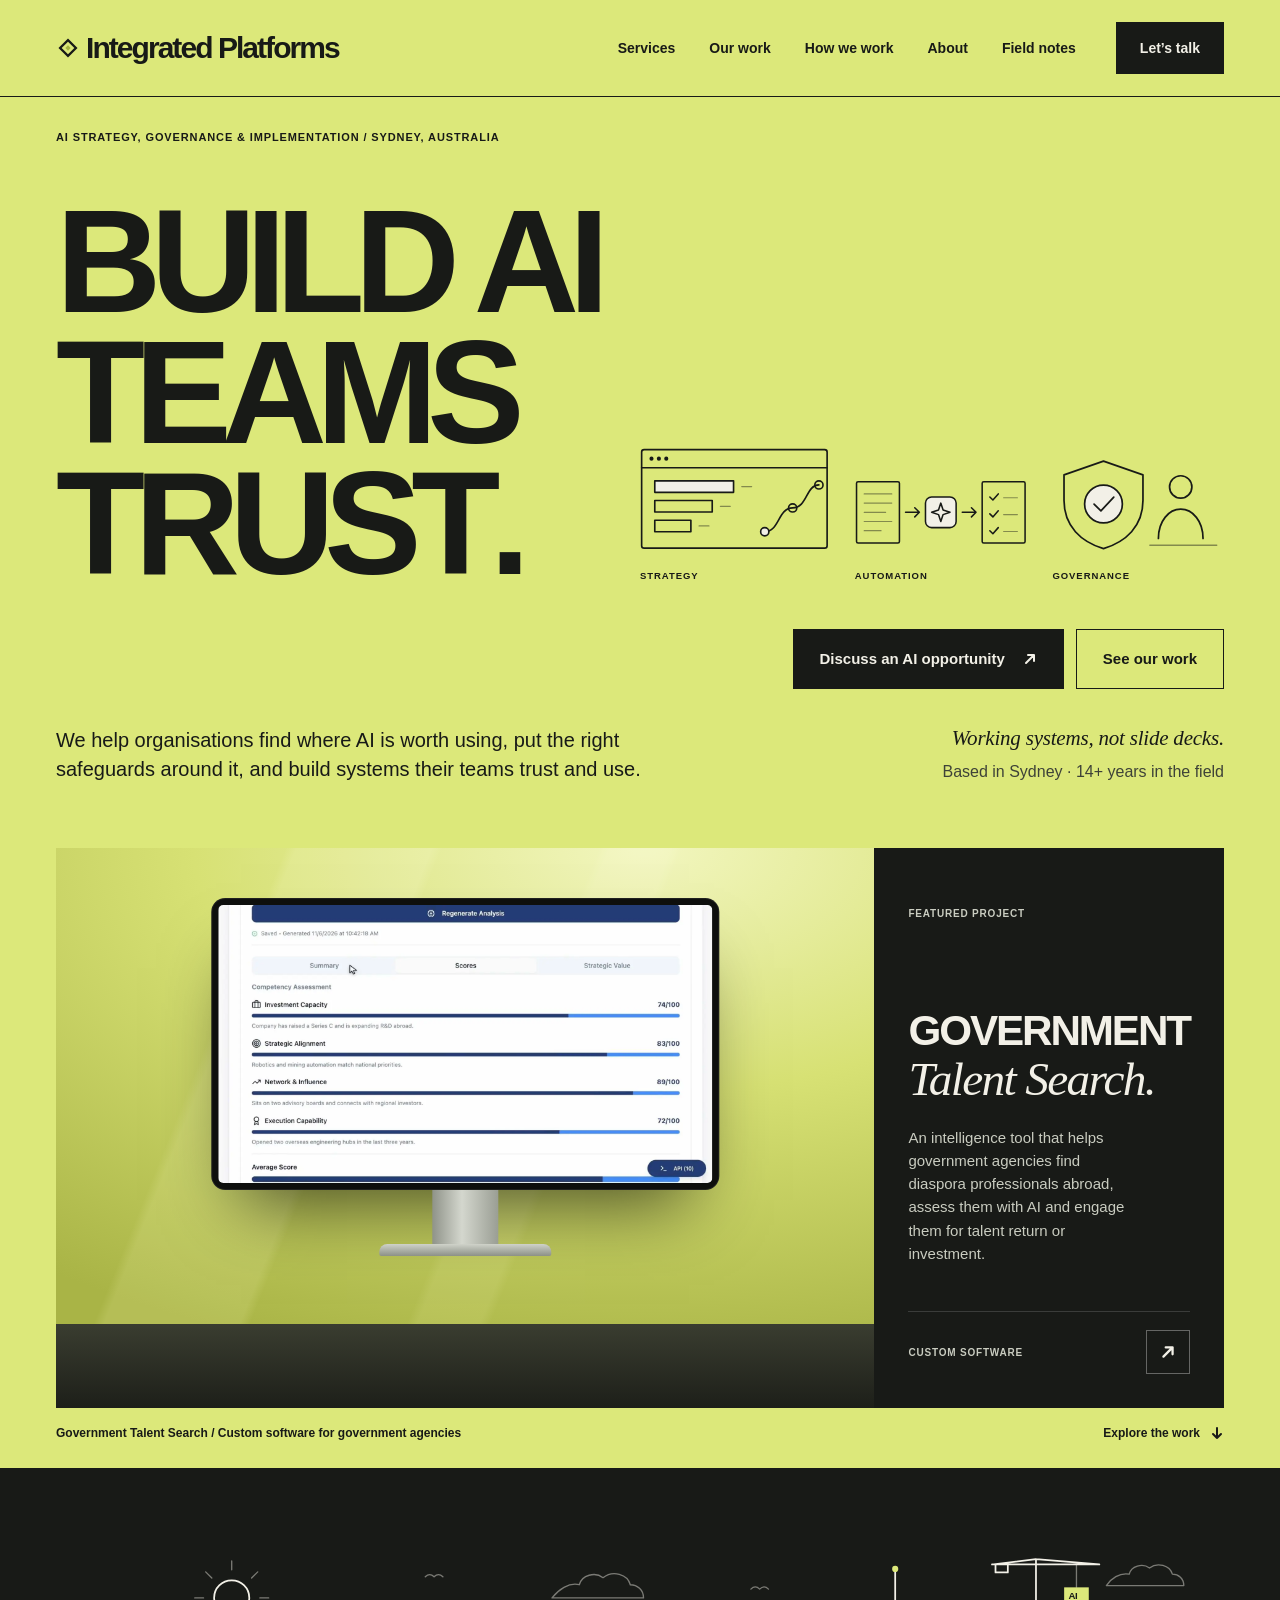
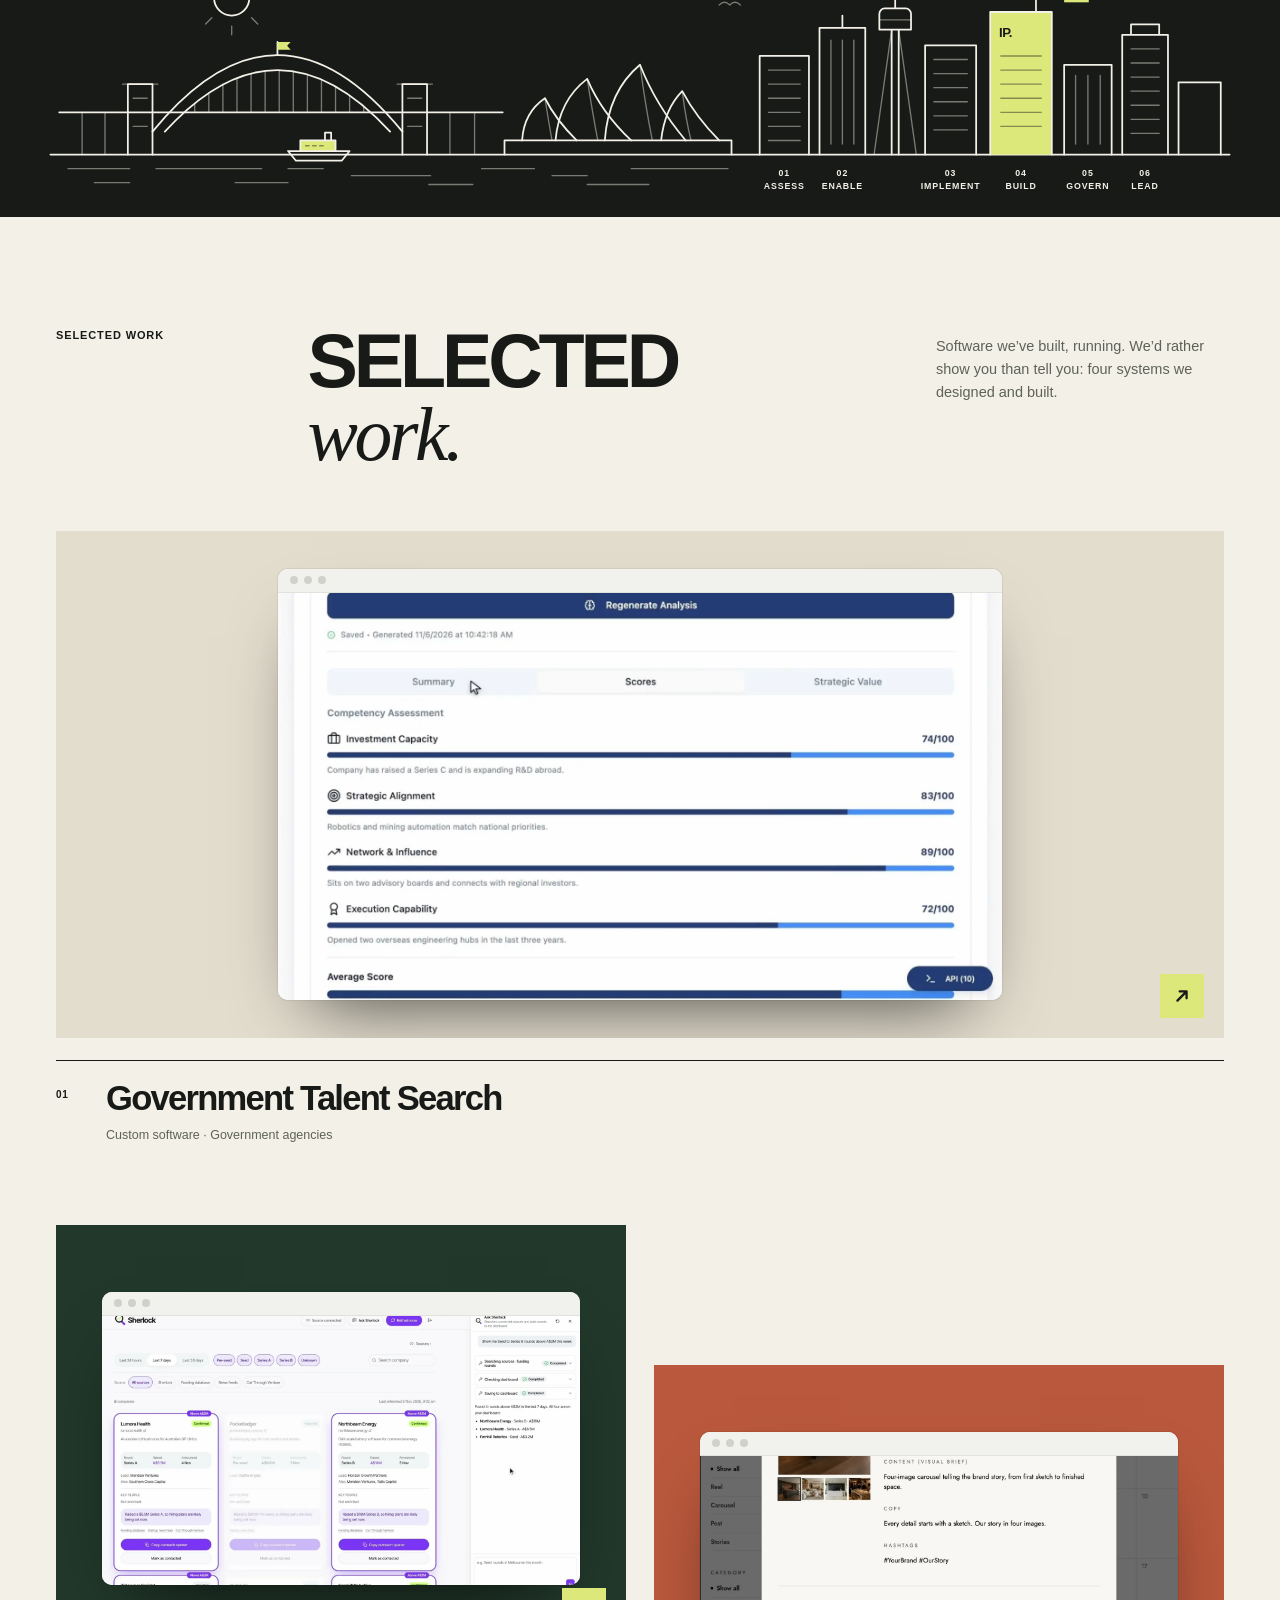
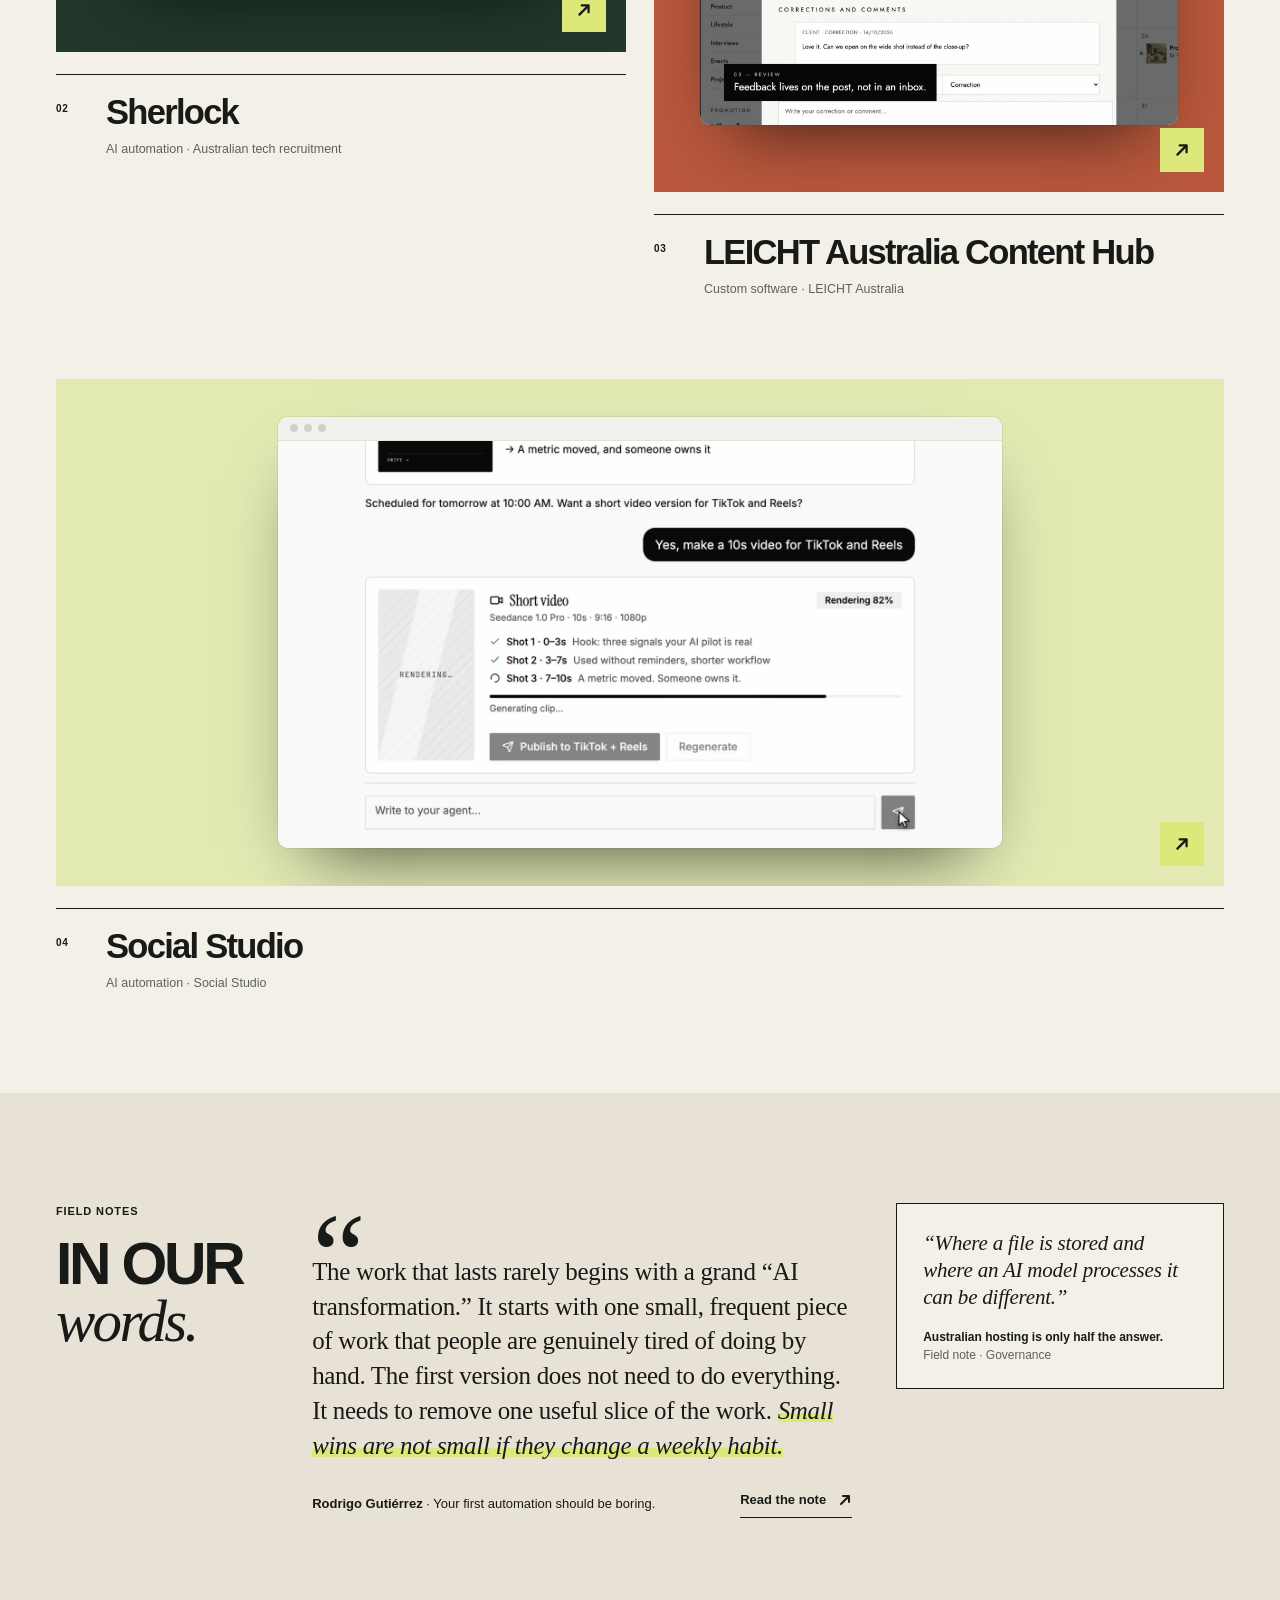
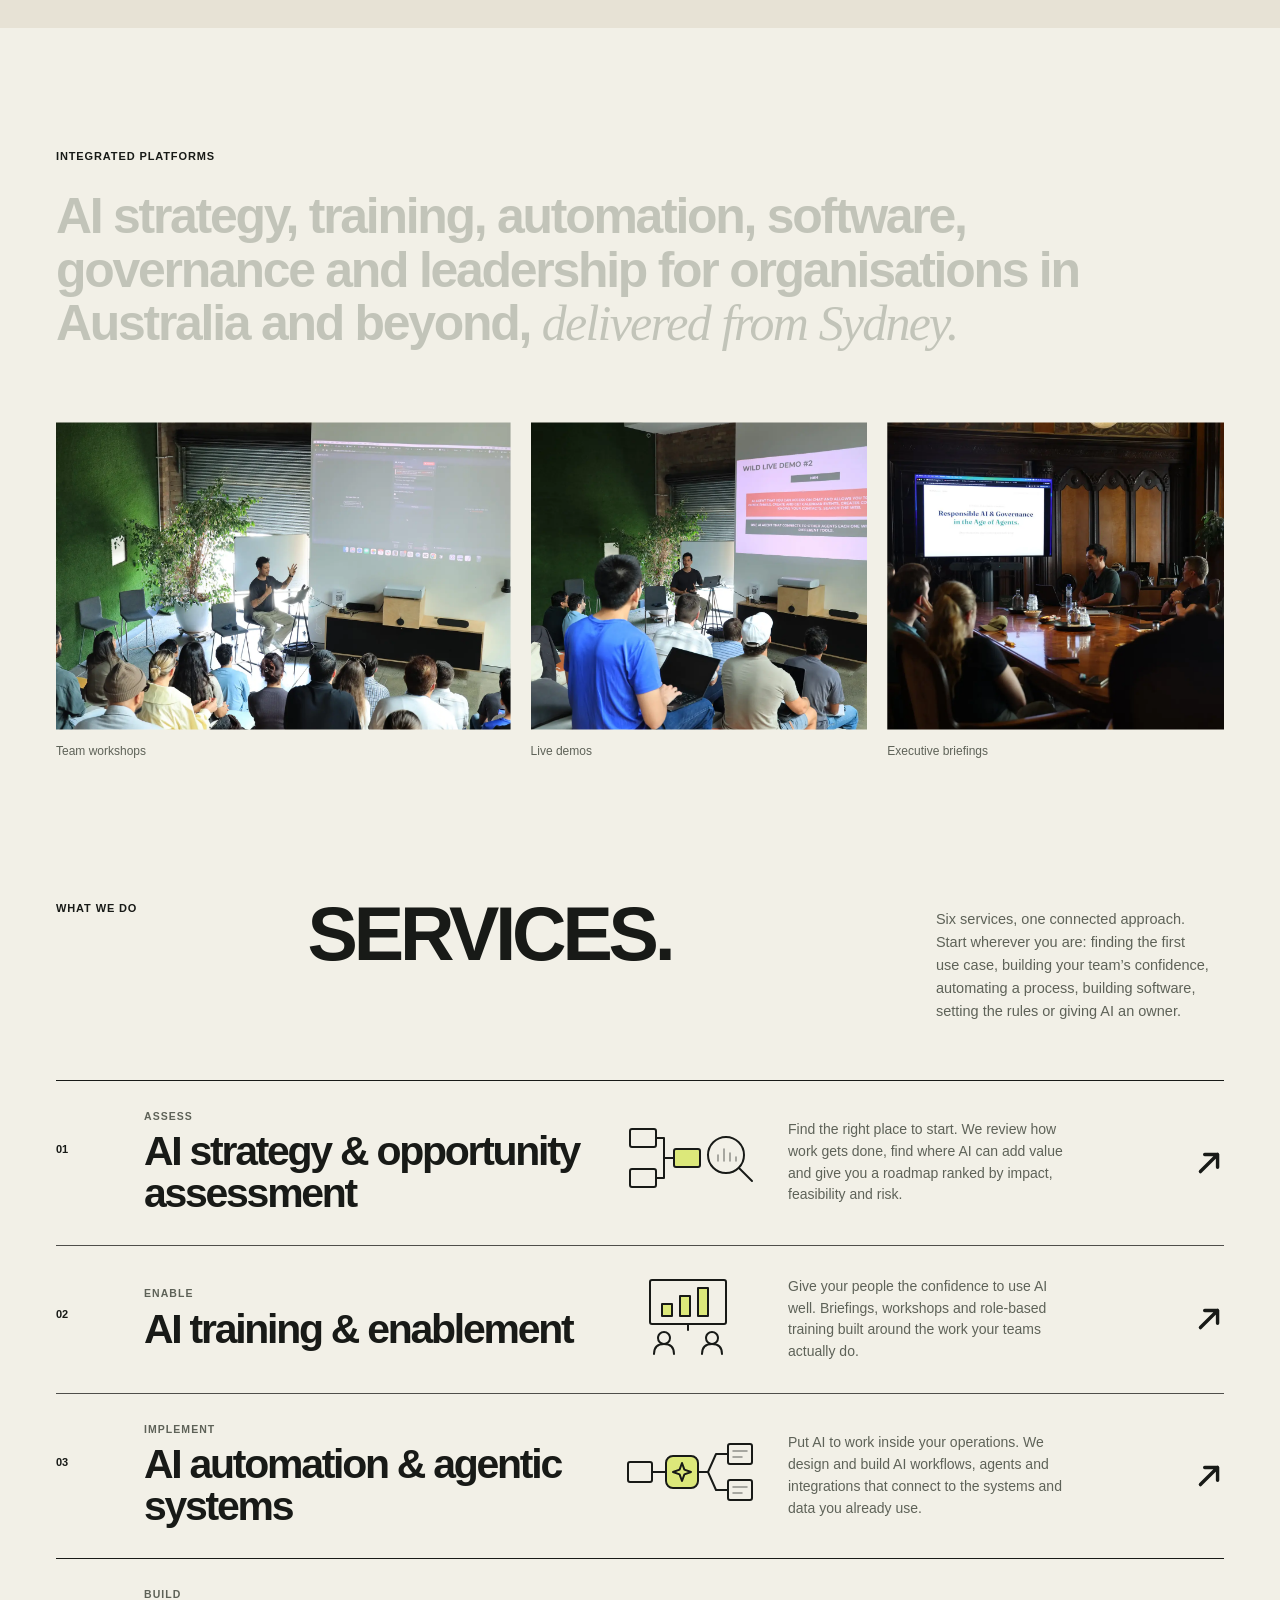
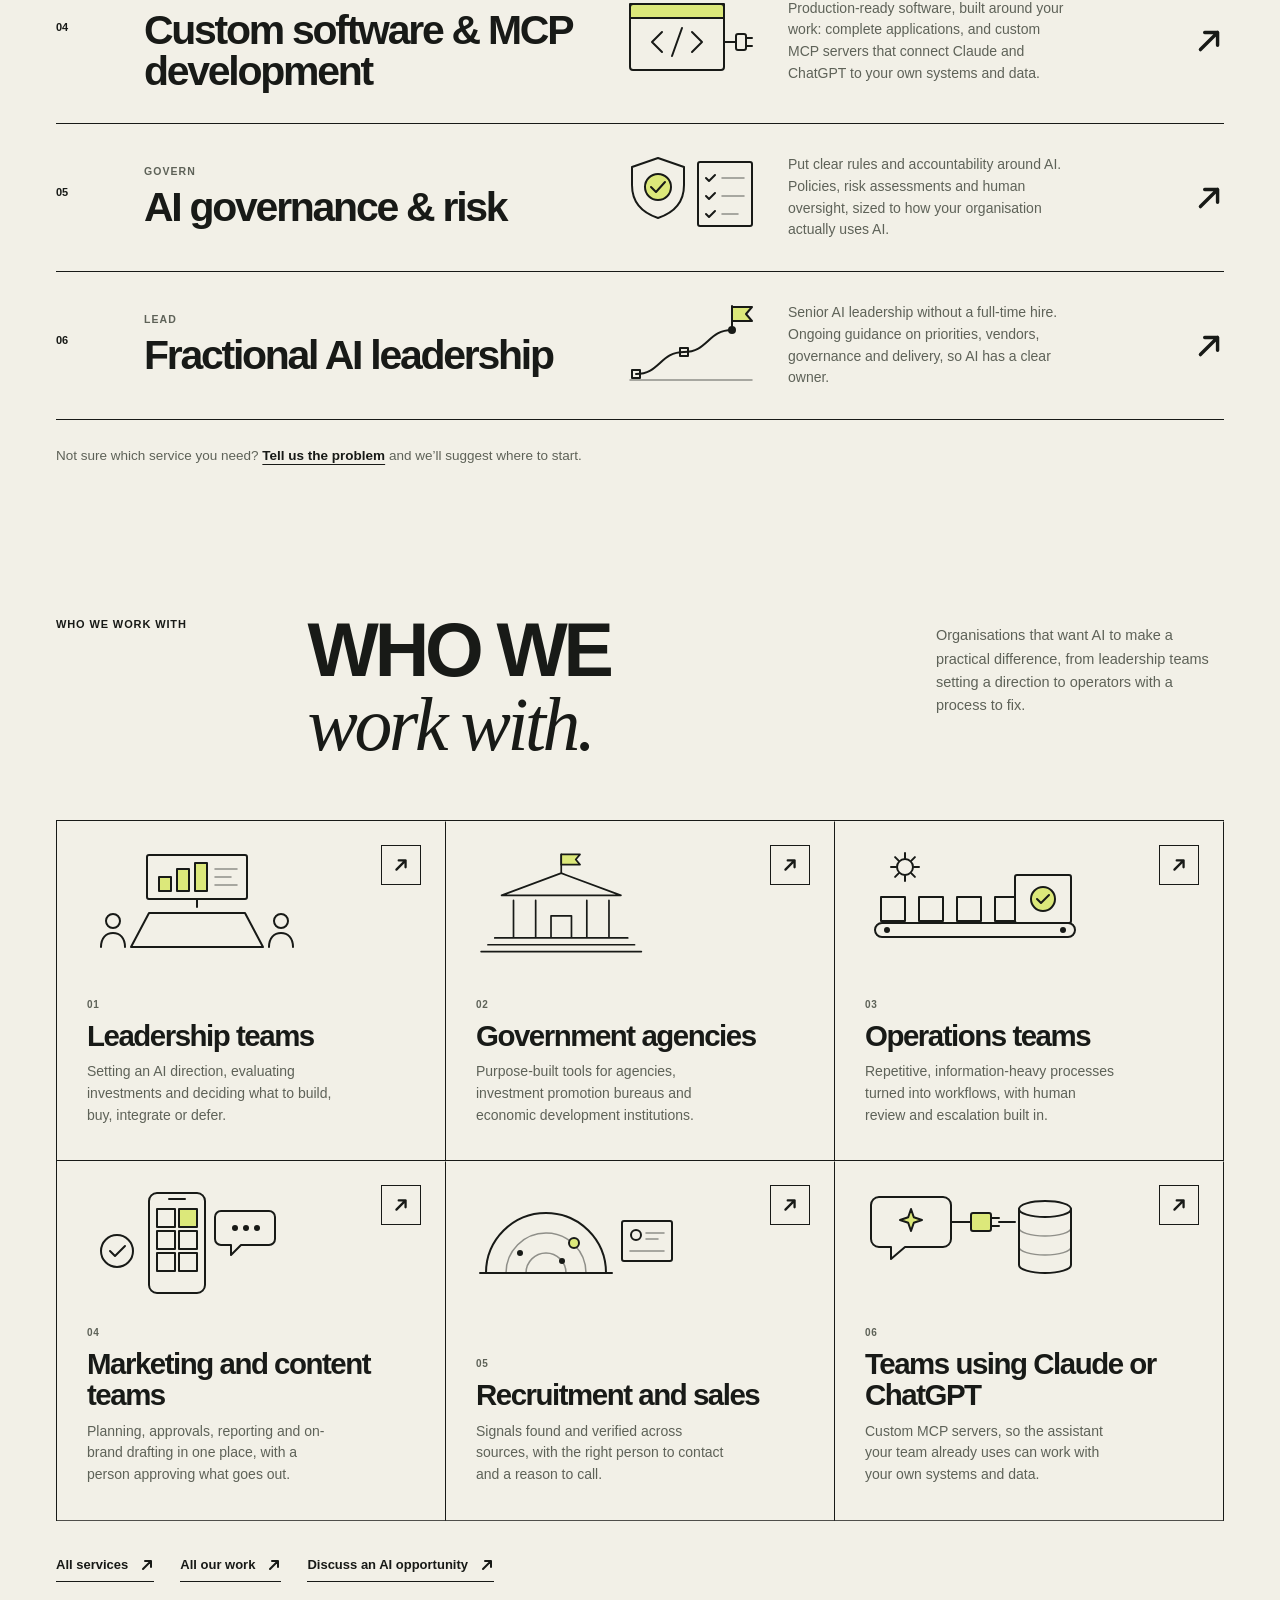
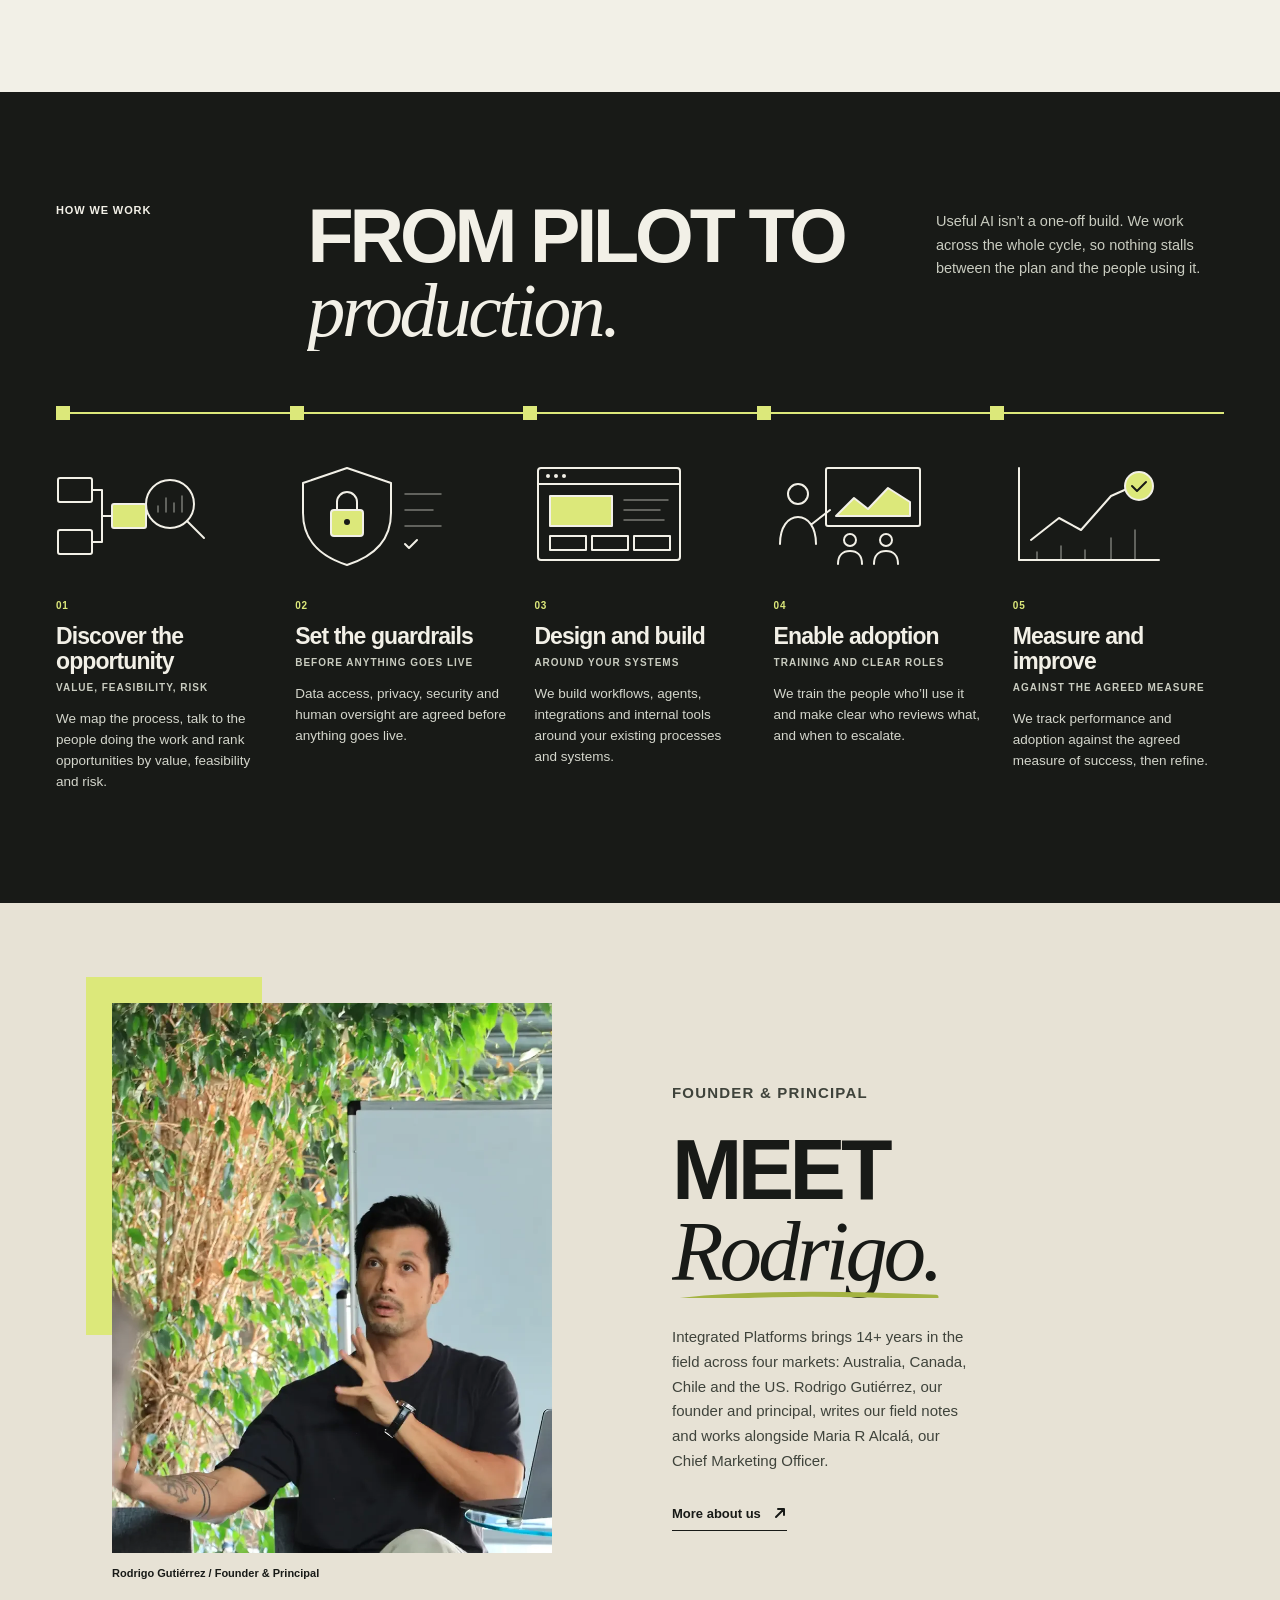
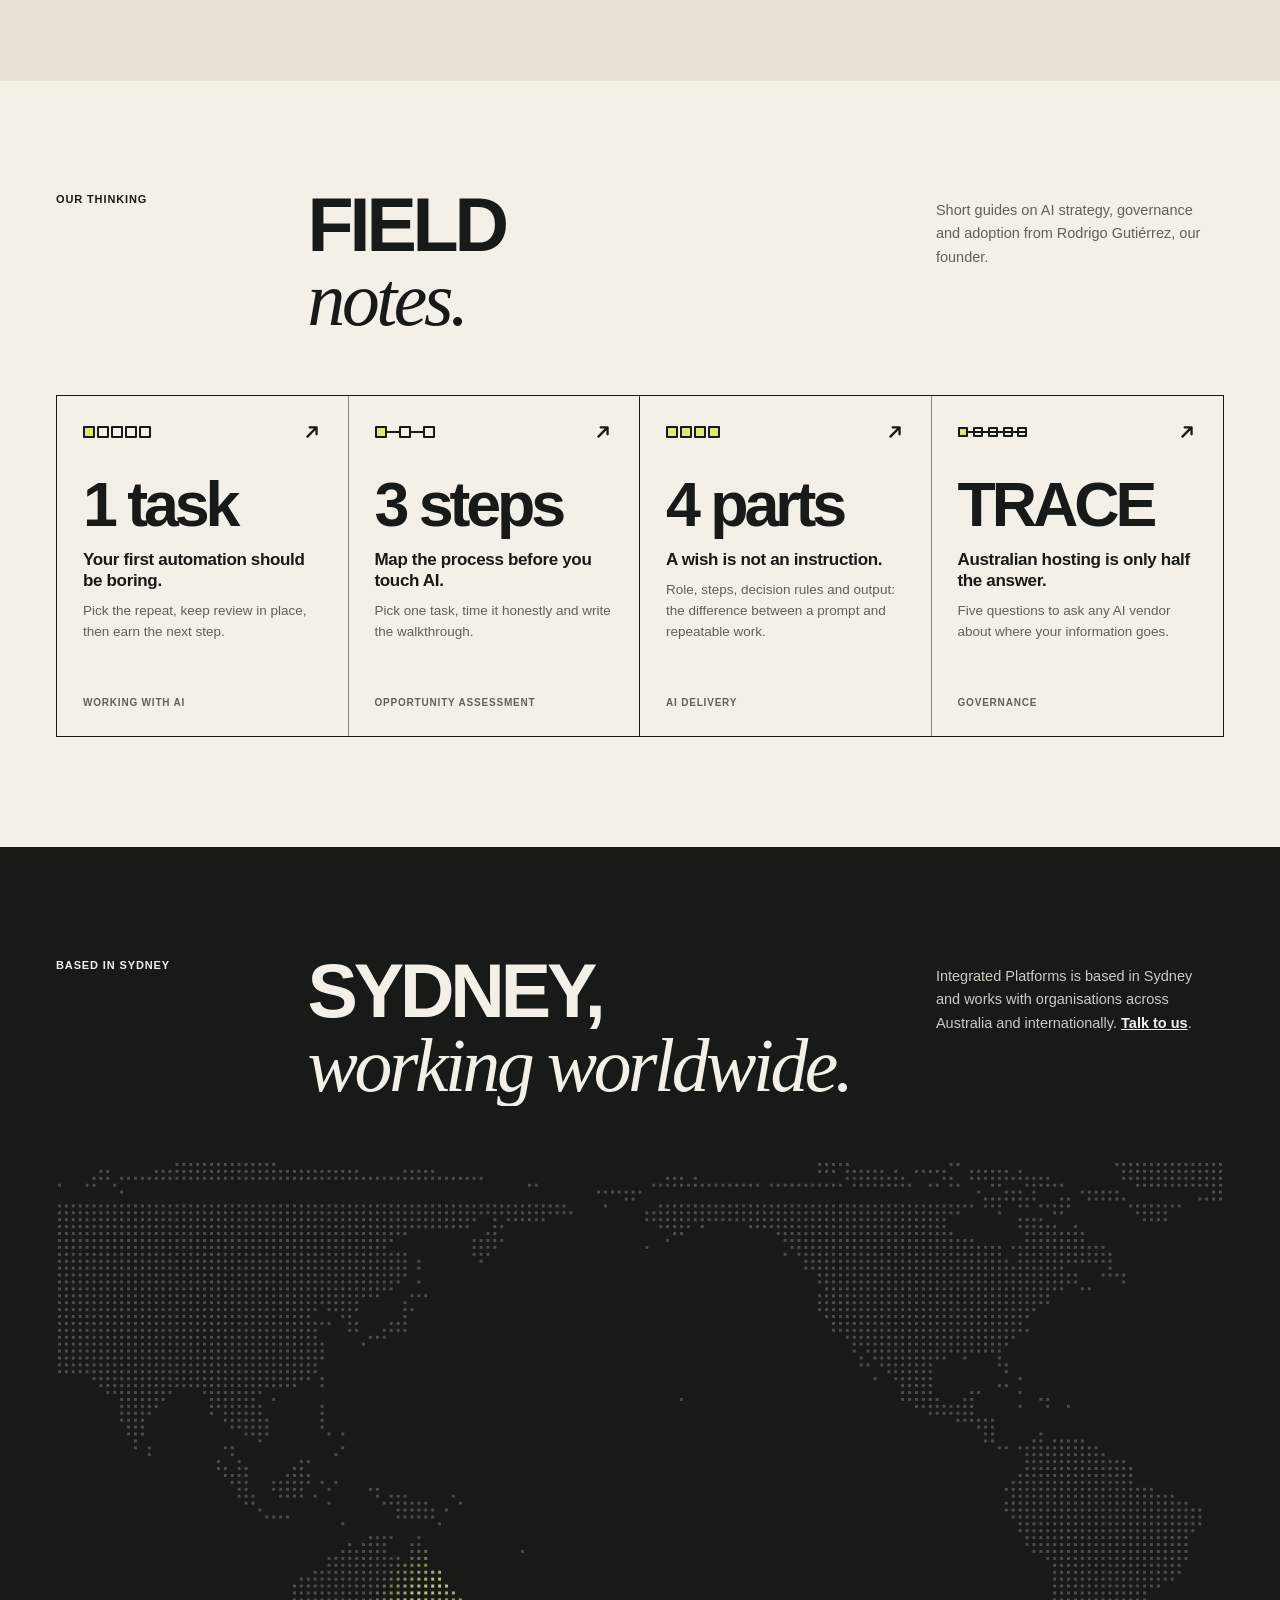
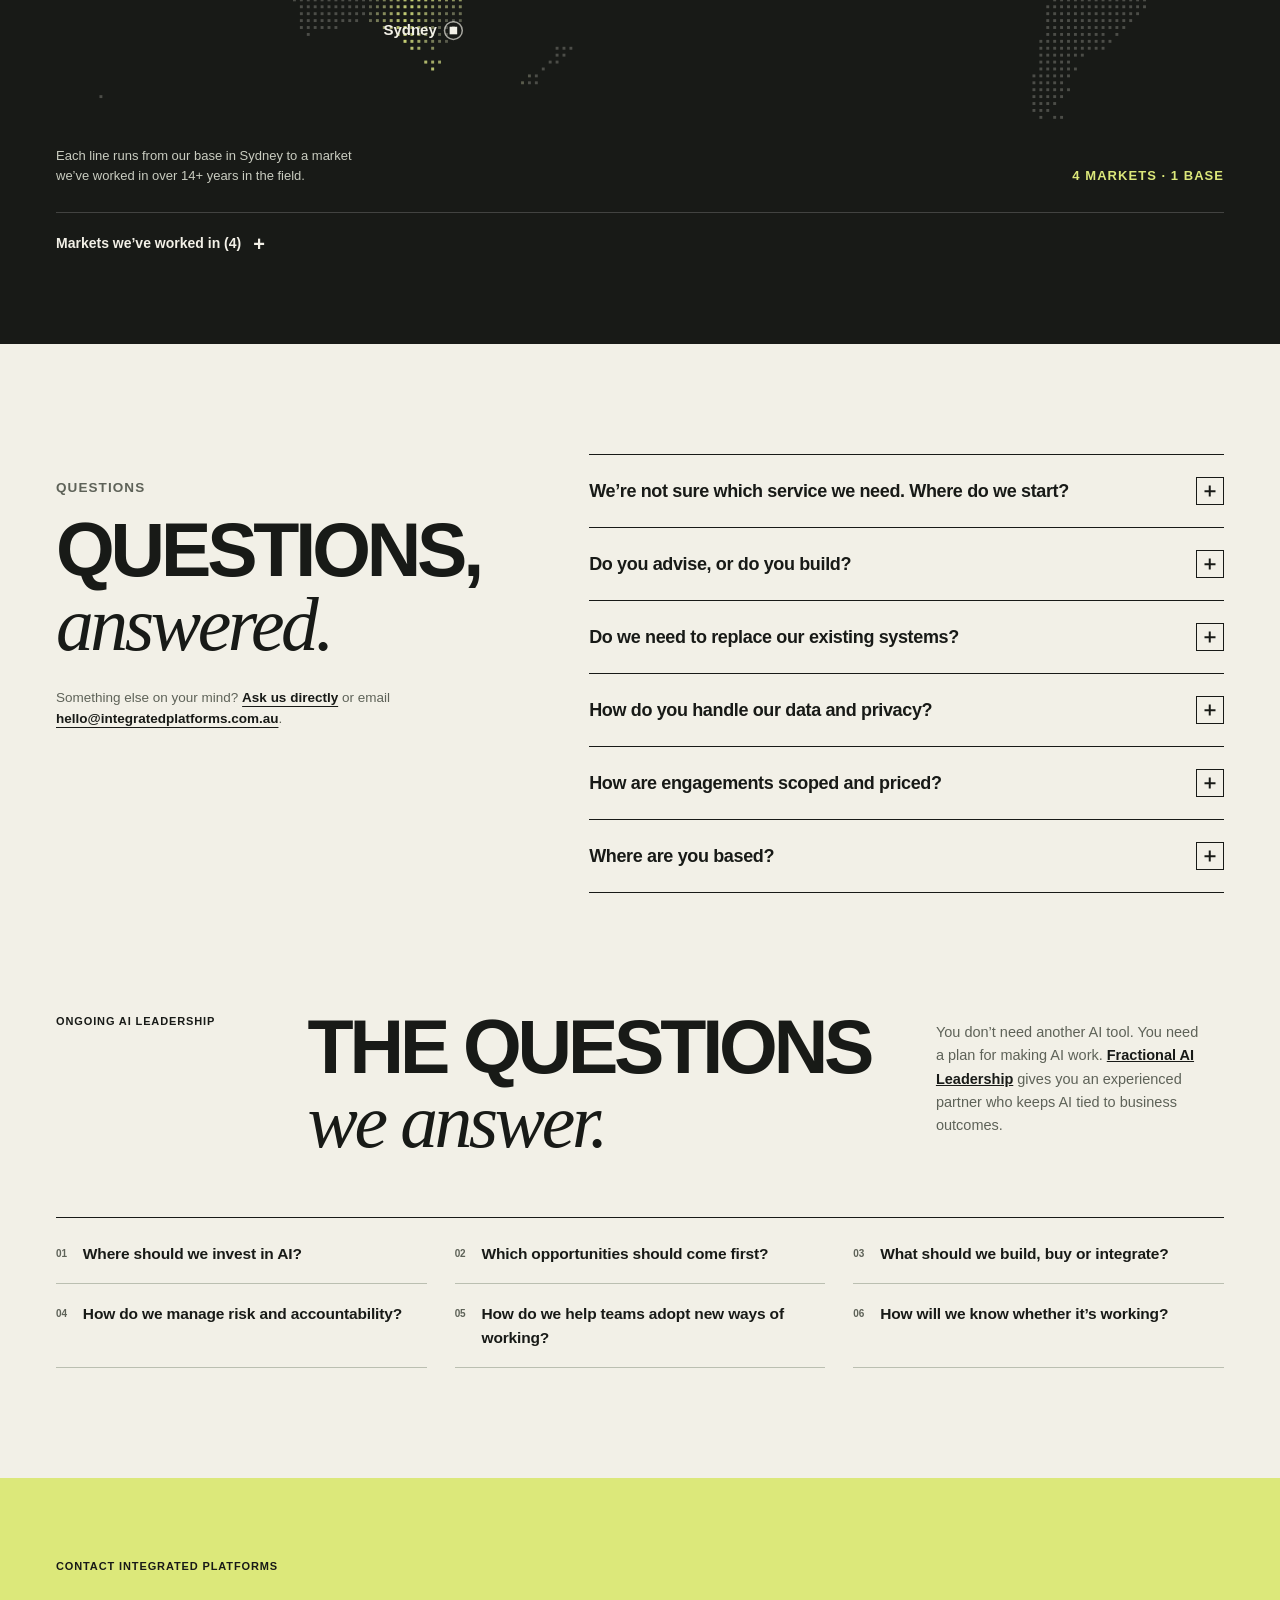
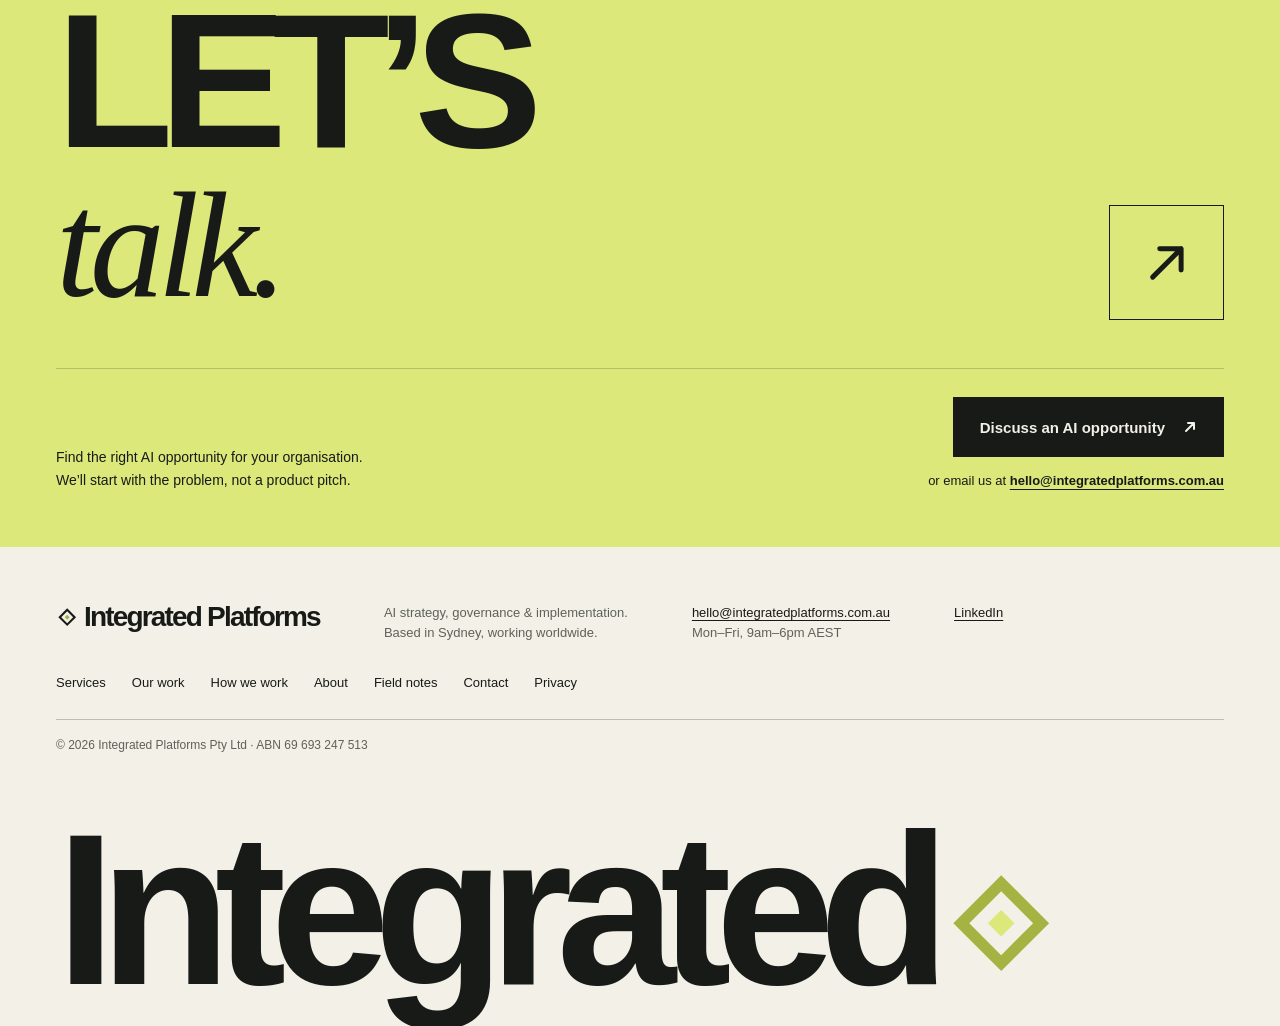
==== index.html @ 619f7c05 "Integrated Platforms site in an endcap-style editorial design Homepage and contact page with scroll " ====
<!doctype html>
<html lang="en-AU">
<head>
<meta charset="utf-8">
<meta name="robots" content="noindex, nofollow">
<meta name="viewport" content="width=device-width, initial-scale=1">
<meta name="theme-color" content="#dce87a">
<title>AI Strategy, Governance &amp; Implementation | Integrated Platforms</title>
<meta name="description" content="Integrated Platforms helps organisations identify AI opportunities, establish governance, implement AI systems and enable adoption. Based in Sydney, working worldwide.">
<link rel="icon" href="favicon.svg" type="image/svg+xml">
<link rel="icon" href="favicon-32.png" sizes="32x32">
<link rel="apple-touch-icon" href="apple-touch-icon.png">
<link rel="preload" href="assets/fonts/HankenGrotesk-var.woff2" as="font" type="font/woff2" crossorigin>
<link rel="stylesheet" href="css/site.css">
</head>
<body>
<a class="skip" href="#main">Skip to content</a>

<header class="mast">
  <div class="shell nav-inner">
    <a class="wordmark" href="./" aria-label="Integrated Platforms, home"><svg class="mark" viewBox="0 0 64 64" aria-hidden="true"><g transform="rotate(45 32 32)"><rect x="17" y="17" width="30" height="30" fill="none" stroke="currentColor" stroke-width="6"/><rect class="mark-core" x="27" y="27" width="10" height="10"/></g></svg>Integrated Platforms</a>
    <button class="menu-toggle" type="button" aria-expanded="false" aria-controls="site-nav" hidden>Menu <span aria-hidden="true">+</span></button>
    <nav id="site-nav" aria-label="Main">
      <a href="#services">Services</a>
      <a href="#work">Our work</a>
      <a href="#process">How we work</a>
      <a href="#founder">About</a>
      <a href="#notes">Field notes</a>
      <a class="nav-cta" href="contact/">Let’s talk</a>
      <div class="nav-reach"><a href="mailto:hello@integratedplatforms.com.au">hello@integratedplatforms.com.au</a><span>Sydney, Australia · Working worldwide</span></div>
    </nav>
  </div>
</header>

<main id="main">

<!-- ============ HERO ============ -->
<section class="hero">
  <div class="shell">
    <p class="eyebrow">AI strategy, governance &amp; implementation / Sydney, Australia</p>
    <div class="hero-title">
      <h1 aria-label="Build AI teams trust.">
        <span class="mo-line" aria-hidden="true"><span class="mo-word">Build&nbsp;AI</span></span>
        <span class="mo-line" aria-hidden="true"><span class="mo-word">Teams</span></span>
        <span class="mo-line" aria-hidden="true"><span class="mo-word">Trust</span><span class="mo-dot">.</span></span>
      </h1>
      <div class="hero-icons" aria-hidden="true">
        <figure>
          <svg class="ill" viewBox="0 0 230 124"><rect x="2" y="2" width="226" height="120" rx="3"/><path d="M2 24h226"/><circle class="k" cx="14" cy="13" r="2.5"/><circle class="k" cx="23" cy="13" r="2.5"/><circle class="k" cx="32" cy="13" r="2.5"/><rect class="f" x="18" y="40" width="96" height="14"/><rect x="18" y="64" width="70" height="14"/><rect x="18" y="88" width="44" height="14"/><path class="s" d="M124 47h12M98 71h12M72 95h12"/><path d="M152 102c18 0 16-29 34-29s16-28 32-28"/><circle class="f" cx="152" cy="102" r="5"/><circle cx="186" cy="73" r="5"/><circle cx="218" cy="45" r="5"/></svg>
          <figcaption>Strategy</figcaption>
        </figure>
        <figure>
          <svg class="ill" viewBox="0 0 224 100"><rect x="2" y="10" width="56" height="80" rx="2"/><path class="s" d="M12 26h36M12 38h36M12 50h28M12 62h36M12 74h22"/><path d="M66 50h18M78 44l6 6-6 6"/><rect class="f" x="92" y="30" width="40" height="40" rx="8"/><path d="M112 38l3 9 9 3-9 3-3 9-3-9-9-3 9-3z"/><path d="M140 50h18M152 44l6 6-6 6"/><rect x="166" y="10" width="56" height="80" rx="2"/><path d="M176 30l4 4 7-8M176 52l4 4 7-8M176 74l4 4 7-8"/><path class="s" d="M194 31h18M194 53h18M194 75h18"/></svg>
          <figcaption>Automation</figcaption>
        </figure>
        <figure>
          <svg class="ill" viewBox="0 0 200 110"><path d="M60 6l46 16v30c0 30-20 48-46 56C34 100 14 82 14 52V22z"/><circle class="f" cx="60" cy="56" r="22"/><path d="M49 56l8 8 15-16"/><circle cx="150" cy="36" r="13"/><path d="M124 96c0-20 12-34 26-34s26 14 26 34"/><path class="s" d="M114 104h78"/></svg>
          <figcaption>Governance</figcaption>
        </figure>
      </div>
    </div>
    <div class="hero-actions">
      <a class="btn btn--solid" href="contact/">Discuss an AI opportunity <svg class="i-arrow" viewBox="0 0 14 14" aria-hidden="true"><path d="M3 11 11 3M5 3h6v6"/></svg></a>
      <a class="btn btn--line" href="#work">See our work</a>
    </div>
    <div class="hero-lede">
      <p>We help organisations find where AI is worth using, put the right safeguards around it, and build systems their teams trust and use.</p>
      <div class="hero-note">
        <p>Working systems, not slide decks.</p>
        <small>Based in Sydney · 14+ years in the field</small>
      </div>
    </div>
  </div>
</section>

<!-- ============ FEATURED PROJECT ============ -->
<section class="feature" aria-label="Featured project">
  <div class="shell">
    <a class="feature-card" href="https://integratedplatforms.com.au/work/government-talent-search" target="_blank" rel="noopener">
      <div class="feature-stage" data-reveal="wipe">
        <div class="monitor">
          <div class="monitor-screen"><img src="assets/img/work-government-talent-search.webp" alt="Government Talent Search: a candidate's AI assessment with scores for investment capacity, strategic alignment, network and execution" width="1600" height="900" fetchpriority="high"></div>
          <div class="monitor-neck"></div>
          <div class="monitor-foot"></div>
        </div>
      </div>
      <div class="feature-side">
        <div>
          <p class="eyebrow">Featured project</p>
          <h2>Government <em>Talent Search.</em></h2>
          <p>An intelligence tool that helps government agencies find diaspora professionals abroad, assess them with AI and engage them for talent return or investment.</p>
        </div>
        <div class="feature-foot"><span class="eyebrow">Custom software</span><span class="arrow-box"><svg class="i-arrow" viewBox="0 0 14 14" aria-hidden="true"><path d="M3 11 11 3M5 3h6v6"/></svg></span></div>
      </div>
    </a>
    <div class="feature-caption"><span>Government Talent Search / Custom software for government agencies</span><a href="#work">Explore the work <svg class="i-arrow" viewBox="0 0 14 14" aria-hidden="true"><path d="M7 2v10M3 8l4 4 4-4"/></svg></a></div>
  </div>
</section>

<!-- ============ SYDNEY LINE DRAWING ============ -->
<section class="strip" data-observe aria-label="Sydney">
  <div class="strip-frame">
    <svg viewBox="0 0 1400 312" role="img" aria-label="Line drawing of Sydney: the Harbour Bridge, the Opera House, a ferry crossing the harbour and city towers labelled with our six services.">
      <!-- sky -->
      <g class="sun"><circle class="d" pathLength="1" cx="236" cy="84" r="20" style="--d:.9s"/><path class="d s" pathLength="1" d="M236 52V42M236 116v10M204 84h-10M268 84h10M213.4 61.4l-7-7M258.6 106.6l7 7M213.4 106.6l-7 7M258.6 61.4l7-7" style="--d:1.1s"/></g>
      <g class="cloud-a"><path class="d s" pathLength="1" d="M600 84h104c0-9-7-15-15-15c-3-12-20-17-31-8c-9-7-24-3-27 8c-12-3-24 6-31 15z" style="--d:1.2s"/></g>
      <g class="cloud-b"><path class="d s" pathLength="1" d="M1230 70h88c0-8-6-13-13-13c-3-10-17-14-26-7c-8-6-21-2-23 7c-11-2-21 5-26 13z" style="--d:1.4s"/></g>
      <g class="gulls fade" style="--d:2.1s"><path class="d s" pathLength="1" d="M790 92q6-6 12 0q6-6 12 0M826 74q5-5 10 0q5-5 10 0M456 60q5-5 10 0q5-5 10 0"/></g>
      <!-- shoreline + water -->
      <path class="d" pathLength="1" d="M30 262H1370"/>
      <path class="d s" pathLength="1" d="M50 278h70M150 278h120M300 278h40M372 286h90M520 278h60M600 286h40M690 278h110M80 294h40M240 294h60M460 296h50M640 296h70" style="--d:1s"/>
      <!-- Harbour Bridge -->
      <path class="d" pathLength="1" d="M40 214H544" style="--d:.1s"/>
      <path class="d" pathLength="1" d="M118 262V182h28v80M430 262V182h28v80" style="--d:.15s"/>
      <path class="d s" pathLength="1" d="M112 182h40M424 182h40M124 198h16M436 198h16M124 230h16M436 230h16" style="--d:.3s"/>
      <path class="d" pathLength="1" d="M146 236Q288 62 430 236" style="--d:.35s"/>
      <path class="d" pathLength="1" d="M160 236Q288 96 416 236" style="--d:.45s"/>
      <path class="d s" pathLength="1" d="M194 204V214M210 192V214M226 182V214M242 175V214M258 170V214M274 167V214M290 166V214M306 167V214M322 171V214M338 177V214M354 185V214M370 195V214M386 207V214" style="--d:.7s"/>
      <path class="d s" pathLength="1" d="M66 214v48M92 214v48M484 214v48M512 214v48" style="--d:.5s"/>
      <g class="flag fade" style="--d:2.2s"><path class="d" pathLength="1" d="M288 149v-15"/><path class="lime" d="M288 134h15l-4 4.5 4 4.5h-15z"/></g>
      <!-- Opera House -->
      <path class="d" pathLength="1" d="M546 262V246h258v16" style="--d:.4s"/>
      <path class="d" pathLength="1" d="M566 246Q568 214 592 198Q604 222 628 246M604 246Q608 200 640 176Q656 214 690 246M660 246Q664 190 700 160Q718 206 752 246M724 246Q728 210 748 190Q764 220 790 246" style="--d:.55s"/>
      <path class="d s" pathLength="1" d="M592 198Q596 224 600 246M640 176Q646 214 652 246M700 160Q706 206 714 246M748 190Q752 222 758 246" style="--d:.9s"/>
      <!-- city: six towers, one per service -->
      <path class="d" pathLength="1" d="M836 262V150h56v112" style="--d:.5s"/>
      <path class="d s" pathLength="1" d="M846 166h36M846 182h36M846 198h36M846 214h36M846 230h36M846 246h36" style="--d:1s"/>
      <path class="d" pathLength="1" d="M904 262V118h52v144M930 118v-14" style="--d:.6s"/>
      <path class="d s" pathLength="1" d="M917 132v118M930 132v118M943 132v118" style="--d:1.05s"/>
      <path class="d" pathLength="1" d="M986 262V120M994 262V120M972 120V102a6 6 0 0 1 6-6h24a6 6 0 0 1 6 6v18zM990 96V54" style="--d:.65s"/>
      <path class="d s" pathLength="1" d="M972 109h36M986 120L966 262M994 120L1014 262" style="--d:1.1s"/>
      <circle class="lime beacon fade" cx="990" cy="51" r="3.5" style="--d:2.3s"/>
      <path class="d" pathLength="1" d="M1024 262V138h58v124" style="--d:.7s"/>
      <path class="d s" pathLength="1" d="M1034 154h38M1034 170h38M1034 186h38M1034 202h38M1034 218h38M1034 234h38" style="--d:1.15s"/>
      <rect class="ip-fill" x="1098" y="100" width="70" height="162"/>
      <path class="d" pathLength="1" d="M1098 262V100h70v162" style="--d:.75s"/>
      <path class="d s ink" pathLength="1" d="M1110 150h46M1110 166h46M1110 182h46M1110 198h46M1110 214h46M1110 230h46" style="--d:1.6s"/>
      <text class="ink-t fade" x="1108" y="128" style="--d:2s">IP.</text>
      <path class="d" pathLength="1" d="M1150 100V40M1100 46H1222M1150 40l-48 6M1150 40l72 6M1104 46v9h14v-9" style="--d:1.2s"/>
      <g class="hook fade" style="--d:2.4s"><path class="d s" pathLength="1" d="M1196 46v26"/><rect class="lime" x="1182" y="72" width="28" height="17"/><text class="ink-t" x="1187" y="85" style="font-size:11px">AI</text></g>
      <path class="d" pathLength="1" d="M1182 262V160h54v102" style="--d:.8s"/>
      <path class="d s" pathLength="1" d="M1195 172v78M1209 172v78M1223 172v78" style="--d:1.2s"/>
      <path class="d" pathLength="1" d="M1248 262V126h52v136M1258 126v-12h32v12" style="--d:.85s"/>
      <path class="d s" pathLength="1" d="M1258 142h32M1258 158h32M1258 174h32M1258 190h32M1258 206h32M1258 222h32M1258 238h32" style="--d:1.25s"/>
      <path class="d" pathLength="1" d="M1312 262V180h48v82" style="--d:.9s"/>
      <!-- ferry (Sydney green-and-gold, in our lime) -->
      <g class="ferry" transform="translate(300 258)"><path class="lime" d="M14 0v-12h40V0z"/><path class="d" pathLength="1" d="M0 0h70l-9 11H9zM14 0v-12h40V0M42-12v-9h7v9"/><path class="d s ink" pathLength="1" d="M20-6h4M28-6h4M36-6h4"/></g>
      <!-- labels -->
      <g class="fade" style="--d:2s">
        <text x="864" y="286" text-anchor="middle" fill="#dce87a">01</text><text x="864" y="301" text-anchor="middle">ASSESS</text>
        <text x="930" y="286" text-anchor="middle" fill="#dce87a">02</text><text x="930" y="301" text-anchor="middle">ENABLE</text>
        <text x="1053" y="286" text-anchor="middle" fill="#dce87a">03</text><text x="1053" y="301" text-anchor="middle">IMPLEMENT</text>
        <text x="1133" y="286" text-anchor="middle" fill="#dce87a">04</text><text x="1133" y="301" text-anchor="middle">BUILD</text>
        <text x="1209" y="286" text-anchor="middle" fill="#dce87a">05</text><text x="1209" y="301" text-anchor="middle">GOVERN</text>
        <text x="1274" y="286" text-anchor="middle" fill="#dce87a">06</text><text x="1274" y="301" text-anchor="middle">LEAD</text>
      </g>
    </svg>
  </div>
</section>

<!-- ============ SELECTED WORK ============ -->
<section class="work shell" id="work">
  <div class="section-head">
    <p class="eyebrow" data-reveal>Selected work</p>
    <h2 class="title" data-reveal>Selected <em>work.</em></h2>
    <p data-reveal>Software we’ve built, running. We’d rather show you than tell you: four systems we designed and built.</p>
  </div>
  <div class="work-grid">
    <a class="work-item wide" href="https://integratedplatforms.com.au/work/government-talent-search" target="_blank" rel="noopener">
      <div class="work-media" style="--bg:#e3ddce" data-reveal="wipe">
        <div class="frame"><div class="frame-bar"><i></i><i></i><i></i></div><img src="assets/img/work-government-talent-search.webp" alt="Government Talent Search candidate assessment screen" width="1600" height="900" loading="lazy"></div>
        <span class="arrow-box"><svg class="i-arrow" viewBox="0 0 14 14" aria-hidden="true"><path d="M3 11 11 3M5 3h6v6"/></svg></span>
      </div>
      <div class="work-caption" data-reveal><span class="eyebrow">01</span><div><h3>Government Talent Search</h3><p>Custom software · Government agencies</p></div></div>
    </a>
    <a class="work-item" href="https://integratedplatforms.com.au/work/sherlock" target="_blank" rel="noopener">
      <div class="work-media" style="--bg:#22382b" data-reveal="wipe">
        <div class="frame"><div class="frame-bar"><i></i><i></i><i></i></div><img src="assets/img/work-sherlock.webp" alt="Sherlock deal radar with verified funding rounds" width="1600" height="900" loading="lazy"></div>
        <span class="arrow-box"><svg class="i-arrow" viewBox="0 0 14 14" aria-hidden="true"><path d="M3 11 11 3M5 3h6v6"/></svg></span>
      </div>
      <div class="work-caption" data-reveal><span class="eyebrow">02</span><div><h3>Sherlock</h3><p>AI automation · Australian tech recruitment</p></div></div>
    </a>
    <a class="work-item offset" href="https://integratedplatforms.com.au/work/content-hub" target="_blank" rel="noopener">
      <div class="work-media" style="--bg:#b9583c" data-reveal="wipe">
        <div class="frame"><div class="frame-bar"><i></i><i></i><i></i></div><img src="assets/img/work-content-hub.webp" alt="LEICHT Australia Content Hub post review with threaded corrections" width="1200" height="675" loading="lazy"></div>
        <span class="arrow-box"><svg class="i-arrow" viewBox="0 0 14 14" aria-hidden="true"><path d="M3 11 11 3M5 3h6v6"/></svg></span>
      </div>
      <div class="work-caption" data-reveal><span class="eyebrow">03</span><div><h3>LEICHT Australia Content Hub</h3><p>Custom software · LEICHT Australia</p></div></div>
    </a>
    <a class="work-item wide" href="https://integratedplatforms.com.au/work/social-studio" target="_blank" rel="noopener">
      <div class="work-media" style="--bg:#e2e9b3" data-reveal="wipe">
        <div class="frame"><div class="frame-bar"><i></i><i></i><i></i></div><img src="assets/img/work-social-studio.webp" alt="Social Studio agent drafting a short video for TikTok and Reels" width="1200" height="675" loading="lazy"></div>
        <span class="arrow-box"><svg class="i-arrow" viewBox="0 0 14 14" aria-hidden="true"><path d="M3 11 11 3M5 3h6v6"/></svg></span>
      </div>
      <div class="work-caption" data-reveal><span class="eyebrow">04</span><div><h3>Social Studio</h3><p>AI automation · Social Studio</p></div></div>
    </a>
  </div>
</section>

<!-- ============ IN OUR WORDS ============ -->
<section class="words">
  <div class="shell words-grid">
    <div>
      <p class="eyebrow" data-reveal>Field notes</p>
      <h2 class="title" style="margin-top:18px" data-reveal>In our <em>words.</em></h2>
    </div>
    <figure style="margin:0" data-reveal>
      <span class="qmark" aria-hidden="true">“</span>
      <blockquote>The work that lasts rarely begins with a grand “AI transformation.” It starts with one small, frequent piece of work that people are genuinely tired of doing by hand. The first version does not need to do everything. It needs to remove one useful slice of the work. <mark>Small wins are not small if they change a weekly habit.</mark></blockquote>
      <figcaption><span><b>Rodrigo Gutiérrez</b> · Your first automation should be boring.</span><a class="tlink" href="https://integratedplatforms.com.au/field-notes/first-automation-should-be-boring" target="_blank" rel="noopener">Read the note <svg class="i-arrow" viewBox="0 0 14 14" aria-hidden="true"><path d="M3 11 11 3M5 3h6v6"/></svg></a></figcaption>
    </figure>
    <figure class="quote-card" style="margin:0" data-reveal>
      <p>“Where a file is stored and where an AI model processes it can be different.”</p>
      <small><strong>Australian hosting is only half the answer.</strong>Field note · Governance</small>
    </figure>
  </div>
</section>

<!-- ============ STATEMENT ============ -->
<section class="statement shell" aria-label="About Integrated Platforms">
  <p class="eyebrow">Integrated Platforms</p>
  <p class="statement-text" data-split-words>AI strategy, training, automation, software, governance and leadership for organisations in Australia and beyond, <em>delivered from Sydney.</em></p>
  <div class="photo-row">
    <figure><div class="ph" data-reveal="wipe"><img src="assets/img/photo-room.webp" alt="Rodrigo Gutiérrez leading a workshop for a full room" width="1600" height="1066" loading="lazy"></div><figcaption>Team workshops</figcaption></figure>
    <figure><div class="ph" data-reveal="wipe"><img src="assets/img/photo-live-demo.webp" alt="A live demo presented to an audience" width="1600" height="1066" loading="lazy"></div><figcaption>Live demos</figcaption></figure>
    <figure><div class="ph" data-reveal="wipe"><img src="assets/img/photo-governance.webp" alt="An executive briefing on responsible AI and governance in a boardroom" width="1600" height="1066" loading="lazy"></div><figcaption>Executive briefings</figcaption></figure>
  </div>
</section>

<!-- ============ SERVICES ============ -->
<section class="services shell" id="services">
  <div class="section-head">
    <p class="eyebrow" data-reveal>What we do</p>
    <h2 class="title" data-reveal>Services.</h2>
    <p data-reveal>Six services, one connected approach. Start wherever you are: finding the first use case, building your team’s confidence, automating a process, building software, setting the rules or giving AI an owner.</p>
  </div>
  <div class="svc-list">
    <a class="svc" href="https://integratedplatforms.com.au/services/ai-strategy" target="_blank" rel="noopener" data-reveal>
      <span class="svc-num">01</span>
      <h3><small>Assess</small>AI strategy &amp; opportunity assessment</h3>
      <span class="svc-icon" aria-hidden="true"><svg class="ill" viewBox="0 0 130 80"><rect x="4" y="10" width="26" height="18" rx="2"/><rect x="4" y="50" width="26" height="18" rx="2"/><rect class="f" x="48" y="30" width="26" height="18" rx="2"/><path d="M30 19h8v20h10M30 59h8V39"/><circle cx="100" cy="36" r="18"/><path d="M113 49l13 13"/><path class="s" d="M92 42v-6M98 42v-12M104 42v-8M110 42v-4"/></svg></span>
      <p>Find the right place to start. We review how work gets done, find where AI can add value and give you a roadmap ranked by impact, feasibility and risk.</p>
      <svg class="i-arrow" viewBox="0 0 14 14" aria-hidden="true"><path d="M3 11 11 3M5 3h6v6"/></svg>
    </a>
    <a class="svc" href="https://integratedplatforms.com.au/services/ai-training" target="_blank" rel="noopener" data-reveal>
      <span class="svc-num">02</span>
      <h3><small>Enable</small>AI training &amp; enablement</h3>
      <span class="svc-icon" aria-hidden="true"><svg class="ill" viewBox="0 0 130 80"><rect x="24" y="4" width="76" height="44" rx="2"/><rect class="f" x="36" y="28" width="10" height="12"/><rect class="f" x="54" y="20" width="10" height="20"/><rect class="f" x="72" y="12" width="10" height="28"/><path d="M62 48v6"/><circle cx="38" cy="62" r="6"/><path d="M28 78c0-7 4-10 10-10s10 3 10 10"/><circle cx="86" cy="62" r="6"/><path d="M76 78c0-7 4-10 10-10s10 3 10 10"/></svg></span>
      <p>Give your people the confidence to use AI well. Briefings, workshops and role-based training built around the work your teams actually do.</p>
      <svg class="i-arrow" viewBox="0 0 14 14" aria-hidden="true"><path d="M3 11 11 3M5 3h6v6"/></svg>
    </a>
    <a class="svc" href="https://integratedplatforms.com.au/services/ai-automation" target="_blank" rel="noopener" data-reveal>
      <span class="svc-num">03</span>
      <h3><small>Implement</small>AI automation &amp; agentic systems</h3>
      <span class="svc-icon" aria-hidden="true"><svg class="ill" viewBox="0 0 130 80"><rect x="2" y="30" width="24" height="20" rx="2"/><path d="M26 40h14"/><rect class="f" x="40" y="24" width="32" height="32" rx="7"/><path d="M56 31l2.4 6.6L65 40l-6.6 2.4L56 49l-2.4-6.6L47 40l6.6-2.4z"/><path d="M72 40h10l8-18h12M82 40l8 18h12"/><rect x="102" y="12" width="24" height="20" rx="2"/><rect x="102" y="48" width="24" height="20" rx="2"/><path class="s" d="M107 19h14M107 25h9M107 55h14M107 61h9"/></svg></span>
      <p>Put AI to work inside your operations. We design and build AI workflows, agents and integrations that connect to the systems and data you already use.</p>
      <svg class="i-arrow" viewBox="0 0 14 14" aria-hidden="true"><path d="M3 11 11 3M5 3h6v6"/></svg>
    </a>
    <a class="svc" href="https://integratedplatforms.com.au/services/custom-software" target="_blank" rel="noopener" data-reveal>
      <span class="svc-num">04</span>
      <h3><small>Build</small>Custom software &amp; MCP development</h3>
      <span class="svc-icon" aria-hidden="true"><svg class="ill" viewBox="0 0 130 80"><rect class="f" x="4" y="6" width="94" height="14"/><rect x="4" y="6" width="94" height="66" rx="3"/><path d="M4 20h94M36 34l-10 10 10 10M66 34l10 10-10 10M56 30l-10 28M98 44h12"/><rect x="110" y="36" width="10" height="16" rx="2"/><path d="M120 40h6M120 48h6"/></svg></span>
      <p>Production-ready software, built around your work: complete applications, and custom MCP servers that connect Claude and ChatGPT to your own systems and data.</p>
      <svg class="i-arrow" viewBox="0 0 14 14" aria-hidden="true"><path d="M3 11 11 3M5 3h6v6"/></svg>
    </a>
    <a class="svc" href="https://integratedplatforms.com.au/services/ai-governance" target="_blank" rel="noopener" data-reveal>
      <span class="svc-num">05</span>
      <h3><small>Govern</small>AI governance &amp; risk</h3>
      <span class="svc-icon" aria-hidden="true"><svg class="ill" viewBox="0 0 130 80"><path d="M32 4l26 9v18c0 18-11 28-26 33C17 59 6 49 6 31V13z"/><circle class="f" cx="32" cy="33" r="13"/><path d="M25 33l5 5 9-10"/><rect x="72" y="8" width="54" height="64" rx="2"/><path d="M80 24l3 3 6-6M80 42l3 3 6-6M80 60l3 3 6-6"/><path class="s" d="M96 24h22M96 42h22M96 60h16"/></svg></span>
      <p>Put clear rules and accountability around AI. Policies, risk assessments and human oversight, sized to how your organisation actually uses AI.</p>
      <svg class="i-arrow" viewBox="0 0 14 14" aria-hidden="true"><path d="M3 11 11 3M5 3h6v6"/></svg>
    </a>
    <a class="svc" href="https://integratedplatforms.com.au/services/fractional-ai-leadership" target="_blank" rel="noopener" data-reveal>
      <span class="svc-num">06</span>
      <h3><small>Lead</small>Fractional AI leadership</h3>
      <span class="svc-icon" aria-hidden="true"><svg class="ill" viewBox="0 0 130 80"><path d="M10 72c24 0 24-22 48-22s24-22 48-22"/><rect x="6" y="68" width="8" height="8"/><rect x="54" y="46" width="8" height="8"/><path d="M106 28V4"/><path class="f" d="M106 5h20l-6 7 6 7h-20z"/><circle class="k" cx="106" cy="28" r="4"/><path class="s" d="M4 78h122"/></svg></span>
      <p>Senior AI leadership without a full-time hire. Ongoing guidance on priorities, vendors, governance and delivery, so AI has a clear owner.</p>
      <svg class="i-arrow" viewBox="0 0 14 14" aria-hidden="true"><path d="M3 11 11 3M5 3h6v6"/></svg>
    </a>
  </div>
  <p class="svc-note">Not sure which service you need? <a href="contact/">Tell us the problem</a> and we’ll suggest where to start.</p>
</section>

<!-- ============ WHO WE WORK WITH ============ -->
<section class="who shell">
  <div class="section-head">
    <p class="eyebrow" data-reveal>Who we work with</p>
    <h2 class="title" data-reveal>Who we <em>work with.</em></h2>
    <p data-reveal>Organisations that want AI to make a practical difference, from leadership teams setting a direction to operators with a process to fix.</p>
  </div>
  <div class="who-grid" data-observe>
    <a class="who-card" href="https://integratedplatforms.com.au/services/fractional-ai-leadership" target="_blank" rel="noopener" data-reveal>
      <div class="who-art" aria-hidden="true"><svg class="ill" viewBox="0 0 220 104"><rect x="60" y="4" width="100" height="44" rx="2"/><rect class="f" x="72" y="26" width="12" height="14"/><rect class="f" x="90" y="18" width="12" height="22"/><rect class="f" x="108" y="12" width="12" height="28"/><path class="s" d="M128 18h22M128 26h16M128 34h22"/><path d="M110 48v8M44 96l18-34h96l18 34z"/><circle cx="26" cy="70" r="7"/><circle cx="194" cy="70" r="7"/><path d="M14 96c0-9 5-14 12-14s12 5 12 14M182 96c0-9 5-14 12-14s12 5 12 14"/></svg></div>
      <span class="arrow-box"><svg class="i-arrow" viewBox="0 0 14 14" aria-hidden="true"><path d="M3 11 11 3M5 3h6v6"/></svg></span>
      <p class="eyebrow">01</p><h3>Leadership teams</h3>
      <p>Setting an AI direction, evaluating investments and deciding what to build, buy, integrate or defer.</p>
    </a>
    <a class="who-card" href="https://integratedplatforms.com.au/work/government-talent-search" target="_blank" rel="noopener" data-reveal>
      <div class="who-art" aria-hidden="true"><svg class="ill" viewBox="0 -18 200 122"><path d="M30 34L100 8l70 26zM30 34h140M44 40v44M70 40v44M130 40v44M156 40v44M88 84V58h24v26M22 84h156M14 92h172M6 100h188M100 8V-14"/><path class="f" d="M100 -14h22l-5 6 5 6h-22z"/></svg></div>
      <span class="arrow-box"><svg class="i-arrow" viewBox="0 0 14 14" aria-hidden="true"><path d="M3 11 11 3M5 3h6v6"/></svg></span>
      <p class="eyebrow">02</p><h3>Government agencies</h3>
      <p>Purpose-built tools for agencies, investment promotion bureaus and economic development institutions.</p>
    </a>
    <a class="who-card" href="https://integratedplatforms.com.au/services/ai-automation" target="_blank" rel="noopener" data-reveal>
      <div class="who-art" aria-hidden="true"><svg class="ill" viewBox="0 0 220 104"><defs><clipPath id="belt"><rect x="12" y="34" width="138" height="38"/></clipPath></defs><g clip-path="url(#belt)"><g class="slide"><rect x="-22" y="46" width="24" height="24"/><rect x="16" y="46" width="24" height="24"/><rect x="54" y="46" width="24" height="24"/><rect x="92" y="46" width="24" height="24"/><rect x="130" y="46" width="24" height="24"/></g></g><rect x="10" y="72" width="200" height="14" rx="7"/><circle class="k" cx="22" cy="79" r="3"/><circle class="k" cx="198" cy="79" r="3"/><rect x="150" y="24" width="56" height="48" rx="2"/><circle class="f" cx="178" cy="48" r="12"/><path d="M172 48l4 4 8-8"/><g class="spin"><circle cx="40" cy="16" r="8"/><path d="M40 2v5M40 25v5M26 16h5M49 16h5M30.1 6.1l3.5 3.5M46.4 22.4l3.5 3.5M30.1 25.9l3.5-3.5M46.4 9.6l3.5-3.5"/></g></svg></div>
      <span class="arrow-box"><svg class="i-arrow" viewBox="0 0 14 14" aria-hidden="true"><path d="M3 11 11 3M5 3h6v6"/></svg></span>
      <p class="eyebrow">03</p><h3>Operations teams</h3>
      <p>Repetitive, information-heavy processes turned into workflows, with human review and escalation built in.</p>
    </a>
    <a class="who-card" href="https://integratedplatforms.com.au/work/content-hub" target="_blank" rel="noopener" data-reveal>
      <div class="who-art" aria-hidden="true"><svg class="ill" viewBox="0 0 200 104"><rect x="62" y="2" width="56" height="100" rx="8"/><path d="M82 8h16"/><rect x="70" y="18" width="18" height="18"/><rect class="f" x="92" y="18" width="18" height="18"/><rect x="70" y="40" width="18" height="18"/><rect x="92" y="40" width="18" height="18"/><rect x="70" y="62" width="18" height="18"/><rect x="92" y="62" width="18" height="18"/><path d="M134 20h48a6 6 0 0 1 6 6v22a6 6 0 0 1-6 6h-28l-10 10V54h-10a6 6 0 0 1-6-6V26a6 6 0 0 1 6-6z"/><circle class="k blink1" cx="148" cy="37" r="3"/><circle class="k blink2" cx="159" cy="37" r="3"/><circle class="k blink3" cx="170" cy="37" r="3"/><circle cx="30" cy="60" r="16"/><path d="M23 60l5 5 10-10"/></svg></div>
      <span class="arrow-box"><svg class="i-arrow" viewBox="0 0 14 14" aria-hidden="true"><path d="M3 11 11 3M5 3h6v6"/></svg></span>
      <p class="eyebrow">04</p><h3>Marketing and content teams</h3>
      <p>Planning, approvals, reporting and on-brand drafting in one place, with a person approving what goes out.</p>
    </a>
    <a class="who-card" href="https://integratedplatforms.com.au/work/sherlock" target="_blank" rel="noopener" data-reveal>
      <div class="who-art" aria-hidden="true"><svg class="ill" viewBox="0 0 200 104"><path d="M10 82a60 60 0 0 1 120 0"/><path class="s" d="M30 82a40 40 0 0 1 80 0M50 82a20 20 0 0 1 40 0"/><path d="M4 82h132"/><g class="sweep"><path d="M70 82h56"/></g><circle class="f pulse" cx="98" cy="52" r="5"/><circle class="k" cx="44" cy="62" r="3"/><circle class="k" cx="86" cy="70" r="3"/><rect x="146" y="30" width="50" height="40" rx="2"/><circle cx="160" cy="44" r="5"/><path class="s" d="M170 42h18M170 48h12M154 60h34"/></svg></div>
      <span class="arrow-box"><svg class="i-arrow" viewBox="0 0 14 14" aria-hidden="true"><path d="M3 11 11 3M5 3h6v6"/></svg></span>
      <p class="eyebrow">05</p><h3>Recruitment and sales</h3>
      <p>Signals found and verified across sources, with the right person to contact and a reason to call.</p>
    </a>
    <a class="who-card" href="https://integratedplatforms.com.au/services/custom-software" target="_blank" rel="noopener" data-reveal>
      <div class="who-art" aria-hidden="true"><svg class="ill" viewBox="0 0 214 104"><path d="M6 14a8 8 0 0 1 8-8h64a8 8 0 0 1 8 8v34a8 8 0 0 1-8 8H40L26 68V56H14a8 8 0 0 1-8-8z"/><path class="f" d="M46 18l2.8 8.2L57 29l-8.2 2.8L46 40l-2.8-8.2L35 29l8.2-2.8z"/><path d="M86 31h20"/><rect class="f" x="106" y="22" width="20" height="18" rx="2"/><path d="M126 27h8M126 35h8M134 31h16"/><ellipse cx="180" cy="18" rx="26" ry="8"/><path d="M154 18v56c0 4.4 11.6 8 26 8s26-3.6 26-8V18"/><path class="s" d="M154 37c0 4.4 11.6 8 26 8s26-3.6 26-8M154 56c0 4.4 11.6 8 26 8s26-3.6 26-8"/></svg></div>
      <span class="arrow-box"><svg class="i-arrow" viewBox="0 0 14 14" aria-hidden="true"><path d="M3 11 11 3M5 3h6v6"/></svg></span>
      <p class="eyebrow">06</p><h3>Teams using Claude or ChatGPT</h3>
      <p>Custom MCP servers, so the assistant your team already uses can work with your own systems and data.</p>
    </a>
  </div>
  <div class="chip-row">
    <a class="tlink" href="https://integratedplatforms.com.au/services" target="_blank" rel="noopener">All services <svg class="i-arrow" viewBox="0 0 14 14" aria-hidden="true"><path d="M3 11 11 3M5 3h6v6"/></svg></a>
    <a class="tlink" href="https://integratedplatforms.com.au/work" target="_blank" rel="noopener">All our work <svg class="i-arrow" viewBox="0 0 14 14" aria-hidden="true"><path d="M3 11 11 3M5 3h6v6"/></svg></a>
    <a class="tlink" href="contact/">Discuss an AI opportunity <svg class="i-arrow" viewBox="0 0 14 14" aria-hidden="true"><path d="M3 11 11 3M5 3h6v6"/></svg></a>
  </div>
</section>

<!-- ============ PROCESS (dark) ============ -->
<section class="process on-dark" id="process">
  <div class="shell">
    <div class="section-head">
      <p class="eyebrow" data-reveal>How we work</p>
      <h2 class="title" data-reveal>From pilot to <em>production.</em></h2>
      <p data-reveal>Useful AI isn’t a one-off build. We work across the whole cycle, so nothing stalls between the plan and the people using it.</p>
    </div>
    <div class="timeline" data-observe aria-hidden="true"><i style="--i:0"></i><i style="--i:1"></i><i style="--i:2"></i><i style="--i:3"></i><i style="--i:4"></i></div>
    <ol class="steps" style="list-style:none;margin:0;padding:0">
      <li class="step" data-reveal>
        <div class="step-art" aria-hidden="true"><svg class="ill" viewBox="0 0 150 104"><rect x="2" y="14" width="34" height="24" rx="2"/><rect x="2" y="66" width="34" height="24" rx="2"/><rect class="f" x="56" y="40" width="34" height="24" rx="2"/><path d="M36 26h10v26h10M36 78h10V52"/><circle cx="114" cy="40" r="24"/><path d="M131 57l17 17"/><path class="s" d="M102 48v-6M110 48v-14M118 48v-9M126 48v-16"/></svg></div>
        <p class="eyebrow">01</p><h3>Discover the opportunity</h3><p class="sub">Value, feasibility, risk</p>
        <p>We map the process, talk to the people doing the work and rank opportunities by value, feasibility and risk.</p>
      </li>
      <li class="step" data-reveal>
        <div class="step-art" aria-hidden="true"><svg class="ill" viewBox="0 0 150 104"><path d="M52 4l44 15v30c0 28-19 44-44 52C27 93 8 77 8 49V19z"/><rect class="f" x="36" y="46" width="32" height="26" rx="3"/><path d="M42 46v-8a10 10 0 0 1 20 0v8"/><circle class="ki" cx="52" cy="58" r="3"/><path class="s" d="M110 30h36M110 46h28M110 62h36"/><path d="M110 80l4 4 8-8"/></svg></div>
        <p class="eyebrow">02</p><h3>Set the guardrails</h3><p class="sub">Before anything goes live</p>
        <p>Data access, privacy, security and human oversight are agreed before anything goes live.</p>
      </li>
      <li class="step" data-reveal>
        <div class="step-art" aria-hidden="true"><svg class="ill" viewBox="0 0 150 104"><rect x="4" y="4" width="142" height="92" rx="3"/><path d="M4 20h142"/><circle class="k" cx="14" cy="12" r="2"/><circle class="k" cx="22" cy="12" r="2"/><circle class="k" cx="30" cy="12" r="2"/><rect class="f" x="16" y="32" width="62" height="30"/><path class="s" d="M90 36h44M90 46h36M90 56h40"/><rect x="16" y="72" width="36" height="14"/><rect x="58" y="72" width="36" height="14"/><rect x="100" y="72" width="36" height="14"/></svg></div>
        <p class="eyebrow">03</p><h3>Design and build</h3><p class="sub">Around your systems</p>
        <p>We build workflows, agents, integrations and internal tools around your existing processes and systems.</p>
      </li>
      <li class="step" data-reveal>
        <div class="step-art" aria-hidden="true"><svg class="ill" viewBox="0 0 150 104"><rect x="52" y="4" width="94" height="58" rx="2"/><path class="f" d="M62 52l18-18 14 11 20-21 22 14v14z"/><circle cx="24" cy="30" r="10"/><path d="M6 80c0-17 8-27 18-27s18 10 18 27M38 60l18-14"/><circle cx="76" cy="76" r="6"/><circle cx="112" cy="76" r="6"/><path d="M64 100c0-9 5-13 12-13s12 4 12 13M100 100c0-9 5-13 12-13s12 4 12 13"/></svg></div>
        <p class="eyebrow">04</p><h3>Enable adoption</h3><p class="sub">Training and clear roles</p>
        <p>We train the people who’ll use it and make clear who reviews what, and when to escalate.</p>
      </li>
      <li class="step" data-reveal>
        <div class="step-art" aria-hidden="true"><svg class="ill" viewBox="0 0 150 104"><path d="M6 4v92h140"/><path class="s" d="M24 96v-8M48 96v-14M72 96v-10M98 96v-22M122 96v-30"/><path d="M18 76l28-22 22 12 30-34 18-8"/><circle class="f" cx="126" cy="22" r="14"/><path class="ik" d="M119 22l5 5 9-9"/></svg></div>
        <p class="eyebrow">05</p><h3>Measure and improve</h3><p class="sub">Against the agreed measure</p>
        <p>We track performance and adoption against the agreed measure of success, then refine.</p>
      </li>
    </ol>
  </div>
</section>

<!-- ============ FOUNDER ============ -->
<section class="founder" id="founder">
  <div class="shell founder-grid">
    <figure data-observe>
      <img src="assets/img/founder.webp" alt="Rodrigo Gutiérrez, founder of Integrated Platforms, mid-conversation at a workshop" width="852" height="1066" loading="lazy">
      <figcaption>Rodrigo Gutiérrez / Founder &amp; Principal</figcaption>
    </figure>
    <div class="founder-copy" data-observe>
      <p class="eyebrow" data-reveal>Founder &amp; Principal</p>
      <h2 class="title" data-reveal>Meet <em>Rodrigo.<svg class="scribble" viewBox="0 0 300 20" preserveAspectRatio="none" aria-hidden="true"><path pathLength="1" vector-effect="non-scaling-stroke" d="M4 13C70 5 160 3 296 9"/></svg></em></h2>
      <p data-reveal>Integrated Platforms brings 14+ years in the field across four markets: Australia, Canada, Chile and the US. Rodrigo Gutiérrez, our founder and principal, writes our field notes and works alongside Maria R Alcalá, our Chief Marketing Officer.</p>
      <a class="tlink" href="https://integratedplatforms.com.au/about" target="_blank" rel="noopener" data-reveal>More about us <svg class="i-arrow" viewBox="0 0 14 14" aria-hidden="true"><path d="M3 11 11 3M5 3h6v6"/></svg></a>
    </div>
  </div>
</section>

<!-- ============ FIELD NOTES ============ -->
<section class="notes shell" id="notes">
  <div class="section-head">
    <p class="eyebrow" data-reveal>Our thinking</p>
    <h2 class="title" data-reveal>Field <em>notes.</em></h2>
    <p data-reveal>Short guides on AI strategy, governance and adoption from Rodrigo Gutiérrez, our founder.</p>
  </div>
  <div class="notes-grid">
    <a class="note" href="https://integratedplatforms.com.au/field-notes/first-automation-should-be-boring" target="_blank" rel="noopener" data-reveal>
      <span class="pict" aria-hidden="true"><svg class="ill" viewBox="0 0 70 14"><rect class="f" x="1" y="2" width="10" height="10"/><rect x="15" y="2" width="10" height="10"/><rect x="29" y="2" width="10" height="10"/><rect x="43" y="2" width="10" height="10"/><rect x="57" y="2" width="10" height="10"/></svg></span>
      <span class="arrow-box"><svg class="i-arrow" viewBox="0 0 14 14" aria-hidden="true"><path d="M3 11 11 3M5 3h6v6"/></svg></span>
      <p class="big">1 task</p>
      <h3>Your first automation should be boring.</h3>
      <p>Pick the repeat, keep review in place, then earn the next step.</p>
      <p class="eyebrow">Working with AI</p>
    </a>
    <a class="note" href="https://integratedplatforms.com.au/field-notes/map-the-process-before-ai" target="_blank" rel="noopener" data-reveal>
      <span class="pict" aria-hidden="true"><svg class="ill" viewBox="0 0 70 14"><rect class="f" x="1" y="2" width="10" height="10"/><path d="M11 7h14"/><rect x="25" y="2" width="10" height="10"/><path d="M35 7h14"/><rect x="49" y="2" width="10" height="10"/></svg></span>
      <span class="arrow-box"><svg class="i-arrow" viewBox="0 0 14 14" aria-hidden="true"><path d="M3 11 11 3M5 3h6v6"/></svg></span>
      <p class="big">3 steps</p>
      <h3>Map the process before you touch AI.</h3>
      <p>Pick one task, time it honestly and write the walkthrough.</p>
      <p class="eyebrow">Opportunity assessment</p>
    </a>
    <a class="note" href="https://integratedplatforms.com.au/field-notes/a-wish-is-not-an-instruction" target="_blank" rel="noopener" data-reveal>
      <span class="pict" aria-hidden="true"><svg class="ill" viewBox="0 0 70 14"><rect class="f" x="1" y="2" width="10" height="10"/><rect class="f" x="15" y="2" width="10" height="10"/><rect class="f" x="29" y="2" width="10" height="10"/><rect class="f" x="43" y="2" width="10" height="10"/></svg></span>
      <span class="arrow-box"><svg class="i-arrow" viewBox="0 0 14 14" aria-hidden="true"><path d="M3 11 11 3M5 3h6v6"/></svg></span>
      <p class="big">4 parts</p>
      <h3>A wish is not an instruction.</h3>
      <p>Role, steps, decision rules and output: the difference between a prompt and repeatable work.</p>
      <p class="eyebrow">AI delivery</p>
    </a>
    <a class="note" href="https://integratedplatforms.com.au/field-notes/australian-hosting-is-half-the-answer" target="_blank" rel="noopener" data-reveal>
      <span class="pict" aria-hidden="true"><svg class="ill" viewBox="0 0 70 14"><path d="M1 7h66"/><rect class="f" x="1" y="3" width="8" height="8"/><rect x="16" y="3" width="8" height="8"/><rect x="31" y="3" width="8" height="8"/><rect x="46" y="3" width="8" height="8"/><rect x="60" y="3" width="8" height="8"/></svg></span>
      <span class="arrow-box"><svg class="i-arrow" viewBox="0 0 14 14" aria-hidden="true"><path d="M3 11 11 3M5 3h6v6"/></svg></span>
      <p class="big">TRACE</p>
      <h3>Australian hosting is only half the answer.</h3>
      <p>Five questions to ask any AI vendor about where your information goes.</p>
      <p class="eyebrow">Governance</p>
    </a>
  </div>
</section>

<!-- ============ REACH MAP (dark) ============ -->
<section class="reach on-dark" aria-label="Where we work">
  <div class="shell">
    <div class="section-head">
      <p class="eyebrow" data-reveal>Based in Sydney</p>
      <h2 class="title" data-reveal>Sydney, <em>working worldwide.</em></h2>
      <p data-reveal>Integrated Platforms is based in Sydney and works with organisations across Australia and internationally. <a href="contact/" style="color:var(--paper);font-weight:700">Talk to us</a>.</p>
    </div>
    <div class="map" data-map>
      <canvas aria-hidden="true"></canvas>
    </div>
    <div class="map-legend">
      <p>Each line runs from our base in Sydney to a market we’ve worked in over 14+ years in the field.</p>
      <p class="eyebrow" style="color:var(--acid)">4 markets · 1 base</p>
    </div>
    <details class="markets">
      <summary>Markets we’ve worked in (4) <span aria-hidden="true">+</span></summary>
      <ul>
        <li><b>Australia</b>Home market, Sydney</li>
        <li><b>Canada</b>Worked in</li>
        <li><b>Chile</b>Worked in</li>
        <li><b>United States</b>Worked in</li>
      </ul>
    </details>
  </div>
</section>

<!-- ============ FAQ ============ -->
<section class="faq shell" id="faq">
  <div class="faq-grid">
    <div class="faq-side">
      <p class="eyebrow" data-reveal>Questions</p>
      <h2 class="title" style="margin-top:18px" data-reveal>Questions, <em>answered.</em></h2>
      <p data-reveal>Something else on your mind? <a href="contact/">Ask us directly</a> or email <a href="mailto:hello@integratedplatforms.com.au">hello@integratedplatforms.com.au</a>.</p>
    </div>
    <div class="faq-list">
      <details><summary>We’re not sure which service we need. Where do we start?<span class="plus" aria-hidden="true"></span></summary><div class="answer"><p>You don’t need to know. Tell us what you’re trying to improve and what you’ve tried so far. We’ll suggest a sensible first step, whether that’s an assessment, a workshop or a build.</p></div></details>
      <details><summary>Do you advise, or do you build?<span class="plus" aria-hidden="true"></span></summary><div class="answer"><p>Both. We assess opportunities and set up governance, and we design and build the systems too: AI workflows, agents, integrations, production software and custom MCP servers for Claude and ChatGPT. <a href="#work">See what we’ve built</a>.</p></div></details>
      <details><summary>Do we need to replace our existing systems?<span class="plus" aria-hidden="true"></span></summary><div class="answer"><p>No. We design around the systems, data and processes you already use, and connect AI to them where it adds value.</p></div></details>
      <details><summary>How do you handle our data and privacy?<span class="plus" aria-hidden="true"></span></summary><div class="answer"><p>Data access, privacy, security and human oversight are agreed before anything goes live, and the controls are matched to the use case. Our governance work complements legal advice and specialist security testing; it doesn’t replace them.</p></div></details>
      <details><summary>How are engagements scoped and priced?<span class="plus" aria-hidden="true"></span></summary><div class="answer"><p>Scope, responsibilities and deliverables are agreed before work begins. An engagement can be a defined project, a training programme or an ongoing advisory arrangement.</p></div></details>
      <details><summary>Where are you based?<span class="plus" aria-hidden="true"></span></summary><div class="answer"><p>Sydney. We work with organisations across Australia and internationally.</p></div></details>
    </div>
  </div>
</section>

<!-- ============ LEADERSHIP QUESTIONS ============ -->
<section class="asks shell">
  <div class="section-head">
    <p class="eyebrow" data-reveal>Ongoing AI leadership</p>
    <h2 class="title" data-reveal>The questions <em>we answer.</em></h2>
    <p data-reveal>You don’t need another AI tool. You need a plan for making AI work. <a href="https://integratedplatforms.com.au/services/fractional-ai-leadership" target="_blank" rel="noopener" style="color:var(--ink);font-weight:700">Fractional AI Leadership</a> gives you an experienced partner who keeps AI tied to business outcomes.</p>
  </div>
  <ul class="ask-grid">
    <li>Where should we invest in AI?</li>
    <li>Which opportunities should come first?</li>
    <li>What should we build, buy or integrate?</li>
    <li>How do we manage risk and accountability?</li>
    <li>How do we help teams adopt new ways of working?</li>
    <li>How will we know whether it’s working?</li>
  </ul>
</section>

<!-- ============ CLOSING CTA ============ -->
<section class="cta">
  <div class="shell">
    <p class="eyebrow">Contact Integrated Platforms</p>
    <div class="cta-top">
      <h2>Let’s <em>talk.</em></h2>
      <a class="big-arrow" href="contact/" aria-label="Go to the contact page"><svg class="i-arrow" viewBox="0 0 14 14" aria-hidden="true"><path d="M3 11 11 3M5 3h6v6"/></svg></a>
    </div>
    <div class="cta-bottom">
      <p>Find the right AI opportunity for your organisation.<br>We’ll start with the problem, not a product pitch.</p>
      <div class="cta-actions">
        <a class="btn btn--solid" href="contact/">Discuss an AI opportunity <svg class="i-arrow" viewBox="0 0 14 14" aria-hidden="true"><path d="M3 11 11 3M5 3h6v6"/></svg></a>
        <span>or email us at <a href="mailto:hello@integratedplatforms.com.au">hello@integratedplatforms.com.au</a></span>
      </div>
    </div>
  </div>
</section>

</main>

<footer class="foot">
  <div class="shell">
    <div class="foot-top">
      <a class="wordmark" href="./"><svg class="mark" viewBox="0 0 64 64" aria-hidden="true"><g transform="rotate(45 32 32)"><rect x="17" y="17" width="30" height="30" fill="none" stroke="currentColor" stroke-width="6"/><rect class="mark-core" x="27" y="27" width="10" height="10"/></g></svg>Integrated Platforms</a>
      <p>AI strategy, governance &amp; implementation.<br>Based in Sydney, working worldwide.</p>
      <p><a href="mailto:hello@integratedplatforms.com.au">hello@integratedplatforms.com.au</a><br>Mon–Fri, 9am–6pm AEST</p>
      <p><a href="https://www.linkedin.com/company/146220913" target="_blank" rel="noopener">LinkedIn</a></p>
    </div>
    <nav class="foot-nav" aria-label="Footer">
      <a href="#services">Services</a><a href="#work">Our work</a><a href="#process">How we work</a><a href="#founder">About</a><a href="#notes">Field notes</a><a href="contact/">Contact</a><a href="https://integratedplatforms.com.au/privacy" target="_blank" rel="noopener">Privacy</a>
    </nav>
    <p class="foot-legal">© 2026 Integrated Platforms Pty Ltd · ABN 69 693 247 513</p>
    <p class="signoff" data-observe-end aria-hidden="true">Integrated<span class="dot"><svg class="mark" viewBox="0 0 64 64"><g transform="rotate(45 32 32)"><rect x="17" y="17" width="30" height="30" fill="none" stroke="currentColor" stroke-width="6"/><rect class="mark-core" x="27" y="27" width="10" height="10"/></g></svg></span></p>
  </div>
</footer>

<script src="js/map-data.js"></script>
<script src="js/site.js"></script>
<script src="js/motion.js"></script>
</body>
</html>
---- css/site.css ----
/* Integrated Platforms — endcap-style editorial site.
   Tokens first: change --acid / --paper / --ink to re-skin the whole site. */
@font-face { font-family: "Hanken Grotesk"; src: url(../assets/fonts/HankenGrotesk-var.woff2) format("woff2"); font-weight: 100 900; font-display: swap; }
@font-face { font-family: Fraunces; src: url(../assets/fonts/Fraunces-var.woff2) format("woff2"); font-weight: 300 700; font-display: swap; }
@font-face { font-family: Fraunces; src: url(../assets/fonts/Fraunces-italic-var.woff2) format("woff2"); font-weight: 300 700; font-style: italic; font-display: swap; }

:root {
  --paper: #f2f0e7;
  --ink: #181a17;
  --muted: #5e6258;
  --line: #bbbfb1;
  --acid: #dce87a;
  --olive: #a4b342;
  --sand: #e7e2d5;
  --on-dark: #c9ccc0;
  --sans: "Hanken Grotesk", Arial, sans-serif;
  --serif: Fraunces, Georgia, serif;
  --ease: cubic-bezier(.32, .72, 0, 1);
  --spring: cubic-bezier(.34, 1.56, .64, 1);
  --shell: 1400px;
  --gutter: 56px;
  --rule: 1.5px solid var(--ink);
}
@media (max-width: 900px) { :root { --gutter: 24px; } }
@media (max-width: 650px) { :root { --gutter: 20px; } }

* { box-sizing: border-box; }
[hidden] { display: none !important; }
html { -webkit-text-size-adjust: 100%; }
body { margin: 0; background: var(--paper); color: var(--ink); font-family: var(--sans); font-size: 16px; line-height: 1.5; -webkit-font-smoothing: antialiased; text-rendering: optimizeLegibility; }
img { display: block; max-width: 100%; height: auto; }
a { color: inherit; }
h1, h2, h3, p { margin: 0; }
.shell { max-width: var(--shell); margin-inline: auto; padding-inline: var(--gutter); }
.eyebrow { font-size: 11px; font-weight: 700; letter-spacing: .08em; text-transform: uppercase; }
.muted { color: var(--muted); }
.skip { position: absolute; left: -9999px; }
.skip:focus { left: 16px; top: 16px; z-index: 200; background: var(--ink); color: var(--paper); padding: 10px 14px; }
:focus-visible { outline: 2px solid var(--ink); outline-offset: 3px; }

/* ---------- type: heavy uppercase word + Fraunces italic word ---------- */
.title { font-weight: 850; font-size: clamp(48px, 5.9vw, 90px); line-height: .91; letter-spacing: -.055em; text-transform: uppercase; }
.title em { display: block; font-family: var(--serif); font-style: italic; font-weight: 420; text-transform: none; letter-spacing: -.045em; line-height: 1.05; }
.section-head { display: grid; grid-template-columns: .5fr 1.35fr .65fr; gap: 30px; align-items: start; margin-bottom: 56px; }
.section-head > p:last-child { font-size: 14.5px; line-height: 1.6; color: var(--muted); max-width: 34ch; padding-top: 8px; }
.on-dark .section-head > p:last-child { color: var(--on-dark); }
@media (max-width: 1100px) {
  .section-head { grid-template-columns: .5fr 1fr; }
  .section-head > p:last-child { grid-column: 2; }
}
@media (max-width: 650px) {
  .section-head { grid-template-columns: 1fr; gap: 20px; margin-bottom: 36px; }
  .section-head > p:last-child { grid-column: 1; }
}

/* ---------- buttons & links ---------- */
.i-arrow { width: 14px; height: 14px; fill: none; stroke: currentColor; stroke-width: 2; stroke-linecap: round; stroke-linejoin: round; flex: none; transition: transform .45s var(--spring); }
.btn { display: inline-flex; align-items: center; justify-content: center; gap: 18px; min-height: 60px; padding: 0 26px; font: 700 15px/1 var(--sans); border: var(--rule); text-decoration: none; transition: background .3s, color .3s; cursor: pointer; }
.btn--solid { background: var(--ink); color: var(--paper); }
.btn--solid:hover { background: var(--paper); color: var(--ink); }
.btn--line { background: transparent; color: var(--ink); }
.btn--line:hover { background: var(--ink); color: var(--paper); }
.btn:hover .i-arrow, .tlink:hover .i-arrow { transform: translate(2px, -2px); }
.tlink { display: inline-flex; align-items: center; gap: 12px; font-size: 13px; font-weight: 700; text-decoration: none; border-bottom: 1.5px solid currentColor; padding-bottom: 7px; }
.arrow-box { display: grid; place-items: center; width: 44px; height: 44px; flex: none; }
.arrow-box .i-arrow { width: 16px; height: 16px; }

/* ---------- header ---------- */
.mast { position: sticky; top: 0; z-index: 50; background: var(--acid); border-bottom: 1px solid var(--ink); transition: transform .55s var(--ease), box-shadow .4s var(--ease); view-transition-name: mast; }
.mast.is-scrolled { box-shadow: 0 10px 30px -18px #18191766; }
.mast.is-away { transform: translateY(-102%); }
.nav-inner { display: flex; align-items: center; justify-content: space-between; gap: 16px; min-height: 96px; transition: min-height .45s var(--ease); }
.mast.is-scrolled .nav-inner { min-height: 68px; }
.wordmark { font-weight: 850; font-size: 30px; letter-spacing: -.065em; line-height: 1; text-decoration: none; white-space: nowrap; transition: font-size .45s var(--ease); }
.mast.is-scrolled .wordmark { font-size: 26px; }
.mark { width: .8em; height: .8em; margin-right: .2em; vertical-align: -.07em; overflow: visible; }
.mark-core { fill: var(--olive); }
.mast nav { display: flex; align-items: center; gap: 34px; font-size: 14px; font-weight: 600; }
.mast nav > a { text-decoration: none; }
.mast nav > a:not(.nav-cta):hover, .mast nav > a[aria-current="page"]:not(.nav-cta) { text-decoration: underline; text-underline-offset: 6px; text-decoration-thickness: 1.5px; }
.nav-cta { display: inline-flex; align-items: center; min-height: 52px; padding: 0 24px; background: var(--ink); color: var(--paper); margin-left: 6px; }
.nav-cta:hover { background: var(--paper); color: var(--ink); }
.nav-reach { display: none; }
.menu-toggle { display: none; align-items: center; gap: 10px; background: none; border: var(--rule); font: 700 14px/1 var(--sans); padding: 12px 16px; color: inherit; cursor: pointer; }
.menu-toggle span { font-size: 18px; line-height: .6; }
@media (max-width: 900px) {
  .nav-inner { min-height: 72px; }
  .wordmark { font-size: 24px; }
  .menu-toggle { display: inline-flex; }
  .mast nav { display: none; }
  .mast.menu-open { background: var(--ink); color: var(--paper); border-color: #ffffff33; }
  .mast.menu-open .menu-toggle { border-color: var(--paper); }
  .mast.menu-open .mark-core { fill: var(--acid); }
  .mast.menu-open nav { display: flex; flex-direction: column; align-items: stretch; gap: 0; position: fixed; inset: 72px 0 0; background: var(--ink); padding: 18px var(--gutter) 32px; overflow: auto; counter-reset: nav; }
  .mast.menu-open nav > a:not(.nav-cta) { display: flex; align-items: baseline; gap: 14px; padding: 14px 0; border-bottom: 1px solid #ffffff26; font-size: clamp(34px, 10vw, 52px); font-weight: 820; letter-spacing: -.045em; line-height: 1; text-decoration: none; counter-increment: nav; animation: menu-in .6s var(--ease) both; }
  .mast.menu-open nav > a:not(.nav-cta)::before { content: "0" counter(nav); font-size: 11px; font-weight: 700; letter-spacing: .08em; color: var(--acid); }
  .mast.menu-open nav > a:nth-child(2) { animation-delay: .04s; } .mast.menu-open nav > a:nth-child(3) { animation-delay: .08s; }
  .mast.menu-open nav > a:nth-child(4) { animation-delay: .12s; } .mast.menu-open nav > a:nth-child(5) { animation-delay: .16s; }
  .mast.menu-open .nav-cta { margin: 28px 0 0; justify-content: center; background: var(--acid); color: var(--ink); animation: menu-in .6s .2s var(--ease) both; }
  .mast.menu-open .nav-reach { display: grid; gap: 6px; margin-top: auto; padding-top: 28px; font-size: 15px; color: var(--on-dark); }
  html.menu-locked { overflow: hidden; }
}
@keyframes menu-in { from { opacity: 0; transform: translateY(26px); } }

/* ---------- hero ---------- */
.hero { background: var(--acid); padding-block: 32px 64px; }
.hero-title { position: relative; margin-top: 52px; }
.hero h1 { font-weight: 900; font-size: clamp(56px, 11.4vw, 176px); line-height: .88; letter-spacing: -.072em; text-transform: uppercase; }
.mo-line { display: block; overflow: hidden; padding-block: .04em .02em; margin-block: -.04em -.02em; }
.mo-word, .mo-dot { display: inline-block; }
.hero-icons { position: absolute; right: 0; bottom: 8px; width: min(50%, 660px); display: grid; grid-template-columns: 1.1fr 1fr 1fr; gap: 26px; align-items: end; }
.hero-icons figure { margin: 0; }
.hero-icons svg { width: 100%; height: auto; }
.hero .ill .f, .cta .ill .f { fill: var(--paper); }
.hero-icons figcaption { font-size: 9.5px; font-weight: 700; letter-spacing: .1em; text-transform: uppercase; margin-top: 12px; }
.hero-actions { display: flex; justify-content: flex-end; gap: 12px; margin-top: 40px; }
.hero-lede { display: flex; justify-content: space-between; align-items: end; gap: 40px; margin-top: 34px; }
.hero-lede > p { font-size: 20px; line-height: 1.45; max-width: 31em; }
.hero-note { text-align: right; }
.hero-note p { font-family: var(--serif); font-style: italic; font-size: 21px; letter-spacing: -.01em; }
.hero-note small { display: block; margin-top: 6px; font-size: 16px; color: #3e4238; }
@media (max-width: 1100px) {
  .hero-icons { position: static; width: 100%; margin-top: 40px; }
  .hero-actions { justify-content: flex-start; }
}
@media (max-width: 650px) {
  .hero-title { margin-top: 32px; }
  .hero h1 { font-size: 17.5vw; line-height: .92; }
  .hero-icons { gap: 14px; }
  .hero-actions { flex-direction: column; }
  .hero-lede { flex-direction: column; align-items: start; gap: 22px; }
  .hero-lede > p { font-size: 18px; }
  .hero-note { text-align: left; }
}
@media (prefers-reduced-motion: no-preference) {
  .mo-word { animation: mo-rise 1.1s var(--ease) both; }
  .mo-line + .mo-line .mo-word { animation-delay: .1s; }
  .mo-line + .mo-line + .mo-line .mo-word { animation-delay: .2s; }
  .mo-dot { animation: mo-drop .9s .65s var(--spring) both; }
  .hero-icons figure { animation: mo-fade-up .9s var(--ease) both; }
  .hero-icons figure:nth-child(1) { animation-delay: .45s; } .hero-icons figure:nth-child(2) { animation-delay: .55s; } .hero-icons figure:nth-child(3) { animation-delay: .65s; }
  .hero-actions, .hero-lede { animation: mo-fade-up .9s .7s var(--ease) both; }
}
@keyframes mo-rise { from { transform: translateY(105%); } }
@keyframes mo-drop { 0% { transform: translateY(-130%); opacity: 0; } 60% { opacity: 1; } }
@keyframes mo-fade-up { from { transform: translateY(24px); filter: blur(6px) opacity(0); } }

/* ---------- line illustrations (shared) ---------- */
.ill { fill: none; stroke: currentColor; stroke-width: 2; stroke-linecap: round; stroke-linejoin: round; overflow: visible; }
.ill .f { fill: var(--acid); }
.ill .k { fill: currentColor; stroke: none; }
.ill .s { stroke-opacity: .45; stroke-width: 1.5; }
.ill .ki { fill: var(--ink); stroke: none; }
.ill .ik { stroke: var(--ink); }
.ill text { stroke: none; fill: currentColor; font: 700 8px var(--sans); letter-spacing: .08em; }

/* ---------- featured project ---------- */
.feature { background: var(--acid); padding-bottom: 26px; }
.feature-card { display: grid; grid-template-columns: 2.55fr 1fr; background: var(--ink); color: var(--paper); text-decoration: none; }
.feature-stage { position: relative; overflow: hidden; min-height: 560px; background: radial-gradient(120% 95% at 72% 0%, #f2f6bf 0%, #d7e174 46%, #a9b446 100%); }
.feature-stage::before { content: ""; position: absolute; inset: 0; background: linear-gradient(112deg, transparent 22%, #fffde84d 23%, #fffde84d 36%, transparent 37%, transparent 52%, #fffde838 53%, #fffde838 59%, transparent 60%); mix-blend-mode: soft-light; }
.feature-stage::after { content: ""; position: absolute; left: 0; right: 0; bottom: 0; height: 15%; background: linear-gradient(#3a3d30, #1d1f19); }
.monitor { position: absolute; z-index: 1; left: 50%; top: 9%; width: 62%; transform: translateX(-50%); transition: transform .9s var(--ease); }
.feature-card:hover .monitor { transform: translateX(-50%) translateY(-6px); }
.monitor-screen { background: #0e0f0d; border-radius: 14px; padding: 1.3%; box-shadow: 0 40px 70px -30px #000a, 0 0 0 1px #ffffff14 inset; }
.monitor-screen img { border-radius: 5px; width: 100%; aspect-ratio: 16 / 9; object-fit: cover; object-position: top; }
.monitor-neck { width: 13%; height: 54px; margin: 0 auto; background: linear-gradient(90deg, #8f9389, #d4d7ce 45%, #9a9e94); }
.monitor-foot { width: 34%; height: 12px; margin: 0 auto; border-radius: 8px 8px 2px 2px; background: linear-gradient(#cfd2c9, #8c9087); box-shadow: 0 16px 20px -8px #000c; }
.feature-side { display: flex; flex-direction: column; justify-content: space-between; gap: 30px; padding: 36px 34px 34px; }
.feature-side .eyebrow { color: var(--on-dark); font-size: 10px; }
.feature-side h2 { margin-top: 90px; font-weight: 850; font-size: clamp(34px, 3.3vw, 50px); line-height: .92; letter-spacing: -.05em; text-transform: uppercase; }
.feature-side h2 em { display: block; margin-top: 6px; font-family: var(--serif); font-style: italic; font-weight: 400; text-transform: none; letter-spacing: -.035em; line-height: 1; font-size: 1.12em; }
.feature-side p { margin-top: 22px; font-size: 15px; line-height: 1.55; color: var(--on-dark); max-width: 26ch; }
.feature-foot { display: flex; justify-content: space-between; align-items: center; border-top: 1px solid #ffffff26; padding-top: 18px; }
.feature-foot .eyebrow { font-size: 10px; }
.feature-foot .arrow-box { border: 1.5px solid #ffffff55; }
.feature-card:hover .feature-foot .arrow-box { background: var(--acid); color: var(--ink); border-color: var(--acid); }
.feature-caption { display: flex; justify-content: space-between; gap: 20px; margin-top: 16px; font-size: 12px; font-weight: 600; }
.feature-caption a { text-decoration: none; display: inline-flex; gap: 10px; align-items: center; }
@media (max-width: 900px) {
  .feature-card { grid-template-columns: 1fr; }
  .feature-stage { min-height: 0; aspect-ratio: 4 / 3; }
  .feature-side h2 { margin-top: 26px; }
}

/* ---------- animated Sydney skyline strip ---------- */
.strip { background: var(--ink); color: var(--paper); overflow: hidden; padding: 56px 0 18px; }
.strip-frame { max-width: 1440px; margin-inline: auto; padding-inline: 24px; }
.strip svg { display: block; width: 100%; height: auto; overflow: visible; }
@media (max-width: 700px) { .strip-frame { overflow: hidden; padding-inline: 0; } .strip svg { width: 175%; margin-left: -72%; } }
.strip .d { fill: none; stroke: var(--paper); stroke-width: 2; stroke-linecap: round; stroke-linejoin: round; }
.strip .s { stroke-opacity: .45; stroke-width: 1.5; }
.strip .h { stroke: var(--acid); stroke-width: 3; }
.strip .ink { stroke: var(--ink); }
.strip .lime { fill: var(--acid); }
.strip text { fill: var(--paper); font: 700 10px var(--sans); letter-spacing: .1em; }
.strip text.ink-t { fill: var(--ink); font-size: 15px; font-weight: 850; letter-spacing: -.04em; }
.ip-fill { fill: var(--acid); transform-box: fill-box; transform-origin: 50% 100%; }
html.mo .strip .d { stroke-dasharray: 1; stroke-dashoffset: 1; transition: stroke-dashoffset 1.6s var(--ease) var(--d, 0s); }
html.mo .strip .fade { opacity: 0; transition: opacity .8s var(--ease) var(--d, 1.9s); }
html.mo .strip .ip-fill { transform: scaleY(0); transition: transform 1.1s var(--ease) 1.5s; }
html.mo .strip .ferry { visibility: hidden; }
html.mo .strip.is-in .d { stroke-dashoffset: 0; }
html.mo .strip.is-in .fade { opacity: 1; }
html.mo .strip.is-in .ip-fill { transform: none; }
html.mo .strip.is-in .ferry { visibility: visible; }
@media (prefers-reduced-motion: no-preference) {
  .strip.is-in .sun { animation: spin 60s linear infinite; transform-origin: 236px 84px; }
  .strip.is-in .cloud-a { animation: drift 26s ease-in-out infinite alternate; }
  .strip.is-in .cloud-b { animation: drift 32s ease-in-out infinite alternate-reverse; }
  .strip.is-in .ferry { animation: sail 22s 2.6s linear infinite; }
  .strip.is-in .hook { animation: swing 3.4s 2.4s ease-in-out infinite; transform-origin: 1196px 46px; }
  .strip.is-in .beacon { animation: blink 3s 3s steps(1) infinite; }
  .strip.is-in .gulls { animation: bob 4s ease-in-out infinite alternate; }
  .strip.is-in .flag { animation: wave 1.6s ease-in-out infinite alternate; transform-origin: 288px 136px; }
}
@keyframes spin { to { transform: rotate(360deg); } }
@keyframes drift { from { transform: translateX(-40px); } to { transform: translateX(60px); } }
@keyframes sail { 0% { transform: translate(-120px, 258px); opacity: 1; } 88% { transform: translate(760px, 258px); opacity: 1; } 100% { transform: translate(840px, 258px); opacity: 0; } }
@keyframes swing { 0%, 100% { transform: rotate(-6deg); } 50% { transform: rotate(6deg); } }
@keyframes blink { 50% { opacity: .15; } }
@keyframes bob { to { transform: translate(18px, -8px); } }
@keyframes wave { to { transform: skewY(-8deg) scaleX(.9); } }

/* ---------- selected work ---------- */
.work { padding-block: 110px 100px; }
.work-grid { display: grid; grid-template-columns: 1fr 1fr; gap: 80px 28px; align-items: start; }
.work-item { display: block; text-decoration: none; }
.work-item.wide { grid-column: 1 / -1; }
.work-item.offset { margin-top: 140px; }
.work-media { position: relative; display: grid; place-items: center; overflow: hidden; aspect-ratio: 16 / 12; background: var(--bg, var(--sand)); }
.work-item.wide .work-media { aspect-ratio: 2.3 / 1; }
.frame { width: 84%; border-radius: 10px; overflow: hidden; background: #fff; box-shadow: 0 34px 70px -34px #000b, 0 0 0 1px #0000000f; transition: transform .9s var(--ease); }
.work-item.wide .frame { width: 62%; }
.work-item:hover .frame { transform: translateY(-8px); }
.frame-bar { display: flex; gap: 6px; align-items: center; height: 24px; padding-left: 12px; background: #f1f1ee; border-bottom: 1px solid #e2e2dd; }
.frame-bar i { width: 8px; height: 8px; border-radius: 50%; background: #d1d1cc; }
.frame img { width: 100%; aspect-ratio: 16 / 9; object-fit: cover; object-position: top; }
.work-media .arrow-box { position: absolute; right: 20px; bottom: 20px; background: var(--acid); }
.work-item:hover .work-media .i-arrow { transform: rotate(45deg); }
.work-caption { display: grid; grid-template-columns: 50px 1fr; border-top: var(--rule); margin-top: 22px; padding-top: 20px; }
.work-caption .eyebrow { font-size: 10px; padding-top: 6px; }
.work-caption h3 { font-size: clamp(28px, 2.7vw, 40px); font-weight: 800; letter-spacing: -.05em; line-height: 1; }
.work-caption p { margin-top: 10px; font-size: 12.5px; color: var(--muted); }
@media (max-width: 800px) {
  .work-grid { grid-template-columns: 1fr; gap: 56px; }
  .work-item.offset { margin-top: 0; }
  .work-item.wide .work-media, .work-media { aspect-ratio: 4 / 3; }
  .work-item.wide .frame, .frame { width: 86%; }
}

/* ---------- "in our words" ---------- */
.words { background: var(--sand); padding-block: 110px; }
.words-grid { display: grid; grid-template-columns: .55fr 1.4fr .85fr; gap: 44px; align-items: start; }
.words .title { font-size: clamp(44px, 4.6vw, 70px); }
.qmark { display: block; height: 52px; font-family: var(--serif); font-weight: 300; font-size: 120px; line-height: .9; letter-spacing: -.05em; }
.words blockquote { margin: 0; font-family: var(--serif); font-weight: 380; font-size: clamp(21px, 1.95vw, 29px); line-height: 1.4; letter-spacing: -.012em; }
.words mark { color: inherit; font-style: italic; background: linear-gradient(var(--acid), var(--acid)) 0 88% / 0% 34% no-repeat; transition: background-size 1.4s var(--ease) .6s; }
.words .is-in mark, html:not(.mo) .words mark { background-size: 100% 34%; }
.words figcaption { display: flex; justify-content: space-between; align-items: center; gap: 20px; margin-top: 26px; font-size: 13px; }
.quote-card { border: var(--rule); background: var(--paper); padding: 26px 26px 24px; }
.quote-card p { font-family: var(--serif); font-style: italic; font-size: 21px; line-height: 1.3; letter-spacing: -.01em; }
.quote-card small { display: block; margin-top: 16px; font-size: 12px; color: var(--muted); }
.quote-card strong { display: block; color: var(--ink); font-size: 12px; }
@media (max-width: 1000px) { .words-grid { grid-template-columns: 1fr; } .quote-card { max-width: 420px; } }

/* ---------- statement (scroll-lit words) + photos ---------- */
.statement { padding-block: 120px 40px; }
.statement-text { margin-top: 26px; max-width: 21em; font-weight: 750; font-size: clamp(32px, 3.9vw, 58px); line-height: 1.07; letter-spacing: -.045em; }
.statement-text .w { color: #c2c4b9; transition: color .35s; }
html:not(.mo) .statement-text .w, .statement-text .w.lit { color: var(--ink); }
.statement-text .w.em { font-family: var(--serif); font-style: italic; font-weight: 400; letter-spacing: -.035em; }
.photo-row { display: grid; grid-template-columns: 1.35fr 1fr 1fr; gap: 20px; margin-top: 72px; }
.photo-row figure { margin: 0; }
.photo-row .ph { overflow: hidden; height: clamp(220px, 24vw, 360px); }
.photo-row .ph img { width: 100%; height: 100%; object-fit: cover; }
.photo-row figcaption { margin-top: 12px; font-size: 12px; color: var(--muted); }
@media (max-width: 800px) { .photo-row { grid-template-columns: 1fr 1fr; } .photo-row figure:first-child { grid-column: 1 / -1; } }

/* ---------- services list ---------- */
.services { padding-block: 100px 110px; }
.svc-list { border-top: var(--rule); }
.svc { display: grid; grid-template-columns: 56px 1.25fr 130px 1fr 44px; gap: 32px; align-items: center; padding-block: 30px; border-bottom: var(--rule); text-decoration: none; }
.svc-num { align-self: start; padding-top: 30px; font-size: 11px; font-weight: 700; }
.svc h3 { font-size: clamp(28px, 3.2vw, 48px); font-weight: 750; letter-spacing: -.055em; line-height: 1.02; transition: transform .6s var(--ease); }
.svc h3 small { display: block; margin-bottom: 10px; font-size: 10.5px; font-weight: 700; letter-spacing: .1em; text-transform: uppercase; color: var(--muted); }
.svc-icon svg { width: 100%; height: auto; }
.svc p { font-size: 14px; line-height: 1.55; color: var(--muted); max-width: 36ch; }
.svc .i-arrow { width: 30px; height: 30px; stroke-width: 1.6; justify-self: end; }
.svc:hover h3 { transform: translateX(12px); }
.svc:hover .i-arrow { transform: rotate(45deg); }
.svc:hover .svc-icon .f { fill: var(--olive); }
.svc-note { margin-top: 26px; font-size: 13.5px; color: var(--muted); }
.svc-note a { color: var(--ink); font-weight: 700; text-underline-offset: 4px; }
@media (max-width: 900px) {
  .svc { grid-template-columns: 40px 1fr 36px; gap: 16px 18px; }
  .svc-icon { display: none; }
  .svc p { grid-column: 2; grid-row: 2; }
  .svc .i-arrow { grid-column: 3; grid-row: 1; width: 24px; height: 24px; }
  .svc-num { padding-top: 26px; }
}

/* ---------- who we work with ---------- */
.who { padding-block: 40px 110px; }
.who-grid { display: grid; grid-template-columns: repeat(3, 1fr); border-top: var(--rule); border-left: var(--rule); }
.who-card { position: relative; display: flex; flex-direction: column; min-height: 340px; padding: 30px 30px 34px; border-right: var(--rule); border-bottom: var(--rule); text-decoration: none; transition: background .4s; }
.who-card:hover { background: #ebe9dd; }
.who-art { height: 104px; margin-bottom: 30px; }
.who-art svg { height: 100%; width: auto; }
.who-card .arrow-box { position: absolute; top: 24px; right: 24px; width: 40px; height: 40px; border: var(--rule); }
.who-card:hover .arrow-box { background: var(--acid); }
.who-card .eyebrow { font-size: 10px; margin-top: auto; }
.who-card h3 { margin: 8px 0 10px; font-size: clamp(24px, 2.3vw, 31px); font-weight: 750; letter-spacing: -.05em; line-height: 1.05; }
.who-card p { font-size: 14px; line-height: 1.55; color: var(--muted); max-width: 32ch; }
.chip-row { display: flex; flex-wrap: wrap; gap: 26px; margin-top: 34px; }
@media (max-width: 1000px) { .who-grid { grid-template-columns: 1fr 1fr; } }
@media (max-width: 650px) { .who-grid { grid-template-columns: 1fr; } .who-card { min-height: 0; } }
@media (prefers-reduced-motion: no-preference) {
  .who-card:hover .spin, .is-in .spin { animation: spin 6s linear infinite; transform-box: fill-box; transform-origin: center; }
  .is-in .slide { animation: belt 3s linear infinite; }
  .is-in .blink1 { animation: blink 1.4s steps(1) infinite; } .is-in .blink2 { animation: blink 1.4s .45s steps(1) infinite; } .is-in .blink3 { animation: blink 1.4s .9s steps(1) infinite; }
  .is-in .sweep { animation: scan 3.2s ease-in-out infinite alternate; transform-box: view-box; transform-origin: 70px 82px; }
  .is-in .pulse { animation: blink 2.2s ease-in-out infinite; }
}
@keyframes scan { from { transform: rotate(-168deg); } to { transform: rotate(-12deg); } }
@keyframes belt { from { transform: translateX(0); } to { transform: translateX(38px); } }

/* ---------- process (dark) ---------- */
.process { background: var(--ink); color: var(--paper); padding-block: 110px; }
.timeline { position: relative; height: 14px; margin-bottom: 44px; }
.timeline::before { content: ""; position: absolute; left: 0; right: 0; top: 6px; height: 2px; background: var(--acid); transform-origin: left; }
.timeline i { position: absolute; top: 0; left: calc(var(--i) * 20%); width: 14px; height: 14px; background: var(--acid); }
html.mo .timeline::before { transform: scaleX(0); transition: transform 1.8s var(--ease); }
html.mo .timeline i { transform: scale(0); transition: transform .6s var(--spring) calc(.25s + var(--i) * .3s); }
html.mo .timeline.is-in::before { transform: none; }
html.mo .timeline.is-in i { transform: none; }
.steps { display: grid; grid-template-columns: repeat(5, 1fr); gap: 28px; }
.step-art { height: 104px; margin-bottom: 30px; color: var(--paper); }
.step-art svg { height: 100%; width: auto; }
.step .eyebrow { color: var(--acid); font-size: 10px; }
.step h3 { margin-top: 10px; font-size: 23px; font-weight: 750; letter-spacing: -.04em; line-height: 1.08; }
.step .sub { margin-top: 6px; font-size: 10px; font-weight: 700; letter-spacing: .1em; text-transform: uppercase; color: var(--on-dark); }
.step p { margin-top: 14px; font-size: 13.5px; line-height: 1.55; color: #d4d6cc; }
.process .chip-row a { color: var(--paper); }
@media (max-width: 1100px) { .steps { grid-template-columns: repeat(3, 1fr); row-gap: 48px; } .timeline { display: none; } }
@media (max-width: 650px) { .steps { grid-template-columns: 1fr; } }

/* ---------- founder ---------- */
.founder { background: var(--sand); padding-block: 100px; }
.founder-grid { display: grid; grid-template-columns: 1fr 1fr; gap: 64px; align-items: center; }
.founder figure { position: relative; justify-self: center; width: 100%; max-width: 440px; margin: 0; }
.founder figure::before { content: ""; position: absolute; left: -26px; top: -26px; width: 40%; height: 62%; background: var(--acid); }
html.mo .founder figure::before { transform: translate(40px, 40px) scale(.6); opacity: 0; transition: transform 1.2s var(--spring) .2s, opacity .6s var(--ease) .2s; }
html.mo .founder figure.is-in::before { transform: none; opacity: 1; }
.founder img { position: relative; width: 100%; aspect-ratio: 4 / 5; object-fit: cover; }
.founder figcaption { margin-top: 12px; font-size: 11px; font-weight: 600; }
.founder .title { margin-top: 26px; font-size: clamp(55px, 6.6vw, 100px); }
.founder .title em { position: relative; display: table; }
.scribble { position: absolute; left: 0; bottom: -.12em; width: 100%; height: .22em; overflow: visible; }
.scribble path { fill: none; stroke: var(--olive); stroke-width: 5; stroke-linecap: round; }
html.mo .scribble path { stroke-dasharray: 1; stroke-dashoffset: 1; transition: stroke-dashoffset 1.4s var(--ease) .5s; }
html.mo .is-in .scribble path { stroke-dashoffset: 0; }
.founder-copy > p { margin-top: 28px; max-width: 36ch; font-size: 15px; line-height: 1.65; color: #3f433b; }
.founder-copy .tlink { margin-top: 30px; }
@media (max-width: 800px) { .founder-grid { grid-template-columns: 1fr; } .founder figure { max-width: 340px; } }

/* ---------- field notes ---------- */
.notes { padding-block: 110px; }
.notes-grid { display: grid; grid-template-columns: repeat(4, 1fr); border: var(--rule); }
.note { position: relative; display: flex; flex-direction: column; min-height: 340px; padding: 26px; border-right: var(--rule); text-decoration: none; transition: background .4s; }
.note:last-child { border-right: 0; }
.note:hover { background: #ebe9dd; }
.note .pict { height: 14px; }
.note .pict svg { height: 100%; width: auto; }
.note .arrow-box { position: absolute; top: 14px; right: 14px; }
.note:hover .i-arrow { transform: translate(3px, -3px); }
.note p.big { color: var(--ink); margin: 40px 0 16px; font-size: clamp(48px, 4.9vw, 76px); font-weight: 850; letter-spacing: -.065em; line-height: .9; }
.note h3 { font-size: 17px; font-weight: 750; letter-spacing: -.02em; line-height: 1.25; }
.note p { margin-top: 10px; font-size: 13.5px; line-height: 1.55; color: var(--muted); }
.note .eyebrow { margin-top: auto; padding-top: 22px; font-size: 10px; color: var(--muted); }
@media (max-width: 1000px) {
  .notes-grid { grid-template-columns: 1fr 1fr; }
  .note:nth-child(2) { border-right: 0; }
  .note:nth-child(-n+2) { border-bottom: var(--rule); }
}
@media (max-width: 600px) { .notes-grid { grid-template-columns: 1fr; } .note { border-right: 0; border-bottom: var(--rule); min-height: 0; } .note:last-child { border-bottom: 0; } }

/* ---------- reach map (dark) ---------- */
.reach { background: var(--ink); color: var(--paper); padding-block: 110px 70px; }
.map { position: relative; margin-top: 10px; }
.map canvas { display: block; width: 100%; height: auto; }
.map-legend { display: flex; justify-content: space-between; gap: 30px; align-items: end; margin-top: 18px; }
.map-legend p { max-width: 42ch; font-size: 13px; line-height: 1.55; color: var(--on-dark); }
.markets { margin-top: 26px; border-top: 1px solid #ffffff2e; }
.markets summary { display: flex; align-items: center; gap: 12px; padding: 20px 0; list-style: none; cursor: pointer; font-size: 14px; font-weight: 700; }
.markets summary::-webkit-details-marker { display: none; }
.markets summary span { font-size: 20px; line-height: 1; transition: transform .4s var(--spring); }
.markets[open] summary span { transform: rotate(45deg); }
.markets ul { display: grid; grid-template-columns: repeat(4, 1fr); gap: 10px 28px; margin: 0; padding: 0 0 24px; list-style: none; font-size: 14px; color: var(--on-dark); }
.markets li b { display: block; color: var(--paper); font-size: 15px; }
@media (max-width: 700px) { .markets ul { grid-template-columns: 1fr 1fr; } .map-legend { flex-direction: column; align-items: start; } }

/* ---------- FAQ ---------- */
.faq { padding-block: 110px 80px; }
.faq-grid { display: grid; grid-template-columns: .85fr 1.15fr; gap: 64px; align-items: start; }
.faq-side p { margin-top: 24px; font-size: 13.5px; color: var(--muted); }
.faq-side a { color: var(--ink); font-weight: 700; text-underline-offset: 4px; }
.faq-list details { border-top: var(--rule); }
.faq-list details:last-child { border-bottom: var(--rule); }
.faq-list summary { display: flex; justify-content: space-between; align-items: center; gap: 20px; padding: 22px 0; list-style: none; cursor: pointer; font-size: 18px; font-weight: 700; letter-spacing: -.02em; }
.faq-list summary::-webkit-details-marker { display: none; }
.plus { position: relative; flex: none; width: 28px; height: 28px; border: var(--rule); transition: transform .45s var(--spring), background .3s; }
.plus::before, .plus::after { content: ""; position: absolute; left: 50%; top: 50%; width: 11px; height: 1.5px; background: var(--ink); translate: -50% -50%; }
.plus::after { rotate: 90deg; }
.faq-list details[open]:not(.closing) .plus { transform: rotate(45deg); background: var(--acid); }
.answer { overflow: hidden; }
.answer p { max-width: 62ch; padding-bottom: 24px; font-size: 15px; line-height: 1.65; color: var(--muted); }
.answer a { color: var(--ink); font-weight: 700; }
@media (max-width: 900px) { .faq-grid { grid-template-columns: 1fr; gap: 36px; } }

/* ---------- leadership questions ---------- */
.asks { padding-block: 40px 110px; }
.ask-grid { display: grid; grid-template-columns: repeat(3, 1fr); gap: 0 28px; margin: 0; padding: 6px 0 0; list-style: none; border-top: var(--rule); counter-reset: ask; }
.ask-grid li { display: flex; gap: 16px; padding: 18px 0; border-bottom: 1px solid var(--line); font-size: 15.5px; font-weight: 650; letter-spacing: -.01em; counter-increment: ask; }
.ask-grid li::before { content: "0" counter(ask); padding-top: 4px; font-size: 10px; font-weight: 700; color: var(--muted); }
@media (max-width: 900px) { .ask-grid { grid-template-columns: 1fr; } }

/* ---------- closing CTA ---------- */
.cta { background: var(--acid); padding-block: 80px 56px; }
.cta-top { display: flex; justify-content: space-between; align-items: end; gap: 30px; }
.cta h2 { margin-top: 26px; font-weight: 900; font-size: clamp(84px, 15vw, 226px); line-height: .84; letter-spacing: -.075em; text-transform: uppercase; }
.cta h2 em { display: block; margin-top: .06em; font-family: var(--serif); font-style: italic; font-weight: 400; text-transform: none; letter-spacing: -.05em; font-size: .78em; line-height: 1; }
.big-arrow { display: grid; place-items: center; width: clamp(78px, 9vw, 132px); aspect-ratio: 1; border: var(--rule); flex: none; transition: background .3s; }
.big-arrow .i-arrow { width: 44%; height: 44%; stroke-width: 1.4; }
.big-arrow:hover { background: var(--ink); color: var(--acid); }
.big-arrow:hover .i-arrow { transform: translate(4px, -4px); }
.cta-bottom { display: flex; justify-content: space-between; align-items: end; gap: 30px; margin-top: 48px; padding-top: 28px; border-top: 1px solid #18191733; }
.cta-bottom p { font-size: 14px; line-height: 1.6; }
.cta-actions { display: grid; justify-items: end; gap: 14px; font-size: 13px; }
.cta-actions a:not(.btn) { font-weight: 700; text-underline-offset: 4px; }
@media (max-width: 700px) { .cta-bottom { flex-direction: column; align-items: start; } .cta-actions { justify-items: start; } }

/* ---------- footer + giant signoff ---------- */
.foot { padding-top: 56px; overflow: hidden; }
.foot-top { display: flex; flex-wrap: wrap; gap: 26px 64px; align-items: start; font-size: 13px; line-height: 1.55; color: var(--muted); }
.foot-top .wordmark { color: var(--ink); font-size: 28px; }
.foot-top a { color: var(--ink); text-underline-offset: 3px; }
.foot-nav { display: flex; flex-wrap: wrap; gap: 12px 26px; margin-top: 30px; font-size: 13px; }
.foot-nav a { text-decoration: none; }
.foot-nav a:hover { text-decoration: underline; }
.foot-legal { margin-top: 26px; padding-top: 16px; border-top: 1px solid var(--line); font-size: 12px; color: var(--muted); }
.signoff { margin: 44px 0 0; font-weight: 900; font-size: clamp(40px, 16.8vw, 250px); line-height: 1.04; letter-spacing: -.075em; white-space: nowrap; padding-bottom: .02em; user-select: none; }
.signoff .dot { color: var(--olive); }
.signoff .mark { width: .56em; height: .56em; margin: 0 0 0 .03em; vertical-align: 0; }
.signoff .mark-core { fill: var(--acid); }
.mo-letter { display: inline-block; }
html.mo .signoff .mo-letter { transform: translateY(60%); filter: opacity(0); transition: transform 1s var(--spring) calc(var(--i) * .06s), filter .6s var(--ease) calc(var(--i) * .06s), color .3s; }
html.mo .signoff.is-in .mo-letter { transform: none; filter: none; }
html.mo .signoff.is-in .mo-letter.is-lift { transform: translateY(-14%) rotate(-4deg); color: var(--olive); transition-delay: 0s; }
@media (prefers-reduced-motion: no-preference) { .signoff.is-in .dot { animation: hop 3.6s 2s var(--spring) infinite; } }
@keyframes hop { 0%, 70%, 100% { transform: none; } 80% { transform: translateY(-38%); } }

/* ---------- scroll reveals (armed by js/motion.js adding html.mo) ---------- */
html.mo [data-reveal] { transform: translateY(56px); filter: blur(8px) opacity(0); transition: transform 1.1s var(--ease) var(--delay, 0s), filter .9s var(--ease) var(--delay, 0s); }
html.mo [data-reveal="wipe"] { transform: none; filter: none; clip-path: inset(100% 0 0 0); transition: clip-path 1.3s var(--ease) var(--delay, 0s); }
html.mo [data-reveal="wipe"] img { transform: scale(1.18); transition: transform 1.8s var(--ease) var(--delay, 0s); }
html.mo [data-reveal].is-in { transform: none; filter: none; clip-path: inset(0 0 0 0); }
html.mo [data-reveal="wipe"].is-in img { transform: none; }

/* ---------- "View" cursor bubble over project imagery ---------- */
.cursor { position: fixed; left: 0; top: 0; z-index: 90; display: flex; align-items: center; justify-content: center; gap: 6px; width: 96px; height: 96px; margin: -48px 0 0 -48px; border-radius: 50%; background: var(--acid); color: var(--ink); font-size: 13px; font-weight: 700; pointer-events: none; translate: var(--x, -200px) var(--y, -200px); scale: 0; transition: scale .45s var(--spring); }
.cursor.is-on { scale: 1; }
.cursor .i-arrow { width: 12px; height: 12px; }
.cursor-zone { cursor: none; }

/* ---------- contact page ---------- */
.contact-hero { background: var(--acid); padding-block: 40px 90px; }
.contact-hero h1 { margin-top: 30px; font-weight: 900; font-size: clamp(76px, 12vw, 180px); line-height: .84; letter-spacing: -.075em; text-transform: uppercase; }
.contact-hero h1 em { display: block; font-family: var(--serif); font-style: italic; font-weight: 400; text-transform: none; letter-spacing: -.05em; font-size: .78em; line-height: 1; }
.contact-grid { display: grid; grid-template-columns: 1.35fr .65fr; gap: 64px; margin-top: 56px; align-items: start; }
.form { display: grid; gap: 30px; }
.form-row { display: grid; grid-template-columns: 1fr 1fr; gap: 30px; }
.field label, .field legend { display: block; margin-bottom: 8px; padding: 0; font-size: 11px; font-weight: 700; letter-spacing: .08em; text-transform: uppercase; }
.field input, .field textarea { width: 100%; padding: 10px 0 12px; border: 0; border-bottom: var(--rule); border-radius: 0; background: transparent; color: var(--ink); font: 500 20px/1.35 var(--sans); }
.field textarea { min-height: 150px; resize: vertical; }
.field input::placeholder, .field textarea::placeholder { color: #5e625899; }
.field input:focus, .field textarea:focus { outline: none; border-bottom-color: var(--olive); box-shadow: 0 2px 0 var(--olive); }
fieldset.field { margin: 0; padding: 0; border: 0; }
.chips { display: flex; flex-wrap: wrap; gap: 8px; }
.chips label { margin: 0; letter-spacing: 0; text-transform: none; font-size: 14px; font-weight: 600; }
.chips input { position: absolute; opacity: 0; pointer-events: none; }
.chips span { display: inline-block; padding: 10px 14px; border: var(--rule); cursor: pointer; transition: background .25s, color .25s; }
.chips input:checked + span { background: var(--ink); color: var(--acid); }
.chips input:focus-visible + span { outline: 2px solid var(--ink); outline-offset: 2px; }
.field .error { display: none; margin-top: 8px; font-size: 12.5px; font-weight: 600; color: #8a2b14; }
.field.has-error .error { display: block; }
.field.has-error input, .field.has-error textarea { border-bottom-color: #8a2b14; }
.form-foot { display: flex; align-items: center; gap: 22px; flex-wrap: wrap; font-size: 13px; }
.form-done:focus { outline: none; }
.form-done { border: var(--rule); background: var(--paper); padding: 34px; }
.form-done h2 { font-size: 34px; font-weight: 800; letter-spacing: -.05em; line-height: 1; }
.form-done p { margin-top: 14px; font-size: 15px; line-height: 1.6; max-width: 46ch; }
.contact-aside { border-top: var(--rule); padding-top: 22px; }
.contact-aside ol { margin: 18px 0 34px; padding: 0; list-style: none; counter-reset: s; }
.contact-aside li { display: grid; grid-template-columns: 34px 1fr; padding: 14px 0; border-bottom: 1px solid #18191726; font-size: 14px; line-height: 1.5; counter-increment: s; }
.contact-aside li::before { content: "0" counter(s); font-size: 10px; font-weight: 700; padding-top: 4px; }
.contact-aside dl { display: grid; gap: 14px; margin: 0; font-size: 14px; }
.contact-aside dt { font-size: 10px; font-weight: 700; letter-spacing: .1em; text-transform: uppercase; color: #3e4238; }
.contact-aside dd { margin: 2px 0 0; }
@media (max-width: 900px) { .contact-grid { grid-template-columns: 1fr; } }
@media (max-width: 600px) { .form-row { grid-template-columns: 1fr; } }

/* ---------- page transitions: same-origin navigations cross-fade (Chrome / Safari 18+) ---------- */
@view-transition { navigation: auto; }
::view-transition-old(root) { animation: vt-out .28s cubic-bezier(.4, 0, 1, 1) both; }
::view-transition-new(root) { animation: vt-in .55s var(--ease) both; }
::view-transition-group(mast) { animation-duration: .4s; }
@keyframes vt-out { to { opacity: 0; transform: translateY(-14px); } }
@keyframes vt-in { from { opacity: 0; transform: translateY(32px); } }

@media (prefers-reduced-motion: reduce) {
  html.mo [data-reveal], html.mo .signoff .mo-letter { transform: none !important; filter: none !important; clip-path: none !important; }
  html.mo .strip .d { stroke-dashoffset: 0; }
  html.mo .strip .fade { opacity: 1; }
  html.mo .strip .ip-fill { transform: none; }
  .statement-text .w { color: var(--ink); }
  ::view-transition-old(root), ::view-transition-new(root) { animation: none; }
}
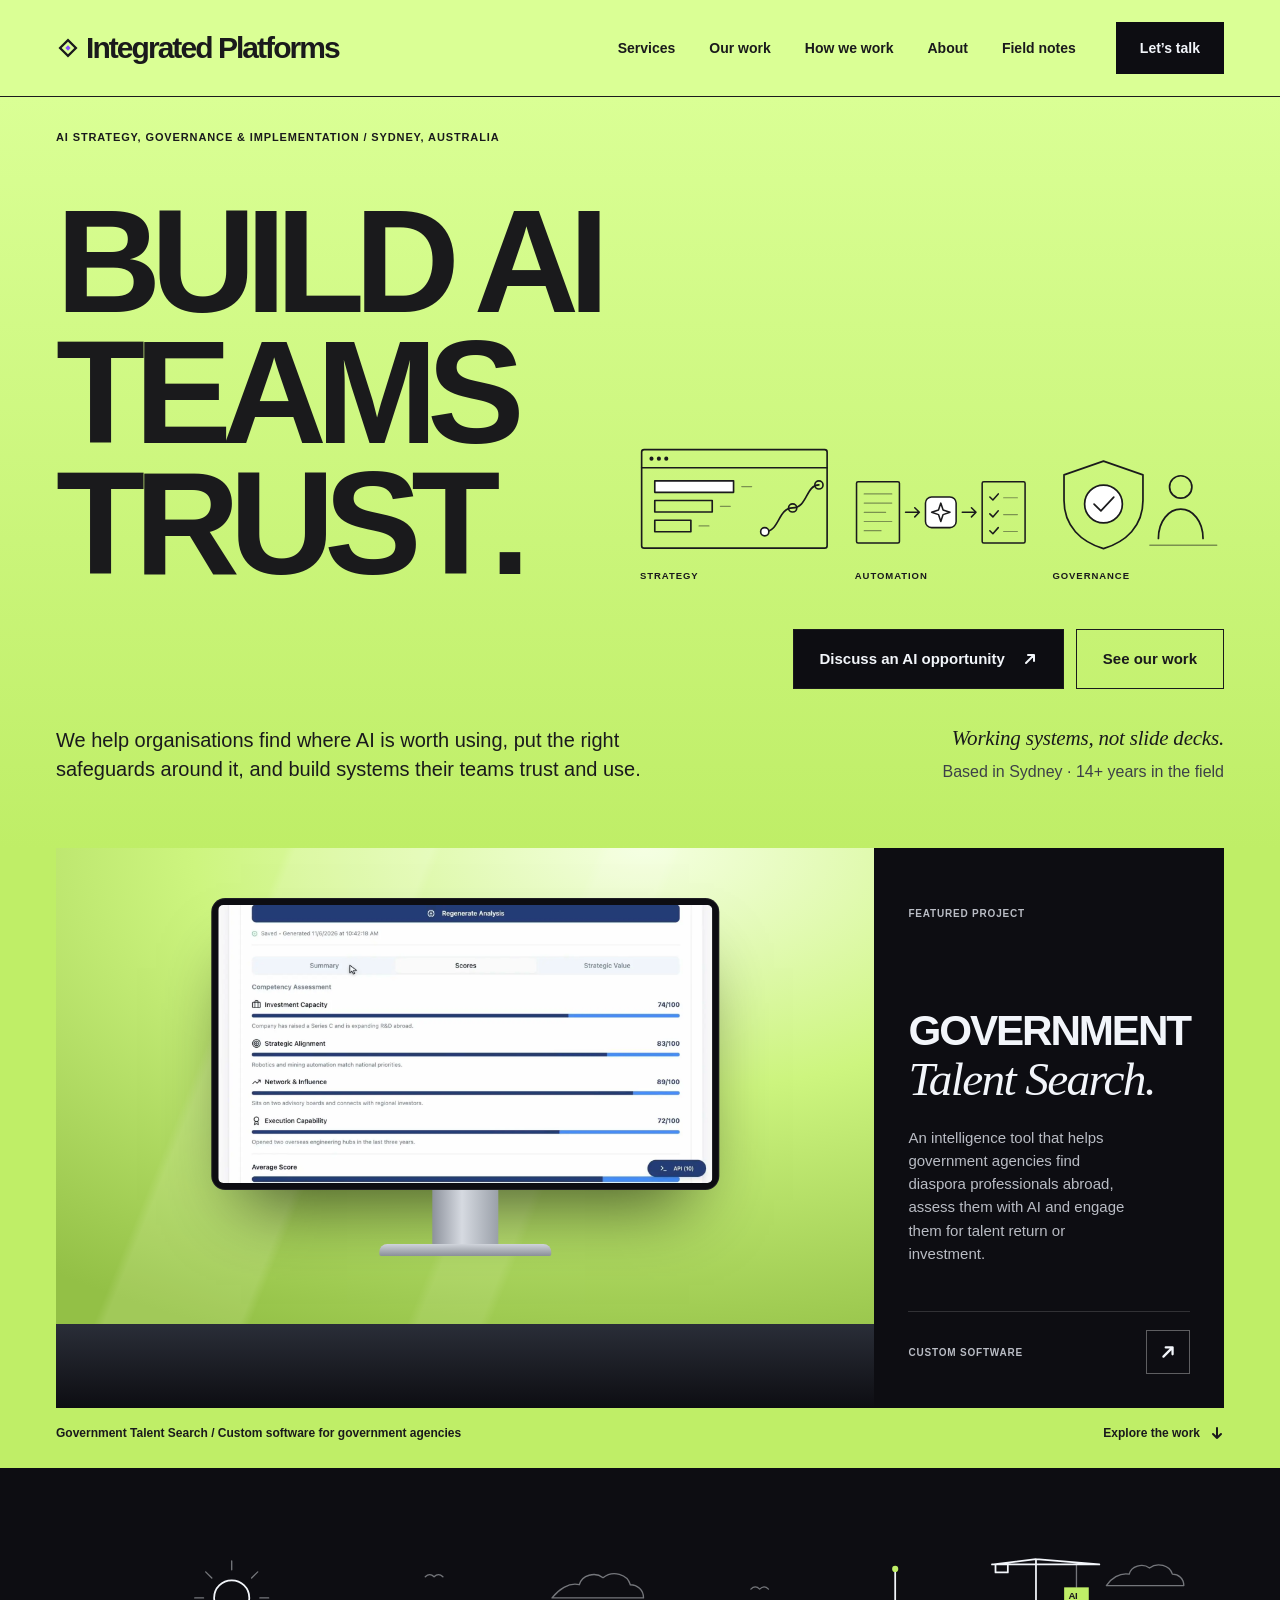
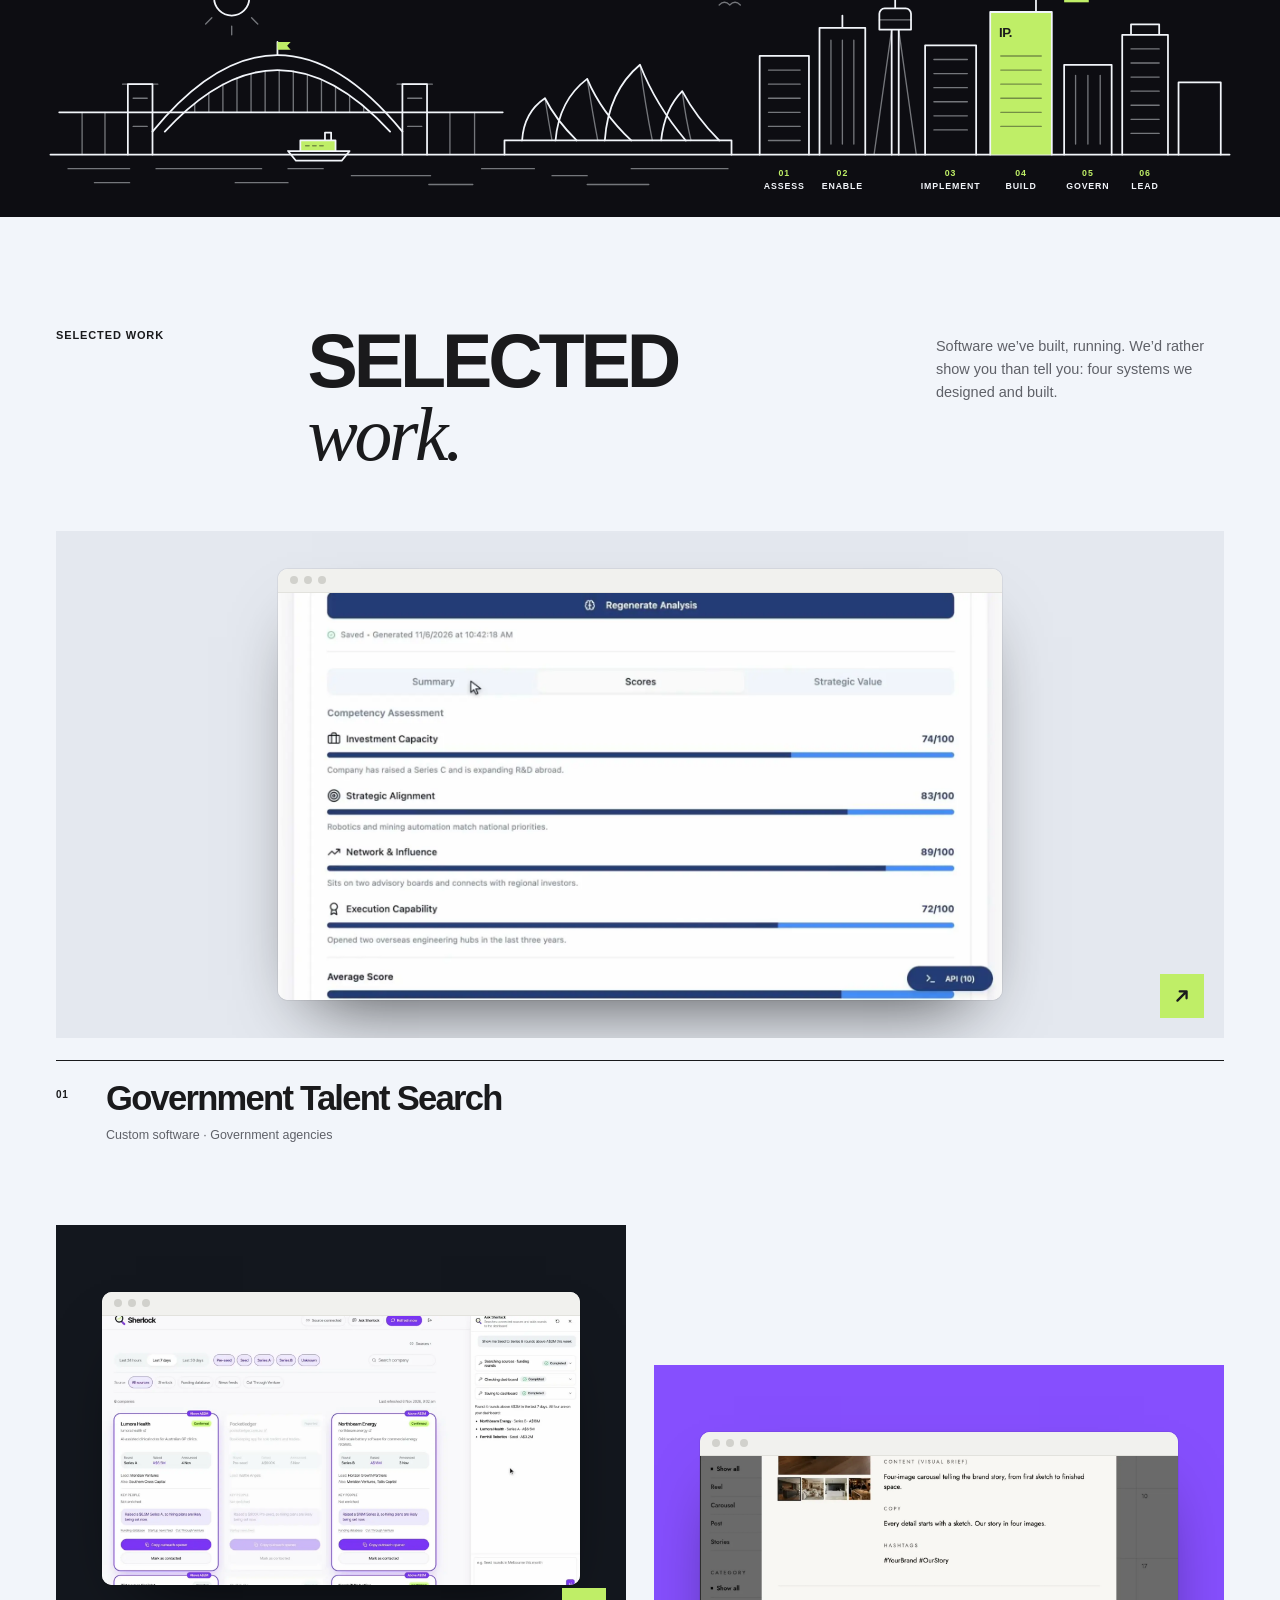
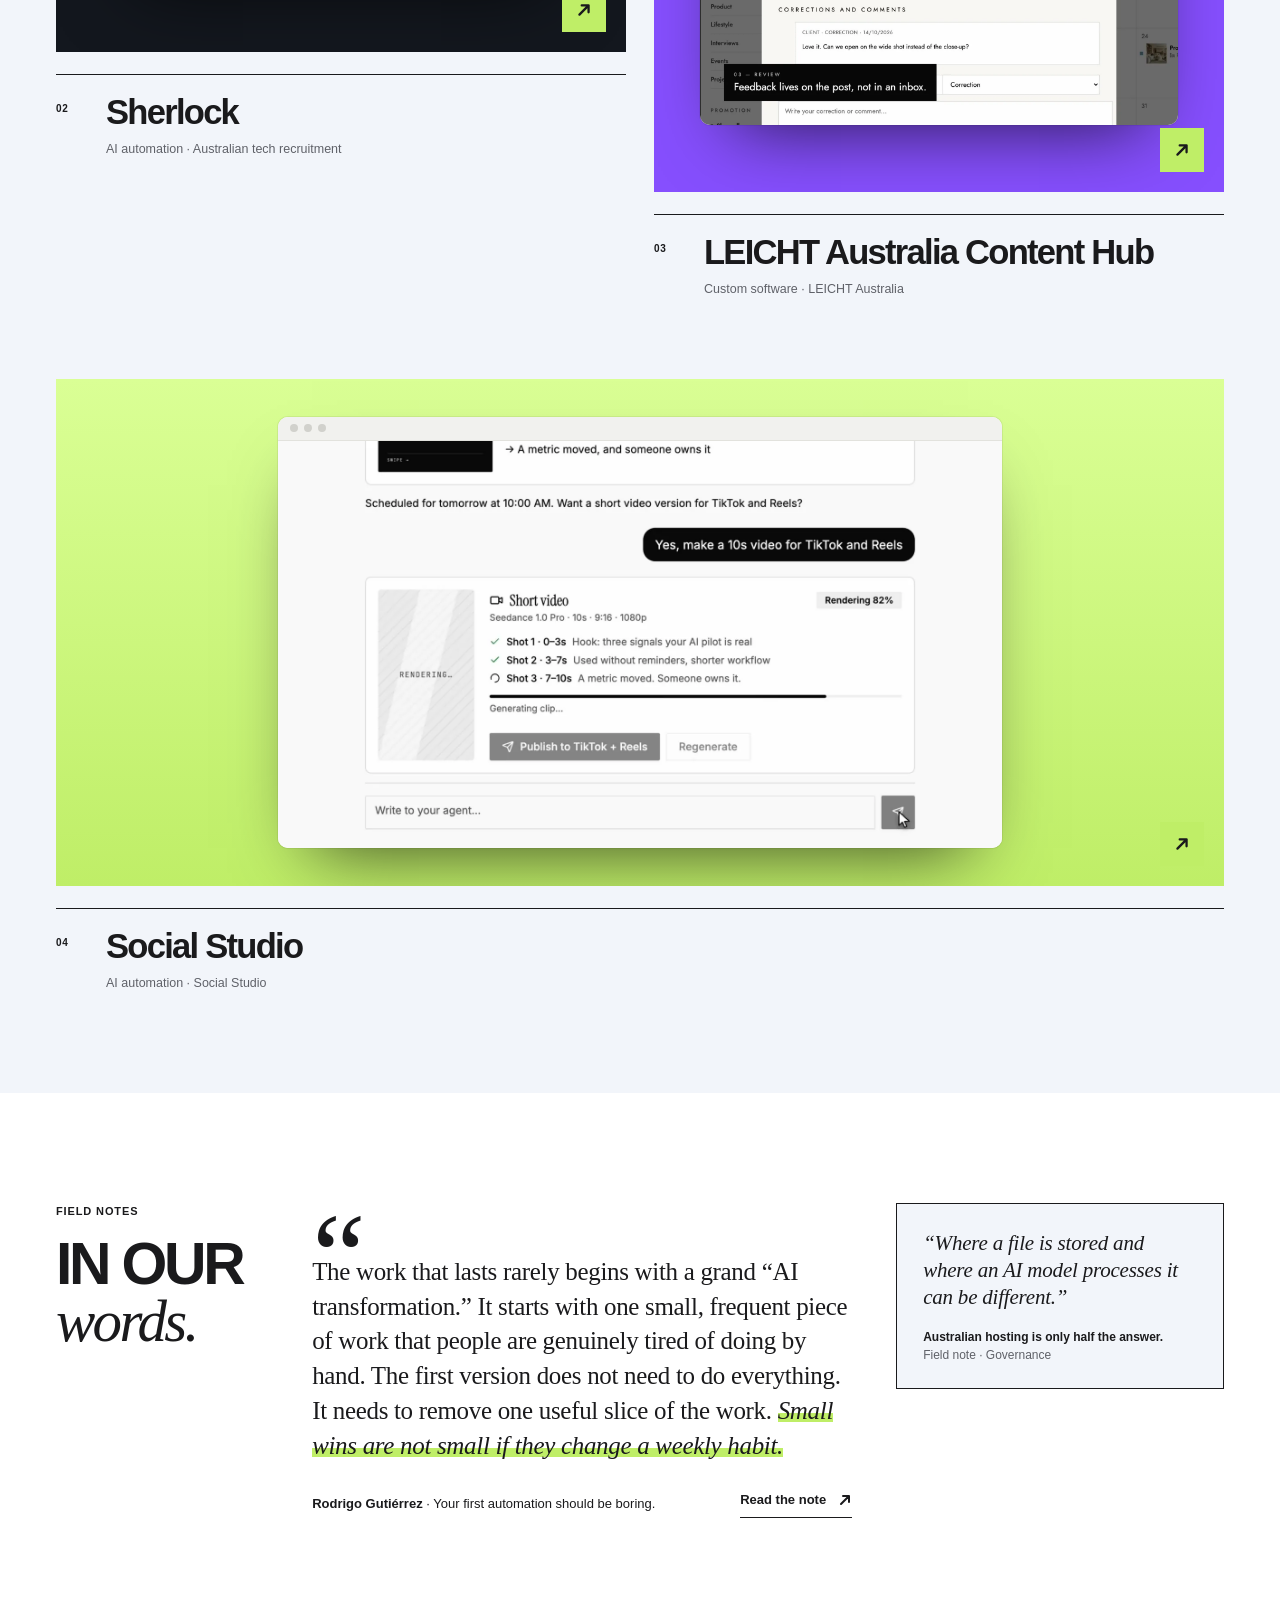
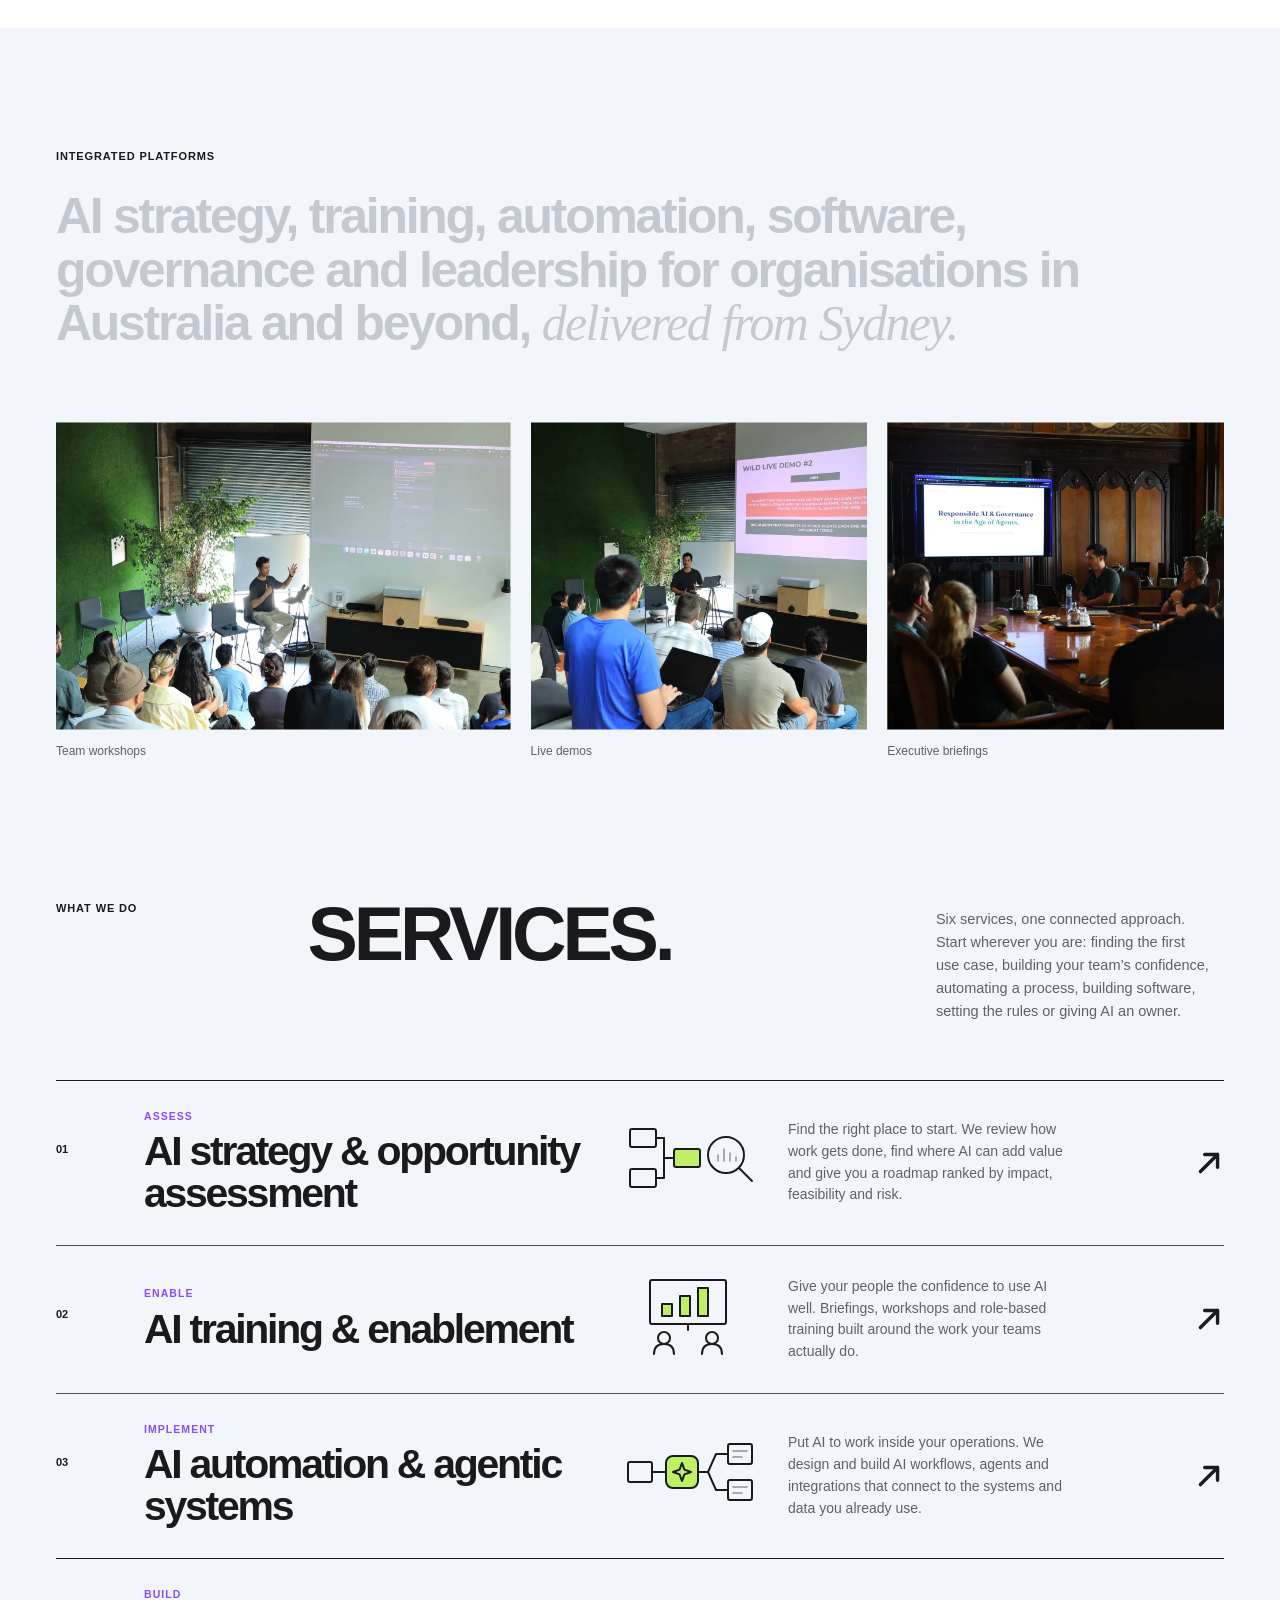
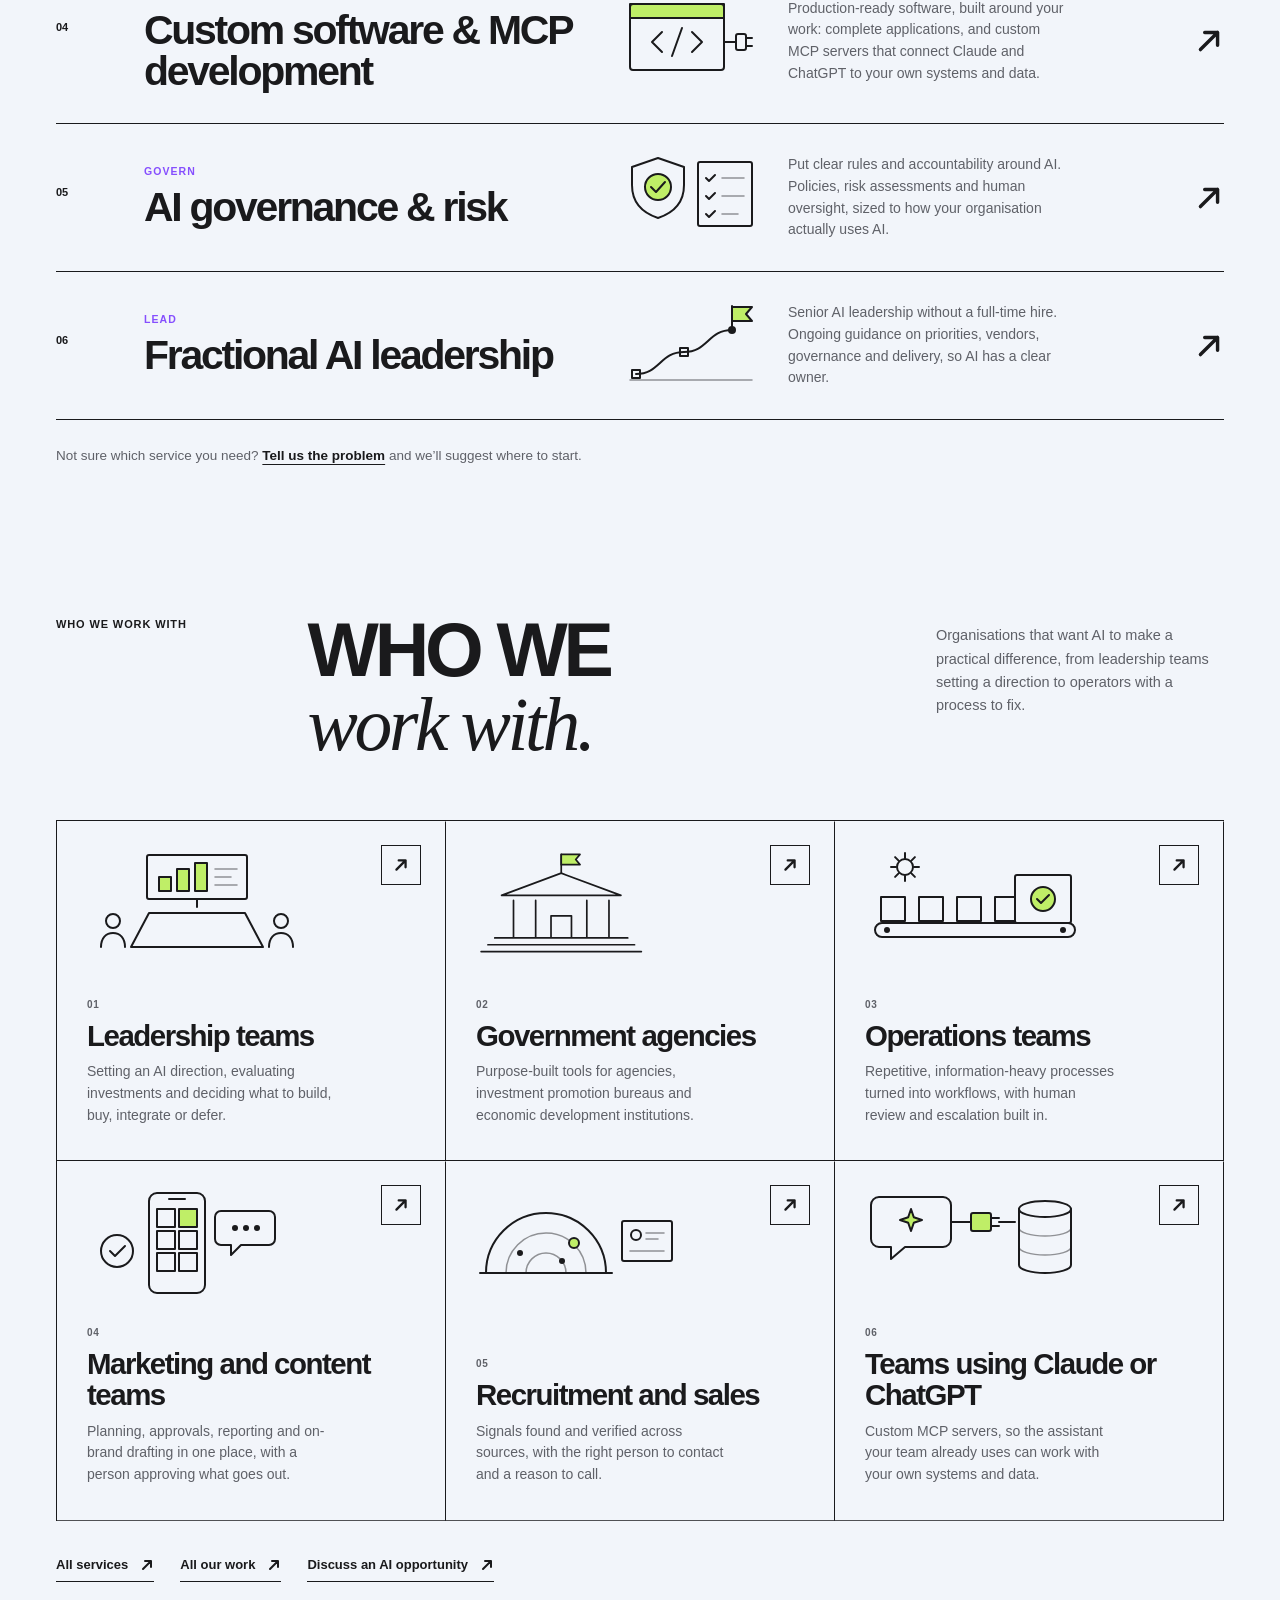
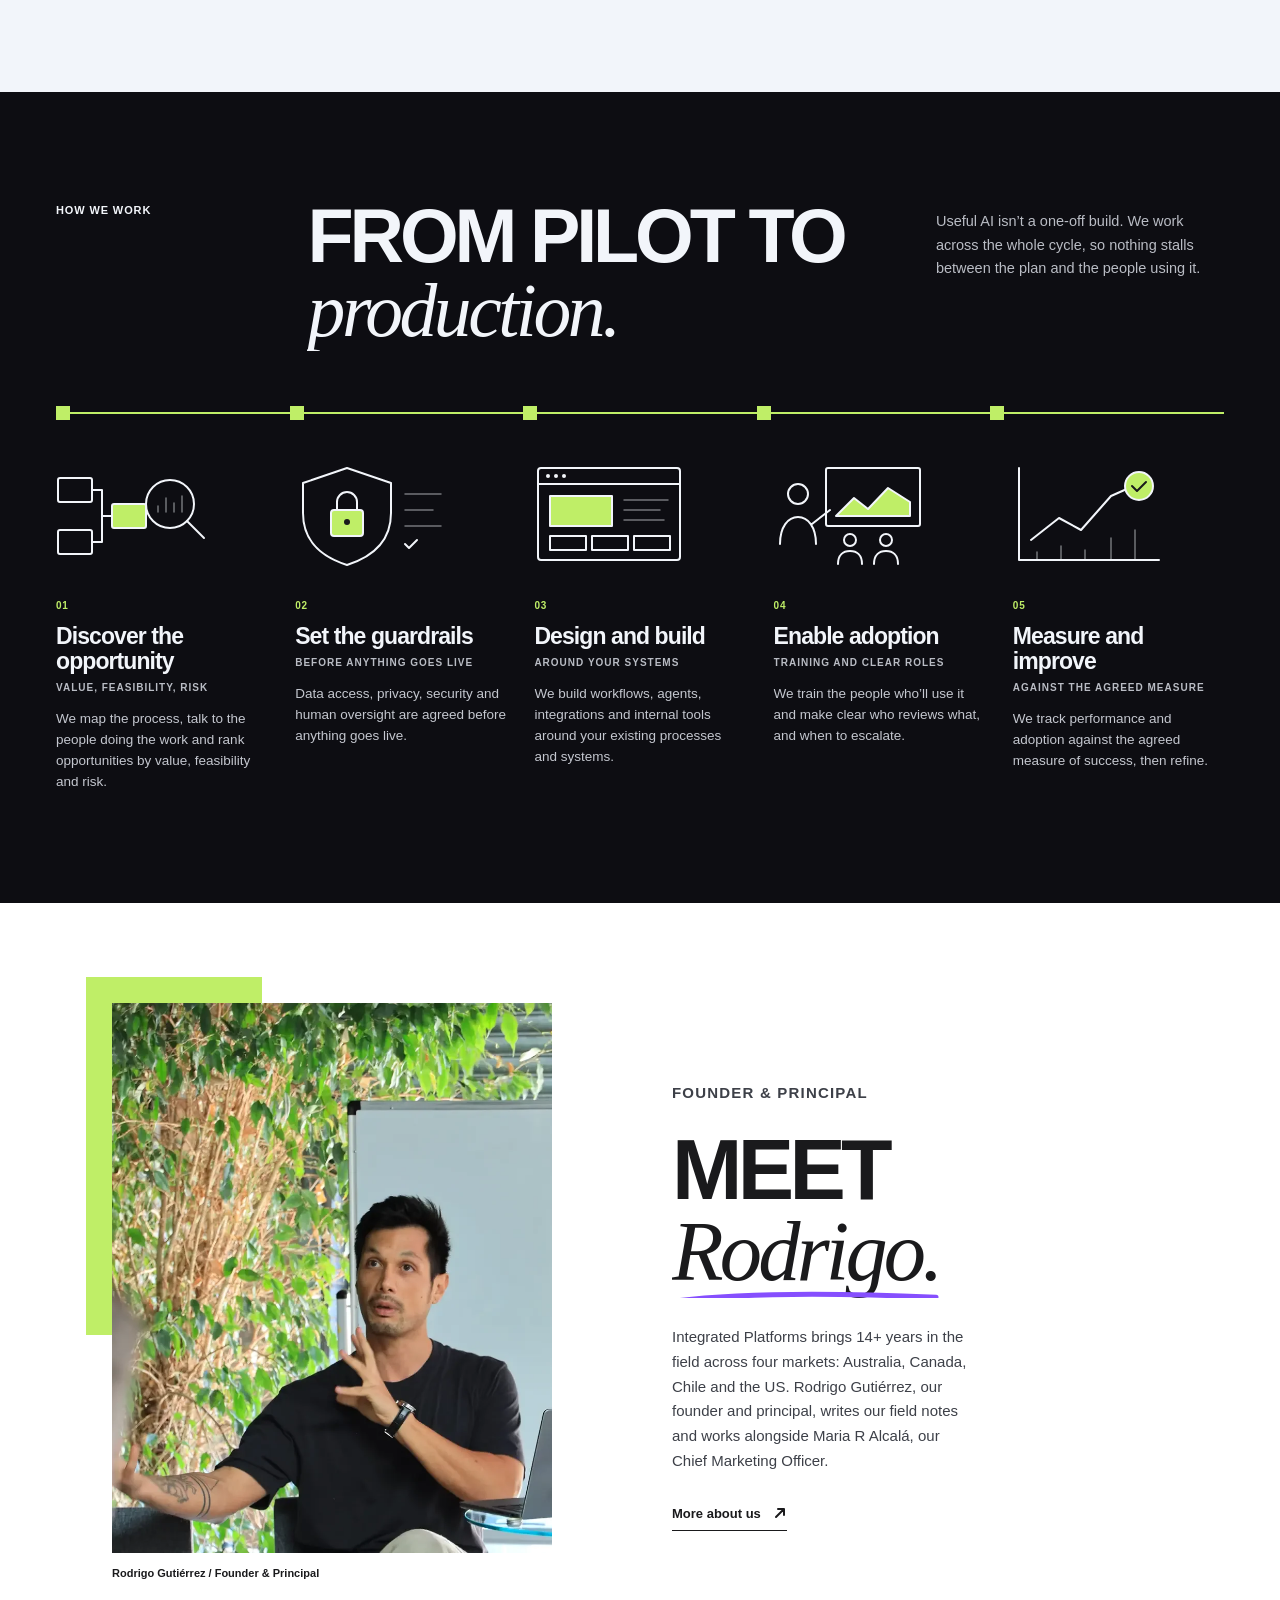
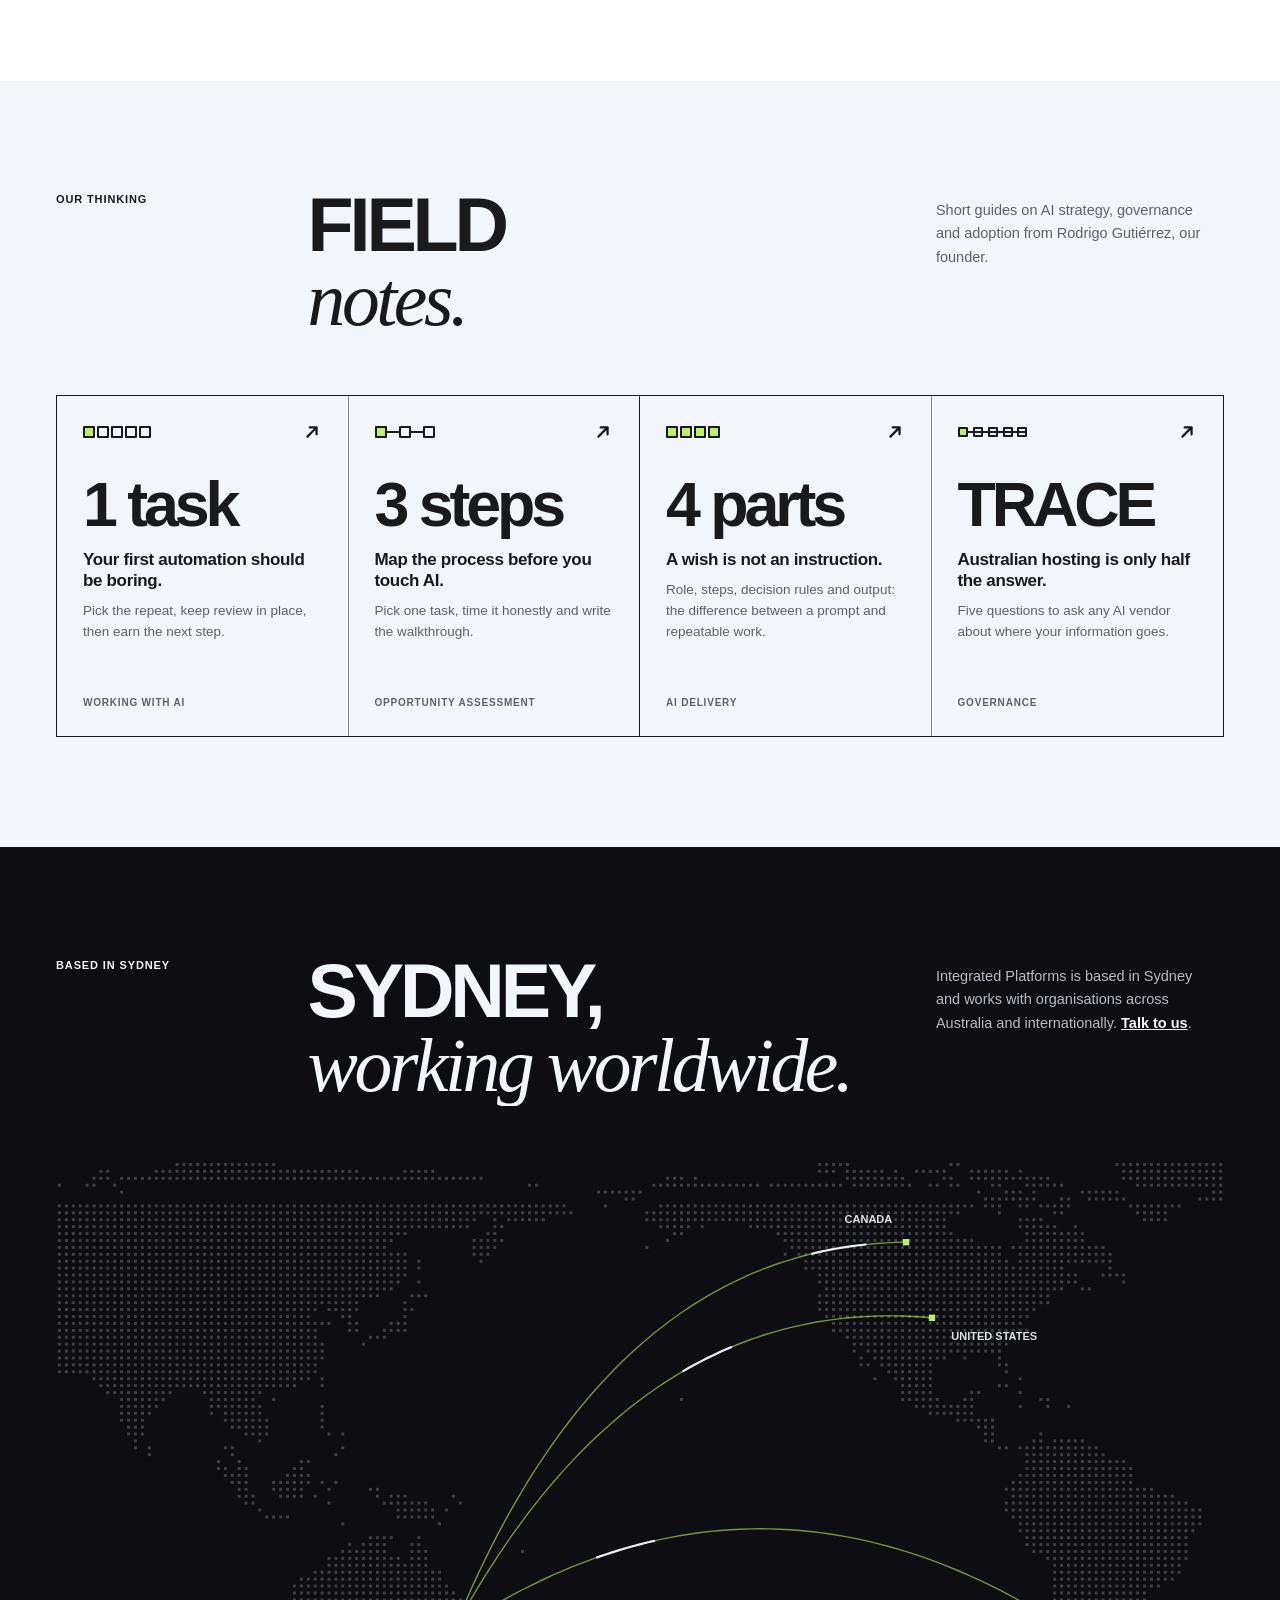
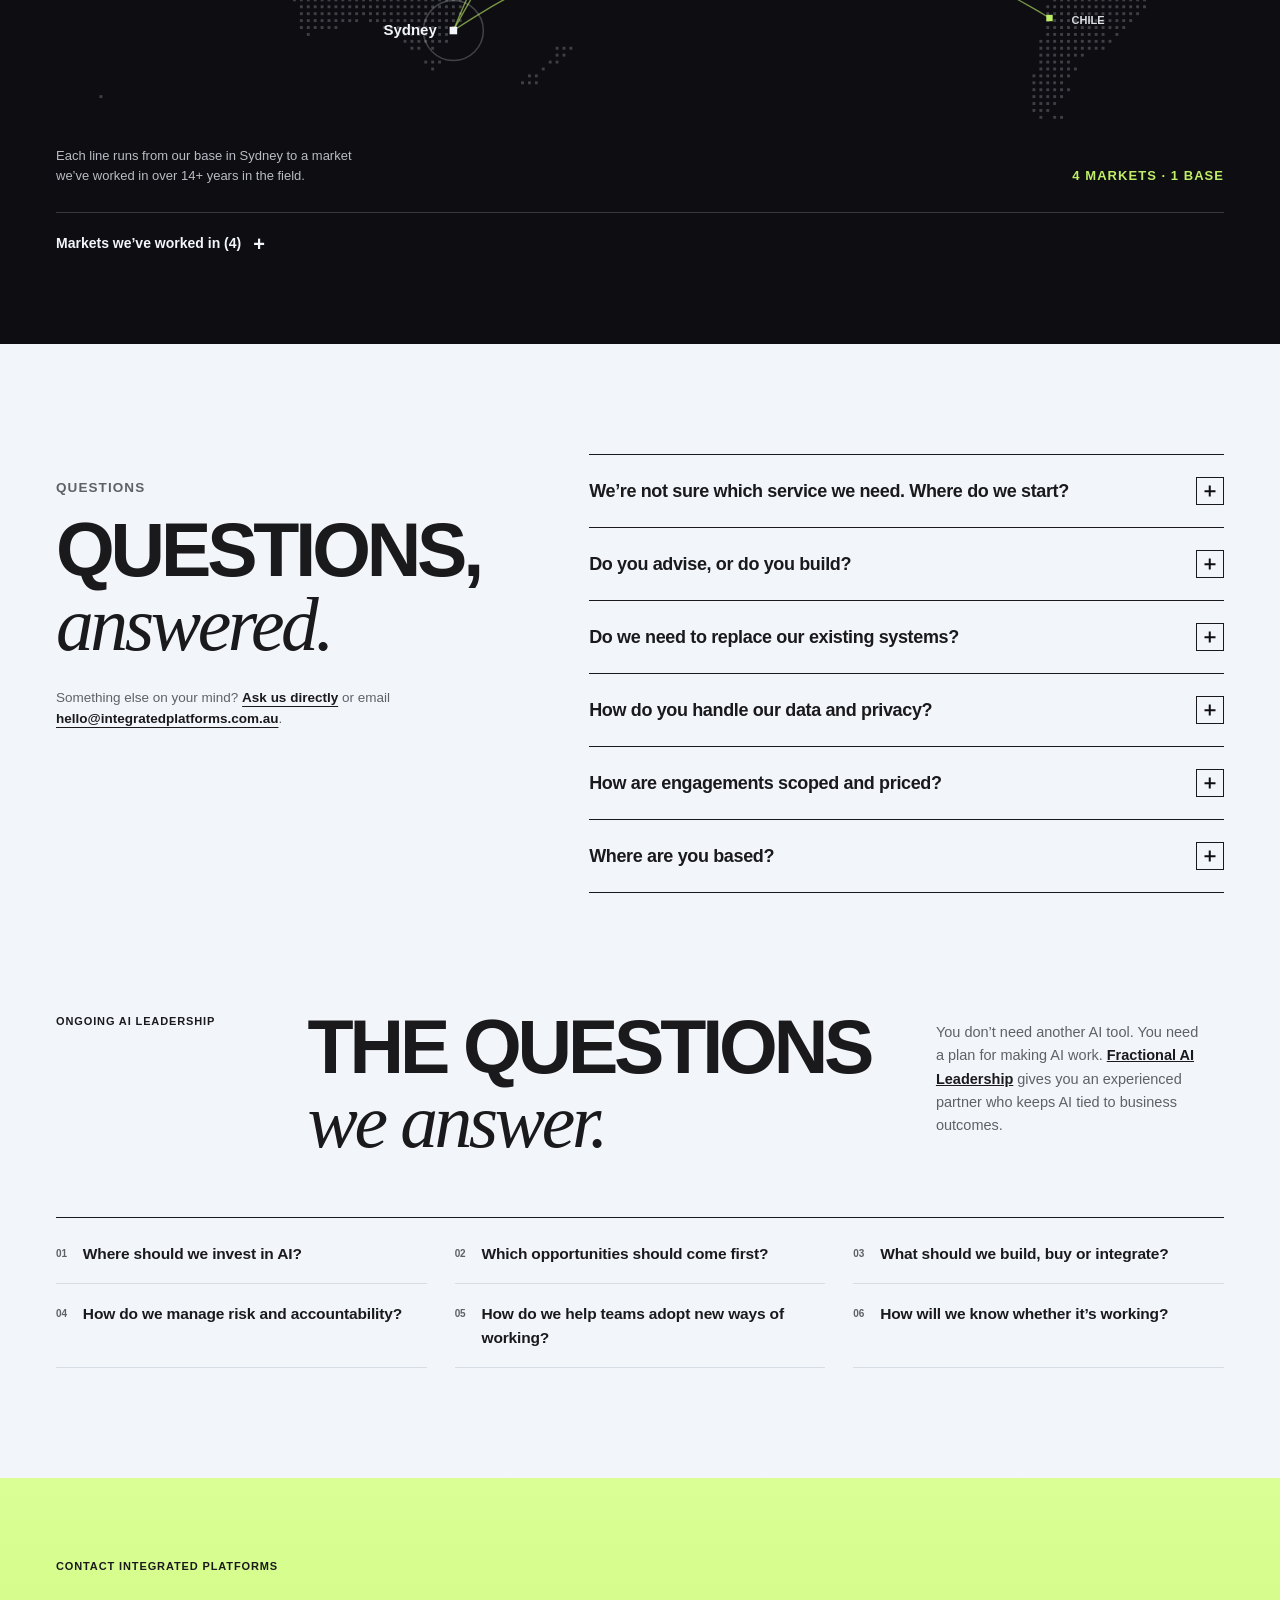
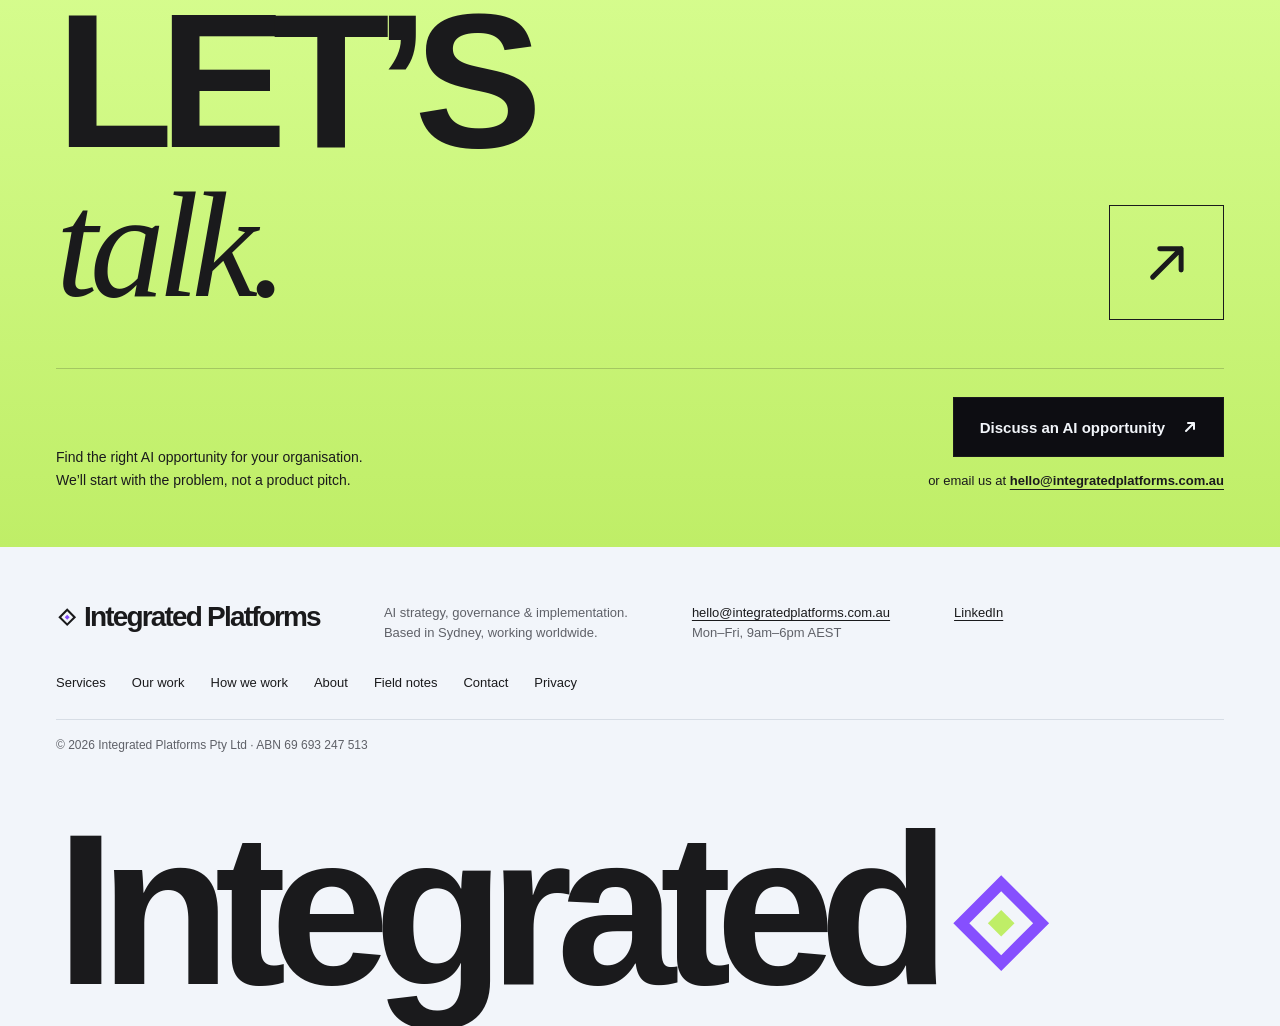
==== commit b8020528: "Match the Integrated Platforms colour palette Cool page and white surfaces, near-black ink, the IP l" ====
--- a/index.html
+++ b/index.html
@@ -4,7 +4,7 @@
 <meta charset="utf-8">
 <meta name="robots" content="noindex, nofollow">
 <meta name="viewport" content="width=device-width, initial-scale=1">
-<meta name="theme-color" content="#dce87a">
+<meta name="theme-color" content="#daff95">
 <title>AI Strategy, Governance &amp; Implementation | Integrated Platforms</title>
 <meta name="description" content="Integrated Platforms helps organisations identify AI opportunities, establish governance, implement AI systems and enable adoption. Based in Sydney, working worldwide.">
 <link rel="icon" href="favicon.svg" type="image/svg+xml">
@@ -147,12 +147,12 @@
       <g class="ferry" transform="translate(300 258)"><path class="lime" d="M14 0v-12h40V0z"/><path class="d" pathLength="1" d="M0 0h70l-9 11H9zM14 0v-12h40V0M42-12v-9h7v9"/><path class="d s ink" pathLength="1" d="M20-6h4M28-6h4M36-6h4"/></g>
       <!-- labels -->
       <g class="fade" style="--d:2s">
-        <text x="864" y="286" text-anchor="middle" fill="#dce87a">01</text><text x="864" y="301" text-anchor="middle">ASSESS</text>
-        <text x="930" y="286" text-anchor="middle" fill="#dce87a">02</text><text x="930" y="301" text-anchor="middle">ENABLE</text>
-        <text x="1053" y="286" text-anchor="middle" fill="#dce87a">03</text><text x="1053" y="301" text-anchor="middle">IMPLEMENT</text>
-        <text x="1133" y="286" text-anchor="middle" fill="#dce87a">04</text><text x="1133" y="301" text-anchor="middle">BUILD</text>
-        <text x="1209" y="286" text-anchor="middle" fill="#dce87a">05</text><text x="1209" y="301" text-anchor="middle">GOVERN</text>
-        <text x="1274" y="286" text-anchor="middle" fill="#dce87a">06</text><text x="1274" y="301" text-anchor="middle">LEAD</text>
+        <text x="864" y="286" text-anchor="middle" class="num">01</text><text x="864" y="301" text-anchor="middle">ASSESS</text>
+        <text x="930" y="286" text-anchor="middle" class="num">02</text><text x="930" y="301" text-anchor="middle">ENABLE</text>
+        <text x="1053" y="286" text-anchor="middle" class="num">03</text><text x="1053" y="301" text-anchor="middle">IMPLEMENT</text>
+        <text x="1133" y="286" text-anchor="middle" class="num">04</text><text x="1133" y="301" text-anchor="middle">BUILD</text>
+        <text x="1209" y="286" text-anchor="middle" class="num">05</text><text x="1209" y="301" text-anchor="middle">GOVERN</text>
+        <text x="1274" y="286" text-anchor="middle" class="num">06</text><text x="1274" y="301" text-anchor="middle">LEAD</text>
       </g>
     </svg>
   </div>
@@ -167,28 +167,28 @@
   </div>
   <div class="work-grid">
     <a class="work-item wide" href="https://integratedplatforms.com.au/work/government-talent-search" target="_blank" rel="noopener">
-      <div class="work-media" style="--bg:#e3ddce" data-reveal="wipe">
+      <div class="work-media" style="--bg:#e4e8ef" data-reveal="wipe">
         <div class="frame"><div class="frame-bar"><i></i><i></i><i></i></div><img src="assets/img/work-government-talent-search.webp" alt="Government Talent Search candidate assessment screen" width="1600" height="900" loading="lazy"></div>
         <span class="arrow-box"><svg class="i-arrow" viewBox="0 0 14 14" aria-hidden="true"><path d="M3 11 11 3M5 3h6v6"/></svg></span>
       </div>
       <div class="work-caption" data-reveal><span class="eyebrow">01</span><div><h3>Government Talent Search</h3><p>Custom software · Government agencies</p></div></div>
     </a>
     <a class="work-item" href="https://integratedplatforms.com.au/work/sherlock" target="_blank" rel="noopener">
-      <div class="work-media" style="--bg:#22382b" data-reveal="wipe">
+      <div class="work-media" style="--bg:#13171e" data-reveal="wipe">
         <div class="frame"><div class="frame-bar"><i></i><i></i><i></i></div><img src="assets/img/work-sherlock.webp" alt="Sherlock deal radar with verified funding rounds" width="1600" height="900" loading="lazy"></div>
         <span class="arrow-box"><svg class="i-arrow" viewBox="0 0 14 14" aria-hidden="true"><path d="M3 11 11 3M5 3h6v6"/></svg></span>
       </div>
       <div class="work-caption" data-reveal><span class="eyebrow">02</span><div><h3>Sherlock</h3><p>AI automation · Australian tech recruitment</p></div></div>
     </a>
     <a class="work-item offset" href="https://integratedplatforms.com.au/work/content-hub" target="_blank" rel="noopener">
-      <div class="work-media" style="--bg:#b9583c" data-reveal="wipe">
+      <div class="work-media" style="--bg:#864ffe" data-reveal="wipe">
         <div class="frame"><div class="frame-bar"><i></i><i></i><i></i></div><img src="assets/img/work-content-hub.webp" alt="LEICHT Australia Content Hub post review with threaded corrections" width="1200" height="675" loading="lazy"></div>
         <span class="arrow-box"><svg class="i-arrow" viewBox="0 0 14 14" aria-hidden="true"><path d="M3 11 11 3M5 3h6v6"/></svg></span>
       </div>
       <div class="work-caption" data-reveal><span class="eyebrow">03</span><div><h3>LEICHT Australia Content Hub</h3><p>Custom software · LEICHT Australia</p></div></div>
     </a>
     <a class="work-item wide" href="https://integratedplatforms.com.au/work/social-studio" target="_blank" rel="noopener">
-      <div class="work-media" style="--bg:#e2e9b3" data-reveal="wipe">
+      <div class="work-media" style="--bg:var(--lime-grad)" data-reveal="wipe">
         <div class="frame"><div class="frame-bar"><i></i><i></i><i></i></div><img src="assets/img/work-social-studio.webp" alt="Social Studio agent drafting a short video for TikTok and Reels" width="1200" height="675" loading="lazy"></div>
         <span class="arrow-box"><svg class="i-arrow" viewBox="0 0 14 14" aria-hidden="true"><path d="M3 11 11 3M5 3h6v6"/></svg></span>
       </div>
--- a/css/site.css
+++ b/css/site.css
@@ -5,14 +5,18 @@
 @font-face { font-family: Fraunces; src: url(../assets/fonts/Fraunces-italic-var.woff2) format("woff2"); font-weight: 300 700; font-style: italic; font-display: swap; }
 
 :root {
-  --paper: #f2f0e7;
-  --ink: #181a17;
-  --muted: #5e6258;
-  --line: #bbbfb1;
-  --acid: #dce87a;
-  --olive: #a4b342;
-  --sand: #e7e2d5;
-  --on-dark: #c9ccc0;
+  /* Integrated Platforms palette (integratedplatforms.com.au) */
+  --paper: #f2f5fa;        /* page */
+  --surface: #ffffff;      /* cards and alternate sections */
+  --ink: #1a1a1c;          /* text */
+  --night: #0d0d12;        /* dark sections, buttons */
+  --muted: #5f6168;
+  --line: #d7dde5;
+  --acid: #bfee67;         /* IP lime */
+  --acid-soft: #daff95;    /* top of the IP lime gradient */
+  --lime-grad: linear-gradient(180deg, var(--acid-soft) 0%, var(--acid) 100%);
+  --accent: #864ffe;       /* IP purple */
+  --on-dark: #b9bcc4;
   --sans: "Hanken Grotesk", Arial, sans-serif;
   --serif: Fraunces, Georgia, serif;
   --ease: cubic-bezier(.32, .72, 0, 1);
@@ -35,7 +39,7 @@
 .eyebrow { font-size: 11px; font-weight: 700; letter-spacing: .08em; text-transform: uppercase; }
 .muted { color: var(--muted); }
 .skip { position: absolute; left: -9999px; }
-.skip:focus { left: 16px; top: 16px; z-index: 200; background: var(--ink); color: var(--paper); padding: 10px 14px; }
+.skip:focus { left: 16px; top: 16px; z-index: 200; background: var(--night); color: var(--paper); padding: 10px 14px; }
 :focus-visible { outline: 2px solid var(--ink); outline-offset: 3px; }
 
 /* ---------- type: heavy uppercase word + Fraunces italic word ---------- */
@@ -56,29 +60,29 @@
 /* ---------- buttons & links ---------- */
 .i-arrow { width: 14px; height: 14px; fill: none; stroke: currentColor; stroke-width: 2; stroke-linecap: round; stroke-linejoin: round; flex: none; transition: transform .45s var(--spring); }
 .btn { display: inline-flex; align-items: center; justify-content: center; gap: 18px; min-height: 60px; padding: 0 26px; font: 700 15px/1 var(--sans); border: var(--rule); text-decoration: none; transition: background .3s, color .3s; cursor: pointer; }
-.btn--solid { background: var(--ink); color: var(--paper); }
+.btn--solid { background: var(--night); color: var(--paper); }
 .btn--solid:hover { background: var(--paper); color: var(--ink); }
 .btn--line { background: transparent; color: var(--ink); }
-.btn--line:hover { background: var(--ink); color: var(--paper); }
+.btn--line:hover { background: var(--night); color: var(--paper); }
 .btn:hover .i-arrow, .tlink:hover .i-arrow { transform: translate(2px, -2px); }
 .tlink { display: inline-flex; align-items: center; gap: 12px; font-size: 13px; font-weight: 700; text-decoration: none; border-bottom: 1.5px solid currentColor; padding-bottom: 7px; }
 .arrow-box { display: grid; place-items: center; width: 44px; height: 44px; flex: none; }
 .arrow-box .i-arrow { width: 16px; height: 16px; }
 
 /* ---------- header ---------- */
-.mast { position: sticky; top: 0; z-index: 50; background: var(--acid); border-bottom: 1px solid var(--ink); transition: transform .55s var(--ease), box-shadow .4s var(--ease); view-transition-name: mast; }
-.mast.is-scrolled { box-shadow: 0 10px 30px -18px #18191766; }
+.mast { position: sticky; top: 0; z-index: 50; background: var(--acid-soft); border-bottom: 1px solid var(--ink); transition: transform .55s var(--ease), box-shadow .4s var(--ease); view-transition-name: mast; }
+.mast.is-scrolled { box-shadow: 0 10px 30px -18px #10182840; }
 .mast.is-away { transform: translateY(-102%); }
 .nav-inner { display: flex; align-items: center; justify-content: space-between; gap: 16px; min-height: 96px; transition: min-height .45s var(--ease); }
 .mast.is-scrolled .nav-inner { min-height: 68px; }
 .wordmark { font-weight: 850; font-size: 30px; letter-spacing: -.065em; line-height: 1; text-decoration: none; white-space: nowrap; transition: font-size .45s var(--ease); }
 .mast.is-scrolled .wordmark { font-size: 26px; }
 .mark { width: .8em; height: .8em; margin-right: .2em; vertical-align: -.07em; overflow: visible; }
-.mark-core { fill: var(--olive); }
+.mark-core { fill: var(--accent); }
 .mast nav { display: flex; align-items: center; gap: 34px; font-size: 14px; font-weight: 600; }
 .mast nav > a { text-decoration: none; }
 .mast nav > a:not(.nav-cta):hover, .mast nav > a[aria-current="page"]:not(.nav-cta) { text-decoration: underline; text-underline-offset: 6px; text-decoration-thickness: 1.5px; }
-.nav-cta { display: inline-flex; align-items: center; min-height: 52px; padding: 0 24px; background: var(--ink); color: var(--paper); margin-left: 6px; }
+.nav-cta { display: inline-flex; align-items: center; min-height: 52px; padding: 0 24px; background: var(--night); color: var(--paper); margin-left: 6px; }
 .nav-cta:hover { background: var(--paper); color: var(--ink); }
 .nav-reach { display: none; }
 .menu-toggle { display: none; align-items: center; gap: 10px; background: none; border: var(--rule); font: 700 14px/1 var(--sans); padding: 12px 16px; color: inherit; cursor: pointer; }
@@ -88,10 +92,10 @@
   .wordmark { font-size: 24px; }
   .menu-toggle { display: inline-flex; }
   .mast nav { display: none; }
-  .mast.menu-open { background: var(--ink); color: var(--paper); border-color: #ffffff33; }
+  .mast.menu-open { background: var(--night); color: var(--paper); border-color: #ffffff33; }
   .mast.menu-open .menu-toggle { border-color: var(--paper); }
   .mast.menu-open .mark-core { fill: var(--acid); }
-  .mast.menu-open nav { display: flex; flex-direction: column; align-items: stretch; gap: 0; position: fixed; inset: 72px 0 0; background: var(--ink); padding: 18px var(--gutter) 32px; overflow: auto; counter-reset: nav; }
+  .mast.menu-open nav { display: flex; flex-direction: column; align-items: stretch; gap: 0; position: fixed; inset: 72px 0 0; background: var(--night); padding: 18px var(--gutter) 32px; overflow: auto; counter-reset: nav; }
   .mast.menu-open nav > a:not(.nav-cta) { display: flex; align-items: baseline; gap: 14px; padding: 14px 0; border-bottom: 1px solid #ffffff26; font-size: clamp(34px, 10vw, 52px); font-weight: 820; letter-spacing: -.045em; line-height: 1; text-decoration: none; counter-increment: nav; animation: menu-in .6s var(--ease) both; }
   .mast.menu-open nav > a:not(.nav-cta)::before { content: "0" counter(nav); font-size: 11px; font-weight: 700; letter-spacing: .08em; color: var(--acid); }
   .mast.menu-open nav > a:nth-child(2) { animation-delay: .04s; } .mast.menu-open nav > a:nth-child(3) { animation-delay: .08s; }
@@ -103,7 +107,7 @@
 @keyframes menu-in { from { opacity: 0; transform: translateY(26px); } }
 
 /* ---------- hero ---------- */
-.hero { background: var(--acid); padding-block: 32px 64px; }
+.hero { background: var(--lime-grad); padding-block: 32px 64px; }
 .hero-title { position: relative; margin-top: 52px; }
 .hero h1 { font-weight: 900; font-size: clamp(56px, 11.4vw, 176px); line-height: .88; letter-spacing: -.072em; text-transform: uppercase; }
 .mo-line { display: block; overflow: hidden; padding-block: .04em .02em; margin-block: -.04em -.02em; }
@@ -111,14 +115,14 @@
 .hero-icons { position: absolute; right: 0; bottom: 8px; width: min(50%, 660px); display: grid; grid-template-columns: 1.1fr 1fr 1fr; gap: 26px; align-items: end; }
 .hero-icons figure { margin: 0; }
 .hero-icons svg { width: 100%; height: auto; }
-.hero .ill .f, .cta .ill .f { fill: var(--paper); }
+.hero .ill .f, .cta .ill .f { fill: var(--surface); }
 .hero-icons figcaption { font-size: 9.5px; font-weight: 700; letter-spacing: .1em; text-transform: uppercase; margin-top: 12px; }
 .hero-actions { display: flex; justify-content: flex-end; gap: 12px; margin-top: 40px; }
 .hero-lede { display: flex; justify-content: space-between; align-items: end; gap: 40px; margin-top: 34px; }
 .hero-lede > p { font-size: 20px; line-height: 1.45; max-width: 31em; }
 .hero-note { text-align: right; }
 .hero-note p { font-family: var(--serif); font-style: italic; font-size: 21px; letter-spacing: -.01em; }
-.hero-note small { display: block; margin-top: 6px; font-size: 16px; color: #3e4238; }
+.hero-note small { display: block; margin-top: 6px; font-size: 16px; color: #3d4048; }
 @media (max-width: 1100px) {
   .hero-icons { position: static; width: 100%; margin-top: 40px; }
   .hero-actions { justify-content: flex-start; }
@@ -156,16 +160,16 @@
 
 /* ---------- featured project ---------- */
 .feature { background: var(--acid); padding-bottom: 26px; }
-.feature-card { display: grid; grid-template-columns: 2.55fr 1fr; background: var(--ink); color: var(--paper); text-decoration: none; }
-.feature-stage { position: relative; overflow: hidden; min-height: 560px; background: radial-gradient(120% 95% at 72% 0%, #f2f6bf 0%, #d7e174 46%, #a9b446 100%); }
-.feature-stage::before { content: ""; position: absolute; inset: 0; background: linear-gradient(112deg, transparent 22%, #fffde84d 23%, #fffde84d 36%, transparent 37%, transparent 52%, #fffde838 53%, #fffde838 59%, transparent 60%); mix-blend-mode: soft-light; }
-.feature-stage::after { content: ""; position: absolute; left: 0; right: 0; bottom: 0; height: 15%; background: linear-gradient(#3a3d30, #1d1f19); }
+.feature-card { display: grid; grid-template-columns: 2.55fr 1fr; background: var(--night); color: var(--paper); text-decoration: none; }
+.feature-stage { position: relative; overflow: hidden; min-height: 560px; background: radial-gradient(120% 95% at 72% 0%, #f4ffe0 0%, #cdf57f 46%, #93c046 100%); }
+.feature-stage::before { content: ""; position: absolute; inset: 0; background: linear-gradient(112deg, transparent 22%, #ffffff4d 23%, #ffffff4d 36%, transparent 37%, transparent 52%, #ffffff38 53%, #ffffff38 59%, transparent 60%); mix-blend-mode: soft-light; }
+.feature-stage::after { content: ""; position: absolute; left: 0; right: 0; bottom: 0; height: 15%; background: linear-gradient(#2a2e38, #0d0d12); }
 .monitor { position: absolute; z-index: 1; left: 50%; top: 9%; width: 62%; transform: translateX(-50%); transition: transform .9s var(--ease); }
 .feature-card:hover .monitor { transform: translateX(-50%) translateY(-6px); }
-.monitor-screen { background: #0e0f0d; border-radius: 14px; padding: 1.3%; box-shadow: 0 40px 70px -30px #000a, 0 0 0 1px #ffffff14 inset; }
+.monitor-screen { background: var(--night); border-radius: 14px; padding: 1.3%; box-shadow: 0 40px 70px -30px #000a, 0 0 0 1px #ffffff14 inset; }
 .monitor-screen img { border-radius: 5px; width: 100%; aspect-ratio: 16 / 9; object-fit: cover; object-position: top; }
-.monitor-neck { width: 13%; height: 54px; margin: 0 auto; background: linear-gradient(90deg, #8f9389, #d4d7ce 45%, #9a9e94); }
-.monitor-foot { width: 34%; height: 12px; margin: 0 auto; border-radius: 8px 8px 2px 2px; background: linear-gradient(#cfd2c9, #8c9087); box-shadow: 0 16px 20px -8px #000c; }
+.monitor-neck { width: 13%; height: 54px; margin: 0 auto; background: linear-gradient(90deg, #8d929c, #d6dae1 45%, #9aa0a9); }
+.monitor-foot { width: 34%; height: 12px; margin: 0 auto; border-radius: 8px 8px 2px 2px; background: linear-gradient(#d0d4db, #8a8f98); box-shadow: 0 16px 20px -8px #000c; }
 .feature-side { display: flex; flex-direction: column; justify-content: space-between; gap: 30px; padding: 36px 34px 34px; }
 .feature-side .eyebrow { color: var(--on-dark); font-size: 10px; }
 .feature-side h2 { margin-top: 90px; font-weight: 850; font-size: clamp(34px, 3.3vw, 50px); line-height: .92; letter-spacing: -.05em; text-transform: uppercase; }
@@ -184,7 +188,7 @@
 }
 
 /* ---------- animated Sydney skyline strip ---------- */
-.strip { background: var(--ink); color: var(--paper); overflow: hidden; padding: 56px 0 18px; }
+.strip { background: var(--night); color: var(--paper); overflow: hidden; padding: 56px 0 18px; }
 .strip-frame { max-width: 1440px; margin-inline: auto; padding-inline: 24px; }
 .strip svg { display: block; width: 100%; height: auto; overflow: visible; }
 @media (max-width: 700px) { .strip-frame { overflow: hidden; padding-inline: 0; } .strip svg { width: 175%; margin-left: -72%; } }
@@ -194,6 +198,7 @@
 .strip .ink { stroke: var(--ink); }
 .strip .lime { fill: var(--acid); }
 .strip text { fill: var(--paper); font: 700 10px var(--sans); letter-spacing: .1em; }
+.strip text.num { fill: var(--acid); }
 .strip text.ink-t { fill: var(--ink); font-size: 15px; font-weight: 850; letter-spacing: -.04em; }
 .ip-fill { fill: var(--acid); transform-box: fill-box; transform-origin: 50% 100%; }
 html.mo .strip .d { stroke-dasharray: 1; stroke-dashoffset: 1; transition: stroke-dashoffset 1.6s var(--ease) var(--d, 0s); }
@@ -228,7 +233,7 @@
 .work-item { display: block; text-decoration: none; }
 .work-item.wide { grid-column: 1 / -1; }
 .work-item.offset { margin-top: 140px; }
-.work-media { position: relative; display: grid; place-items: center; overflow: hidden; aspect-ratio: 16 / 12; background: var(--bg, var(--sand)); }
+.work-media { position: relative; display: grid; place-items: center; overflow: hidden; aspect-ratio: 16 / 12; background: var(--bg, var(--surface)); }
 .work-item.wide .work-media { aspect-ratio: 2.3 / 1; }
 .frame { width: 84%; border-radius: 10px; overflow: hidden; background: #fff; box-shadow: 0 34px 70px -34px #000b, 0 0 0 1px #0000000f; transition: transform .9s var(--ease); }
 .work-item.wide .frame { width: 62%; }
@@ -250,7 +255,7 @@
 }
 
 /* ---------- "in our words" ---------- */
-.words { background: var(--sand); padding-block: 110px; }
+.words { background: var(--surface); padding-block: 110px; }
 .words-grid { display: grid; grid-template-columns: .55fr 1.4fr .85fr; gap: 44px; align-items: start; }
 .words .title { font-size: clamp(44px, 4.6vw, 70px); }
 .qmark { display: block; height: 52px; font-family: var(--serif); font-weight: 300; font-size: 120px; line-height: .9; letter-spacing: -.05em; }
@@ -267,7 +272,7 @@
 /* ---------- statement (scroll-lit words) + photos ---------- */
 .statement { padding-block: 120px 40px; }
 .statement-text { margin-top: 26px; max-width: 21em; font-weight: 750; font-size: clamp(32px, 3.9vw, 58px); line-height: 1.07; letter-spacing: -.045em; }
-.statement-text .w { color: #c2c4b9; transition: color .35s; }
+.statement-text .w { color: #c3c8d1; transition: color .35s; }
 html:not(.mo) .statement-text .w, .statement-text .w.lit { color: var(--ink); }
 .statement-text .w.em { font-family: var(--serif); font-style: italic; font-weight: 400; letter-spacing: -.035em; }
 .photo-row { display: grid; grid-template-columns: 1.35fr 1fr 1fr; gap: 20px; margin-top: 72px; }
@@ -283,13 +288,13 @@
 .svc { display: grid; grid-template-columns: 56px 1.25fr 130px 1fr 44px; gap: 32px; align-items: center; padding-block: 30px; border-bottom: var(--rule); text-decoration: none; }
 .svc-num { align-self: start; padding-top: 30px; font-size: 11px; font-weight: 700; }
 .svc h3 { font-size: clamp(28px, 3.2vw, 48px); font-weight: 750; letter-spacing: -.055em; line-height: 1.02; transition: transform .6s var(--ease); }
-.svc h3 small { display: block; margin-bottom: 10px; font-size: 10.5px; font-weight: 700; letter-spacing: .1em; text-transform: uppercase; color: var(--muted); }
+.svc h3 small { display: block; margin-bottom: 10px; font-size: 10.5px; font-weight: 700; letter-spacing: .1em; text-transform: uppercase; color: var(--accent); }
 .svc-icon svg { width: 100%; height: auto; }
 .svc p { font-size: 14px; line-height: 1.55; color: var(--muted); max-width: 36ch; }
 .svc .i-arrow { width: 30px; height: 30px; stroke-width: 1.6; justify-self: end; }
 .svc:hover h3 { transform: translateX(12px); }
 .svc:hover .i-arrow { transform: rotate(45deg); }
-.svc:hover .svc-icon .f { fill: var(--olive); }
+.svc:hover .svc-icon .f { fill: var(--accent); }
 .svc-note { margin-top: 26px; font-size: 13.5px; color: var(--muted); }
 .svc-note a { color: var(--ink); font-weight: 700; text-underline-offset: 4px; }
 @media (max-width: 900px) {
@@ -304,7 +309,7 @@
 .who { padding-block: 40px 110px; }
 .who-grid { display: grid; grid-template-columns: repeat(3, 1fr); border-top: var(--rule); border-left: var(--rule); }
 .who-card { position: relative; display: flex; flex-direction: column; min-height: 340px; padding: 30px 30px 34px; border-right: var(--rule); border-bottom: var(--rule); text-decoration: none; transition: background .4s; }
-.who-card:hover { background: #ebe9dd; }
+.who-card:hover { background: var(--surface); }
 .who-art { height: 104px; margin-bottom: 30px; }
 .who-art svg { height: 100%; width: auto; }
 .who-card .arrow-box { position: absolute; top: 24px; right: 24px; width: 40px; height: 40px; border: var(--rule); }
@@ -326,7 +331,7 @@
 @keyframes belt { from { transform: translateX(0); } to { transform: translateX(38px); } }
 
 /* ---------- process (dark) ---------- */
-.process { background: var(--ink); color: var(--paper); padding-block: 110px; }
+.process { background: var(--night); color: var(--paper); padding-block: 110px; }
 .timeline { position: relative; height: 14px; margin-bottom: 44px; }
 .timeline::before { content: ""; position: absolute; left: 0; right: 0; top: 6px; height: 2px; background: var(--acid); transform-origin: left; }
 .timeline i { position: absolute; top: 0; left: calc(var(--i) * 20%); width: 14px; height: 14px; background: var(--acid); }
@@ -340,13 +345,13 @@
 .step .eyebrow { color: var(--acid); font-size: 10px; }
 .step h3 { margin-top: 10px; font-size: 23px; font-weight: 750; letter-spacing: -.04em; line-height: 1.08; }
 .step .sub { margin-top: 6px; font-size: 10px; font-weight: 700; letter-spacing: .1em; text-transform: uppercase; color: var(--on-dark); }
-.step p { margin-top: 14px; font-size: 13.5px; line-height: 1.55; color: #d4d6cc; }
+.step p { margin-top: 14px; font-size: 13.5px; line-height: 1.55; color: #c4c7cf; }
 .process .chip-row a { color: var(--paper); }
 @media (max-width: 1100px) { .steps { grid-template-columns: repeat(3, 1fr); row-gap: 48px; } .timeline { display: none; } }
 @media (max-width: 650px) { .steps { grid-template-columns: 1fr; } }
 
 /* ---------- founder ---------- */
-.founder { background: var(--sand); padding-block: 100px; }
+.founder { background: var(--surface); padding-block: 100px; }
 .founder-grid { display: grid; grid-template-columns: 1fr 1fr; gap: 64px; align-items: center; }
 .founder figure { position: relative; justify-self: center; width: 100%; max-width: 440px; margin: 0; }
 .founder figure::before { content: ""; position: absolute; left: -26px; top: -26px; width: 40%; height: 62%; background: var(--acid); }
@@ -357,10 +362,10 @@
 .founder .title { margin-top: 26px; font-size: clamp(55px, 6.6vw, 100px); }
 .founder .title em { position: relative; display: table; }
 .scribble { position: absolute; left: 0; bottom: -.12em; width: 100%; height: .22em; overflow: visible; }
-.scribble path { fill: none; stroke: var(--olive); stroke-width: 5; stroke-linecap: round; }
+.scribble path { fill: none; stroke: var(--accent); stroke-width: 5; stroke-linecap: round; }
 html.mo .scribble path { stroke-dasharray: 1; stroke-dashoffset: 1; transition: stroke-dashoffset 1.4s var(--ease) .5s; }
 html.mo .is-in .scribble path { stroke-dashoffset: 0; }
-.founder-copy > p { margin-top: 28px; max-width: 36ch; font-size: 15px; line-height: 1.65; color: #3f433b; }
+.founder-copy > p { margin-top: 28px; max-width: 36ch; font-size: 15px; line-height: 1.65; color: #3d4048; }
 .founder-copy .tlink { margin-top: 30px; }
 @media (max-width: 800px) { .founder-grid { grid-template-columns: 1fr; } .founder figure { max-width: 340px; } }
 
@@ -369,7 +374,7 @@
 .notes-grid { display: grid; grid-template-columns: repeat(4, 1fr); border: var(--rule); }
 .note { position: relative; display: flex; flex-direction: column; min-height: 340px; padding: 26px; border-right: var(--rule); text-decoration: none; transition: background .4s; }
 .note:last-child { border-right: 0; }
-.note:hover { background: #ebe9dd; }
+.note:hover { background: var(--surface); }
 .note .pict { height: 14px; }
 .note .pict svg { height: 100%; width: auto; }
 .note .arrow-box { position: absolute; top: 14px; right: 14px; }
@@ -386,7 +391,7 @@
 @media (max-width: 600px) { .notes-grid { grid-template-columns: 1fr; } .note { border-right: 0; border-bottom: var(--rule); min-height: 0; } .note:last-child { border-bottom: 0; } }
 
 /* ---------- reach map (dark) ---------- */
-.reach { background: var(--ink); color: var(--paper); padding-block: 110px 70px; }
+.reach { background: var(--night); color: var(--paper); padding-block: 110px 70px; }
 .map { position: relative; margin-top: 10px; }
 .map canvas { display: block; width: 100%; height: auto; }
 .map-legend { display: flex; justify-content: space-between; gap: 30px; align-items: end; margin-top: 18px; }
@@ -410,7 +415,7 @@
 .faq-list summary { display: flex; justify-content: space-between; align-items: center; gap: 20px; padding: 22px 0; list-style: none; cursor: pointer; font-size: 18px; font-weight: 700; letter-spacing: -.02em; }
 .faq-list summary::-webkit-details-marker { display: none; }
 .plus { position: relative; flex: none; width: 28px; height: 28px; border: var(--rule); transition: transform .45s var(--spring), background .3s; }
-.plus::before, .plus::after { content: ""; position: absolute; left: 50%; top: 50%; width: 11px; height: 1.5px; background: var(--ink); translate: -50% -50%; }
+.plus::before, .plus::after { content: ""; position: absolute; left: 50%; top: 50%; width: 11px; height: 1.5px; background: var(--night); translate: -50% -50%; }
 .plus::after { rotate: 90deg; }
 .faq-list details[open]:not(.closing) .plus { transform: rotate(45deg); background: var(--acid); }
 .answer { overflow: hidden; }
@@ -426,15 +431,15 @@
 @media (max-width: 900px) { .ask-grid { grid-template-columns: 1fr; } }
 
 /* ---------- closing CTA ---------- */
-.cta { background: var(--acid); padding-block: 80px 56px; }
+.cta { background: var(--lime-grad); padding-block: 80px 56px; }
 .cta-top { display: flex; justify-content: space-between; align-items: end; gap: 30px; }
 .cta h2 { margin-top: 26px; font-weight: 900; font-size: clamp(84px, 15vw, 226px); line-height: .84; letter-spacing: -.075em; text-transform: uppercase; }
 .cta h2 em { display: block; margin-top: .06em; font-family: var(--serif); font-style: italic; font-weight: 400; text-transform: none; letter-spacing: -.05em; font-size: .78em; line-height: 1; }
 .big-arrow { display: grid; place-items: center; width: clamp(78px, 9vw, 132px); aspect-ratio: 1; border: var(--rule); flex: none; transition: background .3s; }
 .big-arrow .i-arrow { width: 44%; height: 44%; stroke-width: 1.4; }
-.big-arrow:hover { background: var(--ink); color: var(--acid); }
+.big-arrow:hover { background: var(--night); color: var(--acid); }
 .big-arrow:hover .i-arrow { transform: translate(4px, -4px); }
-.cta-bottom { display: flex; justify-content: space-between; align-items: end; gap: 30px; margin-top: 48px; padding-top: 28px; border-top: 1px solid #18191733; }
+.cta-bottom { display: flex; justify-content: space-between; align-items: end; gap: 30px; margin-top: 48px; padding-top: 28px; border-top: 1px solid #1a1a1c33; }
 .cta-bottom p { font-size: 14px; line-height: 1.6; }
 .cta-actions { display: grid; justify-items: end; gap: 14px; font-size: 13px; }
 .cta-actions a:not(.btn) { font-weight: 700; text-underline-offset: 4px; }
@@ -450,13 +455,13 @@
 .foot-nav a:hover { text-decoration: underline; }
 .foot-legal { margin-top: 26px; padding-top: 16px; border-top: 1px solid var(--line); font-size: 12px; color: var(--muted); }
 .signoff { margin: 44px 0 0; font-weight: 900; font-size: clamp(40px, 16.8vw, 250px); line-height: 1.04; letter-spacing: -.075em; white-space: nowrap; padding-bottom: .02em; user-select: none; }
-.signoff .dot { color: var(--olive); }
+.signoff .dot { color: var(--accent); }
 .signoff .mark { width: .56em; height: .56em; margin: 0 0 0 .03em; vertical-align: 0; }
 .signoff .mark-core { fill: var(--acid); }
 .mo-letter { display: inline-block; }
 html.mo .signoff .mo-letter { transform: translateY(60%); filter: opacity(0); transition: transform 1s var(--spring) calc(var(--i) * .06s), filter .6s var(--ease) calc(var(--i) * .06s), color .3s; }
 html.mo .signoff.is-in .mo-letter { transform: none; filter: none; }
-html.mo .signoff.is-in .mo-letter.is-lift { transform: translateY(-14%) rotate(-4deg); color: var(--olive); transition-delay: 0s; }
+html.mo .signoff.is-in .mo-letter.is-lift { transform: translateY(-14%) rotate(-4deg); color: var(--accent); transition-delay: 0s; }
 @media (prefers-reduced-motion: no-preference) { .signoff.is-in .dot { animation: hop 3.6s 2s var(--spring) infinite; } }
 @keyframes hop { 0%, 70%, 100% { transform: none; } 80% { transform: translateY(-38%); } }
 
@@ -474,7 +479,7 @@
 .cursor-zone { cursor: none; }
 
 /* ---------- contact page ---------- */
-.contact-hero { background: var(--acid); padding-block: 40px 90px; }
+.contact-hero { background: var(--lime-grad); padding-block: 40px 90px; }
 .contact-hero h1 { margin-top: 30px; font-weight: 900; font-size: clamp(76px, 12vw, 180px); line-height: .84; letter-spacing: -.075em; text-transform: uppercase; }
 .contact-hero h1 em { display: block; font-family: var(--serif); font-style: italic; font-weight: 400; text-transform: none; letter-spacing: -.05em; font-size: .78em; line-height: 1; }
 .contact-grid { display: grid; grid-template-columns: 1.35fr .65fr; gap: 64px; margin-top: 56px; align-items: start; }
@@ -483,18 +488,18 @@
 .field label, .field legend { display: block; margin-bottom: 8px; padding: 0; font-size: 11px; font-weight: 700; letter-spacing: .08em; text-transform: uppercase; }
 .field input, .field textarea { width: 100%; padding: 10px 0 12px; border: 0; border-bottom: var(--rule); border-radius: 0; background: transparent; color: var(--ink); font: 500 20px/1.35 var(--sans); }
 .field textarea { min-height: 150px; resize: vertical; }
-.field input::placeholder, .field textarea::placeholder { color: #5e625899; }
-.field input:focus, .field textarea:focus { outline: none; border-bottom-color: var(--olive); box-shadow: 0 2px 0 var(--olive); }
+.field input::placeholder, .field textarea::placeholder { color: #5f616899; }
+.field input:focus, .field textarea:focus { outline: none; border-bottom-color: var(--accent); box-shadow: 0 2px 0 var(--accent); }
 fieldset.field { margin: 0; padding: 0; border: 0; }
 .chips { display: flex; flex-wrap: wrap; gap: 8px; }
 .chips label { margin: 0; letter-spacing: 0; text-transform: none; font-size: 14px; font-weight: 600; }
 .chips input { position: absolute; opacity: 0; pointer-events: none; }
 .chips span { display: inline-block; padding: 10px 14px; border: var(--rule); cursor: pointer; transition: background .25s, color .25s; }
-.chips input:checked + span { background: var(--ink); color: var(--acid); }
+.chips input:checked + span { background: var(--night); color: var(--acid); }
 .chips input:focus-visible + span { outline: 2px solid var(--ink); outline-offset: 2px; }
-.field .error { display: none; margin-top: 8px; font-size: 12.5px; font-weight: 600; color: #8a2b14; }
+.field .error { display: none; margin-top: 8px; font-size: 12.5px; font-weight: 600; color: #a3191f; }
 .field.has-error .error { display: block; }
-.field.has-error input, .field.has-error textarea { border-bottom-color: #8a2b14; }
+.field.has-error input, .field.has-error textarea { border-bottom-color: #a3191f; }
 .form-foot { display: flex; align-items: center; gap: 22px; flex-wrap: wrap; font-size: 13px; }
 .form-done:focus { outline: none; }
 .form-done { border: var(--rule); background: var(--paper); padding: 34px; }
@@ -502,10 +507,10 @@
 .form-done p { margin-top: 14px; font-size: 15px; line-height: 1.6; max-width: 46ch; }
 .contact-aside { border-top: var(--rule); padding-top: 22px; }
 .contact-aside ol { margin: 18px 0 34px; padding: 0; list-style: none; counter-reset: s; }
-.contact-aside li { display: grid; grid-template-columns: 34px 1fr; padding: 14px 0; border-bottom: 1px solid #18191726; font-size: 14px; line-height: 1.5; counter-increment: s; }
+.contact-aside li { display: grid; grid-template-columns: 34px 1fr; padding: 14px 0; border-bottom: 1px solid #1a1a1c26; font-size: 14px; line-height: 1.5; counter-increment: s; }
 .contact-aside li::before { content: "0" counter(s); font-size: 10px; font-weight: 700; padding-top: 4px; }
 .contact-aside dl { display: grid; gap: 14px; margin: 0; font-size: 14px; }
-.contact-aside dt { font-size: 10px; font-weight: 700; letter-spacing: .1em; text-transform: uppercase; color: #3e4238; }
+.contact-aside dt { font-size: 10px; font-weight: 700; letter-spacing: .1em; text-transform: uppercase; color: #3d4048; }
 .contact-aside dd { margin: 2px 0 0; }
 @media (max-width: 900px) { .contact-grid { grid-template-columns: 1fr; } }
 @media (max-width: 600px) { .form-row { grid-template-columns: 1fr; } }
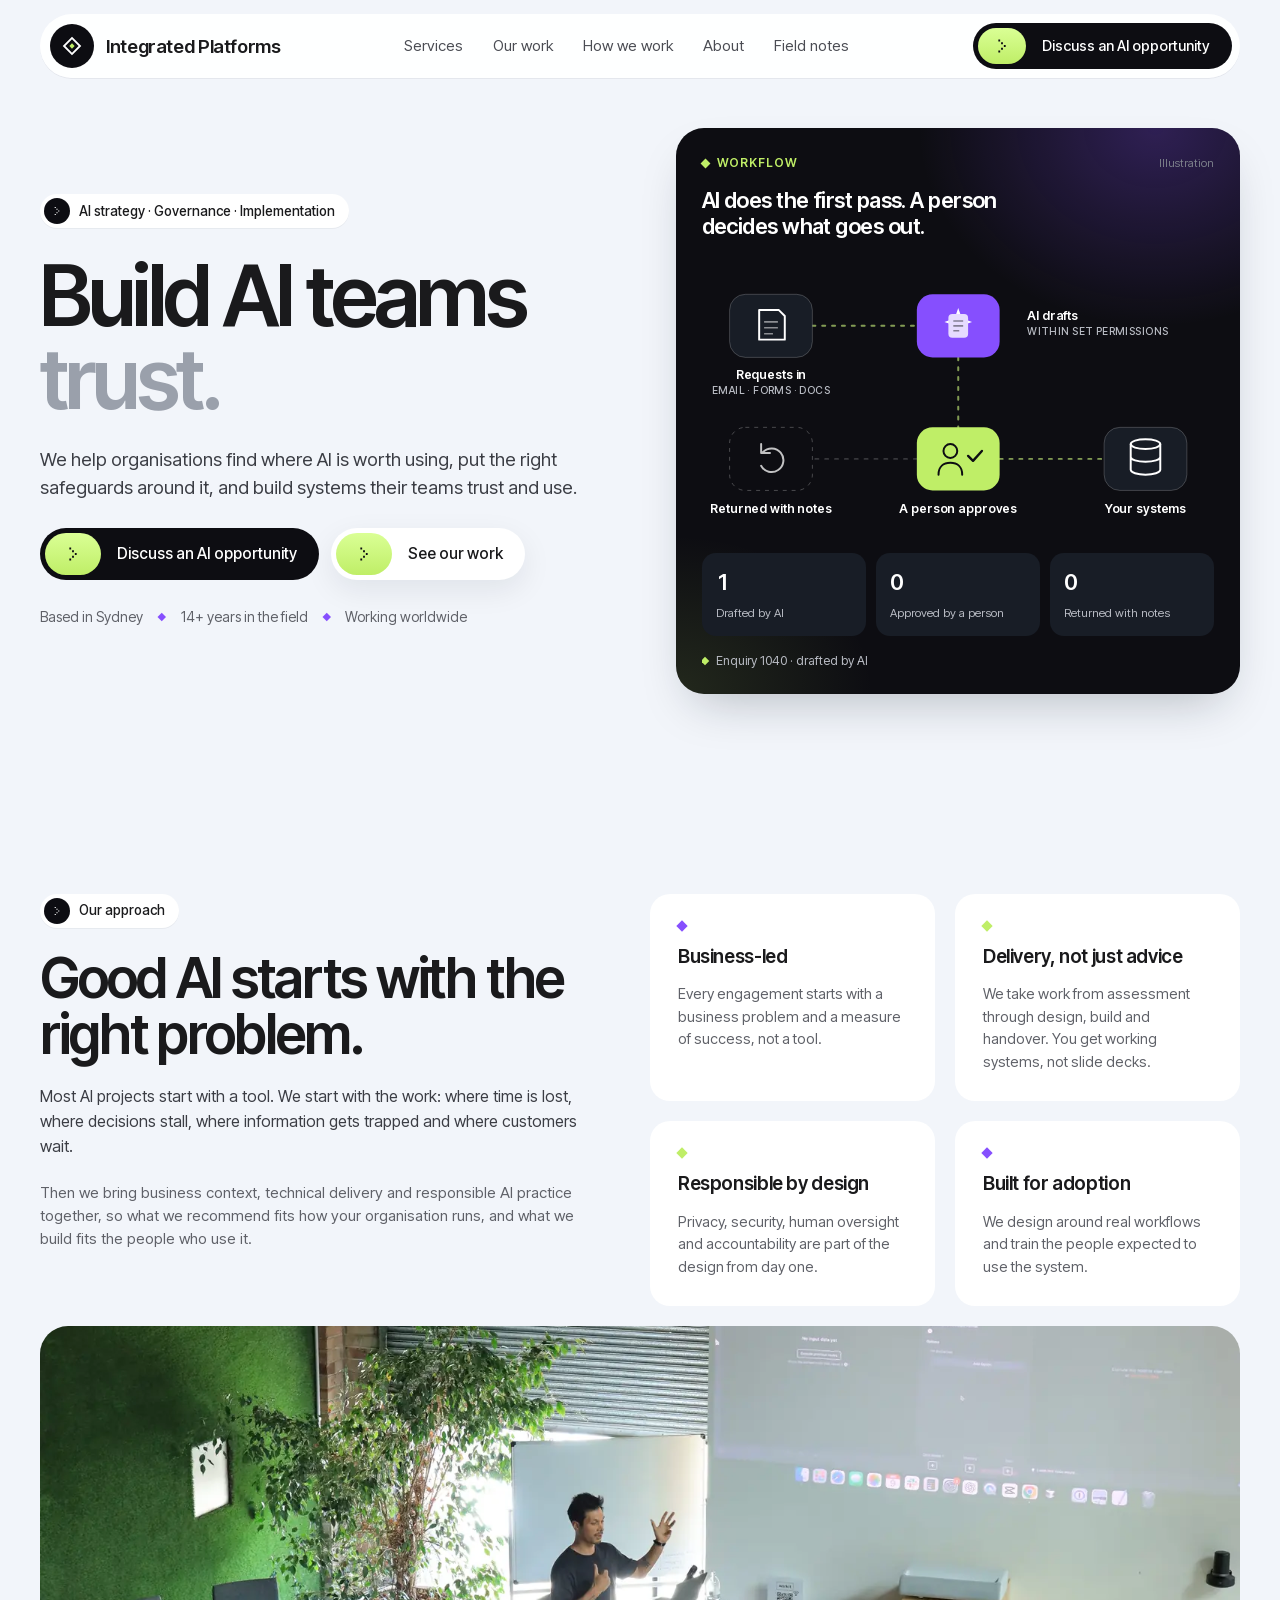
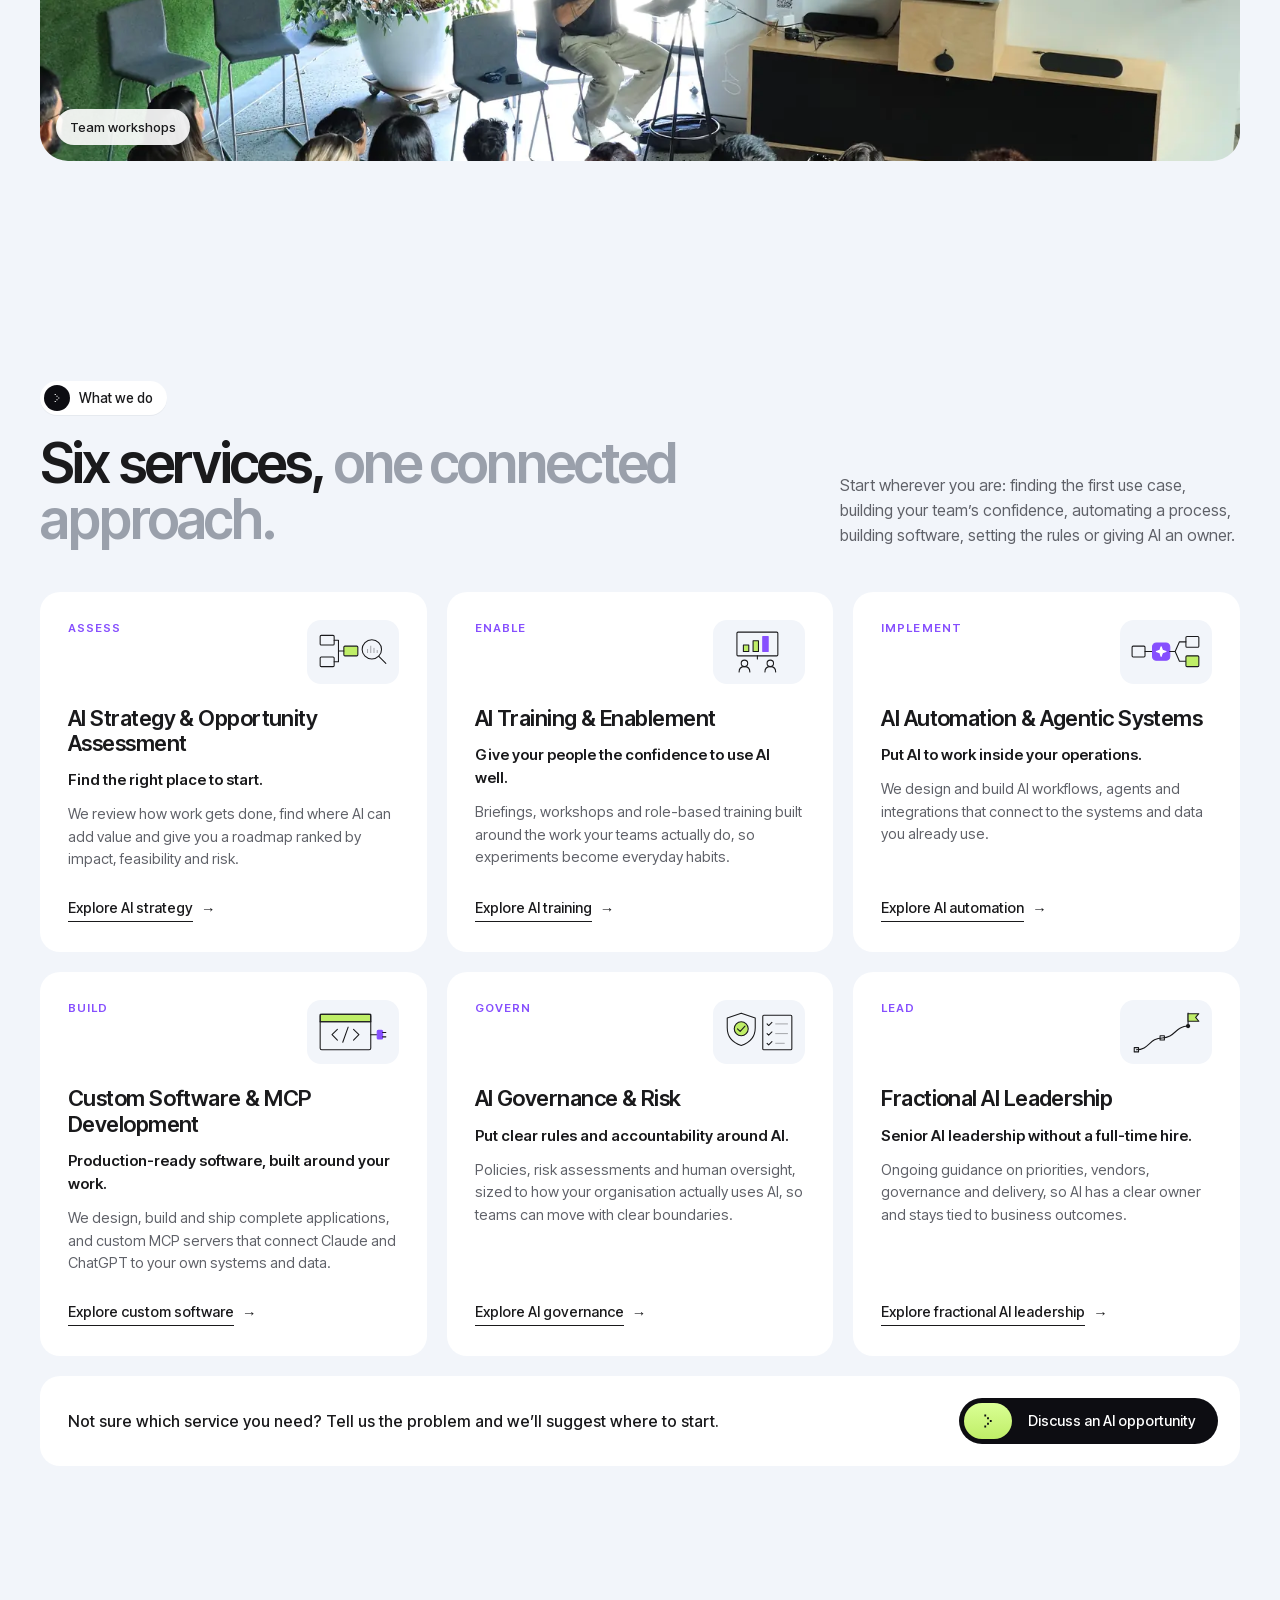
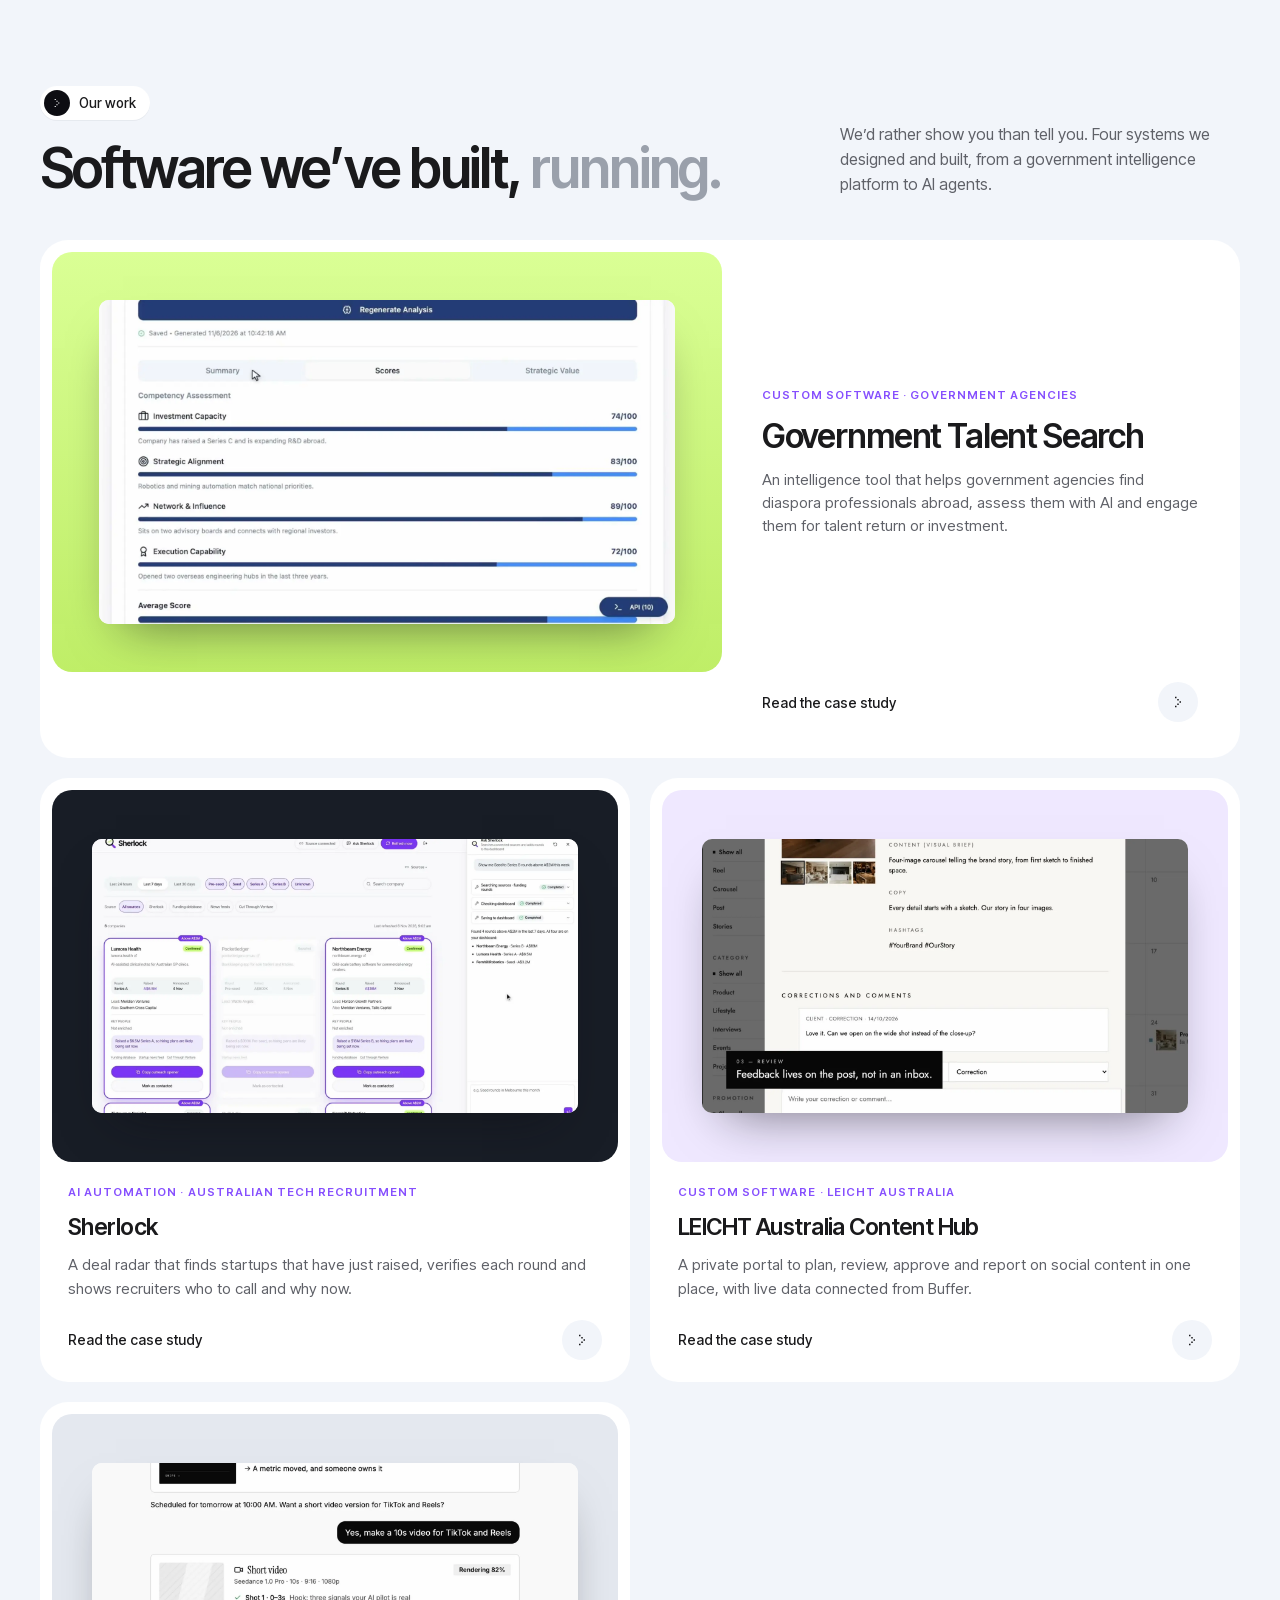
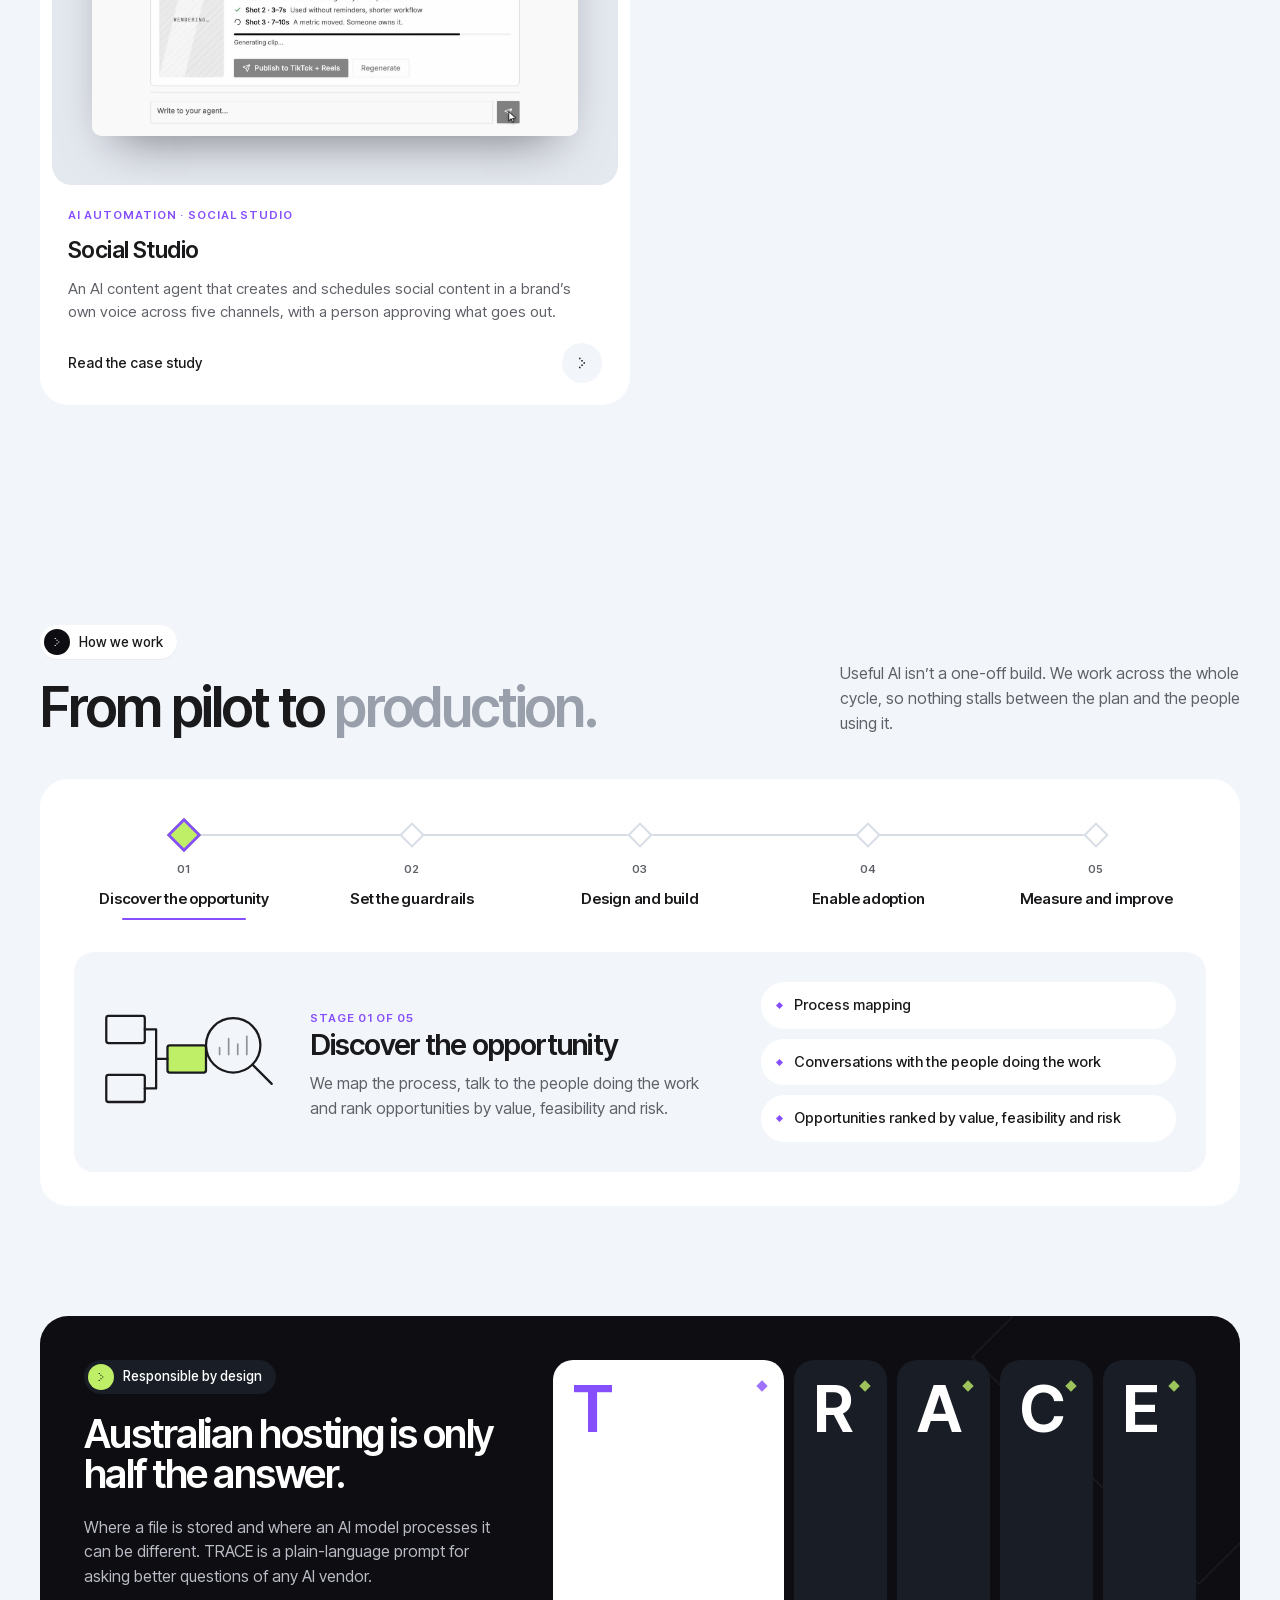
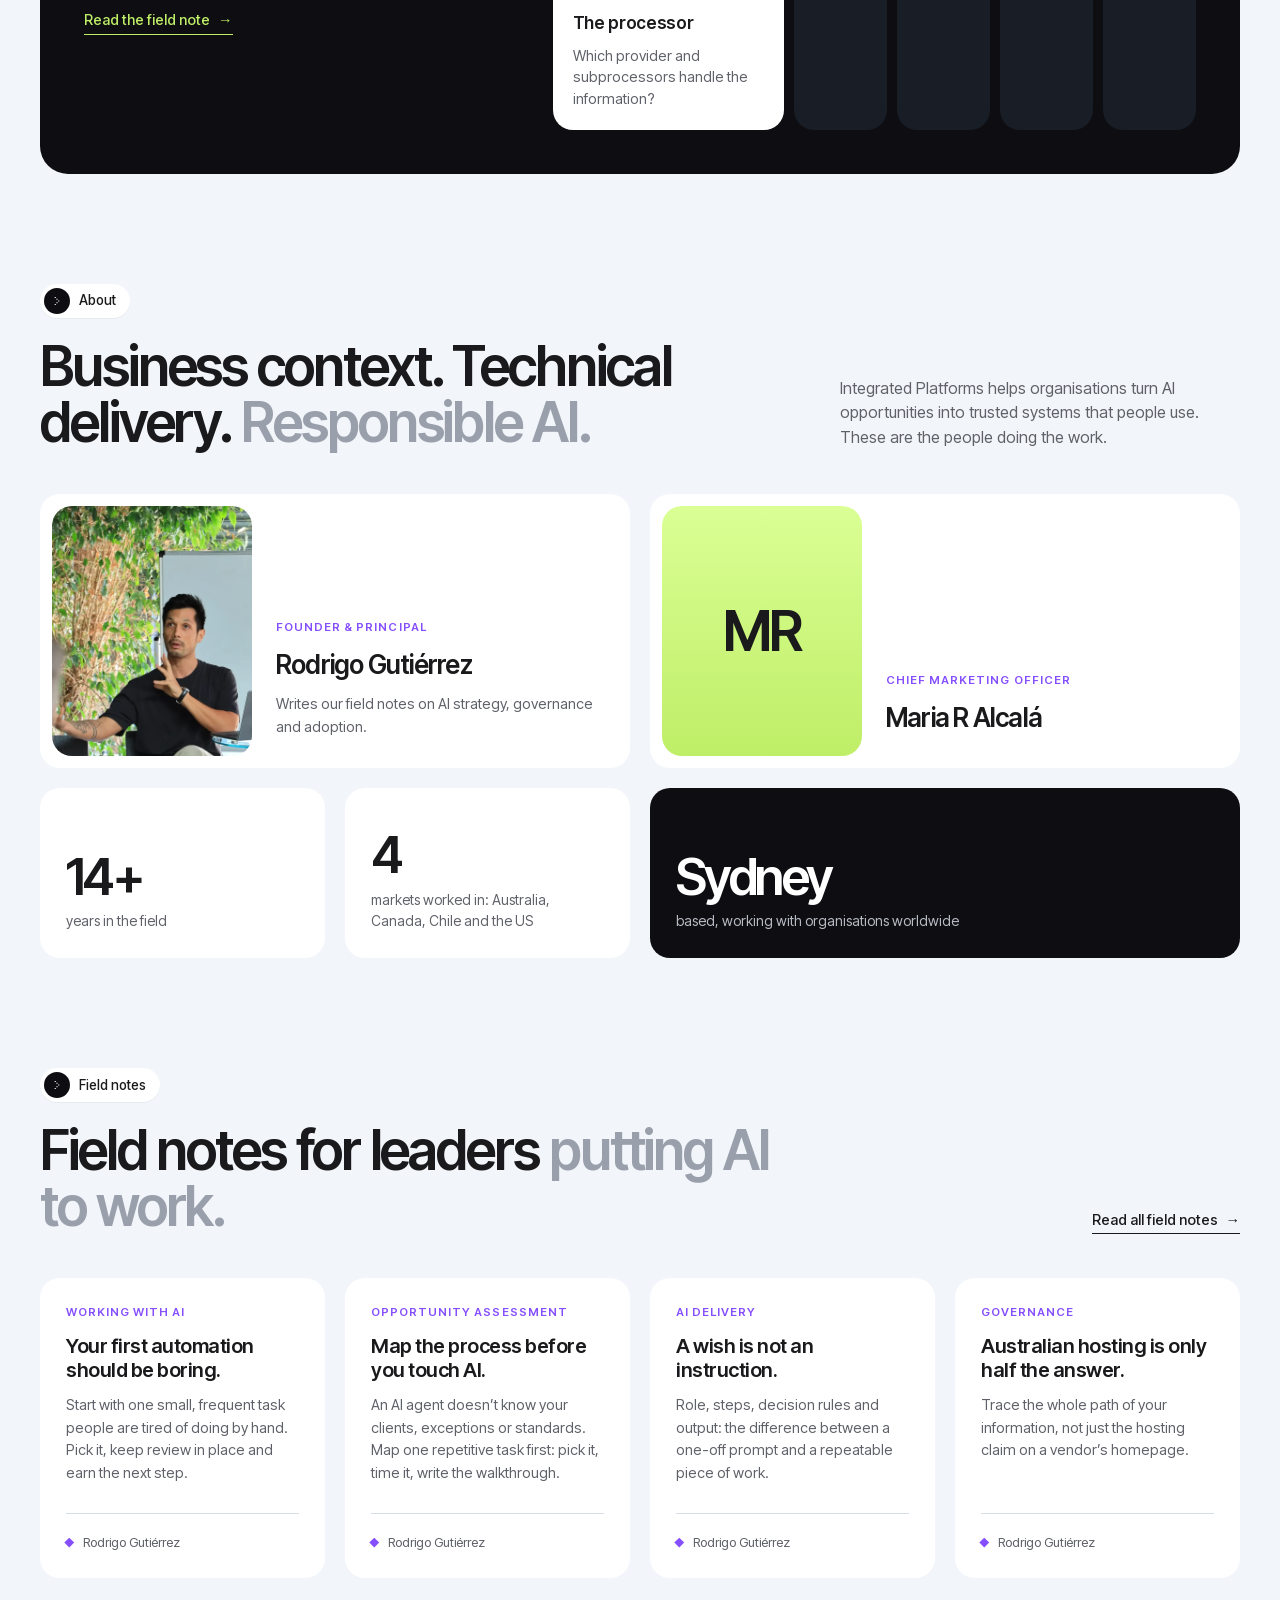
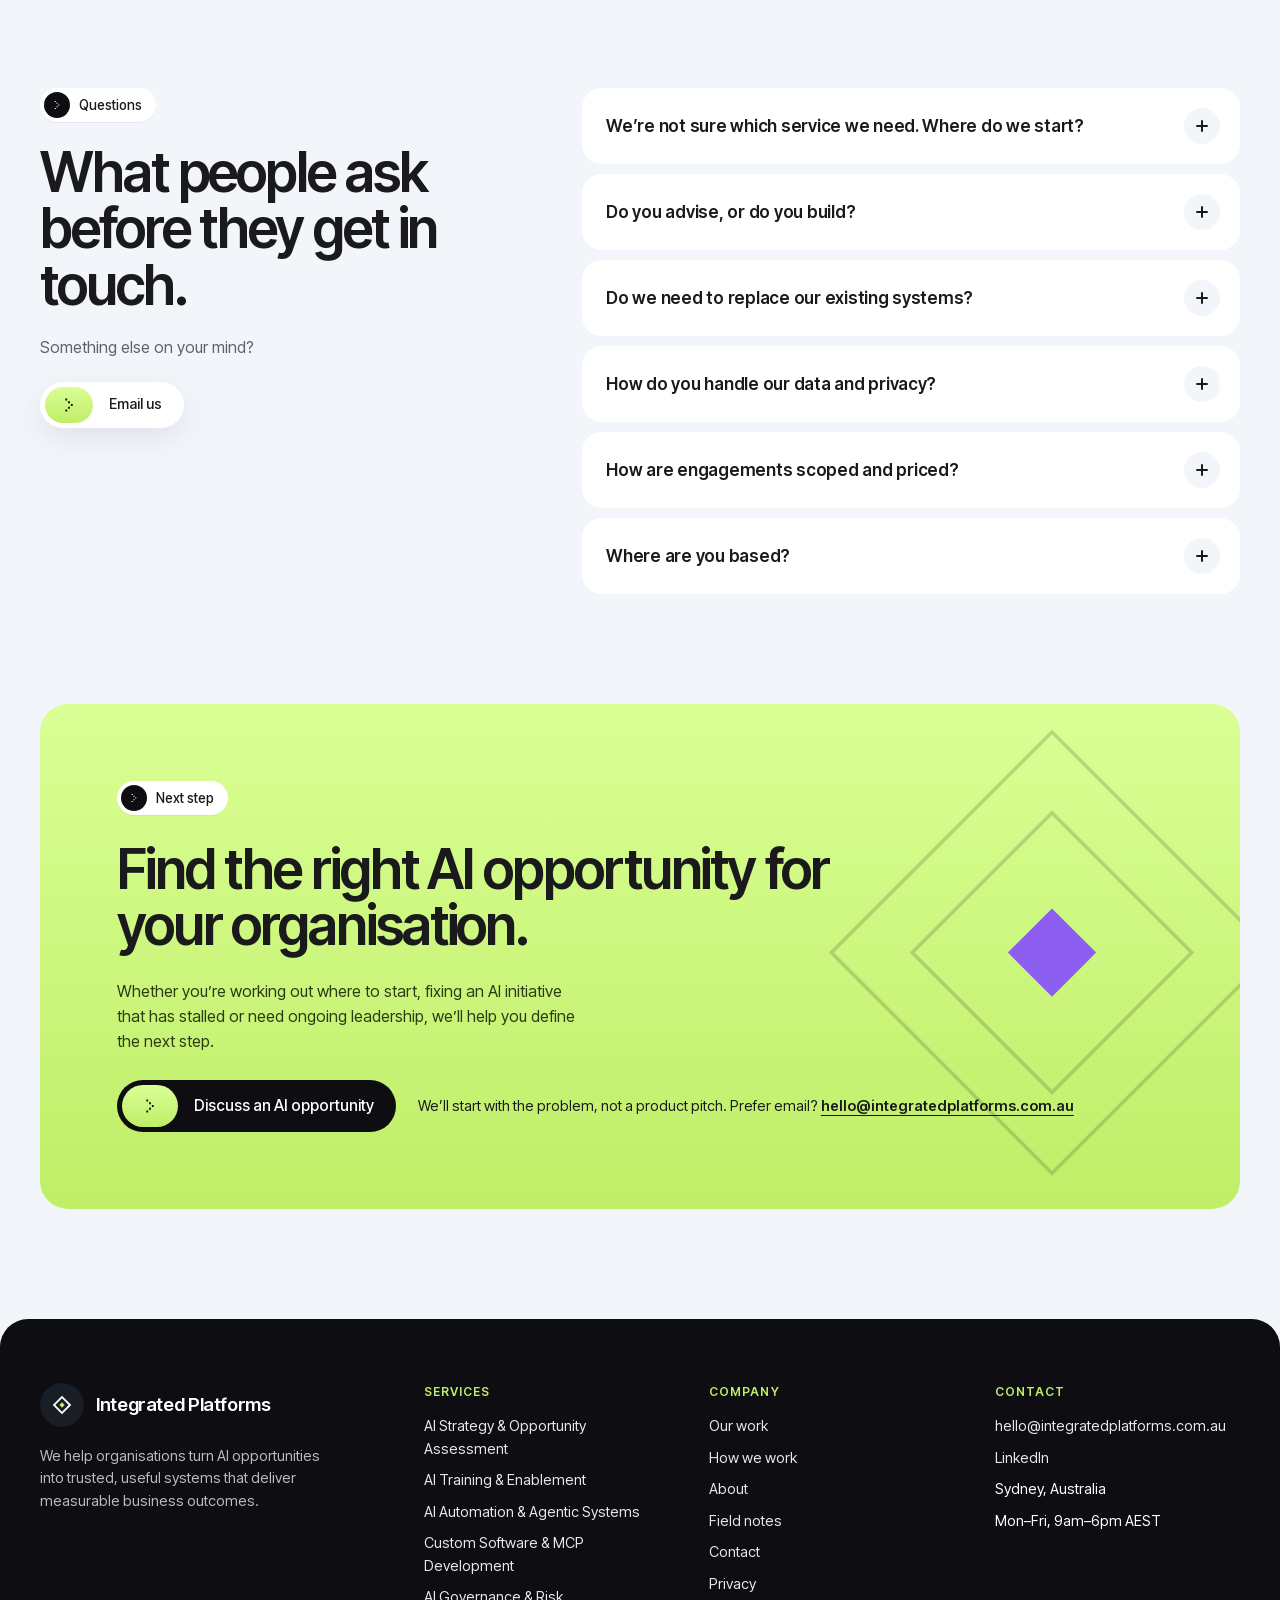
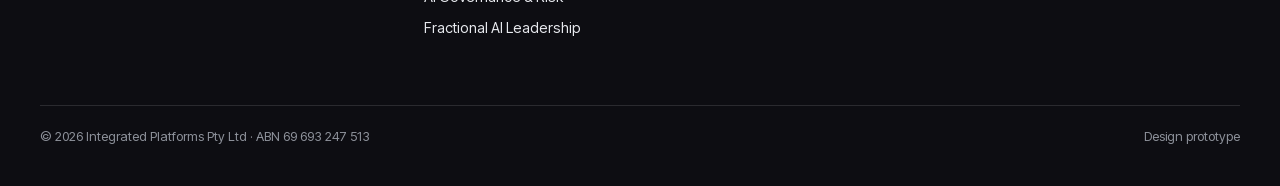
==== commit 4049f4d2: "Redesign from the Integrated Platforms brand Replace the earlier editorial layout with an original d" ====
--- a/index.html
+++ b/index.html
@@ -4,511 +4,299 @@
 <meta charset="utf-8">
 <meta name="robots" content="noindex, nofollow">
 <meta name="viewport" content="width=device-width, initial-scale=1">
-<meta name="theme-color" content="#daff95">
+<meta name="theme-color" content="#f2f5fa">
 <title>AI Strategy, Governance &amp; Implementation | Integrated Platforms</title>
 <meta name="description" content="Integrated Platforms helps organisations identify AI opportunities, establish governance, implement AI systems and enable adoption. Based in Sydney, working worldwide.">
 <link rel="icon" href="favicon.svg" type="image/svg+xml">
 <link rel="icon" href="favicon-32.png" sizes="32x32">
 <link rel="apple-touch-icon" href="apple-touch-icon.png">
-<link rel="preload" href="assets/fonts/HankenGrotesk-var.woff2" as="font" type="font/woff2" crossorigin>
+<link rel="preload" href="assets/fonts/InterTight-var.woff2" as="font" type="font/woff2" crossorigin>
 <link rel="stylesheet" href="css/site.css">
 </head>
 <body>
 <a class="skip" href="#main">Skip to content</a>
 
-<header class="mast">
-  <div class="shell nav-inner">
-    <a class="wordmark" href="./" aria-label="Integrated Platforms, home"><svg class="mark" viewBox="0 0 64 64" aria-hidden="true"><g transform="rotate(45 32 32)"><rect x="17" y="17" width="30" height="30" fill="none" stroke="currentColor" stroke-width="6"/><rect class="mark-core" x="27" y="27" width="10" height="10"/></g></svg>Integrated Platforms</a>
-    <button class="menu-toggle" type="button" aria-expanded="false" aria-controls="site-nav" hidden>Menu <span aria-hidden="true">+</span></button>
-    <nav id="site-nav" aria-label="Main">
-      <a href="#services">Services</a>
-      <a href="#work">Our work</a>
-      <a href="#process">How we work</a>
-      <a href="#founder">About</a>
-      <a href="#notes">Field notes</a>
-      <a class="nav-cta" href="contact/">Let’s talk</a>
-      <div class="nav-reach"><a href="mailto:hello@integratedplatforms.com.au">hello@integratedplatforms.com.au</a><span>Sydney, Australia · Working worldwide</span></div>
+<header class="top">
+  <div class="nav">
+    <a class="brand" href="./" aria-label="Integrated Platforms, home"><span class="logo"><svg viewBox="0 0 64 64" aria-hidden="true"><g transform="rotate(45 32 32)"><rect x="17" y="17" width="30" height="30" fill="none" stroke="#fff" stroke-width="5"/><rect x="27" y="27" width="10" height="10" fill="#bfee67"/></g></svg></span>Integrated Platforms</a>
+    <nav class="nav-links" aria-label="Main">
+      <a href="#services">Services</a><a href="#work">Our work</a><a href="#process">How we work</a><a href="#team">About</a><a href="#notes">Field notes</a>
     </nav>
+    <a class="pill pill--sm" href="contact/"><span class="chip"><svg viewBox="0 0 24 24" aria-hidden="true"><path d="M8 5h2v2H8zM11 8h2v2h-2zM14 11h2v2h-2zM11 14h2v2h-2zM8 17h2v2H8z"/></svg></span><span>Discuss an AI opportunity</span></a>
+    <button class="nav-toggle" type="button" aria-expanded="false" aria-controls="nav-panel" aria-label="Menu"><i></i><i></i></button>
+  </div>
+  <div class="nav-panel" id="nav-panel" hidden>
+    <a href="#services"><span class="dia"></span>Services</a><a href="#work"><span class="dia"></span>Our work</a><a href="#process"><span class="dia"></span>How we work</a><a href="#team"><span class="dia"></span>About</a><a href="#notes"><span class="dia"></span>Field notes</a>
+    <a class="pill" href="contact/"><span class="chip"><svg viewBox="0 0 24 24" aria-hidden="true"><path d="M8 5h2v2H8zM11 8h2v2h-2zM14 11h2v2h-2zM11 14h2v2h-2zM8 17h2v2H8z"/></svg></span><span>Discuss an AI opportunity</span></a>
   </div>
 </header>
 
 <main id="main">
 
-<!-- ============ HERO ============ -->
-<section class="hero">
-  <div class="shell">
-    <p class="eyebrow">AI strategy, governance &amp; implementation / Sydney, Australia</p>
-    <div class="hero-title">
-      <h1 aria-label="Build AI teams trust.">
-        <span class="mo-line" aria-hidden="true"><span class="mo-word">Build&nbsp;AI</span></span>
-        <span class="mo-line" aria-hidden="true"><span class="mo-word">Teams</span></span>
-        <span class="mo-line" aria-hidden="true"><span class="mo-word">Trust</span><span class="mo-dot">.</span></span>
-      </h1>
-      <div class="hero-icons" aria-hidden="true">
-        <figure>
-          <svg class="ill" viewBox="0 0 230 124"><rect x="2" y="2" width="226" height="120" rx="3"/><path d="M2 24h226"/><circle class="k" cx="14" cy="13" r="2.5"/><circle class="k" cx="23" cy="13" r="2.5"/><circle class="k" cx="32" cy="13" r="2.5"/><rect class="f" x="18" y="40" width="96" height="14"/><rect x="18" y="64" width="70" height="14"/><rect x="18" y="88" width="44" height="14"/><path class="s" d="M124 47h12M98 71h12M72 95h12"/><path d="M152 102c18 0 16-29 34-29s16-28 32-28"/><circle class="f" cx="152" cy="102" r="5"/><circle cx="186" cy="73" r="5"/><circle cx="218" cy="45" r="5"/></svg>
-          <figcaption>Strategy</figcaption>
-        </figure>
-        <figure>
-          <svg class="ill" viewBox="0 0 224 100"><rect x="2" y="10" width="56" height="80" rx="2"/><path class="s" d="M12 26h36M12 38h36M12 50h28M12 62h36M12 74h22"/><path d="M66 50h18M78 44l6 6-6 6"/><rect class="f" x="92" y="30" width="40" height="40" rx="8"/><path d="M112 38l3 9 9 3-9 3-3 9-3-9-9-3 9-3z"/><path d="M140 50h18M152 44l6 6-6 6"/><rect x="166" y="10" width="56" height="80" rx="2"/><path d="M176 30l4 4 7-8M176 52l4 4 7-8M176 74l4 4 7-8"/><path class="s" d="M194 31h18M194 53h18M194 75h18"/></svg>
-          <figcaption>Automation</figcaption>
-        </figure>
-        <figure>
-          <svg class="ill" viewBox="0 0 200 110"><path d="M60 6l46 16v30c0 30-20 48-46 56C34 100 14 82 14 52V22z"/><circle class="f" cx="60" cy="56" r="22"/><path d="M49 56l8 8 15-16"/><circle cx="150" cy="36" r="13"/><path d="M124 96c0-20 12-34 26-34s26 14 26 34"/><path class="s" d="M114 104h78"/></svg>
-          <figcaption>Governance</figcaption>
-        </figure>
+<!-- ================= HERO ================= -->
+<section class="hero shell">
+  <div class="hero-grid">
+    <div class="hero-copy">
+      <span class="badge" data-anim><span class="chev"><svg viewBox="0 0 24 24" aria-hidden="true"><path d="M8 5h2v2H8zM11 8h2v2h-2zM14 11h2v2h-2zM11 14h2v2h-2zM8 17h2v2H8z"/></svg></span>AI strategy · Governance · Implementation</span>
+      <h1 class="display" data-anim>Build AI teams <span class="soft">trust.</span></h1>
+      <p class="lede" data-anim>We help organisations find where AI is worth using, put the right safeguards around it, and build systems their teams trust and use.</p>
+      <div class="hero-actions" data-anim>
+        <a class="pill" href="contact/"><span class="chip"><svg viewBox="0 0 24 24" aria-hidden="true"><path d="M8 5h2v2H8zM11 8h2v2h-2zM14 11h2v2h-2zM11 14h2v2h-2zM8 17h2v2H8z"/></svg></span><span>Discuss an AI opportunity</span></a>
+        <a class="pill pill--light" href="#work"><span class="chip"><svg viewBox="0 0 24 24" aria-hidden="true"><path d="M8 5h2v2H8zM11 8h2v2h-2zM14 11h2v2h-2zM11 14h2v2h-2zM8 17h2v2H8z"/></svg></span><span>See our work</span></a>
       </div>
-    </div>
-    <div class="hero-actions">
-      <a class="btn btn--solid" href="contact/">Discuss an AI opportunity <svg class="i-arrow" viewBox="0 0 14 14" aria-hidden="true"><path d="M3 11 11 3M5 3h6v6"/></svg></a>
-      <a class="btn btn--line" href="#work">See our work</a>
-    </div>
-    <div class="hero-lede">
-      <p>We help organisations find where AI is worth using, put the right safeguards around it, and build systems their teams trust and use.</p>
-      <div class="hero-note">
-        <p>Working systems, not slide decks.</p>
-        <small>Based in Sydney · 14+ years in the field</small>
-      </div>
-    </div>
-  </div>
-</section>
-
-<!-- ============ FEATURED PROJECT ============ -->
-<section class="feature" aria-label="Featured project">
-  <div class="shell">
-    <a class="feature-card" href="https://integratedplatforms.com.au/work/government-talent-search" target="_blank" rel="noopener">
-      <div class="feature-stage" data-reveal="wipe">
-        <div class="monitor">
-          <div class="monitor-screen"><img src="assets/img/work-government-talent-search.webp" alt="Government Talent Search: a candidate's AI assessment with scores for investment capacity, strategic alignment, network and execution" width="1600" height="900" fetchpriority="high"></div>
-          <div class="monitor-neck"></div>
-          <div class="monitor-foot"></div>
-        </div>
-      </div>
-      <div class="feature-side">
-        <div>
-          <p class="eyebrow">Featured project</p>
-          <h2>Government <em>Talent Search.</em></h2>
-          <p>An intelligence tool that helps government agencies find diaspora professionals abroad, assess them with AI and engage them for talent return or investment.</p>
-        </div>
-        <div class="feature-foot"><span class="eyebrow">Custom software</span><span class="arrow-box"><svg class="i-arrow" viewBox="0 0 14 14" aria-hidden="true"><path d="M3 11 11 3M5 3h6v6"/></svg></span></div>
-      </div>
-    </a>
-    <div class="feature-caption"><span>Government Talent Search / Custom software for government agencies</span><a href="#work">Explore the work <svg class="i-arrow" viewBox="0 0 14 14" aria-hidden="true"><path d="M7 2v10M3 8l4 4 4-4"/></svg></a></div>
-  </div>
-</section>
-
-<!-- ============ SYDNEY LINE DRAWING ============ -->
-<section class="strip" data-observe aria-label="Sydney">
-  <div class="strip-frame">
-    <svg viewBox="0 0 1400 312" role="img" aria-label="Line drawing of Sydney: the Harbour Bridge, the Opera House, a ferry crossing the harbour and city towers labelled with our six services.">
-      <!-- sky -->
-      <g class="sun"><circle class="d" pathLength="1" cx="236" cy="84" r="20" style="--d:.9s"/><path class="d s" pathLength="1" d="M236 52V42M236 116v10M204 84h-10M268 84h10M213.4 61.4l-7-7M258.6 106.6l7 7M213.4 106.6l-7 7M258.6 61.4l7-7" style="--d:1.1s"/></g>
-      <g class="cloud-a"><path class="d s" pathLength="1" d="M600 84h104c0-9-7-15-15-15c-3-12-20-17-31-8c-9-7-24-3-27 8c-12-3-24 6-31 15z" style="--d:1.2s"/></g>
-      <g class="cloud-b"><path class="d s" pathLength="1" d="M1230 70h88c0-8-6-13-13-13c-3-10-17-14-26-7c-8-6-21-2-23 7c-11-2-21 5-26 13z" style="--d:1.4s"/></g>
-      <g class="gulls fade" style="--d:2.1s"><path class="d s" pathLength="1" d="M790 92q6-6 12 0q6-6 12 0M826 74q5-5 10 0q5-5 10 0M456 60q5-5 10 0q5-5 10 0"/></g>
-      <!-- shoreline + water -->
-      <path class="d" pathLength="1" d="M30 262H1370"/>
-      <path class="d s" pathLength="1" d="M50 278h70M150 278h120M300 278h40M372 286h90M520 278h60M600 286h40M690 278h110M80 294h40M240 294h60M460 296h50M640 296h70" style="--d:1s"/>
-      <!-- Harbour Bridge -->
-      <path class="d" pathLength="1" d="M40 214H544" style="--d:.1s"/>
-      <path class="d" pathLength="1" d="M118 262V182h28v80M430 262V182h28v80" style="--d:.15s"/>
-      <path class="d s" pathLength="1" d="M112 182h40M424 182h40M124 198h16M436 198h16M124 230h16M436 230h16" style="--d:.3s"/>
-      <path class="d" pathLength="1" d="M146 236Q288 62 430 236" style="--d:.35s"/>
-      <path class="d" pathLength="1" d="M160 236Q288 96 416 236" style="--d:.45s"/>
-      <path class="d s" pathLength="1" d="M194 204V214M210 192V214M226 182V214M242 175V214M258 170V214M274 167V214M290 166V214M306 167V214M322 171V214M338 177V214M354 185V214M370 195V214M386 207V214" style="--d:.7s"/>
-      <path class="d s" pathLength="1" d="M66 214v48M92 214v48M484 214v48M512 214v48" style="--d:.5s"/>
-      <g class="flag fade" style="--d:2.2s"><path class="d" pathLength="1" d="M288 149v-15"/><path class="lime" d="M288 134h15l-4 4.5 4 4.5h-15z"/></g>
-      <!-- Opera House -->
-      <path class="d" pathLength="1" d="M546 262V246h258v16" style="--d:.4s"/>
-      <path class="d" pathLength="1" d="M566 246Q568 214 592 198Q604 222 628 246M604 246Q608 200 640 176Q656 214 690 246M660 246Q664 190 700 160Q718 206 752 246M724 246Q728 210 748 190Q764 220 790 246" style="--d:.55s"/>
-      <path class="d s" pathLength="1" d="M592 198Q596 224 600 246M640 176Q646 214 652 246M700 160Q706 206 714 246M748 190Q752 222 758 246" style="--d:.9s"/>
-      <!-- city: six towers, one per service -->
-      <path class="d" pathLength="1" d="M836 262V150h56v112" style="--d:.5s"/>
-      <path class="d s" pathLength="1" d="M846 166h36M846 182h36M846 198h36M846 214h36M846 230h36M846 246h36" style="--d:1s"/>
-      <path class="d" pathLength="1" d="M904 262V118h52v144M930 118v-14" style="--d:.6s"/>
-      <path class="d s" pathLength="1" d="M917 132v118M930 132v118M943 132v118" style="--d:1.05s"/>
-      <path class="d" pathLength="1" d="M986 262V120M994 262V120M972 120V102a6 6 0 0 1 6-6h24a6 6 0 0 1 6 6v18zM990 96V54" style="--d:.65s"/>
-      <path class="d s" pathLength="1" d="M972 109h36M986 120L966 262M994 120L1014 262" style="--d:1.1s"/>
-      <circle class="lime beacon fade" cx="990" cy="51" r="3.5" style="--d:2.3s"/>
-      <path class="d" pathLength="1" d="M1024 262V138h58v124" style="--d:.7s"/>
-      <path class="d s" pathLength="1" d="M1034 154h38M1034 170h38M1034 186h38M1034 202h38M1034 218h38M1034 234h38" style="--d:1.15s"/>
-      <rect class="ip-fill" x="1098" y="100" width="70" height="162"/>
-      <path class="d" pathLength="1" d="M1098 262V100h70v162" style="--d:.75s"/>
-      <path class="d s ink" pathLength="1" d="M1110 150h46M1110 166h46M1110 182h46M1110 198h46M1110 214h46M1110 230h46" style="--d:1.6s"/>
-      <text class="ink-t fade" x="1108" y="128" style="--d:2s">IP.</text>
-      <path class="d" pathLength="1" d="M1150 100V40M1100 46H1222M1150 40l-48 6M1150 40l72 6M1104 46v9h14v-9" style="--d:1.2s"/>
-      <g class="hook fade" style="--d:2.4s"><path class="d s" pathLength="1" d="M1196 46v26"/><rect class="lime" x="1182" y="72" width="28" height="17"/><text class="ink-t" x="1187" y="85" style="font-size:11px">AI</text></g>
-      <path class="d" pathLength="1" d="M1182 262V160h54v102" style="--d:.8s"/>
-      <path class="d s" pathLength="1" d="M1195 172v78M1209 172v78M1223 172v78" style="--d:1.2s"/>
-      <path class="d" pathLength="1" d="M1248 262V126h52v136M1258 126v-12h32v12" style="--d:.85s"/>
-      <path class="d s" pathLength="1" d="M1258 142h32M1258 158h32M1258 174h32M1258 190h32M1258 206h32M1258 222h32M1258 238h32" style="--d:1.25s"/>
-      <path class="d" pathLength="1" d="M1312 262V180h48v82" style="--d:.9s"/>
-      <!-- ferry (Sydney green-and-gold, in our lime) -->
-      <g class="ferry" transform="translate(300 258)"><path class="lime" d="M14 0v-12h40V0z"/><path class="d" pathLength="1" d="M0 0h70l-9 11H9zM14 0v-12h40V0M42-12v-9h7v9"/><path class="d s ink" pathLength="1" d="M20-6h4M28-6h4M36-6h4"/></g>
-      <!-- labels -->
-      <g class="fade" style="--d:2s">
-        <text x="864" y="286" text-anchor="middle" class="num">01</text><text x="864" y="301" text-anchor="middle">ASSESS</text>
-        <text x="930" y="286" text-anchor="middle" class="num">02</text><text x="930" y="301" text-anchor="middle">ENABLE</text>
-        <text x="1053" y="286" text-anchor="middle" class="num">03</text><text x="1053" y="301" text-anchor="middle">IMPLEMENT</text>
-        <text x="1133" y="286" text-anchor="middle" class="num">04</text><text x="1133" y="301" text-anchor="middle">BUILD</text>
-        <text x="1209" y="286" text-anchor="middle" class="num">05</text><text x="1209" y="301" text-anchor="middle">GOVERN</text>
-        <text x="1274" y="286" text-anchor="middle" class="num">06</text><text x="1274" y="301" text-anchor="middle">LEAD</text>
-      </g>
-    </svg>
-  </div>
-</section>
-
-<!-- ============ SELECTED WORK ============ -->
-<section class="work shell" id="work">
-  <div class="section-head">
-    <p class="eyebrow" data-reveal>Selected work</p>
-    <h2 class="title" data-reveal>Selected <em>work.</em></h2>
-    <p data-reveal>Software we’ve built, running. We’d rather show you than tell you: four systems we designed and built.</p>
+      <p class="facts" data-anim>Based in Sydney <span class="dia"></span> 14+ years in the field <span class="dia"></span> Working worldwide</p>
+    </div>
+
+    <figure class="flow" data-flow data-anim aria-label="Illustration: requests go in, AI drafts a response, a person approves it, and the result is synced to your systems. Some items are returned with notes.">
+      <div class="flow-head"><span class="flow-live">Workflow</span><span class="flow-note" style="margin:0">Illustration</span></div>
+      <p class="flow-title">AI does the first pass. A person decides what goes out.</p>
+      <svg viewBox="0 0 520 300" aria-hidden="true">
+        <path class="track" d="M112 80H218M260 112V183M302 215H408M218 215H112"/>
+        <path class="track-flow" d="M112 80H218M260 112V183M302 215H408"/>
+        <!-- A: requests in -->
+        <g data-node="a"><rect x="28" y="48" width="84" height="64" rx="16" fill="#181d26" stroke="#ffffff33"/><path d="M58 64h20l6 6v24H58z" fill="none" stroke="#fff" stroke-width="2" stroke-linejoin="round"/><path d="M63 76h14M63 82h14M63 88h9" stroke="#fff" stroke-opacity=".5" stroke-width="1.6"/><text class="node-label" x="70" y="134" text-anchor="middle">Requests in</text><text class="node-sub" x="70" y="149" text-anchor="middle">EMAIL · FORMS · DOCS</text></g>
+        <!-- B: AI drafts -->
+        <g data-node="b"><rect x="218" y="48" width="84" height="64" rx="16" fill="#864ffe"/><path d="M260 62l3.6 10.4L274 76l-10.4 3.6L260 90l-3.6-10.4L246 76l10.4-3.6z" fill="#fff"/><text class="node-label" x="330" y="74">AI drafts</text><text class="node-sub" x="330" y="89">WITHIN SET PERMISSIONS</text></g>
+        <!-- C: person approves -->
+        <g data-node="c"><rect x="218" y="183" width="84" height="64" rx="16" fill="#bfee67"/><circle cx="252" cy="207" r="7" fill="none" stroke="#0d0d12" stroke-width="2"/><path d="M240 231c0-8 5-12 12-12s12 4 12 12" fill="none" stroke="#0d0d12" stroke-width="2" stroke-linecap="round"/><path d="M270 212l5 5 9-10" fill="none" stroke="#0d0d12" stroke-width="2.4" stroke-linecap="round" stroke-linejoin="round"/><text class="node-label" x="260" y="270" text-anchor="middle">A person approves</text></g>
+        <!-- D: your systems -->
+        <g data-node="d"><rect x="408" y="183" width="84" height="64" rx="16" fill="#181d26" stroke="#ffffff33"/><ellipse cx="450" cy="200" rx="15" ry="5" fill="none" stroke="#fff" stroke-width="2"/><path d="M435 200v26c0 2.8 6.7 5 15 5s15-2.2 15-5v-26M435 213c0 2.8 6.7 5 15 5s15-2.2 15-5" fill="none" stroke="#fff" stroke-width="2"/><text class="node-label" x="450" y="270" text-anchor="middle">Your systems</text></g>
+        <!-- E: returned -->
+        <g data-node="e"><rect x="28" y="183" width="84" height="64" rx="16" fill="none" stroke="#ffffff40" stroke-dasharray="4 5"/><path d="M60 222a12 12 0 1 0 2-14M60 200v9h9" fill="none" stroke="#fff" stroke-opacity=".75" stroke-width="2" stroke-linecap="round" stroke-linejoin="round"/><text class="node-label" x="70" y="270" text-anchor="middle">Returned with notes</text></g>
+        <g data-tokens></g>
+      </svg>
+      <div class="flow-stats"><div><b data-stat="drafted">0</b><span>Drafted by AI</span></div><div><b data-stat="approved">0</b><span>Approved by a person</span></div><div><b data-stat="returned">0</b><span>Returned with notes</span></div></div>
+      <div class="flow-log" data-log aria-live="off"><p>Human approval for consequential actions, built in.</p></div>
+    </figure>
+  </div>
+</section>
+
+<!-- ================= APPROACH ================= -->
+<section class="sec shell" id="approach">
+  <div class="approach-grid">
+    <div class="approach-copy">
+      <span class="badge" data-anim><span class="chev"><svg viewBox="0 0 24 24" aria-hidden="true"><path d="M8 5h2v2H8zM11 8h2v2h-2zM14 11h2v2h-2zM11 14h2v2h-2zM8 17h2v2H8z"/></svg></span>Our approach</span>
+      <h2 class="h2" data-anim>Good AI starts with the right problem.</h2>
+      <p data-anim>Most AI projects start with a tool. We start with the work: where time is lost, where decisions stall, where information gets trapped and where customers wait.</p>
+      <p data-anim>Then we bring business context, technical delivery and responsible AI practice together, so what we recommend fits how your organisation runs, and what we build fits the people who use it.</p>
+    </div>
+    <div class="principles">
+      <div class="principle card" data-anim><span class="dia"></span><h3>Business-led</h3><p>Every engagement starts with a business problem and a measure of success, not a tool.</p></div>
+      <div class="principle card" data-anim><span class="dia dia--lime"></span><h3>Delivery, not just advice</h3><p>We take work from assessment through design, build and handover. You get working systems, not slide decks.</p></div>
+      <div class="principle card" data-anim><span class="dia dia--lime"></span><h3>Responsible by design</h3><p>Privacy, security, human oversight and accountability are part of the design from day one.</p></div>
+      <div class="principle card" data-anim><span class="dia"></span><h3>Built for adoption</h3><p>We design around real workflows and train the people expected to use the system.</p></div>
+    </div>
+    <figure class="photo approach-photo" data-anim="diamond"><img src="assets/img/photo-room.webp" alt="Rodrigo Gutiérrez leading a workshop for a full room" width="1600" height="1066" loading="lazy"><figcaption>Team workshops</figcaption></figure>
+  </div>
+</section>
+
+<!-- ================= SERVICES ================= -->
+<section class="sec shell" id="services">
+  <div class="sec-head">
+    <div>
+      <span class="badge" data-anim><span class="chev"><svg viewBox="0 0 24 24" aria-hidden="true"><path d="M8 5h2v2H8zM11 8h2v2h-2zM14 11h2v2h-2zM11 14h2v2h-2zM8 17h2v2H8z"/></svg></span>What we do</span>
+      <h2 class="h2" data-anim>Six services, <span class="soft">one connected approach.</span></h2>
+    </div>
+    <p data-anim>Start wherever you are: finding the first use case, building your team’s confidence, automating a process, building software, setting the rules or giving AI an owner.</p>
+  </div>
+  <div class="svc-grid">
+    <a class="svc card" href="https://integratedplatforms.com.au/services/ai-strategy" target="_blank" rel="noopener" data-anim>
+      <div class="svc-top"><span class="label">Assess</span><span class="svc-icon" aria-hidden="true"><svg class="ill" viewBox="0 0 130 80"><rect x="4" y="10" width="26" height="18" rx="2"/><rect x="4" y="50" width="26" height="18" rx="2"/><rect class="f" x="48" y="30" width="26" height="18" rx="2"/><path d="M30 19h8v20h10M30 59h8V39"/><circle cx="100" cy="36" r="18"/><path d="M113 49l13 13"/><path class="s" d="M92 42v-6M98 42v-12M104 42v-8M110 42v-4"/></svg></span></div>
+      <h3>AI Strategy &amp; Opportunity Assessment</h3><strong>Find the right place to start.</strong>
+      <p>We review how work gets done, find where AI can add value and give you a roadmap ranked by impact, feasibility and risk.</p>
+      <span class="arrow-link"><span>Explore AI strategy</span></span><span class="corner" aria-hidden="true"></span>
+    </a>
+    <a class="svc card" href="https://integratedplatforms.com.au/services/ai-training" target="_blank" rel="noopener" data-anim>
+      <div class="svc-top"><span class="label">Enable</span><span class="svc-icon" aria-hidden="true"><svg class="ill" viewBox="0 0 130 80"><rect x="24" y="4" width="76" height="44" rx="2"/><rect class="f" x="36" y="28" width="10" height="12"/><rect class="f" x="54" y="20" width="10" height="20"/><rect class="p" x="72" y="12" width="10" height="28"/><path d="M62 48v6"/><circle cx="38" cy="62" r="6"/><path d="M28 78c0-7 4-10 10-10s10 3 10 10"/><circle cx="86" cy="62" r="6"/><path d="M76 78c0-7 4-10 10-10s10 3 10 10"/></svg></span></div>
+      <h3>AI Training &amp; Enablement</h3><strong>Give your people the confidence to use AI well.</strong>
+      <p>Briefings, workshops and role-based training built around the work your teams actually do, so experiments become everyday habits.</p>
+      <span class="arrow-link"><span>Explore AI training</span></span><span class="corner" aria-hidden="true"></span>
+    </a>
+    <a class="svc card" href="https://integratedplatforms.com.au/services/ai-automation" target="_blank" rel="noopener" data-anim>
+      <div class="svc-top"><span class="label">Implement</span><span class="svc-icon" aria-hidden="true"><svg class="ill" viewBox="0 0 130 80"><rect x="2" y="30" width="24" height="20" rx="2"/><path d="M26 40h14"/><rect class="p" x="40" y="24" width="32" height="32" rx="7"/><path d="M56 31l2.4 6.6L65 40l-6.6 2.4L56 49l-2.4-6.6L47 40l6.6-2.4z" stroke="#fff" fill="#fff"/><path d="M72 40h10l8-18h12M82 40l8 18h12"/><rect x="102" y="12" width="24" height="20" rx="2"/><rect class="f" x="102" y="48" width="24" height="20" rx="2"/></svg></span></div>
+      <h3>AI Automation &amp; Agentic Systems</h3><strong>Put AI to work inside your operations.</strong>
+      <p>We design and build AI workflows, agents and integrations that connect to the systems and data you already use.</p>
+      <span class="arrow-link"><span>Explore AI automation</span></span><span class="corner" aria-hidden="true"></span>
+    </a>
+    <a class="svc card" href="https://integratedplatforms.com.au/services/custom-software" target="_blank" rel="noopener" data-anim>
+      <div class="svc-top"><span class="label">Build</span><span class="svc-icon" aria-hidden="true"><svg class="ill" viewBox="0 0 130 80"><rect class="f" x="4" y="6" width="94" height="14"/><rect x="4" y="6" width="94" height="66" rx="3"/><path d="M4 20h94M36 34l-10 10 10 10M66 34l10 10-10 10M56 30l-10 28M98 44h12"/><rect class="p" x="110" y="36" width="10" height="16" rx="2"/><path d="M120 40h6M120 48h6"/></svg></span></div>
+      <h3>Custom Software &amp; MCP Development</h3><strong>Production-ready software, built around your work.</strong>
+      <p>We design, build and ship complete applications, and custom MCP servers that connect Claude and ChatGPT to your own systems and data.</p>
+      <span class="arrow-link"><span>Explore custom software</span></span><span class="corner" aria-hidden="true"></span>
+    </a>
+    <a class="svc card" href="https://integratedplatforms.com.au/services/ai-governance" target="_blank" rel="noopener" data-anim>
+      <div class="svc-top"><span class="label">Govern</span><span class="svc-icon" aria-hidden="true"><svg class="ill" viewBox="0 0 130 80"><path d="M32 4l26 9v18c0 18-11 28-26 33C17 59 6 49 6 31V13z"/><circle class="f" cx="32" cy="33" r="13"/><path d="M25 33l5 5 9-10"/><rect x="72" y="8" width="54" height="64" rx="2"/><path d="M80 24l3 3 6-6M80 42l3 3 6-6M80 60l3 3 6-6"/><path class="s" d="M96 24h22M96 42h22M96 60h16"/></svg></span></div>
+      <h3>AI Governance &amp; Risk</h3><strong>Put clear rules and accountability around AI.</strong>
+      <p>Policies, risk assessments and human oversight, sized to how your organisation actually uses AI, so teams can move with clear boundaries.</p>
+      <span class="arrow-link"><span>Explore AI governance</span></span><span class="corner" aria-hidden="true"></span>
+    </a>
+    <a class="svc card" href="https://integratedplatforms.com.au/services/fractional-ai-leadership" target="_blank" rel="noopener" data-anim>
+      <div class="svc-top"><span class="label">Lead</span><span class="svc-icon" aria-hidden="true"><svg class="ill" viewBox="0 0 130 80"><path d="M10 72c24 0 24-22 48-22s24-22 48-22"/><rect x="6" y="68" width="8" height="8"/><rect x="54" y="46" width="8" height="8"/><path d="M106 28V4"/><path class="f" d="M106 5h20l-6 7 6 7h-20z"/><circle class="k" cx="106" cy="28" r="4"/></svg></span></div>
+      <h3>Fractional AI Leadership</h3><strong>Senior AI leadership without a full-time hire.</strong>
+      <p>Ongoing guidance on priorities, vendors, governance and delivery, so AI has a clear owner and stays tied to business outcomes.</p>
+      <span class="arrow-link"><span>Explore fractional AI leadership</span></span><span class="corner" aria-hidden="true"></span>
+    </a>
+  </div>
+  <div class="svc-note card" data-anim>
+    <p>Not sure which service you need? Tell us the problem and we’ll suggest where to start.</p>
+    <a class="pill pill--sm" href="contact/"><span class="chip"><svg viewBox="0 0 24 24" aria-hidden="true"><path d="M8 5h2v2H8zM11 8h2v2h-2zM14 11h2v2h-2zM11 14h2v2h-2zM8 17h2v2H8z"/></svg></span><span>Discuss an AI opportunity</span></a>
+  </div>
+</section>
+
+<!-- ================= WORK ================= -->
+<section class="sec shell" id="work">
+  <div class="sec-head">
+    <div>
+      <span class="badge" data-anim><span class="chev"><svg viewBox="0 0 24 24" aria-hidden="true"><path d="M8 5h2v2H8zM11 8h2v2h-2zM14 11h2v2h-2zM11 14h2v2h-2zM8 17h2v2H8z"/></svg></span>Our work</span>
+      <h2 class="h2" data-anim>Software we’ve built, <span class="soft">running.</span></h2>
+    </div>
+    <p data-anim>We’d rather show you than tell you. Four systems we designed and built, from a government intelligence platform to AI agents.</p>
   </div>
   <div class="work-grid">
-    <a class="work-item wide" href="https://integratedplatforms.com.au/work/government-talent-search" target="_blank" rel="noopener">
-      <div class="work-media" style="--bg:#e4e8ef" data-reveal="wipe">
-        <div class="frame"><div class="frame-bar"><i></i><i></i><i></i></div><img src="assets/img/work-government-talent-search.webp" alt="Government Talent Search candidate assessment screen" width="1600" height="900" loading="lazy"></div>
-        <span class="arrow-box"><svg class="i-arrow" viewBox="0 0 14 14" aria-hidden="true"><path d="M3 11 11 3M5 3h6v6"/></svg></span>
-      </div>
-      <div class="work-caption" data-reveal><span class="eyebrow">01</span><div><h3>Government Talent Search</h3><p>Custom software · Government agencies</p></div></div>
-    </a>
-    <a class="work-item" href="https://integratedplatforms.com.au/work/sherlock" target="_blank" rel="noopener">
-      <div class="work-media" style="--bg:#13171e" data-reveal="wipe">
-        <div class="frame"><div class="frame-bar"><i></i><i></i><i></i></div><img src="assets/img/work-sherlock.webp" alt="Sherlock deal radar with verified funding rounds" width="1600" height="900" loading="lazy"></div>
-        <span class="arrow-box"><svg class="i-arrow" viewBox="0 0 14 14" aria-hidden="true"><path d="M3 11 11 3M5 3h6v6"/></svg></span>
-      </div>
-      <div class="work-caption" data-reveal><span class="eyebrow">02</span><div><h3>Sherlock</h3><p>AI automation · Australian tech recruitment</p></div></div>
-    </a>
-    <a class="work-item offset" href="https://integratedplatforms.com.au/work/content-hub" target="_blank" rel="noopener">
-      <div class="work-media" style="--bg:#864ffe" data-reveal="wipe">
-        <div class="frame"><div class="frame-bar"><i></i><i></i><i></i></div><img src="assets/img/work-content-hub.webp" alt="LEICHT Australia Content Hub post review with threaded corrections" width="1200" height="675" loading="lazy"></div>
-        <span class="arrow-box"><svg class="i-arrow" viewBox="0 0 14 14" aria-hidden="true"><path d="M3 11 11 3M5 3h6v6"/></svg></span>
-      </div>
-      <div class="work-caption" data-reveal><span class="eyebrow">03</span><div><h3>LEICHT Australia Content Hub</h3><p>Custom software · LEICHT Australia</p></div></div>
-    </a>
-    <a class="work-item wide" href="https://integratedplatforms.com.au/work/social-studio" target="_blank" rel="noopener">
-      <div class="work-media" style="--bg:var(--lime-grad)" data-reveal="wipe">
-        <div class="frame"><div class="frame-bar"><i></i><i></i><i></i></div><img src="assets/img/work-social-studio.webp" alt="Social Studio agent drafting a short video for TikTok and Reels" width="1200" height="675" loading="lazy"></div>
-        <span class="arrow-box"><svg class="i-arrow" viewBox="0 0 14 14" aria-hidden="true"><path d="M3 11 11 3M5 3h6v6"/></svg></span>
-      </div>
-      <div class="work-caption" data-reveal><span class="eyebrow">04</span><div><h3>Social Studio</h3><p>AI automation · Social Studio</p></div></div>
-    </a>
-  </div>
-</section>
-
-<!-- ============ IN OUR WORDS ============ -->
-<section class="words">
-  <div class="shell words-grid">
-    <div>
-      <p class="eyebrow" data-reveal>Field notes</p>
-      <h2 class="title" style="margin-top:18px" data-reveal>In our <em>words.</em></h2>
-    </div>
-    <figure style="margin:0" data-reveal>
-      <span class="qmark" aria-hidden="true">“</span>
-      <blockquote>The work that lasts rarely begins with a grand “AI transformation.” It starts with one small, frequent piece of work that people are genuinely tired of doing by hand. The first version does not need to do everything. It needs to remove one useful slice of the work. <mark>Small wins are not small if they change a weekly habit.</mark></blockquote>
-      <figcaption><span><b>Rodrigo Gutiérrez</b> · Your first automation should be boring.</span><a class="tlink" href="https://integratedplatforms.com.au/field-notes/first-automation-should-be-boring" target="_blank" rel="noopener">Read the note <svg class="i-arrow" viewBox="0 0 14 14" aria-hidden="true"><path d="M3 11 11 3M5 3h6v6"/></svg></a></figcaption>
-    </figure>
-    <figure class="quote-card" style="margin:0" data-reveal>
-      <p>“Where a file is stored and where an AI model processes it can be different.”</p>
-      <small><strong>Australian hosting is only half the answer.</strong>Field note · Governance</small>
-    </figure>
-  </div>
-</section>
-
-<!-- ============ STATEMENT ============ -->
-<section class="statement shell" aria-label="About Integrated Platforms">
-  <p class="eyebrow">Integrated Platforms</p>
-  <p class="statement-text" data-split-words>AI strategy, training, automation, software, governance and leadership for organisations in Australia and beyond, <em>delivered from Sydney.</em></p>
-  <div class="photo-row">
-    <figure><div class="ph" data-reveal="wipe"><img src="assets/img/photo-room.webp" alt="Rodrigo Gutiérrez leading a workshop for a full room" width="1600" height="1066" loading="lazy"></div><figcaption>Team workshops</figcaption></figure>
-    <figure><div class="ph" data-reveal="wipe"><img src="assets/img/photo-live-demo.webp" alt="A live demo presented to an audience" width="1600" height="1066" loading="lazy"></div><figcaption>Live demos</figcaption></figure>
-    <figure><div class="ph" data-reveal="wipe"><img src="assets/img/photo-governance.webp" alt="An executive briefing on responsible AI and governance in a boardroom" width="1600" height="1066" loading="lazy"></div><figcaption>Executive briefings</figcaption></figure>
-  </div>
-</section>
-
-<!-- ============ SERVICES ============ -->
-<section class="services shell" id="services">
-  <div class="section-head">
-    <p class="eyebrow" data-reveal>What we do</p>
-    <h2 class="title" data-reveal>Services.</h2>
-    <p data-reveal>Six services, one connected approach. Start wherever you are: finding the first use case, building your team’s confidence, automating a process, building software, setting the rules or giving AI an owner.</p>
-  </div>
-  <div class="svc-list">
-    <a class="svc" href="https://integratedplatforms.com.au/services/ai-strategy" target="_blank" rel="noopener" data-reveal>
-      <span class="svc-num">01</span>
-      <h3><small>Assess</small>AI strategy &amp; opportunity assessment</h3>
-      <span class="svc-icon" aria-hidden="true"><svg class="ill" viewBox="0 0 130 80"><rect x="4" y="10" width="26" height="18" rx="2"/><rect x="4" y="50" width="26" height="18" rx="2"/><rect class="f" x="48" y="30" width="26" height="18" rx="2"/><path d="M30 19h8v20h10M30 59h8V39"/><circle cx="100" cy="36" r="18"/><path d="M113 49l13 13"/><path class="s" d="M92 42v-6M98 42v-12M104 42v-8M110 42v-4"/></svg></span>
-      <p>Find the right place to start. We review how work gets done, find where AI can add value and give you a roadmap ranked by impact, feasibility and risk.</p>
-      <svg class="i-arrow" viewBox="0 0 14 14" aria-hidden="true"><path d="M3 11 11 3M5 3h6v6"/></svg>
-    </a>
-    <a class="svc" href="https://integratedplatforms.com.au/services/ai-training" target="_blank" rel="noopener" data-reveal>
-      <span class="svc-num">02</span>
-      <h3><small>Enable</small>AI training &amp; enablement</h3>
-      <span class="svc-icon" aria-hidden="true"><svg class="ill" viewBox="0 0 130 80"><rect x="24" y="4" width="76" height="44" rx="2"/><rect class="f" x="36" y="28" width="10" height="12"/><rect class="f" x="54" y="20" width="10" height="20"/><rect class="f" x="72" y="12" width="10" height="28"/><path d="M62 48v6"/><circle cx="38" cy="62" r="6"/><path d="M28 78c0-7 4-10 10-10s10 3 10 10"/><circle cx="86" cy="62" r="6"/><path d="M76 78c0-7 4-10 10-10s10 3 10 10"/></svg></span>
-      <p>Give your people the confidence to use AI well. Briefings, workshops and role-based training built around the work your teams actually do.</p>
-      <svg class="i-arrow" viewBox="0 0 14 14" aria-hidden="true"><path d="M3 11 11 3M5 3h6v6"/></svg>
-    </a>
-    <a class="svc" href="https://integratedplatforms.com.au/services/ai-automation" target="_blank" rel="noopener" data-reveal>
-      <span class="svc-num">03</span>
-      <h3><small>Implement</small>AI automation &amp; agentic systems</h3>
-      <span class="svc-icon" aria-hidden="true"><svg class="ill" viewBox="0 0 130 80"><rect x="2" y="30" width="24" height="20" rx="2"/><path d="M26 40h14"/><rect class="f" x="40" y="24" width="32" height="32" rx="7"/><path d="M56 31l2.4 6.6L65 40l-6.6 2.4L56 49l-2.4-6.6L47 40l6.6-2.4z"/><path d="M72 40h10l8-18h12M82 40l8 18h12"/><rect x="102" y="12" width="24" height="20" rx="2"/><rect x="102" y="48" width="24" height="20" rx="2"/><path class="s" d="M107 19h14M107 25h9M107 55h14M107 61h9"/></svg></span>
-      <p>Put AI to work inside your operations. We design and build AI workflows, agents and integrations that connect to the systems and data you already use.</p>
-      <svg class="i-arrow" viewBox="0 0 14 14" aria-hidden="true"><path d="M3 11 11 3M5 3h6v6"/></svg>
-    </a>
-    <a class="svc" href="https://integratedplatforms.com.au/services/custom-software" target="_blank" rel="noopener" data-reveal>
-      <span class="svc-num">04</span>
-      <h3><small>Build</small>Custom software &amp; MCP development</h3>
-      <span class="svc-icon" aria-hidden="true"><svg class="ill" viewBox="0 0 130 80"><rect class="f" x="4" y="6" width="94" height="14"/><rect x="4" y="6" width="94" height="66" rx="3"/><path d="M4 20h94M36 34l-10 10 10 10M66 34l10 10-10 10M56 30l-10 28M98 44h12"/><rect x="110" y="36" width="10" height="16" rx="2"/><path d="M120 40h6M120 48h6"/></svg></span>
-      <p>Production-ready software, built around your work: complete applications, and custom MCP servers that connect Claude and ChatGPT to your own systems and data.</p>
-      <svg class="i-arrow" viewBox="0 0 14 14" aria-hidden="true"><path d="M3 11 11 3M5 3h6v6"/></svg>
-    </a>
-    <a class="svc" href="https://integratedplatforms.com.au/services/ai-governance" target="_blank" rel="noopener" data-reveal>
-      <span class="svc-num">05</span>
-      <h3><small>Govern</small>AI governance &amp; risk</h3>
-      <span class="svc-icon" aria-hidden="true"><svg class="ill" viewBox="0 0 130 80"><path d="M32 4l26 9v18c0 18-11 28-26 33C17 59 6 49 6 31V13z"/><circle class="f" cx="32" cy="33" r="13"/><path d="M25 33l5 5 9-10"/><rect x="72" y="8" width="54" height="64" rx="2"/><path d="M80 24l3 3 6-6M80 42l3 3 6-6M80 60l3 3 6-6"/><path class="s" d="M96 24h22M96 42h22M96 60h16"/></svg></span>
-      <p>Put clear rules and accountability around AI. Policies, risk assessments and human oversight, sized to how your organisation actually uses AI.</p>
-      <svg class="i-arrow" viewBox="0 0 14 14" aria-hidden="true"><path d="M3 11 11 3M5 3h6v6"/></svg>
-    </a>
-    <a class="svc" href="https://integratedplatforms.com.au/services/fractional-ai-leadership" target="_blank" rel="noopener" data-reveal>
-      <span class="svc-num">06</span>
-      <h3><small>Lead</small>Fractional AI leadership</h3>
-      <span class="svc-icon" aria-hidden="true"><svg class="ill" viewBox="0 0 130 80"><path d="M10 72c24 0 24-22 48-22s24-22 48-22"/><rect x="6" y="68" width="8" height="8"/><rect x="54" y="46" width="8" height="8"/><path d="M106 28V4"/><path class="f" d="M106 5h20l-6 7 6 7h-20z"/><circle class="k" cx="106" cy="28" r="4"/><path class="s" d="M4 78h122"/></svg></span>
-      <p>Senior AI leadership without a full-time hire. Ongoing guidance on priorities, vendors, governance and delivery, so AI has a clear owner.</p>
-      <svg class="i-arrow" viewBox="0 0 14 14" aria-hidden="true"><path d="M3 11 11 3M5 3h6v6"/></svg>
-    </a>
-  </div>
-  <p class="svc-note">Not sure which service you need? <a href="contact/">Tell us the problem</a> and we’ll suggest where to start.</p>
-</section>
-
-<!-- ============ WHO WE WORK WITH ============ -->
-<section class="who shell">
-  <div class="section-head">
-    <p class="eyebrow" data-reveal>Who we work with</p>
-    <h2 class="title" data-reveal>Who we <em>work with.</em></h2>
-    <p data-reveal>Organisations that want AI to make a practical difference, from leadership teams setting a direction to operators with a process to fix.</p>
-  </div>
-  <div class="who-grid" data-observe>
-    <a class="who-card" href="https://integratedplatforms.com.au/services/fractional-ai-leadership" target="_blank" rel="noopener" data-reveal>
-      <div class="who-art" aria-hidden="true"><svg class="ill" viewBox="0 0 220 104"><rect x="60" y="4" width="100" height="44" rx="2"/><rect class="f" x="72" y="26" width="12" height="14"/><rect class="f" x="90" y="18" width="12" height="22"/><rect class="f" x="108" y="12" width="12" height="28"/><path class="s" d="M128 18h22M128 26h16M128 34h22"/><path d="M110 48v8M44 96l18-34h96l18 34z"/><circle cx="26" cy="70" r="7"/><circle cx="194" cy="70" r="7"/><path d="M14 96c0-9 5-14 12-14s12 5 12 14M182 96c0-9 5-14 12-14s12 5 12 14"/></svg></div>
-      <span class="arrow-box"><svg class="i-arrow" viewBox="0 0 14 14" aria-hidden="true"><path d="M3 11 11 3M5 3h6v6"/></svg></span>
-      <p class="eyebrow">01</p><h3>Leadership teams</h3>
-      <p>Setting an AI direction, evaluating investments and deciding what to build, buy, integrate or defer.</p>
-    </a>
-    <a class="who-card" href="https://integratedplatforms.com.au/work/government-talent-search" target="_blank" rel="noopener" data-reveal>
-      <div class="who-art" aria-hidden="true"><svg class="ill" viewBox="0 -18 200 122"><path d="M30 34L100 8l70 26zM30 34h140M44 40v44M70 40v44M130 40v44M156 40v44M88 84V58h24v26M22 84h156M14 92h172M6 100h188M100 8V-14"/><path class="f" d="M100 -14h22l-5 6 5 6h-22z"/></svg></div>
-      <span class="arrow-box"><svg class="i-arrow" viewBox="0 0 14 14" aria-hidden="true"><path d="M3 11 11 3M5 3h6v6"/></svg></span>
-      <p class="eyebrow">02</p><h3>Government agencies</h3>
-      <p>Purpose-built tools for agencies, investment promotion bureaus and economic development institutions.</p>
-    </a>
-    <a class="who-card" href="https://integratedplatforms.com.au/services/ai-automation" target="_blank" rel="noopener" data-reveal>
-      <div class="who-art" aria-hidden="true"><svg class="ill" viewBox="0 0 220 104"><defs><clipPath id="belt"><rect x="12" y="34" width="138" height="38"/></clipPath></defs><g clip-path="url(#belt)"><g class="slide"><rect x="-22" y="46" width="24" height="24"/><rect x="16" y="46" width="24" height="24"/><rect x="54" y="46" width="24" height="24"/><rect x="92" y="46" width="24" height="24"/><rect x="130" y="46" width="24" height="24"/></g></g><rect x="10" y="72" width="200" height="14" rx="7"/><circle class="k" cx="22" cy="79" r="3"/><circle class="k" cx="198" cy="79" r="3"/><rect x="150" y="24" width="56" height="48" rx="2"/><circle class="f" cx="178" cy="48" r="12"/><path d="M172 48l4 4 8-8"/><g class="spin"><circle cx="40" cy="16" r="8"/><path d="M40 2v5M40 25v5M26 16h5M49 16h5M30.1 6.1l3.5 3.5M46.4 22.4l3.5 3.5M30.1 25.9l3.5-3.5M46.4 9.6l3.5-3.5"/></g></svg></div>
-      <span class="arrow-box"><svg class="i-arrow" viewBox="0 0 14 14" aria-hidden="true"><path d="M3 11 11 3M5 3h6v6"/></svg></span>
-      <p class="eyebrow">03</p><h3>Operations teams</h3>
-      <p>Repetitive, information-heavy processes turned into workflows, with human review and escalation built in.</p>
-    </a>
-    <a class="who-card" href="https://integratedplatforms.com.au/work/content-hub" target="_blank" rel="noopener" data-reveal>
-      <div class="who-art" aria-hidden="true"><svg class="ill" viewBox="0 0 200 104"><rect x="62" y="2" width="56" height="100" rx="8"/><path d="M82 8h16"/><rect x="70" y="18" width="18" height="18"/><rect class="f" x="92" y="18" width="18" height="18"/><rect x="70" y="40" width="18" height="18"/><rect x="92" y="40" width="18" height="18"/><rect x="70" y="62" width="18" height="18"/><rect x="92" y="62" width="18" height="18"/><path d="M134 20h48a6 6 0 0 1 6 6v22a6 6 0 0 1-6 6h-28l-10 10V54h-10a6 6 0 0 1-6-6V26a6 6 0 0 1 6-6z"/><circle class="k blink1" cx="148" cy="37" r="3"/><circle class="k blink2" cx="159" cy="37" r="3"/><circle class="k blink3" cx="170" cy="37" r="3"/><circle cx="30" cy="60" r="16"/><path d="M23 60l5 5 10-10"/></svg></div>
-      <span class="arrow-box"><svg class="i-arrow" viewBox="0 0 14 14" aria-hidden="true"><path d="M3 11 11 3M5 3h6v6"/></svg></span>
-      <p class="eyebrow">04</p><h3>Marketing and content teams</h3>
-      <p>Planning, approvals, reporting and on-brand drafting in one place, with a person approving what goes out.</p>
-    </a>
-    <a class="who-card" href="https://integratedplatforms.com.au/work/sherlock" target="_blank" rel="noopener" data-reveal>
-      <div class="who-art" aria-hidden="true"><svg class="ill" viewBox="0 0 200 104"><path d="M10 82a60 60 0 0 1 120 0"/><path class="s" d="M30 82a40 40 0 0 1 80 0M50 82a20 20 0 0 1 40 0"/><path d="M4 82h132"/><g class="sweep"><path d="M70 82h56"/></g><circle class="f pulse" cx="98" cy="52" r="5"/><circle class="k" cx="44" cy="62" r="3"/><circle class="k" cx="86" cy="70" r="3"/><rect x="146" y="30" width="50" height="40" rx="2"/><circle cx="160" cy="44" r="5"/><path class="s" d="M170 42h18M170 48h12M154 60h34"/></svg></div>
-      <span class="arrow-box"><svg class="i-arrow" viewBox="0 0 14 14" aria-hidden="true"><path d="M3 11 11 3M5 3h6v6"/></svg></span>
-      <p class="eyebrow">05</p><h3>Recruitment and sales</h3>
-      <p>Signals found and verified across sources, with the right person to contact and a reason to call.</p>
-    </a>
-    <a class="who-card" href="https://integratedplatforms.com.au/services/custom-software" target="_blank" rel="noopener" data-reveal>
-      <div class="who-art" aria-hidden="true"><svg class="ill" viewBox="0 0 214 104"><path d="M6 14a8 8 0 0 1 8-8h64a8 8 0 0 1 8 8v34a8 8 0 0 1-8 8H40L26 68V56H14a8 8 0 0 1-8-8z"/><path class="f" d="M46 18l2.8 8.2L57 29l-8.2 2.8L46 40l-2.8-8.2L35 29l8.2-2.8z"/><path d="M86 31h20"/><rect class="f" x="106" y="22" width="20" height="18" rx="2"/><path d="M126 27h8M126 35h8M134 31h16"/><ellipse cx="180" cy="18" rx="26" ry="8"/><path d="M154 18v56c0 4.4 11.6 8 26 8s26-3.6 26-8V18"/><path class="s" d="M154 37c0 4.4 11.6 8 26 8s26-3.6 26-8M154 56c0 4.4 11.6 8 26 8s26-3.6 26-8"/></svg></div>
-      <span class="arrow-box"><svg class="i-arrow" viewBox="0 0 14 14" aria-hidden="true"><path d="M3 11 11 3M5 3h6v6"/></svg></span>
-      <p class="eyebrow">06</p><h3>Teams using Claude or ChatGPT</h3>
-      <p>Custom MCP servers, so the assistant your team already uses can work with your own systems and data.</p>
-    </a>
-  </div>
-  <div class="chip-row">
-    <a class="tlink" href="https://integratedplatforms.com.au/services" target="_blank" rel="noopener">All services <svg class="i-arrow" viewBox="0 0 14 14" aria-hidden="true"><path d="M3 11 11 3M5 3h6v6"/></svg></a>
-    <a class="tlink" href="https://integratedplatforms.com.au/work" target="_blank" rel="noopener">All our work <svg class="i-arrow" viewBox="0 0 14 14" aria-hidden="true"><path d="M3 11 11 3M5 3h6v6"/></svg></a>
-    <a class="tlink" href="contact/">Discuss an AI opportunity <svg class="i-arrow" viewBox="0 0 14 14" aria-hidden="true"><path d="M3 11 11 3M5 3h6v6"/></svg></a>
-  </div>
-</section>
-
-<!-- ============ PROCESS (dark) ============ -->
-<section class="process on-dark" id="process">
-  <div class="shell">
-    <div class="section-head">
-      <p class="eyebrow" data-reveal>How we work</p>
-      <h2 class="title" data-reveal>From pilot to <em>production.</em></h2>
-      <p data-reveal>Useful AI isn’t a one-off build. We work across the whole cycle, so nothing stalls between the plan and the people using it.</p>
-    </div>
-    <div class="timeline" data-observe aria-hidden="true"><i style="--i:0"></i><i style="--i:1"></i><i style="--i:2"></i><i style="--i:3"></i><i style="--i:4"></i></div>
-    <ol class="steps" style="list-style:none;margin:0;padding:0">
-      <li class="step" data-reveal>
-        <div class="step-art" aria-hidden="true"><svg class="ill" viewBox="0 0 150 104"><rect x="2" y="14" width="34" height="24" rx="2"/><rect x="2" y="66" width="34" height="24" rx="2"/><rect class="f" x="56" y="40" width="34" height="24" rx="2"/><path d="M36 26h10v26h10M36 78h10V52"/><circle cx="114" cy="40" r="24"/><path d="M131 57l17 17"/><path class="s" d="M102 48v-6M110 48v-14M118 48v-9M126 48v-16"/></svg></div>
-        <p class="eyebrow">01</p><h3>Discover the opportunity</h3><p class="sub">Value, feasibility, risk</p>
-        <p>We map the process, talk to the people doing the work and rank opportunities by value, feasibility and risk.</p>
-      </li>
-      <li class="step" data-reveal>
-        <div class="step-art" aria-hidden="true"><svg class="ill" viewBox="0 0 150 104"><path d="M52 4l44 15v30c0 28-19 44-44 52C27 93 8 77 8 49V19z"/><rect class="f" x="36" y="46" width="32" height="26" rx="3"/><path d="M42 46v-8a10 10 0 0 1 20 0v8"/><circle class="ki" cx="52" cy="58" r="3"/><path class="s" d="M110 30h36M110 46h28M110 62h36"/><path d="M110 80l4 4 8-8"/></svg></div>
-        <p class="eyebrow">02</p><h3>Set the guardrails</h3><p class="sub">Before anything goes live</p>
-        <p>Data access, privacy, security and human oversight are agreed before anything goes live.</p>
-      </li>
-      <li class="step" data-reveal>
-        <div class="step-art" aria-hidden="true"><svg class="ill" viewBox="0 0 150 104"><rect x="4" y="4" width="142" height="92" rx="3"/><path d="M4 20h142"/><circle class="k" cx="14" cy="12" r="2"/><circle class="k" cx="22" cy="12" r="2"/><circle class="k" cx="30" cy="12" r="2"/><rect class="f" x="16" y="32" width="62" height="30"/><path class="s" d="M90 36h44M90 46h36M90 56h40"/><rect x="16" y="72" width="36" height="14"/><rect x="58" y="72" width="36" height="14"/><rect x="100" y="72" width="36" height="14"/></svg></div>
-        <p class="eyebrow">03</p><h3>Design and build</h3><p class="sub">Around your systems</p>
-        <p>We build workflows, agents, integrations and internal tools around your existing processes and systems.</p>
-      </li>
-      <li class="step" data-reveal>
-        <div class="step-art" aria-hidden="true"><svg class="ill" viewBox="0 0 150 104"><rect x="52" y="4" width="94" height="58" rx="2"/><path class="f" d="M62 52l18-18 14 11 20-21 22 14v14z"/><circle cx="24" cy="30" r="10"/><path d="M6 80c0-17 8-27 18-27s18 10 18 27M38 60l18-14"/><circle cx="76" cy="76" r="6"/><circle cx="112" cy="76" r="6"/><path d="M64 100c0-9 5-13 12-13s12 4 12 13M100 100c0-9 5-13 12-13s12 4 12 13"/></svg></div>
-        <p class="eyebrow">04</p><h3>Enable adoption</h3><p class="sub">Training and clear roles</p>
-        <p>We train the people who’ll use it and make clear who reviews what, and when to escalate.</p>
-      </li>
-      <li class="step" data-reveal>
-        <div class="step-art" aria-hidden="true"><svg class="ill" viewBox="0 0 150 104"><path d="M6 4v92h140"/><path class="s" d="M24 96v-8M48 96v-14M72 96v-10M98 96v-22M122 96v-30"/><path d="M18 76l28-22 22 12 30-34 18-8"/><circle class="f" cx="126" cy="22" r="14"/><path class="ik" d="M119 22l5 5 9-9"/></svg></div>
-        <p class="eyebrow">05</p><h3>Measure and improve</h3><p class="sub">Against the agreed measure</p>
-        <p>We track performance and adoption against the agreed measure of success, then refine.</p>
-      </li>
+    <a class="case case--feature" href="https://integratedplatforms.com.au/work/government-talent-search" target="_blank" rel="noopener" data-anim>
+      <div class="case-media" style="--tint:var(--lime-grad)" data-anim="diamond"><div class="shot"><img src="assets/img/work-government-talent-search.webp" alt="Government Talent Search candidate assessment screen with AI scores" width="1600" height="900"></div></div>
+      <div class="case-body"><span class="label">Custom software · Government agencies</span><h3>Government Talent Search</h3><p>An intelligence tool that helps government agencies find diaspora professionals abroad, assess them with AI and engage them for talent return or investment.</p></div>
+      <div class="case-foot"><span>Read the case study</span><span class="go"><svg viewBox="0 0 24 24" aria-hidden="true"><path d="M8 5h2v2H8zM11 8h2v2h-2zM14 11h2v2h-2zM11 14h2v2h-2zM8 17h2v2H8z"/></svg></span></div>
+    </a>
+    <a class="case" href="https://integratedplatforms.com.au/work/sherlock" target="_blank" rel="noopener" data-anim>
+      <div class="case-media" style="--tint:#181d26" data-anim="diamond"><div class="shot"><img src="assets/img/work-sherlock.webp" alt="Sherlock deal radar showing verified funding rounds" width="1600" height="900" loading="lazy"></div></div>
+      <div class="case-body"><span class="label">AI automation · Australian tech recruitment</span><h3>Sherlock</h3><p>A deal radar that finds startups that have just raised, verifies each round and shows recruiters who to call and why now.</p></div>
+      <div class="case-foot"><span>Read the case study</span><span class="go"><svg viewBox="0 0 24 24" aria-hidden="true"><path d="M8 5h2v2H8zM11 8h2v2h-2zM14 11h2v2h-2zM11 14h2v2h-2zM8 17h2v2H8z"/></svg></span></div>
+    </a>
+    <a class="case" href="https://integratedplatforms.com.au/work/content-hub" target="_blank" rel="noopener" data-anim>
+      <div class="case-media" style="--tint:var(--accent-soft)" data-anim="diamond"><div class="shot"><img src="assets/img/work-content-hub.webp" alt="LEICHT Australia Content Hub post review with threaded corrections" width="1200" height="675" loading="lazy"></div></div>
+      <div class="case-body"><span class="label">Custom software · LEICHT Australia</span><h3>LEICHT Australia Content Hub</h3><p>A private portal to plan, review, approve and report on social content in one place, with live data connected from Buffer.</p></div>
+      <div class="case-foot"><span>Read the case study</span><span class="go"><svg viewBox="0 0 24 24" aria-hidden="true"><path d="M8 5h2v2H8zM11 8h2v2h-2zM14 11h2v2h-2zM11 14h2v2h-2zM8 17h2v2H8z"/></svg></span></div>
+    </a>
+    <a class="case" href="https://integratedplatforms.com.au/work/social-studio" target="_blank" rel="noopener" data-anim>
+      <div class="case-media" style="--tint:#e4e8ef" data-anim="diamond"><div class="shot"><img src="assets/img/work-social-studio.webp" alt="Social Studio agent drafting a short video for TikTok and Reels" width="1200" height="675" loading="lazy"></div></div>
+      <div class="case-body"><span class="label">AI automation · Social Studio</span><h3>Social Studio</h3><p>An AI content agent that creates and schedules social content in a brand’s own voice across five channels, with a person approving what goes out.</p></div>
+      <div class="case-foot"><span>Read the case study</span><span class="go"><svg viewBox="0 0 24 24" aria-hidden="true"><path d="M8 5h2v2H8zM11 8h2v2h-2zM14 11h2v2h-2zM11 14h2v2h-2zM8 17h2v2H8z"/></svg></span></div>
+    </a>
+  </div>
+</section>
+
+<!-- ================= PROCESS (interactive stages) ================= -->
+<section class="sec shell" id="process">
+  <div class="sec-head">
+    <div>
+      <span class="badge" data-anim><span class="chev"><svg viewBox="0 0 24 24" aria-hidden="true"><path d="M8 5h2v2H8zM11 8h2v2h-2zM14 11h2v2h-2zM11 14h2v2h-2zM8 17h2v2H8z"/></svg></span>How we work</span>
+      <h2 class="h2" data-anim>From pilot to <span class="soft">production.</span></h2>
+    </div>
+    <p data-anim>Useful AI isn’t a one-off build. We work across the whole cycle, so nothing stalls between the plan and the people using it.</p>
+  </div>
+  <div class="stages card" data-stages data-anim>
+    <div class="stage-rail" role="tablist" aria-label="Stages">
+      <span class="fill" aria-hidden="true"></span>
+      <button class="stage-btn" role="tab" type="button"><span class="node"><i></i></span><b>01</b><span>Discover the opportunity</span><span class="timer"></span></button>
+      <button class="stage-btn" role="tab" type="button"><span class="node"><i></i></span><b>02</b><span>Set the guardrails</span><span class="timer"></span></button>
+      <button class="stage-btn" role="tab" type="button"><span class="node"><i></i></span><b>03</b><span>Design and build</span><span class="timer"></span></button>
+      <button class="stage-btn" role="tab" type="button"><span class="node"><i></i></span><b>04</b><span>Enable adoption</span><span class="timer"></span></button>
+      <button class="stage-btn" role="tab" type="button"><span class="node"><i></i></span><b>05</b><span>Measure and improve</span><span class="timer"></span></button>
+    </div>
+    <div class="stage-panel" role="tabpanel" aria-live="polite"></div>
+    <!-- stage content: read by js/anim.js; visible as a plain list without JavaScript -->
+    <ol class="stage-data" data-stage-data>
+      <li data-title="Discover the opportunity" data-tags="Process mapping|Conversations with the people doing the work|Opportunities ranked by value, feasibility and risk"><template><svg class="ill" viewBox="0 0 150 104"><rect x="2" y="14" width="34" height="24" rx="2"/><rect x="2" y="66" width="34" height="24" rx="2"/><rect class="f" x="56" y="40" width="34" height="24" rx="2"/><path d="M36 26h10v26h10M36 78h10V52"/><circle cx="114" cy="40" r="24"/><path d="M131 57l17 17"/><path class="s" d="M102 48v-6M110 48v-14M118 48v-9M126 48v-16"/></svg></template>We map the process, talk to the people doing the work and rank opportunities by value, feasibility and risk.</li>
+      <li data-title="Set the guardrails" data-tags="Data access and permissions|Human approval for consequential actions|Privacy and security agreed up front"><template><svg class="ill" viewBox="0 0 150 104"><path d="M52 4l44 15v30c0 28-19 44-44 52C27 93 8 77 8 49V19z"/><rect class="f" x="36" y="46" width="32" height="26" rx="3"/><path d="M42 46v-8a10 10 0 0 1 20 0v8"/><circle class="k" cx="52" cy="58" r="3"/><path class="s" d="M110 30h36M110 46h28M110 62h36"/><path d="M110 80l4 4 8-8"/></svg></template>Data access, privacy, security and human oversight are agreed before anything goes live.</li>
+      <li data-title="Design and build" data-tags="Workflows, agents and integrations|Built around your existing systems|Tested against realistic scenarios"><template><svg class="ill" viewBox="0 0 150 104"><rect x="4" y="4" width="142" height="92" rx="3"/><path d="M4 20h142"/><circle class="k" cx="14" cy="12" r="2"/><circle class="k" cx="22" cy="12" r="2"/><circle class="k" cx="30" cy="12" r="2"/><rect class="p" x="16" y="32" width="62" height="30"/><path class="s" d="M90 36h44M90 46h36M90 56h40"/><rect x="16" y="72" width="36" height="14"/><rect class="f" x="58" y="72" width="36" height="14"/><rect x="100" y="72" width="36" height="14"/></svg></template>We build workflows, agents, integrations and internal tools around your existing processes and systems.</li>
+      <li data-title="Enable adoption" data-tags="Training for the people who’ll use it|Clear review responsibilities|When and how to escalate"><template><svg class="ill" viewBox="0 0 150 104"><rect x="52" y="4" width="94" height="58" rx="2"/><path class="f" d="M62 52l18-18 14 11 20-21 22 14v14z"/><circle cx="24" cy="30" r="10"/><path d="M6 80c0-17 8-27 18-27s18 10 18 27M38 60l18-14"/><circle cx="76" cy="76" r="6"/><circle cx="112" cy="76" r="6"/><path d="M64 100c0-9 5-13 12-13s12 4 12 13M100 100c0-9 5-13 12-13s12 4 12 13"/></svg></template>We train the people who’ll use it and make clear who reviews what, and when to escalate.</li>
+      <li data-title="Measure and improve" data-tags="Tracked against the agreed measure of success|Adoption and performance reviewed|Refined as your needs change"><template><svg class="ill" viewBox="0 0 150 104"><path d="M6 4v92h140"/><path class="s" d="M24 96v-8M48 96v-14M72 96v-10M98 96v-22M122 96v-30"/><path d="M18 76l28-22 22 12 30-34 18-8"/><circle class="f" cx="126" cy="22" r="14"/><path d="M119 22l5 5 9-9"/></svg></template>We track performance and adoption against the agreed measure of success, then refine.</li>
     </ol>
   </div>
 </section>
 
-<!-- ============ FOUNDER ============ -->
-<section class="founder" id="founder">
-  <div class="shell founder-grid">
-    <figure data-observe>
-      <img src="assets/img/founder.webp" alt="Rodrigo Gutiérrez, founder of Integrated Platforms, mid-conversation at a workshop" width="852" height="1066" loading="lazy">
-      <figcaption>Rodrigo Gutiérrez / Founder &amp; Principal</figcaption>
-    </figure>
-    <div class="founder-copy" data-observe>
-      <p class="eyebrow" data-reveal>Founder &amp; Principal</p>
-      <h2 class="title" data-reveal>Meet <em>Rodrigo.<svg class="scribble" viewBox="0 0 300 20" preserveAspectRatio="none" aria-hidden="true"><path pathLength="1" vector-effect="non-scaling-stroke" d="M4 13C70 5 160 3 296 9"/></svg></em></h2>
-      <p data-reveal>Integrated Platforms brings 14+ years in the field across four markets: Australia, Canada, Chile and the US. Rodrigo Gutiérrez, our founder and principal, writes our field notes and works alongside Maria R Alcalá, our Chief Marketing Officer.</p>
-      <a class="tlink" href="https://integratedplatforms.com.au/about" target="_blank" rel="noopener" data-reveal>More about us <svg class="i-arrow" viewBox="0 0 14 14" aria-hidden="true"><path d="M3 11 11 3M5 3h6v6"/></svg></a>
-    </div>
-  </div>
-</section>
-
-<!-- ============ FIELD NOTES ============ -->
-<section class="notes shell" id="notes">
-  <div class="section-head">
-    <p class="eyebrow" data-reveal>Our thinking</p>
-    <h2 class="title" data-reveal>Field <em>notes.</em></h2>
-    <p data-reveal>Short guides on AI strategy, governance and adoption from Rodrigo Gutiérrez, our founder.</p>
+<!-- ================= GOVERNANCE: TRACE ================= -->
+<section class="shell" aria-label="Governance">
+  <div class="trace on-night" data-anim>
+    <div class="trace-copy">
+      <span class="badge"><span class="chev"><svg viewBox="0 0 24 24" aria-hidden="true"><path d="M8 5h2v2H8zM11 8h2v2h-2zM14 11h2v2h-2zM11 14h2v2h-2zM8 17h2v2H8z"/></svg></span>Responsible by design</span>
+      <h2 class="h2">Australian hosting is only half the answer.</h2>
+      <p>Where a file is stored and where an AI model processes it can be different. TRACE is a plain-language prompt for asking better questions of any AI vendor.</p>
+      <a class="arrow-link" href="https://integratedplatforms.com.au/field-notes/australian-hosting-is-half-the-answer" target="_blank" rel="noopener">Read the field note</a>
+    </div>
+    <div class="trace-tiles" data-trace>
+      <button class="tile is-open" type="button" aria-expanded="true"><span class="letter">T</span><span class="what"><b>The processor</b><span>Which provider and subprocessors handle the information?</span></span></button>
+      <button class="tile" type="button" aria-expanded="false"><span class="letter">R</span><span class="what"><b>Region</b><span>Where is the file kept, and where does the AI read or process it?</span></span></button>
+      <button class="tile" type="button" aria-expanded="false"><span class="letter">A</span><span class="what"><b>AI training</b><span>Is information used to train models, and how long are interactions retained?</span></span></button>
+      <button class="tile" type="button" aria-expanded="false"><span class="letter">C</span><span class="what"><b>Consistency</b><span>Do the privacy, security, terms and subprocessor pages tell the same story?</span></span></button>
+      <button class="tile" type="button" aria-expanded="false"><span class="letter">E</span><span class="what"><b>Everyone named</b><span>Is there a real company and accountable team behind the tool?</span></span></button>
+    </div>
+  </div>
+</section>
+
+<!-- ================= TEAM ================= -->
+<section class="sec shell" id="team">
+  <div class="sec-head">
+    <div>
+      <span class="badge" data-anim><span class="chev"><svg viewBox="0 0 24 24" aria-hidden="true"><path d="M8 5h2v2H8zM11 8h2v2h-2zM14 11h2v2h-2zM11 14h2v2h-2zM8 17h2v2H8z"/></svg></span>About</span>
+      <h2 class="h2" data-anim>Business context. Technical delivery. <span class="soft">Responsible AI.</span></h2>
+    </div>
+    <p data-anim>Integrated Platforms helps organisations turn AI opportunities into trusted systems that people use. These are the people doing the work.</p>
+  </div>
+  <div class="team-grid">
+    <div class="person card" data-anim>
+      <figure class="photo" data-anim="diamond"><img src="assets/img/founder.webp" alt="Rodrigo Gutiérrez mid-conversation at a workshop" width="852" height="1066" loading="lazy"></figure>
+      <div class="person-body"><span class="label">Founder &amp; Principal</span><h3>Rodrigo Gutiérrez</h3><p>Writes our field notes on AI strategy, governance and adoption.</p></div>
+    </div>
+    <div class="person card" data-anim>
+      <div class="initials" aria-hidden="true">MR</div>
+      <div class="person-body"><span class="label">Chief Marketing Officer</span><h3>Maria R Alcalá</h3></div>
+    </div>
+    <div class="fact card" data-anim><b>14+</b><span>years in the field</span></div>
+    <div class="fact card" data-anim><b>4</b><span>markets worked in: Australia, Canada, Chile and the US</span></div>
+    <div class="fact card" data-anim style="grid-column:span 2;background:var(--night);color:#fff"><b>Sydney</b><span style="color:var(--on-dark)">based, working with organisations worldwide</span></div>
+  </div>
+</section>
+
+<!-- ================= FIELD NOTES ================= -->
+<section class="sec shell" id="notes" style="padding-top:0">
+  <div class="sec-head">
+    <div>
+      <span class="badge" data-anim><span class="chev"><svg viewBox="0 0 24 24" aria-hidden="true"><path d="M8 5h2v2H8zM11 8h2v2h-2zM14 11h2v2h-2zM11 14h2v2h-2zM8 17h2v2H8z"/></svg></span>Field notes</span>
+      <h2 class="h2" data-anim>Field notes for leaders <span class="soft">putting AI to work.</span></h2>
+    </div>
+    <a class="arrow-link" href="https://integratedplatforms.com.au/field-notes" target="_blank" rel="noopener" data-anim>Read all field notes</a>
   </div>
   <div class="notes-grid">
-    <a class="note" href="https://integratedplatforms.com.au/field-notes/first-automation-should-be-boring" target="_blank" rel="noopener" data-reveal>
-      <span class="pict" aria-hidden="true"><svg class="ill" viewBox="0 0 70 14"><rect class="f" x="1" y="2" width="10" height="10"/><rect x="15" y="2" width="10" height="10"/><rect x="29" y="2" width="10" height="10"/><rect x="43" y="2" width="10" height="10"/><rect x="57" y="2" width="10" height="10"/></svg></span>
-      <span class="arrow-box"><svg class="i-arrow" viewBox="0 0 14 14" aria-hidden="true"><path d="M3 11 11 3M5 3h6v6"/></svg></span>
-      <p class="big">1 task</p>
-      <h3>Your first automation should be boring.</h3>
-      <p>Pick the repeat, keep review in place, then earn the next step.</p>
-      <p class="eyebrow">Working with AI</p>
-    </a>
-    <a class="note" href="https://integratedplatforms.com.au/field-notes/map-the-process-before-ai" target="_blank" rel="noopener" data-reveal>
-      <span class="pict" aria-hidden="true"><svg class="ill" viewBox="0 0 70 14"><rect class="f" x="1" y="2" width="10" height="10"/><path d="M11 7h14"/><rect x="25" y="2" width="10" height="10"/><path d="M35 7h14"/><rect x="49" y="2" width="10" height="10"/></svg></span>
-      <span class="arrow-box"><svg class="i-arrow" viewBox="0 0 14 14" aria-hidden="true"><path d="M3 11 11 3M5 3h6v6"/></svg></span>
-      <p class="big">3 steps</p>
-      <h3>Map the process before you touch AI.</h3>
-      <p>Pick one task, time it honestly and write the walkthrough.</p>
-      <p class="eyebrow">Opportunity assessment</p>
-    </a>
-    <a class="note" href="https://integratedplatforms.com.au/field-notes/a-wish-is-not-an-instruction" target="_blank" rel="noopener" data-reveal>
-      <span class="pict" aria-hidden="true"><svg class="ill" viewBox="0 0 70 14"><rect class="f" x="1" y="2" width="10" height="10"/><rect class="f" x="15" y="2" width="10" height="10"/><rect class="f" x="29" y="2" width="10" height="10"/><rect class="f" x="43" y="2" width="10" height="10"/></svg></span>
-      <span class="arrow-box"><svg class="i-arrow" viewBox="0 0 14 14" aria-hidden="true"><path d="M3 11 11 3M5 3h6v6"/></svg></span>
-      <p class="big">4 parts</p>
-      <h3>A wish is not an instruction.</h3>
-      <p>Role, steps, decision rules and output: the difference between a prompt and repeatable work.</p>
-      <p class="eyebrow">AI delivery</p>
-    </a>
-    <a class="note" href="https://integratedplatforms.com.au/field-notes/australian-hosting-is-half-the-answer" target="_blank" rel="noopener" data-reveal>
-      <span class="pict" aria-hidden="true"><svg class="ill" viewBox="0 0 70 14"><path d="M1 7h66"/><rect class="f" x="1" y="3" width="8" height="8"/><rect x="16" y="3" width="8" height="8"/><rect x="31" y="3" width="8" height="8"/><rect x="46" y="3" width="8" height="8"/><rect x="60" y="3" width="8" height="8"/></svg></span>
-      <span class="arrow-box"><svg class="i-arrow" viewBox="0 0 14 14" aria-hidden="true"><path d="M3 11 11 3M5 3h6v6"/></svg></span>
-      <p class="big">TRACE</p>
-      <h3>Australian hosting is only half the answer.</h3>
-      <p>Five questions to ask any AI vendor about where your information goes.</p>
-      <p class="eyebrow">Governance</p>
-    </a>
-  </div>
-</section>
-
-<!-- ============ REACH MAP (dark) ============ -->
-<section class="reach on-dark" aria-label="Where we work">
-  <div class="shell">
-    <div class="section-head">
-      <p class="eyebrow" data-reveal>Based in Sydney</p>
-      <h2 class="title" data-reveal>Sydney, <em>working worldwide.</em></h2>
-      <p data-reveal>Integrated Platforms is based in Sydney and works with organisations across Australia and internationally. <a href="contact/" style="color:var(--paper);font-weight:700">Talk to us</a>.</p>
-    </div>
-    <div class="map" data-map>
-      <canvas aria-hidden="true"></canvas>
-    </div>
-    <div class="map-legend">
-      <p>Each line runs from our base in Sydney to a market we’ve worked in over 14+ years in the field.</p>
-      <p class="eyebrow" style="color:var(--acid)">4 markets · 1 base</p>
-    </div>
-    <details class="markets">
-      <summary>Markets we’ve worked in (4) <span aria-hidden="true">+</span></summary>
-      <ul>
-        <li><b>Australia</b>Home market, Sydney</li>
-        <li><b>Canada</b>Worked in</li>
-        <li><b>Chile</b>Worked in</li>
-        <li><b>United States</b>Worked in</li>
-      </ul>
-    </details>
-  </div>
-</section>
-
-<!-- ============ FAQ ============ -->
-<section class="faq shell" id="faq">
+    <a class="note card" href="https://integratedplatforms.com.au/field-notes/first-automation-should-be-boring" target="_blank" rel="noopener" data-anim><span class="label">Working with AI</span><h3>Your first automation should be boring.</h3><p>Start with one small, frequent task people are tired of doing by hand. Pick it, keep review in place and earn the next step.</p><span class="by"><span class="dia"></span>Rodrigo Gutiérrez</span></a>
+    <a class="note card" href="https://integratedplatforms.com.au/field-notes/map-the-process-before-ai" target="_blank" rel="noopener" data-anim><span class="label">Opportunity assessment</span><h3>Map the process before you touch AI.</h3><p>An AI agent doesn’t know your clients, exceptions or standards. Map one repetitive task first: pick it, time it, write the walkthrough.</p><span class="by"><span class="dia"></span>Rodrigo Gutiérrez</span></a>
+    <a class="note card" href="https://integratedplatforms.com.au/field-notes/a-wish-is-not-an-instruction" target="_blank" rel="noopener" data-anim><span class="label">AI delivery</span><h3>A wish is not an instruction.</h3><p>Role, steps, decision rules and output: the difference between a one-off prompt and a repeatable piece of work.</p><span class="by"><span class="dia"></span>Rodrigo Gutiérrez</span></a>
+    <a class="note card" href="https://integratedplatforms.com.au/field-notes/australian-hosting-is-half-the-answer" target="_blank" rel="noopener" data-anim><span class="label">Governance</span><h3>Australian hosting is only half the answer.</h3><p>Trace the whole path of your information, not just the hosting claim on a vendor’s homepage.</p><span class="by"><span class="dia"></span>Rodrigo Gutiérrez</span></a>
+  </div>
+</section>
+
+<!-- ================= FAQ ================= -->
+<section class="sec shell" id="faq" style="padding-top:0">
   <div class="faq-grid">
     <div class="faq-side">
-      <p class="eyebrow" data-reveal>Questions</p>
-      <h2 class="title" style="margin-top:18px" data-reveal>Questions, <em>answered.</em></h2>
-      <p data-reveal>Something else on your mind? <a href="contact/">Ask us directly</a> or email <a href="mailto:hello@integratedplatforms.com.au">hello@integratedplatforms.com.au</a>.</p>
+      <span class="badge" data-anim><span class="chev"><svg viewBox="0 0 24 24" aria-hidden="true"><path d="M8 5h2v2H8zM11 8h2v2h-2zM14 11h2v2h-2zM11 14h2v2h-2zM8 17h2v2H8z"/></svg></span>Questions</span>
+      <h2 class="h2" data-anim>What people ask before they get in touch.</h2>
+      <p class="muted" data-anim>Something else on your mind?</p>
+      <a class="pill pill--light pill--sm" href="mailto:hello@integratedplatforms.com.au" data-anim><span class="chip"><svg viewBox="0 0 24 24" aria-hidden="true"><path d="M8 5h2v2H8zM11 8h2v2h-2zM14 11h2v2h-2zM11 14h2v2h-2zM8 17h2v2H8z"/></svg></span><span>Email us</span></a>
     </div>
     <div class="faq-list">
-      <details><summary>We’re not sure which service we need. Where do we start?<span class="plus" aria-hidden="true"></span></summary><div class="answer"><p>You don’t need to know. Tell us what you’re trying to improve and what you’ve tried so far. We’ll suggest a sensible first step, whether that’s an assessment, a workshop or a build.</p></div></details>
-      <details><summary>Do you advise, or do you build?<span class="plus" aria-hidden="true"></span></summary><div class="answer"><p>Both. We assess opportunities and set up governance, and we design and build the systems too: AI workflows, agents, integrations, production software and custom MCP servers for Claude and ChatGPT. <a href="#work">See what we’ve built</a>.</p></div></details>
-      <details><summary>Do we need to replace our existing systems?<span class="plus" aria-hidden="true"></span></summary><div class="answer"><p>No. We design around the systems, data and processes you already use, and connect AI to them where it adds value.</p></div></details>
-      <details><summary>How do you handle our data and privacy?<span class="plus" aria-hidden="true"></span></summary><div class="answer"><p>Data access, privacy, security and human oversight are agreed before anything goes live, and the controls are matched to the use case. Our governance work complements legal advice and specialist security testing; it doesn’t replace them.</p></div></details>
-      <details><summary>How are engagements scoped and priced?<span class="plus" aria-hidden="true"></span></summary><div class="answer"><p>Scope, responsibilities and deliverables are agreed before work begins. An engagement can be a defined project, a training programme or an ongoing advisory arrangement.</p></div></details>
-      <details><summary>Where are you based?<span class="plus" aria-hidden="true"></span></summary><div class="answer"><p>Sydney. We work with organisations across Australia and internationally.</p></div></details>
-    </div>
-  </div>
-</section>
-
-<!-- ============ LEADERSHIP QUESTIONS ============ -->
-<section class="asks shell">
-  <div class="section-head">
-    <p class="eyebrow" data-reveal>Ongoing AI leadership</p>
-    <h2 class="title" data-reveal>The questions <em>we answer.</em></h2>
-    <p data-reveal>You don’t need another AI tool. You need a plan for making AI work. <a href="https://integratedplatforms.com.au/services/fractional-ai-leadership" target="_blank" rel="noopener" style="color:var(--ink);font-weight:700">Fractional AI Leadership</a> gives you an experienced partner who keeps AI tied to business outcomes.</p>
-  </div>
-  <ul class="ask-grid">
-    <li>Where should we invest in AI?</li>
-    <li>Which opportunities should come first?</li>
-    <li>What should we build, buy or integrate?</li>
-    <li>How do we manage risk and accountability?</li>
-    <li>How do we help teams adopt new ways of working?</li>
-    <li>How will we know whether it’s working?</li>
-  </ul>
-</section>
-
-<!-- ============ CLOSING CTA ============ -->
-<section class="cta">
-  <div class="shell">
-    <p class="eyebrow">Contact Integrated Platforms</p>
-    <div class="cta-top">
-      <h2>Let’s <em>talk.</em></h2>
-      <a class="big-arrow" href="contact/" aria-label="Go to the contact page"><svg class="i-arrow" viewBox="0 0 14 14" aria-hidden="true"><path d="M3 11 11 3M5 3h6v6"/></svg></a>
-    </div>
-    <div class="cta-bottom">
-      <p>Find the right AI opportunity for your organisation.<br>We’ll start with the problem, not a product pitch.</p>
-      <div class="cta-actions">
-        <a class="btn btn--solid" href="contact/">Discuss an AI opportunity <svg class="i-arrow" viewBox="0 0 14 14" aria-hidden="true"><path d="M3 11 11 3M5 3h6v6"/></svg></a>
-        <span>or email us at <a href="mailto:hello@integratedplatforms.com.au">hello@integratedplatforms.com.au</a></span>
-      </div>
-    </div>
+      <details data-anim><summary>We’re not sure which service we need. Where do we start?<span class="plus" aria-hidden="true"></span></summary><div class="answer"><p>You don’t need to know. Tell us what you’re trying to improve and what you’ve tried so far. We’ll suggest a sensible first step, whether that’s an assessment, a workshop or a build.</p></div></details>
+      <details data-anim><summary>Do you advise, or do you build?<span class="plus" aria-hidden="true"></span></summary><div class="answer"><p>Both. We assess opportunities and set up governance, and we design and build the systems too: AI workflows, agents, integrations, production software and custom MCP servers for Claude and ChatGPT. <a href="#work">See what we’ve built</a>.</p></div></details>
+      <details data-anim><summary>Do we need to replace our existing systems?<span class="plus" aria-hidden="true"></span></summary><div class="answer"><p>No. We design around the systems, data and processes you already use, and connect AI to them where it adds value.</p></div></details>
+      <details data-anim><summary>How do you handle our data and privacy?<span class="plus" aria-hidden="true"></span></summary><div class="answer"><p>Data access, privacy, security and human oversight are agreed before anything goes live, and the controls are matched to the use case. Our governance work complements legal advice and specialist security testing; it doesn’t replace them.</p></div></details>
+      <details data-anim><summary>How are engagements scoped and priced?<span class="plus" aria-hidden="true"></span></summary><div class="answer"><p>Scope, responsibilities and deliverables are agreed before work begins. An engagement can be a defined project, a training programme or an ongoing advisory arrangement.</p></div></details>
+      <details data-anim><summary>Where are you based?<span class="plus" aria-hidden="true"></span></summary><div class="answer"><p>Sydney. We work with organisations across Australia and internationally.</p></div></details>
+    </div>
+  </div>
+</section>
+
+<!-- ================= CTA ================= -->
+<section class="shell" aria-label="Next step">
+  <div class="cta" data-observe data-anim>
+    <span class="badge"><span class="chev"><svg viewBox="0 0 24 24" aria-hidden="true"><path d="M8 5h2v2H8zM11 8h2v2h-2zM14 11h2v2h-2zM11 14h2v2h-2zM8 17h2v2H8z"/></svg></span>Next step</span>
+    <h2 class="h2">Find the right AI opportunity for your organisation.</h2>
+    <p>Whether you’re working out where to start, fixing an AI initiative that has stalled or need ongoing leadership, we’ll help you define the next step.</p>
+    <div class="cta-actions">
+      <a class="pill" href="contact/"><span class="chip"><svg viewBox="0 0 24 24" aria-hidden="true"><path d="M8 5h2v2H8zM11 8h2v2h-2zM14 11h2v2h-2zM11 14h2v2h-2zM8 17h2v2H8z"/></svg></span><span>Discuss an AI opportunity</span></a>
+      <span>We’ll start with the problem, not a product pitch. Prefer email? <a href="mailto:hello@integratedplatforms.com.au">hello@integratedplatforms.com.au</a></span>
+    </div>
+    <div class="cta-mark" aria-hidden="true"><svg viewBox="0 0 200 200"><g transform="rotate(45 100 100)"><g class="spin-g"><rect class="outer" x="40" y="40" width="120" height="120"/><rect class="outer" x="62" y="62" width="76" height="76"/></g><rect class="core" x="88" y="88" width="24" height="24"/></g></svg></div>
   </div>
 </section>
 
@@ -516,22 +304,50 @@
 
 <footer class="foot">
   <div class="shell">
-    <div class="foot-top">
-      <a class="wordmark" href="./"><svg class="mark" viewBox="0 0 64 64" aria-hidden="true"><g transform="rotate(45 32 32)"><rect x="17" y="17" width="30" height="30" fill="none" stroke="currentColor" stroke-width="6"/><rect class="mark-core" x="27" y="27" width="10" height="10"/></g></svg>Integrated Platforms</a>
-      <p>AI strategy, governance &amp; implementation.<br>Based in Sydney, working worldwide.</p>
-      <p><a href="mailto:hello@integratedplatforms.com.au">hello@integratedplatforms.com.au</a><br>Mon–Fri, 9am–6pm AEST</p>
-      <p><a href="https://www.linkedin.com/company/146220913" target="_blank" rel="noopener">LinkedIn</a></p>
-    </div>
-    <nav class="foot-nav" aria-label="Footer">
-      <a href="#services">Services</a><a href="#work">Our work</a><a href="#process">How we work</a><a href="#founder">About</a><a href="#notes">Field notes</a><a href="contact/">Contact</a><a href="https://integratedplatforms.com.au/privacy" target="_blank" rel="noopener">Privacy</a>
-    </nav>
-    <p class="foot-legal">© 2026 Integrated Platforms Pty Ltd · ABN 69 693 247 513</p>
-    <p class="signoff" data-observe-end aria-hidden="true">Integrated<span class="dot"><svg class="mark" viewBox="0 0 64 64"><g transform="rotate(45 32 32)"><rect x="17" y="17" width="30" height="30" fill="none" stroke="currentColor" stroke-width="6"/><rect class="mark-core" x="27" y="27" width="10" height="10"/></g></svg></span></p>
+    <div class="foot-grid">
+      <div>
+        <a class="brand" href="./"><span class="logo"><svg viewBox="0 0 64 64" aria-hidden="true"><g transform="rotate(45 32 32)"><rect x="17" y="17" width="30" height="30" fill="none" stroke="#fff" stroke-width="5"/><rect x="27" y="27" width="10" height="10" fill="#bfee67"/></g></svg></span>Integrated Platforms</a>
+        <p class="foot-about">We help organisations turn AI opportunities into trusted, useful systems that deliver measurable business outcomes.</p>
+      </div>
+      <div><h4>Services</h4><ul>
+        <li><a href="https://integratedplatforms.com.au/services/ai-strategy" target="_blank" rel="noopener">AI Strategy &amp; Opportunity Assessment</a></li>
+        <li><a href="https://integratedplatforms.com.au/services/ai-training" target="_blank" rel="noopener">AI Training &amp; Enablement</a></li>
+        <li><a href="https://integratedplatforms.com.au/services/ai-automation" target="_blank" rel="noopener">AI Automation &amp; Agentic Systems</a></li>
+        <li><a href="https://integratedplatforms.com.au/services/custom-software" target="_blank" rel="noopener">Custom Software &amp; MCP Development</a></li>
+        <li><a href="https://integratedplatforms.com.au/services/ai-governance" target="_blank" rel="noopener">AI Governance &amp; Risk</a></li>
+        <li><a href="https://integratedplatforms.com.au/services/fractional-ai-leadership" target="_blank" rel="noopener">Fractional AI Leadership</a></li>
+      </ul></div>
+      <div><h4>Company</h4><ul>
+        <li><a href="#work">Our work</a></li><li><a href="#process">How we work</a></li><li><a href="#team">About</a></li><li><a href="#notes">Field notes</a></li><li><a href="contact/">Contact</a></li>
+        <li><a href="https://integratedplatforms.com.au/privacy" target="_blank" rel="noopener">Privacy</a></li>
+      </ul></div>
+      <div><h4>Contact</h4><ul>
+        <li><a href="mailto:hello@integratedplatforms.com.au">hello@integratedplatforms.com.au</a></li>
+        <li><a href="https://www.linkedin.com/company/146220913" target="_blank" rel="noopener">LinkedIn</a></li>
+        <li>Sydney, Australia</li><li>Mon–Fri, 9am–6pm AEST</li>
+      </ul></div>
+    </div>
+    <div class="foot-legal"><span>© 2026 Integrated Platforms Pty Ltd · ABN 69 693 247 513</span><span>Design prototype</span></div>
   </div>
 </footer>
 
-<script src="js/map-data.js"></script>
+<!-- quick answers (static answers from the FAQ; nothing is sent anywhere) -->
+<div class="ask" data-ask>
+  <div class="ask-panel" id="ask-panel" hidden>
+    <h4>Quick answers</h4>
+    <p>From our FAQ. For anything specific to your organisation, the team is a message away.</p>
+    <div class="ask-qs">
+      <button type="button" data-q="0">Where should we start with AI?</button>
+      <button type="button" data-q="1">Do you build systems or just advise?</button>
+      <button type="button" data-q="2">How do you handle data and privacy?</button>
+    </div>
+    <div class="ask-out" aria-live="polite"></div>
+    <div class="ask-foot"><span>Something specific? Tell us the problem.</span><a class="arrow-link" href="contact/">Ask the team</a></div>
+  </div>
+  <button class="ask-bar" type="button" aria-expanded="false" aria-controls="ask-panel"><span class="spark" aria-hidden="true">✦</span>Ask about our services…<span class="go" aria-hidden="true"><svg viewBox="0 0 24 24"><path d="M8 5h2v2H8zM11 8h2v2h-2zM14 11h2v2h-2zM11 14h2v2h-2zM8 17h2v2H8z"/></svg></span></button>
+</div>
+
 <script src="js/site.js"></script>
-<script src="js/motion.js"></script>
+<script src="js/anim.js"></script>
 </body>
 </html>
--- a/css/site.css
+++ b/css/site.css
@@ -1,533 +1,443 @@
-/* Integrated Platforms — endcap-style editorial site.
-   Tokens first: change --acid / --paper / --ink to re-skin the whole site. */
-@font-face { font-family: "Hanken Grotesk"; src: url(../assets/fonts/HankenGrotesk-var.woff2) format("woff2"); font-weight: 100 900; font-display: swap; }
-@font-face { font-family: Fraunces; src: url(../assets/fonts/Fraunces-var.woff2) format("woff2"); font-weight: 300 700; font-display: swap; }
-@font-face { font-family: Fraunces; src: url(../assets/fonts/Fraunces-italic-var.woff2) format("woff2"); font-weight: 300 700; font-style: italic; font-display: swap; }
+/* Integrated Platforms — design system.
+   Built from the brand: Inter Tight, the IP palette, 20/28px rounded cards, pill buttons with the lime chip and
+   pixel chevron, and the diamond mark as the recurring motif (bullets, nodes, image reveals, page transition). */
+@font-face { font-family: "Inter Tight"; src: url(../assets/fonts/InterTight-var.woff2) format("woff2"); font-weight: 100 900; font-display: swap; }
+@font-face { font-family: "Inter Tight"; src: url(../assets/fonts/InterTight-italic-var.woff2) format("woff2"); font-weight: 100 900; font-style: italic; font-display: swap; }
 
 :root {
-  /* Integrated Platforms palette (integratedplatforms.com.au) */
-  --paper: #f2f5fa;        /* page */
-  --surface: #ffffff;      /* cards and alternate sections */
-  --ink: #1a1a1c;          /* text */
-  --night: #0d0d12;        /* dark sections, buttons */
+  /* palette (integratedplatforms.com.au) */
+  --paper: #f2f5fa;
+  --surface: #ffffff;
+  --ink: #1a1a1c;
+  --night: #0d0d12;
+  --night-2: #181d26;
   --muted: #5f6168;
   --line: #d7dde5;
-  --acid: #bfee67;         /* IP lime */
-  --acid-soft: #daff95;    /* top of the IP lime gradient */
+  --acid: #bfee67;
+  --acid-soft: #daff95;
   --lime-grad: linear-gradient(180deg, var(--acid-soft) 0%, var(--acid) 100%);
-  --accent: #864ffe;       /* IP purple */
+  --accent: #864ffe;
+  --accent-soft: #efe8ff;
   --on-dark: #b9bcc4;
-  --sans: "Hanken Grotesk", Arial, sans-serif;
-  --serif: Fraunces, Georgia, serif;
-  --ease: cubic-bezier(.32, .72, 0, 1);
-  --spring: cubic-bezier(.34, 1.56, .64, 1);
-  --shell: 1400px;
-  --gutter: 56px;
-  --rule: 1.5px solid var(--ink);
-}
-@media (max-width: 900px) { :root { --gutter: 24px; } }
-@media (max-width: 650px) { :root { --gutter: 20px; } }
+  /* shape */
+  --r-sm: 14px;
+  --r: 20px;
+  --r-lg: 28px;
+  --gap: 20px;
+  --pad: 32px;
+  --shadow: 0 10px 30px rgb(16 24 40 / .08);
+  --shadow-lift: 0 22px 50px -18px rgb(16 24 40 / .28);
+  /* type + motion */
+  --font: "Inter Tight", "Helvetica Neue", Arial, sans-serif;
+  --glide: cubic-bezier(.22, .9, .24, 1);
+  --pop: cubic-bezier(.2, 1.45, .4, 1);
+  --shell: 1360px;
+  --gutter: 40px;
+}
+@media (max-width: 900px) { :root { --gutter: 22px; --pad: 24px; --gap: 16px; } }
+@media (max-width: 600px) { :root { --gutter: 16px; } }
 
 * { box-sizing: border-box; }
 [hidden] { display: none !important; }
-html { -webkit-text-size-adjust: 100%; }
-body { margin: 0; background: var(--paper); color: var(--ink); font-family: var(--sans); font-size: 16px; line-height: 1.5; -webkit-font-smoothing: antialiased; text-rendering: optimizeLegibility; }
+html { -webkit-text-size-adjust: 100%; scroll-padding-top: 100px; }
+body { margin: 0; background: var(--paper); color: var(--ink); font: 400 16px/1.55 var(--font); -webkit-font-smoothing: antialiased; }
 img { display: block; max-width: 100%; height: auto; }
 a { color: inherit; }
-h1, h2, h3, p { margin: 0; }
+h1, h2, h3, h4, p, ul, ol, figure, blockquote { margin: 0; }
+ul, ol { padding: 0; list-style: none; }
+button { font: inherit; color: inherit; }
 .shell { max-width: var(--shell); margin-inline: auto; padding-inline: var(--gutter); }
-.eyebrow { font-size: 11px; font-weight: 700; letter-spacing: .08em; text-transform: uppercase; }
+.skip { position: absolute; left: -9999px; }
+.skip:focus { left: 16px; top: 16px; z-index: 300; background: var(--night); color: #fff; padding: 10px 14px; border-radius: 999px; }
+:focus-visible { outline: 2px solid var(--accent); outline-offset: 3px; }
+.sr { position: absolute; width: 1px; height: 1px; overflow: hidden; clip: rect(0 0 0 0); white-space: nowrap; }
+
+/* ---------- type ---------- */
+.display { font-weight: 600; font-size: clamp(46px, 6.6vw, 96px); line-height: .98; letter-spacing: -.045em; }
+.h2 { font-weight: 600; font-size: clamp(34px, 4.3vw, 60px); line-height: 1.02; letter-spacing: -.038em; }
+.h2 .soft, .display .soft { color: #9aa0ab; }
+.lede { font-size: clamp(17px, 1.45vw, 20px); line-height: 1.5; color: #3b3d44; }
+.label { font-size: 11.5px; font-weight: 600; letter-spacing: .09em; text-transform: uppercase; color: var(--accent); }
 .muted { color: var(--muted); }
-.skip { position: absolute; left: -9999px; }
-.skip:focus { left: 16px; top: 16px; z-index: 200; background: var(--night); color: var(--paper); padding: 10px 14px; }
-:focus-visible { outline: 2px solid var(--ink); outline-offset: 3px; }
-
-/* ---------- type: heavy uppercase word + Fraunces italic word ---------- */
-.title { font-weight: 850; font-size: clamp(48px, 5.9vw, 90px); line-height: .91; letter-spacing: -.055em; text-transform: uppercase; }
-.title em { display: block; font-family: var(--serif); font-style: italic; font-weight: 420; text-transform: none; letter-spacing: -.045em; line-height: 1.05; }
-.section-head { display: grid; grid-template-columns: .5fr 1.35fr .65fr; gap: 30px; align-items: start; margin-bottom: 56px; }
-.section-head > p:last-child { font-size: 14.5px; line-height: 1.6; color: var(--muted); max-width: 34ch; padding-top: 8px; }
-.on-dark .section-head > p:last-child { color: var(--on-dark); }
-@media (max-width: 1100px) {
-  .section-head { grid-template-columns: .5fr 1fr; }
-  .section-head > p:last-child { grid-column: 2; }
-}
-@media (max-width: 650px) {
-  .section-head { grid-template-columns: 1fr; gap: 20px; margin-bottom: 36px; }
-  .section-head > p:last-child { grid-column: 1; }
-}
-
-/* ---------- buttons & links ---------- */
-.i-arrow { width: 14px; height: 14px; fill: none; stroke: currentColor; stroke-width: 2; stroke-linecap: round; stroke-linejoin: round; flex: none; transition: transform .45s var(--spring); }
-.btn { display: inline-flex; align-items: center; justify-content: center; gap: 18px; min-height: 60px; padding: 0 26px; font: 700 15px/1 var(--sans); border: var(--rule); text-decoration: none; transition: background .3s, color .3s; cursor: pointer; }
-.btn--solid { background: var(--night); color: var(--paper); }
-.btn--solid:hover { background: var(--paper); color: var(--ink); }
-.btn--line { background: transparent; color: var(--ink); }
-.btn--line:hover { background: var(--night); color: var(--paper); }
-.btn:hover .i-arrow, .tlink:hover .i-arrow { transform: translate(2px, -2px); }
-.tlink { display: inline-flex; align-items: center; gap: 12px; font-size: 13px; font-weight: 700; text-decoration: none; border-bottom: 1.5px solid currentColor; padding-bottom: 7px; }
-.arrow-box { display: grid; place-items: center; width: 44px; height: 44px; flex: none; }
-.arrow-box .i-arrow { width: 16px; height: 16px; }
-
-/* ---------- header ---------- */
-.mast { position: sticky; top: 0; z-index: 50; background: var(--acid-soft); border-bottom: 1px solid var(--ink); transition: transform .55s var(--ease), box-shadow .4s var(--ease); view-transition-name: mast; }
-.mast.is-scrolled { box-shadow: 0 10px 30px -18px #10182840; }
-.mast.is-away { transform: translateY(-102%); }
-.nav-inner { display: flex; align-items: center; justify-content: space-between; gap: 16px; min-height: 96px; transition: min-height .45s var(--ease); }
-.mast.is-scrolled .nav-inner { min-height: 68px; }
-.wordmark { font-weight: 850; font-size: 30px; letter-spacing: -.065em; line-height: 1; text-decoration: none; white-space: nowrap; transition: font-size .45s var(--ease); }
-.mast.is-scrolled .wordmark { font-size: 26px; }
-.mark { width: .8em; height: .8em; margin-right: .2em; vertical-align: -.07em; overflow: visible; }
-.mark-core { fill: var(--accent); }
-.mast nav { display: flex; align-items: center; gap: 34px; font-size: 14px; font-weight: 600; }
-.mast nav > a { text-decoration: none; }
-.mast nav > a:not(.nav-cta):hover, .mast nav > a[aria-current="page"]:not(.nav-cta) { text-decoration: underline; text-underline-offset: 6px; text-decoration-thickness: 1.5px; }
-.nav-cta { display: inline-flex; align-items: center; min-height: 52px; padding: 0 24px; background: var(--night); color: var(--paper); margin-left: 6px; }
-.nav-cta:hover { background: var(--paper); color: var(--ink); }
-.nav-reach { display: none; }
-.menu-toggle { display: none; align-items: center; gap: 10px; background: none; border: var(--rule); font: 700 14px/1 var(--sans); padding: 12px 16px; color: inherit; cursor: pointer; }
-.menu-toggle span { font-size: 18px; line-height: .6; }
-@media (max-width: 900px) {
-  .nav-inner { min-height: 72px; }
-  .wordmark { font-size: 24px; }
-  .menu-toggle { display: inline-flex; }
-  .mast nav { display: none; }
-  .mast.menu-open { background: var(--night); color: var(--paper); border-color: #ffffff33; }
-  .mast.menu-open .menu-toggle { border-color: var(--paper); }
-  .mast.menu-open .mark-core { fill: var(--acid); }
-  .mast.menu-open nav { display: flex; flex-direction: column; align-items: stretch; gap: 0; position: fixed; inset: 72px 0 0; background: var(--night); padding: 18px var(--gutter) 32px; overflow: auto; counter-reset: nav; }
-  .mast.menu-open nav > a:not(.nav-cta) { display: flex; align-items: baseline; gap: 14px; padding: 14px 0; border-bottom: 1px solid #ffffff26; font-size: clamp(34px, 10vw, 52px); font-weight: 820; letter-spacing: -.045em; line-height: 1; text-decoration: none; counter-increment: nav; animation: menu-in .6s var(--ease) both; }
-  .mast.menu-open nav > a:not(.nav-cta)::before { content: "0" counter(nav); font-size: 11px; font-weight: 700; letter-spacing: .08em; color: var(--acid); }
-  .mast.menu-open nav > a:nth-child(2) { animation-delay: .04s; } .mast.menu-open nav > a:nth-child(3) { animation-delay: .08s; }
-  .mast.menu-open nav > a:nth-child(4) { animation-delay: .12s; } .mast.menu-open nav > a:nth-child(5) { animation-delay: .16s; }
-  .mast.menu-open .nav-cta { margin: 28px 0 0; justify-content: center; background: var(--acid); color: var(--ink); animation: menu-in .6s .2s var(--ease) both; }
-  .mast.menu-open .nav-reach { display: grid; gap: 6px; margin-top: auto; padding-top: 28px; font-size: 15px; color: var(--on-dark); }
-  html.menu-locked { overflow: hidden; }
-}
-@keyframes menu-in { from { opacity: 0; transform: translateY(26px); } }
+
+/* the diamond — IP's mark, used as a bullet / node everywhere */
+.dia { display: inline-block; width: .5em; height: .5em; background: var(--accent); transform: rotate(45deg); flex: none; }
+.dia--lime { background: var(--acid); }
+.dia--line { background: none; border: 1.5px solid currentColor; }
+
+/* ---------- badge (dark chevron chip + label) ---------- */
+.badge { display: inline-flex; align-items: center; gap: 9px; padding: 4px 14px 4px 4px; border-radius: 999px; background: var(--surface); font-size: 13.5px; font-weight: 500; box-shadow: 0 1px 0 rgb(16 24 40 / .05); }
+.badge .chev { width: 26px; height: 26px; border-radius: 50%; background: var(--night); display: grid; place-items: center; }
+.badge .chev svg { width: 14px; height: 14px; fill: #fff; }
+.on-night .badge { background: var(--night-2); color: #fff; }
+.on-night .badge .chev { background: var(--acid); }
+.on-night .badge .chev svg { fill: var(--night); }
+
+/* ---------- pill buttons (lime chip + pixel chevron) ---------- */
+.pill { display: inline-flex; align-items: center; gap: 4px; min-height: 52px; padding: 5px 22px 5px 5px; border: 0; border-radius: 999px; background: var(--night); color: #fff; font-size: 15.5px; font-weight: 500; text-decoration: none; white-space: nowrap; cursor: pointer; transition: background .3s, color .3s, box-shadow .3s; }
+.pill .chip { display: grid; place-items: center; width: 56px; height: 42px; border-radius: 999px; background: var(--lime-grad); transition: width .45s var(--glide); }
+.pill .chip svg { width: 22px; height: 22px; fill: var(--night); transition: transform .45s var(--glide); }
+.pill span:last-child { padding-left: 12px; }
+.pill:hover .chip { width: 70px; }
+.pill:hover .chip svg { transform: translateX(4px); }
+.pill--light { background: var(--surface); color: var(--ink); box-shadow: var(--shadow); }
+.pill--sm { min-height: 46px; font-size: 14.5px; }
+.pill--sm .chip { width: 48px; height: 36px; }
+.pill--sm:hover .chip { width: 58px; }
+.arrow-link { display: inline-flex; align-items: center; gap: 8px; font-size: 14.5px; font-weight: 500; text-decoration: none; border-bottom: 1px solid currentColor; padding-bottom: 2px; }
+.arrow-link::after { content: "→"; transition: transform .35s var(--glide); }
+.arrow-link:hover::after { transform: translateX(4px); }
+
+/* ---------- floating header ---------- */
+.top { position: sticky; top: 14px; z-index: 60; padding-inline: var(--gutter); }
+.nav { max-width: var(--shell); margin: 0 auto; display: flex; align-items: center; justify-content: space-between; gap: 18px; min-height: 64px; padding: 8px 8px 8px 10px; border-radius: 999px; background: rgb(255 255 255 / .92); backdrop-filter: blur(14px); -webkit-backdrop-filter: blur(14px); box-shadow: 0 1px 0 rgb(16 24 40 / .06); transition: box-shadow .4s; view-transition-name: top-nav; }
+.top.is-scrolled .nav { box-shadow: var(--shadow); }
+.brand { display: inline-flex; align-items: center; gap: 12px; text-decoration: none; font-size: 18.5px; font-weight: 600; letter-spacing: -.02em; white-space: nowrap; }
+.brand .logo { width: 44px; height: 44px; border-radius: 50%; background: var(--night); display: grid; place-items: center; }
+.brand .logo svg { width: 24px; height: 24px; transition: transform .6s var(--pop); }
+.brand:hover .logo svg { transform: rotate(90deg); }
+.nav-links { display: flex; align-items: center; gap: 30px; font-size: 15px; }
+.nav-links a { text-decoration: none; color: #4a4c53; transition: color .25s; }
+.nav-links a:hover, .nav-links a[aria-current="page"] { color: var(--ink); }
+.nav-toggle { display: none; width: 46px; height: 46px; border-radius: 50%; border: 0; background: var(--night); cursor: pointer; position: relative; }
+.nav-toggle i { position: absolute; left: 14px; right: 14px; height: 2px; background: #fff; transition: transform .4s var(--glide), top .4s var(--glide); }
+.nav-toggle i:first-child { top: 18px; } .nav-toggle i:last-child { top: 26px; }
+.nav-toggle[aria-expanded="true"] i:first-child { top: 22px; transform: rotate(45deg); }
+.nav-toggle[aria-expanded="true"] i:last-child { top: 22px; transform: rotate(-45deg); }
+.nav-panel { display: none; }
+@media (max-width: 960px) {
+  .nav-links, .nav > .pill { display: none; }
+  .nav-toggle { display: block; }
+  .nav-panel { position: absolute; left: var(--gutter); right: var(--gutter); top: 74px; display: grid; gap: 4px; padding: 14px; border-radius: var(--r-lg); background: var(--surface); box-shadow: var(--shadow-lift); transform-origin: top; transition: opacity .3s, transform .4s var(--glide); }
+  .nav-panel[hidden] { display: grid !important; opacity: 0; transform: translateY(-8px) scale(.98); pointer-events: none; visibility: hidden; }
+  .nav-panel a:not(.pill) { display: flex; align-items: center; gap: 14px; padding: 14px 12px; border-radius: var(--r-sm); font-size: 24px; font-weight: 600; letter-spacing: -.03em; text-decoration: none; }
+  .nav-panel a:not(.pill):hover { background: var(--paper); }
+  .nav-panel .pill { margin-top: 10px; justify-content: flex-start; }
+}
+
+/* ---------- sections ---------- */
+.sec { padding-block: 110px; }
+.sec-head { display: flex; justify-content: space-between; align-items: end; gap: 48px; margin-bottom: 44px; }
+.sec-head > div { display: grid; gap: 20px; justify-items: start; max-width: 760px; }
+.sec-head > p { max-width: 40ch; font-size: 16px; color: var(--muted); }
+@media (max-width: 900px) { .sec { padding-block: 76px; } .sec-head { flex-direction: column; align-items: start; gap: 18px; margin-bottom: 32px; } }
+.card { background: var(--surface); border-radius: var(--r); }
 
 /* ---------- hero ---------- */
-.hero { background: var(--lime-grad); padding-block: 32px 64px; }
-.hero-title { position: relative; margin-top: 52px; }
-.hero h1 { font-weight: 900; font-size: clamp(56px, 11.4vw, 176px); line-height: .88; letter-spacing: -.072em; text-transform: uppercase; }
-.mo-line { display: block; overflow: hidden; padding-block: .04em .02em; margin-block: -.04em -.02em; }
-.mo-word, .mo-dot { display: inline-block; }
-.hero-icons { position: absolute; right: 0; bottom: 8px; width: min(50%, 660px); display: grid; grid-template-columns: 1.1fr 1fr 1fr; gap: 26px; align-items: end; }
-.hero-icons figure { margin: 0; }
-.hero-icons svg { width: 100%; height: auto; }
-.hero .ill .f, .cta .ill .f { fill: var(--surface); }
-.hero-icons figcaption { font-size: 9.5px; font-weight: 700; letter-spacing: .1em; text-transform: uppercase; margin-top: 12px; }
-.hero-actions { display: flex; justify-content: flex-end; gap: 12px; margin-top: 40px; }
-.hero-lede { display: flex; justify-content: space-between; align-items: end; gap: 40px; margin-top: 34px; }
-.hero-lede > p { font-size: 20px; line-height: 1.45; max-width: 31em; }
-.hero-note { text-align: right; }
-.hero-note p { font-family: var(--serif); font-style: italic; font-size: 21px; letter-spacing: -.01em; }
-.hero-note small { display: block; margin-top: 6px; font-size: 16px; color: #3d4048; }
-@media (max-width: 1100px) {
-  .hero-icons { position: static; width: 100%; margin-top: 40px; }
-  .hero-actions { justify-content: flex-start; }
-}
-@media (max-width: 650px) {
-  .hero-title { margin-top: 32px; }
-  .hero h1 { font-size: 17.5vw; line-height: .92; }
-  .hero-icons { gap: 14px; }
-  .hero-actions { flex-direction: column; }
-  .hero-lede { flex-direction: column; align-items: start; gap: 22px; }
-  .hero-lede > p { font-size: 18px; }
-  .hero-note { text-align: left; }
-}
-@media (prefers-reduced-motion: no-preference) {
-  .mo-word { animation: mo-rise 1.1s var(--ease) both; }
-  .mo-line + .mo-line .mo-word { animation-delay: .1s; }
-  .mo-line + .mo-line + .mo-line .mo-word { animation-delay: .2s; }
-  .mo-dot { animation: mo-drop .9s .65s var(--spring) both; }
-  .hero-icons figure { animation: mo-fade-up .9s var(--ease) both; }
-  .hero-icons figure:nth-child(1) { animation-delay: .45s; } .hero-icons figure:nth-child(2) { animation-delay: .55s; } .hero-icons figure:nth-child(3) { animation-delay: .65s; }
-  .hero-actions, .hero-lede { animation: mo-fade-up .9s .7s var(--ease) both; }
-}
-@keyframes mo-rise { from { transform: translateY(105%); } }
-@keyframes mo-drop { 0% { transform: translateY(-130%); opacity: 0; } 60% { opacity: 1; } }
-@keyframes mo-fade-up { from { transform: translateY(24px); filter: blur(6px) opacity(0); } }
-
-/* ---------- line illustrations (shared) ---------- */
+.hero { padding-block: 64px 90px; }
+.hero-grid { display: grid; grid-template-columns: 1.02fr .98fr; gap: 48px; align-items: center; }
+.hero-copy { display: grid; gap: 26px; justify-items: start; }
+.hero-copy .lede { max-width: 31em; }
+.hero-actions { display: flex; flex-wrap: wrap; gap: 12px; }
+.facts { display: flex; flex-wrap: wrap; align-items: center; gap: 10px 16px; font-size: 14px; color: var(--muted); }
+.facts .dia { font-size: 11px; }
+@media (max-width: 1000px) { .hero-grid { grid-template-columns: 1fr; } }
+
+/* workflow card (signature piece) */
+.flow { position: relative; border-radius: var(--r-lg); background: var(--night); color: #fff; padding: 26px 26px 22px; overflow: hidden; box-shadow: var(--shadow-lift); }
+.flow::before { content: ""; position: absolute; inset: 0; background: radial-gradient(60% 50% at 85% 0%, rgb(134 79 254 / .28), transparent 70%), radial-gradient(50% 40% at 0% 100%, rgb(191 238 103 / .12), transparent 70%); pointer-events: none; }
+.flow-head { position: relative; display: flex; justify-content: space-between; align-items: center; gap: 16px; }
+.flow-live { display: inline-flex; align-items: center; gap: 8px; font-size: 12px; font-weight: 600; letter-spacing: .08em; text-transform: uppercase; color: var(--acid); }
+.flow-live::before { content: ""; width: 7px; height: 7px; background: var(--acid); transform: rotate(45deg); animation: ip-breathe 1.8s ease-in-out infinite; }
+.flow-title { position: relative; margin-top: 14px; font-size: 22px; font-weight: 600; letter-spacing: -.025em; line-height: 1.2; max-width: 22ch; }
+.flow svg { position: relative; display: block; width: 100%; height: auto; margin-top: 8px; overflow: visible; }
+.flow .node-label { fill: #fff; font: 600 12.5px var(--font); letter-spacing: -.01em; }
+.flow .node-sub { fill: var(--on-dark); font: 500 10.5px var(--font); letter-spacing: .04em; }
+.flow .track { fill: none; stroke: #ffffff2b; stroke-width: 2; stroke-dasharray: 3 7; stroke-linecap: round; }
+.flow .track-flow { fill: none; stroke: var(--acid); stroke-width: 2; stroke-dasharray: 3 7; stroke-linecap: round; animation: ip-march 1.2s linear infinite; opacity: .55; }
+.flow-stats { position: relative; display: grid; grid-template-columns: repeat(3, 1fr); gap: 10px; margin-top: 10px; }
+.flow-stats div { border-radius: var(--r-sm); background: var(--night-2); padding: 12px 14px; }
+.flow-stats b { display: block; font-size: 22px; font-weight: 600; letter-spacing: -.03em; font-variant-numeric: tabular-nums; }
+.flow-stats span { font-size: 11.5px; color: var(--on-dark); }
+.flow-log { position: relative; height: 22px; margin-top: 14px; overflow: hidden; font-size: 12.5px; color: var(--on-dark); }
+.flow-log p { position: absolute; inset: 0; display: flex; align-items: center; gap: 8px; white-space: nowrap; overflow: hidden; text-overflow: ellipsis; animation: ip-log-in .5s var(--glide) both; }
+.flow-log p::before { content: ""; width: 6px; height: 6px; background: var(--acid); transform: rotate(45deg); flex: none; }
+.flow-note { position: relative; margin-top: 10px; font-size: 11px; color: #7e828c; }
+@keyframes ip-breathe { 50% { opacity: .35; } }
+@keyframes ip-march { to { stroke-dashoffset: -20; } }
+@keyframes ip-log-in { from { opacity: 0; transform: translateY(12px); } }
+
+/* ---------- approach ---------- */
+.approach-grid { display: grid; grid-template-columns: 1fr 1fr; gap: var(--gap); align-items: stretch; }
+.approach-copy { display: grid; gap: 22px; align-content: start; justify-items: start; padding-right: 30px; }
+.approach-copy p { color: #3b3d44; }
+.approach-copy p + p { color: var(--muted); font-size: 15px; }
+.principles { display: grid; grid-template-columns: 1fr 1fr; gap: var(--gap); }
+.principle { padding: 28px; display: grid; gap: 12px; align-content: start; transition: transform .5s var(--glide), box-shadow .5s; }
+.principle:hover { transform: translateY(-4px); box-shadow: var(--shadow); }
+.principle .dia { font-size: 16px; }
+.principle h3 { font-size: 19px; font-weight: 600; letter-spacing: -.02em; }
+.principle p { font-size: 14.5px; color: var(--muted); }
+.photo { position: relative; overflow: hidden; border-radius: var(--r-lg); }
+.photo img { width: 100%; height: 100%; object-fit: cover; }
+.approach-photo { grid-column: 1 / -1; height: clamp(260px, 34vw, 480px); }
+.photo figcaption { position: absolute; left: 16px; bottom: 16px; padding: 8px 14px; border-radius: 999px; background: rgb(255 255 255 / .9); font-size: 13px; font-weight: 500; }
+@media (max-width: 900px) { .approach-grid, .principles { grid-template-columns: 1fr; } .approach-copy { padding-right: 0; } }
+
+/* ---------- services ---------- */
+.svc-grid { display: grid; grid-template-columns: repeat(3, 1fr); gap: var(--gap); }
+.svc { position: relative; display: flex; flex-direction: column; gap: 12px; padding: 28px; text-decoration: none; overflow: hidden; transition: transform .5s var(--glide), box-shadow .5s; }
+.svc:hover { transform: translateY(-5px); box-shadow: var(--shadow-lift); }
+.svc-top { display: flex; justify-content: space-between; align-items: start; gap: 12px; margin-bottom: 10px; }
+.svc-icon { width: 92px; height: 64px; border-radius: var(--r-sm); background: var(--paper); display: grid; place-items: center; transition: background .4s; }
+.svc-icon svg { width: 70px; height: auto; }
+.svc:hover .svc-icon { background: var(--accent-soft); }
+.svc h3 { font-size: 22px; font-weight: 600; letter-spacing: -.025em; line-height: 1.15; }
+.svc strong { font-size: 15px; font-weight: 600; }
+.svc p { font-size: 14.5px; color: var(--muted); }
+.svc .arrow-link { margin-top: auto; align-self: start; padding-top: 14px; border: 0; }
+.svc .arrow-link span { border-bottom: 1px solid currentColor; padding-bottom: 2px; }
+.svc .corner { position: absolute; right: -14px; bottom: -14px; width: 46px; height: 46px; transform: rotate(45deg) scale(.4); background: var(--acid); opacity: 0; transition: transform .6s var(--pop), opacity .3s; }
+.svc:hover .corner { transform: rotate(45deg) scale(1); opacity: 1; }
+.svc-note { display: flex; flex-wrap: wrap; align-items: center; justify-content: space-between; gap: 16px; margin-top: var(--gap); padding: 22px 22px 22px 28px; }
+.svc-note p { font-size: 16px; font-weight: 500; }
+@media (max-width: 1000px) { .svc-grid { grid-template-columns: 1fr 1fr; } }
+@media (max-width: 650px) { .svc-grid { grid-template-columns: 1fr; } }
+
+/* line illustrations */
 .ill { fill: none; stroke: currentColor; stroke-width: 2; stroke-linecap: round; stroke-linejoin: round; overflow: visible; }
 .ill .f { fill: var(--acid); }
+.ill .p { fill: var(--accent); stroke: var(--accent); }
 .ill .k { fill: currentColor; stroke: none; }
 .ill .s { stroke-opacity: .45; stroke-width: 1.5; }
-.ill .ki { fill: var(--ink); stroke: none; }
-.ill .ik { stroke: var(--ink); }
-.ill text { stroke: none; fill: currentColor; font: 700 8px var(--sans); letter-spacing: .08em; }
-
-/* ---------- featured project ---------- */
-.feature { background: var(--acid); padding-bottom: 26px; }
-.feature-card { display: grid; grid-template-columns: 2.55fr 1fr; background: var(--night); color: var(--paper); text-decoration: none; }
-.feature-stage { position: relative; overflow: hidden; min-height: 560px; background: radial-gradient(120% 95% at 72% 0%, #f4ffe0 0%, #cdf57f 46%, #93c046 100%); }
-.feature-stage::before { content: ""; position: absolute; inset: 0; background: linear-gradient(112deg, transparent 22%, #ffffff4d 23%, #ffffff4d 36%, transparent 37%, transparent 52%, #ffffff38 53%, #ffffff38 59%, transparent 60%); mix-blend-mode: soft-light; }
-.feature-stage::after { content: ""; position: absolute; left: 0; right: 0; bottom: 0; height: 15%; background: linear-gradient(#2a2e38, #0d0d12); }
-.monitor { position: absolute; z-index: 1; left: 50%; top: 9%; width: 62%; transform: translateX(-50%); transition: transform .9s var(--ease); }
-.feature-card:hover .monitor { transform: translateX(-50%) translateY(-6px); }
-.monitor-screen { background: var(--night); border-radius: 14px; padding: 1.3%; box-shadow: 0 40px 70px -30px #000a, 0 0 0 1px #ffffff14 inset; }
-.monitor-screen img { border-radius: 5px; width: 100%; aspect-ratio: 16 / 9; object-fit: cover; object-position: top; }
-.monitor-neck { width: 13%; height: 54px; margin: 0 auto; background: linear-gradient(90deg, #8d929c, #d6dae1 45%, #9aa0a9); }
-.monitor-foot { width: 34%; height: 12px; margin: 0 auto; border-radius: 8px 8px 2px 2px; background: linear-gradient(#d0d4db, #8a8f98); box-shadow: 0 16px 20px -8px #000c; }
-.feature-side { display: flex; flex-direction: column; justify-content: space-between; gap: 30px; padding: 36px 34px 34px; }
-.feature-side .eyebrow { color: var(--on-dark); font-size: 10px; }
-.feature-side h2 { margin-top: 90px; font-weight: 850; font-size: clamp(34px, 3.3vw, 50px); line-height: .92; letter-spacing: -.05em; text-transform: uppercase; }
-.feature-side h2 em { display: block; margin-top: 6px; font-family: var(--serif); font-style: italic; font-weight: 400; text-transform: none; letter-spacing: -.035em; line-height: 1; font-size: 1.12em; }
-.feature-side p { margin-top: 22px; font-size: 15px; line-height: 1.55; color: var(--on-dark); max-width: 26ch; }
-.feature-foot { display: flex; justify-content: space-between; align-items: center; border-top: 1px solid #ffffff26; padding-top: 18px; }
-.feature-foot .eyebrow { font-size: 10px; }
-.feature-foot .arrow-box { border: 1.5px solid #ffffff55; }
-.feature-card:hover .feature-foot .arrow-box { background: var(--acid); color: var(--ink); border-color: var(--acid); }
-.feature-caption { display: flex; justify-content: space-between; gap: 20px; margin-top: 16px; font-size: 12px; font-weight: 600; }
-.feature-caption a { text-decoration: none; display: inline-flex; gap: 10px; align-items: center; }
+
+/* ---------- work ---------- */
+.work-grid { display: grid; grid-template-columns: 1fr 1fr; gap: var(--gap); }
+.case { display: flex; flex-direction: column; padding: 12px; border-radius: var(--r-lg); background: var(--surface); text-decoration: none; transition: box-shadow .5s, transform .5s var(--glide); }
+.case:hover { box-shadow: var(--shadow-lift); transform: translateY(-4px); }
+.case-media { position: relative; overflow: hidden; border-radius: var(--r); aspect-ratio: 16 / 10.5; background: var(--tint, var(--paper)); display: grid; place-items: center; }
+.case-media .shot { width: 86%; border-radius: 10px; overflow: hidden; box-shadow: 0 24px 48px -24px rgb(13 13 18 / .55); transition: transform .8s var(--glide); background: #fff; }
+.case-media .shot img { width: 100%; aspect-ratio: 16 / 9; object-fit: cover; object-position: top; }
+.case:hover .shot { transform: translateY(-6px) scale(1.02); }
+.case-body { display: grid; gap: 8px; padding: 22px 16px 14px; }
+.case-body h3 { font-size: 23px; font-weight: 600; letter-spacing: -.025em; }
+.case-body p { font-size: 15px; color: var(--muted); }
+.case-foot { display: flex; justify-content: space-between; align-items: center; margin-top: auto; padding: 6px 16px 10px; font-size: 14px; font-weight: 500; }
+.case-foot .go { width: 40px; height: 40px; border-radius: 50%; background: var(--paper); display: grid; place-items: center; transition: background .3s; }
+.case-foot .go svg { width: 18px; height: 18px; fill: var(--ink); }
+.case:hover .go { background: var(--acid); }
+.case--feature { grid-column: 1 / -1; display: grid; grid-template-columns: 1.35fr 1fr; gap: 10px; align-items: stretch; }
+.case--feature .case-media { aspect-ratio: auto; min-height: 420px; }
+.case--feature .case-body { align-content: center; padding: 30px; gap: 14px; }
+.case--feature h3 { font-size: clamp(28px, 2.6vw, 38px); letter-spacing: -.035em; line-height: 1.05; }
+.case--feature .case-foot { grid-column: 2; padding: 0 30px 24px; }
 @media (max-width: 900px) {
-  .feature-card { grid-template-columns: 1fr; }
-  .feature-stage { min-height: 0; aspect-ratio: 4 / 3; }
-  .feature-side h2 { margin-top: 26px; }
-}
-
-/* ---------- animated Sydney skyline strip ---------- */
-.strip { background: var(--night); color: var(--paper); overflow: hidden; padding: 56px 0 18px; }
-.strip-frame { max-width: 1440px; margin-inline: auto; padding-inline: 24px; }
-.strip svg { display: block; width: 100%; height: auto; overflow: visible; }
-@media (max-width: 700px) { .strip-frame { overflow: hidden; padding-inline: 0; } .strip svg { width: 175%; margin-left: -72%; } }
-.strip .d { fill: none; stroke: var(--paper); stroke-width: 2; stroke-linecap: round; stroke-linejoin: round; }
-.strip .s { stroke-opacity: .45; stroke-width: 1.5; }
-.strip .h { stroke: var(--acid); stroke-width: 3; }
-.strip .ink { stroke: var(--ink); }
-.strip .lime { fill: var(--acid); }
-.strip text { fill: var(--paper); font: 700 10px var(--sans); letter-spacing: .1em; }
-.strip text.num { fill: var(--acid); }
-.strip text.ink-t { fill: var(--ink); font-size: 15px; font-weight: 850; letter-spacing: -.04em; }
-.ip-fill { fill: var(--acid); transform-box: fill-box; transform-origin: 50% 100%; }
-html.mo .strip .d { stroke-dasharray: 1; stroke-dashoffset: 1; transition: stroke-dashoffset 1.6s var(--ease) var(--d, 0s); }
-html.mo .strip .fade { opacity: 0; transition: opacity .8s var(--ease) var(--d, 1.9s); }
-html.mo .strip .ip-fill { transform: scaleY(0); transition: transform 1.1s var(--ease) 1.5s; }
-html.mo .strip .ferry { visibility: hidden; }
-html.mo .strip.is-in .d { stroke-dashoffset: 0; }
-html.mo .strip.is-in .fade { opacity: 1; }
-html.mo .strip.is-in .ip-fill { transform: none; }
-html.mo .strip.is-in .ferry { visibility: visible; }
+  .work-grid { grid-template-columns: 1fr; }
+  .case--feature { grid-template-columns: 1fr; }
+  .case--feature .case-media { min-height: 0; aspect-ratio: 16 / 10.5; }
+  .case--feature .case-foot { grid-column: 1; }
+}
+
+/* ---------- process (interactive stages) ---------- */
+.stages { padding: 34px; border-radius: var(--r-lg); }
+.stage-rail { position: relative; display: grid; grid-template-columns: repeat(5, 1fr); gap: 8px; }
+.stage-rail::before { content: ""; position: absolute; left: 10%; right: 10%; top: 21px; height: 2px; background: var(--line); }
+.stage-rail .fill { position: absolute; left: 10%; top: 21px; height: 2px; width: calc(80% * var(--p, 0)); background: var(--accent); transition: width .7s var(--glide); }
+.stage-btn { position: relative; display: grid; justify-items: center; gap: 12px; padding: 8px 6px 14px; border: 0; border-radius: var(--r-sm); background: none; cursor: pointer; text-align: center; }
+.stage-btn .node { width: 28px; height: 28px; margin-top: 0; display: grid; place-items: center; }
+.stage-btn .node i { width: 18px; height: 18px; transform: rotate(45deg); border: 2px solid var(--line); background: var(--surface); transition: background .4s, border-color .4s, transform .5s var(--pop); }
+.stage-btn.is-done .node i { border-color: var(--accent); background: var(--accent); }
+.stage-btn.is-active .node i { border-color: var(--accent); background: var(--acid); transform: rotate(45deg) scale(1.35); }
+.stage-btn b { font-size: 11px; font-weight: 600; letter-spacing: .09em; color: var(--muted); }
+.stage-btn span { font-size: 15px; font-weight: 600; letter-spacing: -.015em; line-height: 1.2; }
+.stage-btn .timer { position: absolute; left: 22%; right: 22%; bottom: 2px; height: 2px; border-radius: 2px; background: var(--paper); overflow: hidden; opacity: 0; }
+.stage-btn.is-active .timer { opacity: 1; }
+.stage-btn.is-active .timer::after { content: ""; position: absolute; inset: 0; background: var(--accent); transform-origin: left; animation: ip-timer var(--dur, 5s) linear both; }
+.stages.is-manual .timer { display: none; }
+@keyframes ip-timer { from { transform: scaleX(0); } }
+.stage-panel { display: grid; grid-template-columns: 170px 1fr 1fr; gap: 36px; align-items: center; margin-top: 30px; padding: 30px; border-radius: var(--r); background: var(--paper); min-height: 210px; }
+.stage-panel .art { color: var(--ink); }
+.stage-panel .art svg { width: 100%; height: auto; }
+.stage-panel h3 { font-size: clamp(24px, 2.3vw, 32px); font-weight: 600; letter-spacing: -.03em; line-height: 1.1; }
+.stage-panel p { margin-top: 10px; color: var(--muted); }
+.stage-panel ul { display: grid; gap: 10px; }
+.stage-panel li { display: flex; align-items: center; gap: 12px; padding: 12px 16px; border-radius: 999px; background: var(--surface); font-size: 14.5px; font-weight: 500; }
+.stage-panel li .dia { font-size: 10px; }
+.stage-panel > * { animation: ip-swap .6s var(--glide) both; }
+.stage-panel > :nth-child(2) { animation-delay: .05s; } .stage-panel > :nth-child(3) { animation-delay: .1s; }
+.stage-data { margin-top: 24px; display: grid; gap: 12px; }
+.stage-data template { display: none; }
+html.is-anim .stage-data { display: none; }
+@keyframes ip-swap { from { opacity: 0; transform: translateY(12px); } }
+@media (max-width: 900px) {
+  .stages { padding: 20px; }
+  .stage-rail { grid-template-columns: repeat(5, minmax(0, 1fr)); }
+  .stage-btn span { display: none; }
+  .stage-panel { grid-template-columns: 1fr; gap: 20px; padding: 22px; }
+  .stage-panel .art { width: 130px; }
+}
+
+/* ---------- governance / TRACE (dark card) ---------- */
+.trace { display: grid; grid-template-columns: minmax(300px, .8fr) minmax(0, 1.2fr); gap: 40px; padding: 44px; border-radius: var(--r-lg); background: var(--night); color: #fff; overflow: hidden; position: relative; }
+.trace::before { content: ""; position: absolute; right: -120px; top: -120px; width: 320px; height: 320px; border: 1.5px solid #ffffff14; transform: rotate(45deg); }
+.trace-copy { position: relative; display: grid; gap: 20px; align-content: start; justify-items: start; }
+.trace-copy .h2 { font-size: clamp(30px, 3.1vw, 44px); }
+.trace-copy p { color: var(--on-dark); max-width: 42ch; }
+.trace-copy .arrow-link { color: var(--acid); }
+.trace-tiles { position: relative; display: flex; gap: 10px; min-height: 290px; }
+.tile { position: relative; flex: 1; display: flex; flex-direction: column; justify-content: space-between; gap: 16px; min-width: 0; padding: 20px; border: 0; border-radius: var(--r); background: var(--night-2); color: #fff; text-align: left; cursor: pointer; overflow: hidden; transition: flex .7s var(--glide), background .4s; }
+.tile.is-open { flex: 3.6; background: var(--surface); color: var(--ink); }
+.tile .letter { font-size: 64px; font-weight: 650; letter-spacing: -.05em; line-height: .9; transition: color .4s; }
+.tile.is-open .letter { color: var(--accent); }
+.tile .what { display: grid; gap: 8px; opacity: 0; transform: translateY(10px); transition: opacity .3s, transform .5s var(--glide); width: 250px; max-width: 100%; }
+.tile.is-open .what { opacity: 1; transform: none; transition-delay: .2s; }
+.tile .what b { font-size: 17px; font-weight: 600; letter-spacing: -.02em; }
+.tile .what span { font-size: 14.5px; line-height: 1.5; color: var(--muted); }
+.tile::after { content: ""; position: absolute; right: 18px; top: 22px; width: 8px; height: 8px; background: var(--acid); transform: rotate(45deg); opacity: .8; }
+.tile.is-open::after { background: var(--accent); }
+@media (max-width: 1000px) {
+  .trace { grid-template-columns: 1fr; padding: 28px; }
+  .trace-tiles { flex-direction: column; min-height: 0; }
+  .tile { flex: none; flex-direction: row; align-items: center; justify-content: start; }
+  .tile .letter { font-size: 40px; width: 44px; flex: none; }
+  .tile .what { display: none; }
+  .tile.is-open .what { display: grid; }
+}
+
+/* ---------- team ---------- */
+.team-grid { display: grid; grid-template-columns: repeat(4, 1fr); gap: var(--gap); }
+.fact { padding: 26px; display: grid; gap: 8px; align-content: end; min-height: 170px; }
+.fact b { font-size: clamp(40px, 4vw, 56px); font-weight: 600; letter-spacing: -.05em; line-height: 1; }
+.fact span { font-size: 14px; color: var(--muted); }
+.person { grid-column: span 2; display: grid; grid-template-columns: 200px 1fr; gap: 24px; align-items: end; padding: 12px; }
+.person .photo { border-radius: var(--r); aspect-ratio: 4 / 5; }
+.person .initials { aspect-ratio: 4 / 5; border-radius: var(--r); background: var(--lime-grad); display: grid; place-items: center; font-size: 56px; font-weight: 600; letter-spacing: -.04em; }
+.person-body { display: grid; gap: 8px; padding: 0 14px 18px 0; }
+.person-body h3 { font-size: 26px; font-weight: 600; letter-spacing: -.03em; }
+.person-body p { font-size: 14.5px; color: var(--muted); }
+@media (max-width: 1000px) { .team-grid { grid-template-columns: 1fr 1fr; } }
+@media (max-width: 650px) { .team-grid { grid-template-columns: 1fr; } .team-grid > * { grid-column: auto !important; } .person { grid-template-columns: 130px 1fr; } }
+
+/* ---------- field notes ---------- */
+.notes-grid { display: grid; grid-template-columns: repeat(4, 1fr); gap: var(--gap); }
+.note { display: flex; flex-direction: column; gap: 12px; padding: 26px; min-height: 300px; text-decoration: none; transition: transform .5s var(--glide), box-shadow .5s; }
+.note:hover { transform: translateY(-4px); box-shadow: var(--shadow); }
+.note h3 { font-size: 20px; font-weight: 600; letter-spacing: -.025em; line-height: 1.2; }
+.note p { font-size: 14.5px; color: var(--muted); }
+.note .by { margin-top: auto; display: flex; align-items: center; gap: 10px; padding-top: 18px; border-top: 1px solid var(--line); font-size: 13px; color: var(--muted); }
+@media (max-width: 1100px) { .notes-grid { grid-template-columns: 1fr 1fr; } }
+@media (max-width: 600px) { .notes-grid { grid-template-columns: 1fr; } .note { min-height: 0; } }
+
+/* ---------- FAQ ---------- */
+.faq-grid { display: grid; grid-template-columns: .85fr 1.15fr; gap: 56px; align-items: start; }
+.faq-side { display: grid; gap: 22px; justify-items: start; position: sticky; top: 110px; }
+.faq-list { display: grid; gap: 10px; }
+.faq-list details { border-radius: var(--r); background: var(--surface); }
+.faq-list summary { display: flex; justify-content: space-between; align-items: center; gap: 18px; padding: 20px 20px 20px 24px; list-style: none; cursor: pointer; font-size: 17px; font-weight: 600; letter-spacing: -.015em; }
+.faq-list summary::-webkit-details-marker { display: none; }
+.plus { position: relative; flex: none; width: 36px; height: 36px; border-radius: 50%; background: var(--paper); transition: background .3s, transform .5s var(--pop); }
+.plus::before, .plus::after { content: ""; position: absolute; left: 50%; top: 50%; width: 12px; height: 2px; border-radius: 2px; background: var(--ink); translate: -50% -50%; }
+.plus::after { rotate: 90deg; }
+.faq-list details[open]:not(.closing) .plus { background: var(--acid); transform: rotate(45deg); }
+.answer { overflow: hidden; }
+.answer p { padding: 0 24px 22px; max-width: 62ch; color: var(--muted); }
+.answer a { color: var(--ink); font-weight: 600; }
+@media (max-width: 900px) { .faq-grid { grid-template-columns: 1fr; gap: 28px; } .faq-side { position: static; } }
+
+/* ---------- CTA ---------- */
+.cta { position: relative; overflow: hidden; display: grid; gap: 26px; justify-items: start; padding: clamp(36px, 6vw, 80px); border-radius: var(--r-lg); background: var(--lime-grad); }
+.cta .h2 { max-width: 15em; }
+.cta p { max-width: 46ch; color: #2c3a12; }
+.cta-actions { display: flex; flex-wrap: wrap; align-items: center; gap: 14px 22px; font-size: 14.5px; }
+.cta-actions a:not(.pill) { font-weight: 600; text-underline-offset: 4px; }
+.cta-mark { position: absolute; right: -6%; top: 50%; width: min(42vw, 520px); translate: 0 -50%; pointer-events: none; }
+.cta-mark svg { width: 100%; height: auto; overflow: visible; }
+.cta-mark .outer { fill: none; stroke: var(--night); stroke-width: 1.4; opacity: .16; }
+.cta-mark .spin-g { transform-origin: 100px 100px; }
+.cta-mark .core { fill: var(--accent); opacity: .9; transform-origin: center; transform-box: fill-box; }
 @media (prefers-reduced-motion: no-preference) {
-  .strip.is-in .sun { animation: spin 60s linear infinite; transform-origin: 236px 84px; }
-  .strip.is-in .cloud-a { animation: drift 26s ease-in-out infinite alternate; }
-  .strip.is-in .cloud-b { animation: drift 32s ease-in-out infinite alternate-reverse; }
-  .strip.is-in .ferry { animation: sail 22s 2.6s linear infinite; }
-  .strip.is-in .hook { animation: swing 3.4s 2.4s ease-in-out infinite; transform-origin: 1196px 46px; }
-  .strip.is-in .beacon { animation: blink 3s 3s steps(1) infinite; }
-  .strip.is-in .gulls { animation: bob 4s ease-in-out infinite alternate; }
-  .strip.is-in .flag { animation: wave 1.6s ease-in-out infinite alternate; transform-origin: 288px 136px; }
-}
-@keyframes spin { to { transform: rotate(360deg); } }
-@keyframes drift { from { transform: translateX(-40px); } to { transform: translateX(60px); } }
-@keyframes sail { 0% { transform: translate(-120px, 258px); opacity: 1; } 88% { transform: translate(760px, 258px); opacity: 1; } 100% { transform: translate(840px, 258px); opacity: 0; } }
-@keyframes swing { 0%, 100% { transform: rotate(-6deg); } 50% { transform: rotate(6deg); } }
-@keyframes blink { 50% { opacity: .15; } }
-@keyframes bob { to { transform: translate(18px, -8px); } }
-@keyframes wave { to { transform: skewY(-8deg) scaleX(.9); } }
-
-/* ---------- selected work ---------- */
-.work { padding-block: 110px 100px; }
-.work-grid { display: grid; grid-template-columns: 1fr 1fr; gap: 80px 28px; align-items: start; }
-.work-item { display: block; text-decoration: none; }
-.work-item.wide { grid-column: 1 / -1; }
-.work-item.offset { margin-top: 140px; }
-.work-media { position: relative; display: grid; place-items: center; overflow: hidden; aspect-ratio: 16 / 12; background: var(--bg, var(--surface)); }
-.work-item.wide .work-media { aspect-ratio: 2.3 / 1; }
-.frame { width: 84%; border-radius: 10px; overflow: hidden; background: #fff; box-shadow: 0 34px 70px -34px #000b, 0 0 0 1px #0000000f; transition: transform .9s var(--ease); }
-.work-item.wide .frame { width: 62%; }
-.work-item:hover .frame { transform: translateY(-8px); }
-.frame-bar { display: flex; gap: 6px; align-items: center; height: 24px; padding-left: 12px; background: #f1f1ee; border-bottom: 1px solid #e2e2dd; }
-.frame-bar i { width: 8px; height: 8px; border-radius: 50%; background: #d1d1cc; }
-.frame img { width: 100%; aspect-ratio: 16 / 9; object-fit: cover; object-position: top; }
-.work-media .arrow-box { position: absolute; right: 20px; bottom: 20px; background: var(--acid); }
-.work-item:hover .work-media .i-arrow { transform: rotate(45deg); }
-.work-caption { display: grid; grid-template-columns: 50px 1fr; border-top: var(--rule); margin-top: 22px; padding-top: 20px; }
-.work-caption .eyebrow { font-size: 10px; padding-top: 6px; }
-.work-caption h3 { font-size: clamp(28px, 2.7vw, 40px); font-weight: 800; letter-spacing: -.05em; line-height: 1; }
-.work-caption p { margin-top: 10px; font-size: 12.5px; color: var(--muted); }
-@media (max-width: 800px) {
-  .work-grid { grid-template-columns: 1fr; gap: 56px; }
-  .work-item.offset { margin-top: 0; }
-  .work-item.wide .work-media, .work-media { aspect-ratio: 4 / 3; }
-  .work-item.wide .frame, .frame { width: 86%; }
-}
-
-/* ---------- "in our words" ---------- */
-.words { background: var(--surface); padding-block: 110px; }
-.words-grid { display: grid; grid-template-columns: .55fr 1.4fr .85fr; gap: 44px; align-items: start; }
-.words .title { font-size: clamp(44px, 4.6vw, 70px); }
-.qmark { display: block; height: 52px; font-family: var(--serif); font-weight: 300; font-size: 120px; line-height: .9; letter-spacing: -.05em; }
-.words blockquote { margin: 0; font-family: var(--serif); font-weight: 380; font-size: clamp(21px, 1.95vw, 29px); line-height: 1.4; letter-spacing: -.012em; }
-.words mark { color: inherit; font-style: italic; background: linear-gradient(var(--acid), var(--acid)) 0 88% / 0% 34% no-repeat; transition: background-size 1.4s var(--ease) .6s; }
-.words .is-in mark, html:not(.mo) .words mark { background-size: 100% 34%; }
-.words figcaption { display: flex; justify-content: space-between; align-items: center; gap: 20px; margin-top: 26px; font-size: 13px; }
-.quote-card { border: var(--rule); background: var(--paper); padding: 26px 26px 24px; }
-.quote-card p { font-family: var(--serif); font-style: italic; font-size: 21px; line-height: 1.3; letter-spacing: -.01em; }
-.quote-card small { display: block; margin-top: 16px; font-size: 12px; color: var(--muted); }
-.quote-card strong { display: block; color: var(--ink); font-size: 12px; }
-@media (max-width: 1000px) { .words-grid { grid-template-columns: 1fr; } .quote-card { max-width: 420px; } }
-
-/* ---------- statement (scroll-lit words) + photos ---------- */
-.statement { padding-block: 120px 40px; }
-.statement-text { margin-top: 26px; max-width: 21em; font-weight: 750; font-size: clamp(32px, 3.9vw, 58px); line-height: 1.07; letter-spacing: -.045em; }
-.statement-text .w { color: #c3c8d1; transition: color .35s; }
-html:not(.mo) .statement-text .w, .statement-text .w.lit { color: var(--ink); }
-.statement-text .w.em { font-family: var(--serif); font-style: italic; font-weight: 400; letter-spacing: -.035em; }
-.photo-row { display: grid; grid-template-columns: 1.35fr 1fr 1fr; gap: 20px; margin-top: 72px; }
-.photo-row figure { margin: 0; }
-.photo-row .ph { overflow: hidden; height: clamp(220px, 24vw, 360px); }
-.photo-row .ph img { width: 100%; height: 100%; object-fit: cover; }
-.photo-row figcaption { margin-top: 12px; font-size: 12px; color: var(--muted); }
-@media (max-width: 800px) { .photo-row { grid-template-columns: 1fr 1fr; } .photo-row figure:first-child { grid-column: 1 / -1; } }
-
-/* ---------- services list ---------- */
-.services { padding-block: 100px 110px; }
-.svc-list { border-top: var(--rule); }
-.svc { display: grid; grid-template-columns: 56px 1.25fr 130px 1fr 44px; gap: 32px; align-items: center; padding-block: 30px; border-bottom: var(--rule); text-decoration: none; }
-.svc-num { align-self: start; padding-top: 30px; font-size: 11px; font-weight: 700; }
-.svc h3 { font-size: clamp(28px, 3.2vw, 48px); font-weight: 750; letter-spacing: -.055em; line-height: 1.02; transition: transform .6s var(--ease); }
-.svc h3 small { display: block; margin-bottom: 10px; font-size: 10.5px; font-weight: 700; letter-spacing: .1em; text-transform: uppercase; color: var(--accent); }
-.svc-icon svg { width: 100%; height: auto; }
-.svc p { font-size: 14px; line-height: 1.55; color: var(--muted); max-width: 36ch; }
-.svc .i-arrow { width: 30px; height: 30px; stroke-width: 1.6; justify-self: end; }
-.svc:hover h3 { transform: translateX(12px); }
-.svc:hover .i-arrow { transform: rotate(45deg); }
-.svc:hover .svc-icon .f { fill: var(--accent); }
-.svc-note { margin-top: 26px; font-size: 13.5px; color: var(--muted); }
-.svc-note a { color: var(--ink); font-weight: 700; text-underline-offset: 4px; }
-@media (max-width: 900px) {
-  .svc { grid-template-columns: 40px 1fr 36px; gap: 16px 18px; }
-  .svc-icon { display: none; }
-  .svc p { grid-column: 2; grid-row: 2; }
-  .svc .i-arrow { grid-column: 3; grid-row: 1; width: 24px; height: 24px; }
-  .svc-num { padding-top: 26px; }
-}
-
-/* ---------- who we work with ---------- */
-.who { padding-block: 40px 110px; }
-.who-grid { display: grid; grid-template-columns: repeat(3, 1fr); border-top: var(--rule); border-left: var(--rule); }
-.who-card { position: relative; display: flex; flex-direction: column; min-height: 340px; padding: 30px 30px 34px; border-right: var(--rule); border-bottom: var(--rule); text-decoration: none; transition: background .4s; }
-.who-card:hover { background: var(--surface); }
-.who-art { height: 104px; margin-bottom: 30px; }
-.who-art svg { height: 100%; width: auto; }
-.who-card .arrow-box { position: absolute; top: 24px; right: 24px; width: 40px; height: 40px; border: var(--rule); }
-.who-card:hover .arrow-box { background: var(--acid); }
-.who-card .eyebrow { font-size: 10px; margin-top: auto; }
-.who-card h3 { margin: 8px 0 10px; font-size: clamp(24px, 2.3vw, 31px); font-weight: 750; letter-spacing: -.05em; line-height: 1.05; }
-.who-card p { font-size: 14px; line-height: 1.55; color: var(--muted); max-width: 32ch; }
-.chip-row { display: flex; flex-wrap: wrap; gap: 26px; margin-top: 34px; }
-@media (max-width: 1000px) { .who-grid { grid-template-columns: 1fr 1fr; } }
-@media (max-width: 650px) { .who-grid { grid-template-columns: 1fr; } .who-card { min-height: 0; } }
-@media (prefers-reduced-motion: no-preference) {
-  .who-card:hover .spin, .is-in .spin { animation: spin 6s linear infinite; transform-box: fill-box; transform-origin: center; }
-  .is-in .slide { animation: belt 3s linear infinite; }
-  .is-in .blink1 { animation: blink 1.4s steps(1) infinite; } .is-in .blink2 { animation: blink 1.4s .45s steps(1) infinite; } .is-in .blink3 { animation: blink 1.4s .9s steps(1) infinite; }
-  .is-in .sweep { animation: scan 3.2s ease-in-out infinite alternate; transform-box: view-box; transform-origin: 70px 82px; }
-  .is-in .pulse { animation: blink 2.2s ease-in-out infinite; }
-}
-@keyframes scan { from { transform: rotate(-168deg); } to { transform: rotate(-12deg); } }
-@keyframes belt { from { transform: translateX(0); } to { transform: translateX(38px); } }
-
-/* ---------- process (dark) ---------- */
-.process { background: var(--night); color: var(--paper); padding-block: 110px; }
-.timeline { position: relative; height: 14px; margin-bottom: 44px; }
-.timeline::before { content: ""; position: absolute; left: 0; right: 0; top: 6px; height: 2px; background: var(--acid); transform-origin: left; }
-.timeline i { position: absolute; top: 0; left: calc(var(--i) * 20%); width: 14px; height: 14px; background: var(--acid); }
-html.mo .timeline::before { transform: scaleX(0); transition: transform 1.8s var(--ease); }
-html.mo .timeline i { transform: scale(0); transition: transform .6s var(--spring) calc(.25s + var(--i) * .3s); }
-html.mo .timeline.is-in::before { transform: none; }
-html.mo .timeline.is-in i { transform: none; }
-.steps { display: grid; grid-template-columns: repeat(5, 1fr); gap: 28px; }
-.step-art { height: 104px; margin-bottom: 30px; color: var(--paper); }
-.step-art svg { height: 100%; width: auto; }
-.step .eyebrow { color: var(--acid); font-size: 10px; }
-.step h3 { margin-top: 10px; font-size: 23px; font-weight: 750; letter-spacing: -.04em; line-height: 1.08; }
-.step .sub { margin-top: 6px; font-size: 10px; font-weight: 700; letter-spacing: .1em; text-transform: uppercase; color: var(--on-dark); }
-.step p { margin-top: 14px; font-size: 13.5px; line-height: 1.55; color: #c4c7cf; }
-.process .chip-row a { color: var(--paper); }
-@media (max-width: 1100px) { .steps { grid-template-columns: repeat(3, 1fr); row-gap: 48px; } .timeline { display: none; } }
-@media (max-width: 650px) { .steps { grid-template-columns: 1fr; } }
-
-/* ---------- founder ---------- */
-.founder { background: var(--surface); padding-block: 100px; }
-.founder-grid { display: grid; grid-template-columns: 1fr 1fr; gap: 64px; align-items: center; }
-.founder figure { position: relative; justify-self: center; width: 100%; max-width: 440px; margin: 0; }
-.founder figure::before { content: ""; position: absolute; left: -26px; top: -26px; width: 40%; height: 62%; background: var(--acid); }
-html.mo .founder figure::before { transform: translate(40px, 40px) scale(.6); opacity: 0; transition: transform 1.2s var(--spring) .2s, opacity .6s var(--ease) .2s; }
-html.mo .founder figure.is-in::before { transform: none; opacity: 1; }
-.founder img { position: relative; width: 100%; aspect-ratio: 4 / 5; object-fit: cover; }
-.founder figcaption { margin-top: 12px; font-size: 11px; font-weight: 600; }
-.founder .title { margin-top: 26px; font-size: clamp(55px, 6.6vw, 100px); }
-.founder .title em { position: relative; display: table; }
-.scribble { position: absolute; left: 0; bottom: -.12em; width: 100%; height: .22em; overflow: visible; }
-.scribble path { fill: none; stroke: var(--accent); stroke-width: 5; stroke-linecap: round; }
-html.mo .scribble path { stroke-dasharray: 1; stroke-dashoffset: 1; transition: stroke-dashoffset 1.4s var(--ease) .5s; }
-html.mo .is-in .scribble path { stroke-dashoffset: 0; }
-.founder-copy > p { margin-top: 28px; max-width: 36ch; font-size: 15px; line-height: 1.65; color: #3d4048; }
-.founder-copy .tlink { margin-top: 30px; }
-@media (max-width: 800px) { .founder-grid { grid-template-columns: 1fr; } .founder figure { max-width: 340px; } }
-
-/* ---------- field notes ---------- */
-.notes { padding-block: 110px; }
-.notes-grid { display: grid; grid-template-columns: repeat(4, 1fr); border: var(--rule); }
-.note { position: relative; display: flex; flex-direction: column; min-height: 340px; padding: 26px; border-right: var(--rule); text-decoration: none; transition: background .4s; }
-.note:last-child { border-right: 0; }
-.note:hover { background: var(--surface); }
-.note .pict { height: 14px; }
-.note .pict svg { height: 100%; width: auto; }
-.note .arrow-box { position: absolute; top: 14px; right: 14px; }
-.note:hover .i-arrow { transform: translate(3px, -3px); }
-.note p.big { color: var(--ink); margin: 40px 0 16px; font-size: clamp(48px, 4.9vw, 76px); font-weight: 850; letter-spacing: -.065em; line-height: .9; }
-.note h3 { font-size: 17px; font-weight: 750; letter-spacing: -.02em; line-height: 1.25; }
-.note p { margin-top: 10px; font-size: 13.5px; line-height: 1.55; color: var(--muted); }
-.note .eyebrow { margin-top: auto; padding-top: 22px; font-size: 10px; color: var(--muted); }
-@media (max-width: 1000px) {
-  .notes-grid { grid-template-columns: 1fr 1fr; }
-  .note:nth-child(2) { border-right: 0; }
-  .note:nth-child(-n+2) { border-bottom: var(--rule); }
-}
-@media (max-width: 600px) { .notes-grid { grid-template-columns: 1fr; } .note { border-right: 0; border-bottom: var(--rule); min-height: 0; } .note:last-child { border-bottom: 0; } }
-
-/* ---------- reach map (dark) ---------- */
-.reach { background: var(--night); color: var(--paper); padding-block: 110px 70px; }
-.map { position: relative; margin-top: 10px; }
-.map canvas { display: block; width: 100%; height: auto; }
-.map-legend { display: flex; justify-content: space-between; gap: 30px; align-items: end; margin-top: 18px; }
-.map-legend p { max-width: 42ch; font-size: 13px; line-height: 1.55; color: var(--on-dark); }
-.markets { margin-top: 26px; border-top: 1px solid #ffffff2e; }
-.markets summary { display: flex; align-items: center; gap: 12px; padding: 20px 0; list-style: none; cursor: pointer; font-size: 14px; font-weight: 700; }
-.markets summary::-webkit-details-marker { display: none; }
-.markets summary span { font-size: 20px; line-height: 1; transition: transform .4s var(--spring); }
-.markets[open] summary span { transform: rotate(45deg); }
-.markets ul { display: grid; grid-template-columns: repeat(4, 1fr); gap: 10px 28px; margin: 0; padding: 0 0 24px; list-style: none; font-size: 14px; color: var(--on-dark); }
-.markets li b { display: block; color: var(--paper); font-size: 15px; }
-@media (max-width: 700px) { .markets ul { grid-template-columns: 1fr 1fr; } .map-legend { flex-direction: column; align-items: start; } }
-
-/* ---------- FAQ ---------- */
-.faq { padding-block: 110px 80px; }
-.faq-grid { display: grid; grid-template-columns: .85fr 1.15fr; gap: 64px; align-items: start; }
-.faq-side p { margin-top: 24px; font-size: 13.5px; color: var(--muted); }
-.faq-side a { color: var(--ink); font-weight: 700; text-underline-offset: 4px; }
-.faq-list details { border-top: var(--rule); }
-.faq-list details:last-child { border-bottom: var(--rule); }
-.faq-list summary { display: flex; justify-content: space-between; align-items: center; gap: 20px; padding: 22px 0; list-style: none; cursor: pointer; font-size: 18px; font-weight: 700; letter-spacing: -.02em; }
-.faq-list summary::-webkit-details-marker { display: none; }
-.plus { position: relative; flex: none; width: 28px; height: 28px; border: var(--rule); transition: transform .45s var(--spring), background .3s; }
-.plus::before, .plus::after { content: ""; position: absolute; left: 50%; top: 50%; width: 11px; height: 1.5px; background: var(--night); translate: -50% -50%; }
-.plus::after { rotate: 90deg; }
-.faq-list details[open]:not(.closing) .plus { transform: rotate(45deg); background: var(--acid); }
-.answer { overflow: hidden; }
-.answer p { max-width: 62ch; padding-bottom: 24px; font-size: 15px; line-height: 1.65; color: var(--muted); }
-.answer a { color: var(--ink); font-weight: 700; }
-@media (max-width: 900px) { .faq-grid { grid-template-columns: 1fr; gap: 36px; } }
-
-/* ---------- leadership questions ---------- */
-.asks { padding-block: 40px 110px; }
-.ask-grid { display: grid; grid-template-columns: repeat(3, 1fr); gap: 0 28px; margin: 0; padding: 6px 0 0; list-style: none; border-top: var(--rule); counter-reset: ask; }
-.ask-grid li { display: flex; gap: 16px; padding: 18px 0; border-bottom: 1px solid var(--line); font-size: 15.5px; font-weight: 650; letter-spacing: -.01em; counter-increment: ask; }
-.ask-grid li::before { content: "0" counter(ask); padding-top: 4px; font-size: 10px; font-weight: 700; color: var(--muted); }
-@media (max-width: 900px) { .ask-grid { grid-template-columns: 1fr; } }
-
-/* ---------- closing CTA ---------- */
-.cta { background: var(--lime-grad); padding-block: 80px 56px; }
-.cta-top { display: flex; justify-content: space-between; align-items: end; gap: 30px; }
-.cta h2 { margin-top: 26px; font-weight: 900; font-size: clamp(84px, 15vw, 226px); line-height: .84; letter-spacing: -.075em; text-transform: uppercase; }
-.cta h2 em { display: block; margin-top: .06em; font-family: var(--serif); font-style: italic; font-weight: 400; text-transform: none; letter-spacing: -.05em; font-size: .78em; line-height: 1; }
-.big-arrow { display: grid; place-items: center; width: clamp(78px, 9vw, 132px); aspect-ratio: 1; border: var(--rule); flex: none; transition: background .3s; }
-.big-arrow .i-arrow { width: 44%; height: 44%; stroke-width: 1.4; }
-.big-arrow:hover { background: var(--night); color: var(--acid); }
-.big-arrow:hover .i-arrow { transform: translate(4px, -4px); }
-.cta-bottom { display: flex; justify-content: space-between; align-items: end; gap: 30px; margin-top: 48px; padding-top: 28px; border-top: 1px solid #1a1a1c33; }
-.cta-bottom p { font-size: 14px; line-height: 1.6; }
-.cta-actions { display: grid; justify-items: end; gap: 14px; font-size: 13px; }
-.cta-actions a:not(.btn) { font-weight: 700; text-underline-offset: 4px; }
-@media (max-width: 700px) { .cta-bottom { flex-direction: column; align-items: start; } .cta-actions { justify-items: start; } }
-
-/* ---------- footer + giant signoff ---------- */
-.foot { padding-top: 56px; overflow: hidden; }
-.foot-top { display: flex; flex-wrap: wrap; gap: 26px 64px; align-items: start; font-size: 13px; line-height: 1.55; color: var(--muted); }
-.foot-top .wordmark { color: var(--ink); font-size: 28px; }
-.foot-top a { color: var(--ink); text-underline-offset: 3px; }
-.foot-nav { display: flex; flex-wrap: wrap; gap: 12px 26px; margin-top: 30px; font-size: 13px; }
-.foot-nav a { text-decoration: none; }
-.foot-nav a:hover { text-decoration: underline; }
-.foot-legal { margin-top: 26px; padding-top: 16px; border-top: 1px solid var(--line); font-size: 12px; color: var(--muted); }
-.signoff { margin: 44px 0 0; font-weight: 900; font-size: clamp(40px, 16.8vw, 250px); line-height: 1.04; letter-spacing: -.075em; white-space: nowrap; padding-bottom: .02em; user-select: none; }
-.signoff .dot { color: var(--accent); }
-.signoff .mark { width: .56em; height: .56em; margin: 0 0 0 .03em; vertical-align: 0; }
-.signoff .mark-core { fill: var(--acid); }
-.mo-letter { display: inline-block; }
-html.mo .signoff .mo-letter { transform: translateY(60%); filter: opacity(0); transition: transform 1s var(--spring) calc(var(--i) * .06s), filter .6s var(--ease) calc(var(--i) * .06s), color .3s; }
-html.mo .signoff.is-in .mo-letter { transform: none; filter: none; }
-html.mo .signoff.is-in .mo-letter.is-lift { transform: translateY(-14%) rotate(-4deg); color: var(--accent); transition-delay: 0s; }
-@media (prefers-reduced-motion: no-preference) { .signoff.is-in .dot { animation: hop 3.6s 2s var(--spring) infinite; } }
-@keyframes hop { 0%, 70%, 100% { transform: none; } 80% { transform: translateY(-38%); } }
-
-/* ---------- scroll reveals (armed by js/motion.js adding html.mo) ---------- */
-html.mo [data-reveal] { transform: translateY(56px); filter: blur(8px) opacity(0); transition: transform 1.1s var(--ease) var(--delay, 0s), filter .9s var(--ease) var(--delay, 0s); }
-html.mo [data-reveal="wipe"] { transform: none; filter: none; clip-path: inset(100% 0 0 0); transition: clip-path 1.3s var(--ease) var(--delay, 0s); }
-html.mo [data-reveal="wipe"] img { transform: scale(1.18); transition: transform 1.8s var(--ease) var(--delay, 0s); }
-html.mo [data-reveal].is-in { transform: none; filter: none; clip-path: inset(0 0 0 0); }
-html.mo [data-reveal="wipe"].is-in img { transform: none; }
-
-/* ---------- "View" cursor bubble over project imagery ---------- */
-.cursor { position: fixed; left: 0; top: 0; z-index: 90; display: flex; align-items: center; justify-content: center; gap: 6px; width: 96px; height: 96px; margin: -48px 0 0 -48px; border-radius: 50%; background: var(--acid); color: var(--ink); font-size: 13px; font-weight: 700; pointer-events: none; translate: var(--x, -200px) var(--y, -200px); scale: 0; transition: scale .45s var(--spring); }
-.cursor.is-on { scale: 1; }
-.cursor .i-arrow { width: 12px; height: 12px; }
-.cursor-zone { cursor: none; }
+  .cta.is-in .cta-mark .spin-g { animation: ip-turn 40s linear infinite; }
+  .cta.is-in .cta-mark .core { animation: ip-pulse 3.2s var(--glide) infinite; }
+}
+@keyframes ip-turn { to { transform: rotate(360deg); } }
+@keyframes ip-pulse { 0%, 100% { transform: scale(1); } 50% { transform: scale(1.14); } }
+@media (max-width: 800px) { .cta-mark { opacity: .35; width: 70vw; } }
+
+/* ---------- footer ---------- */
+.foot { margin-top: 110px; padding: 64px 0 40px; background: var(--night); color: #fff; border-radius: var(--r-lg) var(--r-lg) 0 0; }
+.foot-grid { display: grid; grid-template-columns: 1.4fr 1fr 1fr 1fr; gap: 40px; }
+.foot .brand { color: #fff; }
+.foot .brand .logo { background: var(--night-2); }
+.foot-about { margin-top: 18px; max-width: 34ch; font-size: 14.5px; color: var(--on-dark); }
+.foot h4 { font-size: 12px; font-weight: 600; letter-spacing: .09em; text-transform: uppercase; color: var(--acid); margin-bottom: 14px; }
+.foot li { margin-bottom: 9px; font-size: 14.5px; }
+.foot li a { color: #e7e9ee; text-decoration: none; }
+.foot li a:hover { color: var(--acid); }
+.foot-legal { margin-top: 56px; padding-top: 20px; border-top: 1px solid #ffffff1f; display: flex; flex-wrap: wrap; justify-content: space-between; gap: 12px; font-size: 13px; color: #8d919a; }
+@media (max-width: 900px) { .foot-grid { grid-template-columns: 1fr 1fr; } }
+@media (max-width: 560px) { .foot-grid { grid-template-columns: 1fr; } }
+
+/* ---------- quick answers bar ---------- */
+.ask { position: fixed; left: 50%; bottom: 18px; z-index: 70; width: min(560px, calc(100vw - 32px)); translate: -50% 0; transition: translate .5s var(--glide), opacity .4s; }
+.ask.is-tucked { translate: -50% 140%; opacity: 0; }
+.ask-bar { display: flex; align-items: center; gap: 12px; width: 100%; padding: 6px 6px 6px 18px; border: 1.5px solid transparent; border-radius: 999px; background: linear-gradient(#fff, #fff) padding-box, linear-gradient(90deg, var(--accent), var(--acid)) border-box; box-shadow: var(--shadow-lift); cursor: pointer; text-align: left; font-size: 15px; color: var(--muted); }
+.ask-bar .spark { color: var(--accent); font-size: 16px; }
+.ask-bar .go { margin-left: auto; width: 42px; height: 42px; border-radius: 50%; background: var(--night); display: grid; place-items: center; }
+.ask-bar .go svg { width: 18px; height: 18px; fill: #fff; }
+.ask-panel { position: absolute; left: 0; right: 0; bottom: calc(100% + 10px); padding: 20px; border-radius: var(--r-lg); background: var(--surface); box-shadow: var(--shadow-lift); transform-origin: bottom center; transition: opacity .3s, transform .45s var(--glide); }
+.ask-panel[hidden] { display: block !important; opacity: 0; transform: translateY(10px) scale(.97); pointer-events: none; visibility: hidden; }
+.ask-panel h4 { font-size: 16px; font-weight: 600; letter-spacing: -.01em; }
+.ask-panel > p { margin-top: 4px; font-size: 13px; color: var(--muted); }
+.ask-qs { display: flex; flex-wrap: wrap; gap: 8px; margin-top: 14px; }
+.ask-qs button { padding: 9px 14px; border: 0; border-radius: 999px; background: var(--paper); font-size: 13.5px; font-weight: 500; cursor: pointer; transition: background .25s; }
+.ask-qs button:hover, .ask-qs button[aria-pressed="true"] { background: var(--accent-soft); color: var(--accent); }
+.ask-answer { margin-top: 14px; padding: 14px 16px; border-radius: var(--r-sm); background: var(--paper); font-size: 14.5px; line-height: 1.55; animation: ip-swap .5s var(--glide) both; }
+.ask-answer a { font-weight: 600; }
+.ask-foot { display: flex; justify-content: space-between; align-items: center; gap: 12px; margin-top: 14px; font-size: 12.5px; color: var(--muted); }
 
 /* ---------- contact page ---------- */
-.contact-hero { background: var(--lime-grad); padding-block: 40px 90px; }
-.contact-hero h1 { margin-top: 30px; font-weight: 900; font-size: clamp(76px, 12vw, 180px); line-height: .84; letter-spacing: -.075em; text-transform: uppercase; }
-.contact-hero h1 em { display: block; font-family: var(--serif); font-style: italic; font-weight: 400; text-transform: none; letter-spacing: -.05em; font-size: .78em; line-height: 1; }
-.contact-grid { display: grid; grid-template-columns: 1.35fr .65fr; gap: 64px; margin-top: 56px; align-items: start; }
-.form { display: grid; gap: 30px; }
-.form-row { display: grid; grid-template-columns: 1fr 1fr; gap: 30px; }
-.field label, .field legend { display: block; margin-bottom: 8px; padding: 0; font-size: 11px; font-weight: 700; letter-spacing: .08em; text-transform: uppercase; }
-.field input, .field textarea { width: 100%; padding: 10px 0 12px; border: 0; border-bottom: var(--rule); border-radius: 0; background: transparent; color: var(--ink); font: 500 20px/1.35 var(--sans); }
+.contact { padding-block: 56px 40px; }
+.contact-grid { display: grid; grid-template-columns: 1.35fr .65fr; gap: var(--gap); align-items: start; margin-top: 40px; }
+.form-card { padding: clamp(24px, 4vw, 44px); border-radius: var(--r-lg); }
+.form { display: grid; gap: 22px; }
+.form-row { display: grid; grid-template-columns: 1fr 1fr; gap: 18px; }
+.field label, .field legend { display: block; margin-bottom: 8px; padding: 0; font-size: 13.5px; font-weight: 600; }
+.field input, .field textarea { width: 100%; padding: 14px 16px; border: 1.5px solid var(--line); border-radius: var(--r-sm); background: var(--paper); color: var(--ink); font: 400 16px/1.4 var(--font); transition: border-color .25s, background .25s; }
 .field textarea { min-height: 150px; resize: vertical; }
-.field input::placeholder, .field textarea::placeholder { color: #5f616899; }
-.field input:focus, .field textarea:focus { outline: none; border-bottom-color: var(--accent); box-shadow: 0 2px 0 var(--accent); }
+.field input:focus, .field textarea:focus { outline: none; border-color: var(--accent); background: #fff; }
 fieldset.field { margin: 0; padding: 0; border: 0; }
 .chips { display: flex; flex-wrap: wrap; gap: 8px; }
-.chips label { margin: 0; letter-spacing: 0; text-transform: none; font-size: 14px; font-weight: 600; }
+.chips label { margin: 0; font-weight: 500; font-size: 14px; }
 .chips input { position: absolute; opacity: 0; pointer-events: none; }
-.chips span { display: inline-block; padding: 10px 14px; border: var(--rule); cursor: pointer; transition: background .25s, color .25s; }
-.chips input:checked + span { background: var(--night); color: var(--acid); }
-.chips input:focus-visible + span { outline: 2px solid var(--ink); outline-offset: 2px; }
-.field .error { display: none; margin-top: 8px; font-size: 12.5px; font-weight: 600; color: #a3191f; }
+.chips span { display: inline-flex; align-items: center; gap: 8px; padding: 10px 15px; border-radius: 999px; background: var(--paper); cursor: pointer; transition: background .25s, color .25s; }
+.chips input:checked + span { background: var(--night); color: #fff; }
+.chips input:checked + span::before { content: ""; width: 7px; height: 7px; background: var(--acid); transform: rotate(45deg); }
+.chips input:focus-visible + span { outline: 2px solid var(--accent); outline-offset: 2px; }
+.field .error { display: none; margin-top: 6px; font-size: 13px; font-weight: 500; color: #a3191f; }
 .field.has-error .error { display: block; }
-.field.has-error input, .field.has-error textarea { border-bottom-color: #a3191f; }
-.form-foot { display: flex; align-items: center; gap: 22px; flex-wrap: wrap; font-size: 13px; }
+.field.has-error input, .field.has-error textarea { border-color: #e5484d; }
+.form-foot { display: flex; flex-wrap: wrap; align-items: center; gap: 16px; font-size: 14px; color: var(--muted); }
+.form-foot a { color: var(--ink); font-weight: 600; }
+.form-done { display: grid; gap: 14px; justify-items: start; }
 .form-done:focus { outline: none; }
-.form-done { border: var(--rule); background: var(--paper); padding: 34px; }
-.form-done h2 { font-size: 34px; font-weight: 800; letter-spacing: -.05em; line-height: 1; }
-.form-done p { margin-top: 14px; font-size: 15px; line-height: 1.6; max-width: 46ch; }
-.contact-aside { border-top: var(--rule); padding-top: 22px; }
-.contact-aside ol { margin: 18px 0 34px; padding: 0; list-style: none; counter-reset: s; }
-.contact-aside li { display: grid; grid-template-columns: 34px 1fr; padding: 14px 0; border-bottom: 1px solid #1a1a1c26; font-size: 14px; line-height: 1.5; counter-increment: s; }
-.contact-aside li::before { content: "0" counter(s); font-size: 10px; font-weight: 700; padding-top: 4px; }
-.contact-aside dl { display: grid; gap: 14px; margin: 0; font-size: 14px; }
-.contact-aside dt { font-size: 10px; font-weight: 700; letter-spacing: .1em; text-transform: uppercase; color: #3d4048; }
-.contact-aside dd { margin: 2px 0 0; }
+.form-done h2 { font-size: 32px; font-weight: 600; letter-spacing: -.03em; }
+.form-done p { max-width: 46ch; color: var(--muted); }
+.aside { display: grid; gap: var(--gap); }
+.aside .card { padding: 26px; }
+.aside h3 { font-size: 13px; font-weight: 600; letter-spacing: .09em; text-transform: uppercase; color: var(--accent); margin-bottom: 12px; }
+.aside ol { display: grid; gap: 12px; counter-reset: s; }
+.aside ol li { display: grid; grid-template-columns: 30px 1fr; font-size: 15px; counter-increment: s; }
+.aside ol li::before { content: counter(s); width: 22px; height: 22px; border-radius: 50%; background: var(--paper); display: grid; place-items: center; font-size: 12px; font-weight: 600; }
+.aside dl { display: grid; gap: 14px; margin: 0; font-size: 15px; }
+.aside dt { font-size: 12.5px; color: var(--muted); }
+.aside dd { margin: 2px 0 0; font-weight: 500; }
 @media (max-width: 900px) { .contact-grid { grid-template-columns: 1fr; } }
-@media (max-width: 600px) { .form-row { grid-template-columns: 1fr; } }
-
-/* ---------- page transitions: same-origin navigations cross-fade (Chrome / Safari 18+) ---------- */
+@media (max-width: 560px) { .form-row { grid-template-columns: 1fr; } }
+
+/* ---------- reveals (armed by js/anim.js adding html.is-anim) ---------- */
+html.is-anim [data-anim] { opacity: 0; transform: translateY(24px); transition: opacity .7s var(--glide) var(--d, 0s), transform .9s var(--glide) var(--d, 0s); }
+html.is-anim [data-anim="diamond"] { opacity: 1; transform: none; clip-path: polygon(50% 50%, 50% 50%, 50% 50%, 50% 50%); transition: clip-path 1.2s var(--glide) var(--d, 0s); }
+html.is-anim [data-anim].is-in { opacity: 1; transform: none; }
+html.is-anim [data-anim="diamond"].is-in { clip-path: polygon(50% -75%, 175% 50%, 50% 175%, -75% 50%); }
+
+/* ---------- page transition: the next page opens out of a diamond ---------- */
 @view-transition { navigation: auto; }
-::view-transition-old(root) { animation: vt-out .28s cubic-bezier(.4, 0, 1, 1) both; }
-::view-transition-new(root) { animation: vt-in .55s var(--ease) both; }
-::view-transition-group(mast) { animation-duration: .4s; }
-@keyframes vt-out { to { opacity: 0; transform: translateY(-14px); } }
-@keyframes vt-in { from { opacity: 0; transform: translateY(32px); } }
+::view-transition-old(root) { animation: none; }
+::view-transition-new(root) { animation: ip-page-in .75s var(--glide) both; }
+@keyframes ip-page-in { from { clip-path: polygon(50% 42%, 54% 50%, 50% 58%, 46% 50%); } to { clip-path: polygon(50% -75%, 175% 50%, 50% 175%, -75% 50%); } }
 
 @media (prefers-reduced-motion: reduce) {
-  html.mo [data-reveal], html.mo .signoff .mo-letter { transform: none !important; filter: none !important; clip-path: none !important; }
-  html.mo .strip .d { stroke-dashoffset: 0; }
-  html.mo .strip .fade { opacity: 1; }
-  html.mo .strip .ip-fill { transform: none; }
-  .statement-text .w { color: var(--ink); }
-  ::view-transition-old(root), ::view-transition-new(root) { animation: none; }
-}
+  html.is-anim [data-anim] { opacity: 1 !important; transform: none !important; clip-path: none !important; }
+  .track-flow, .flow-live::before { animation: none !important; }
+  ::view-transition-new(root) { animation: none; }
+}
